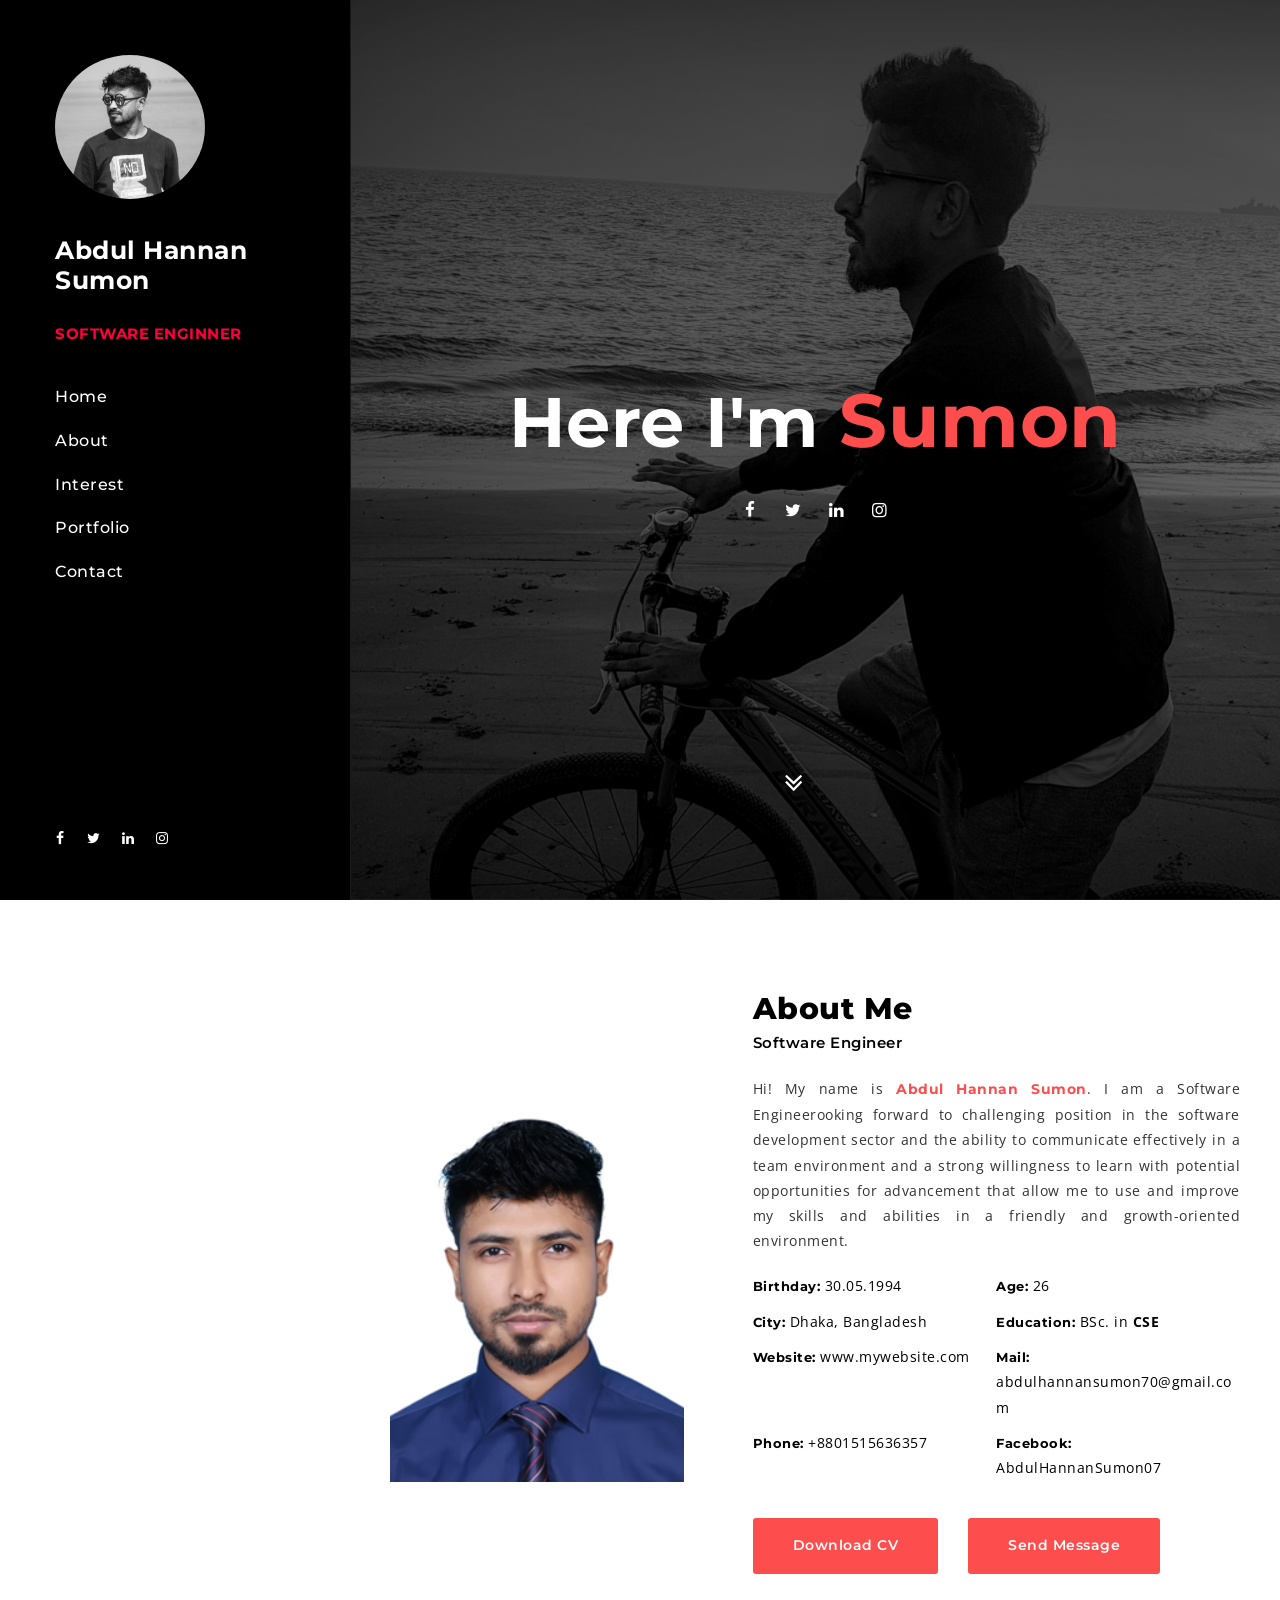
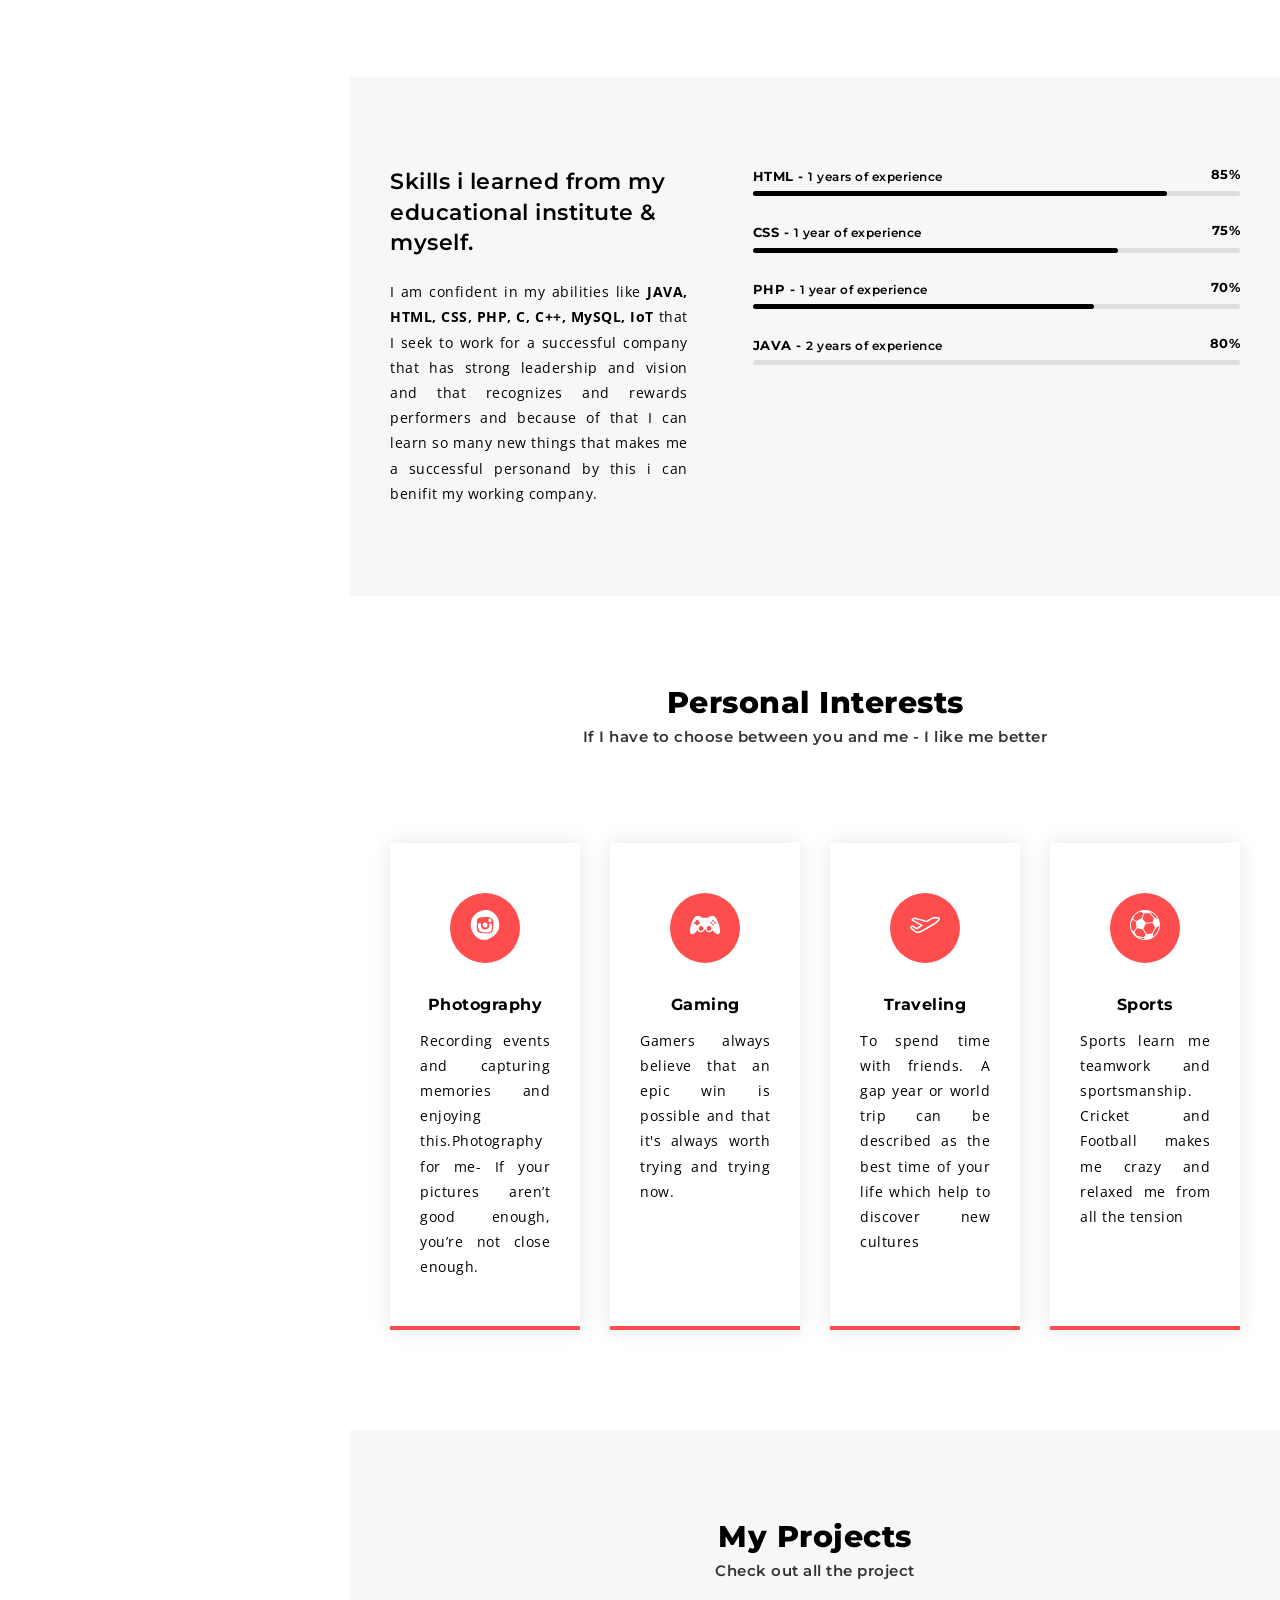
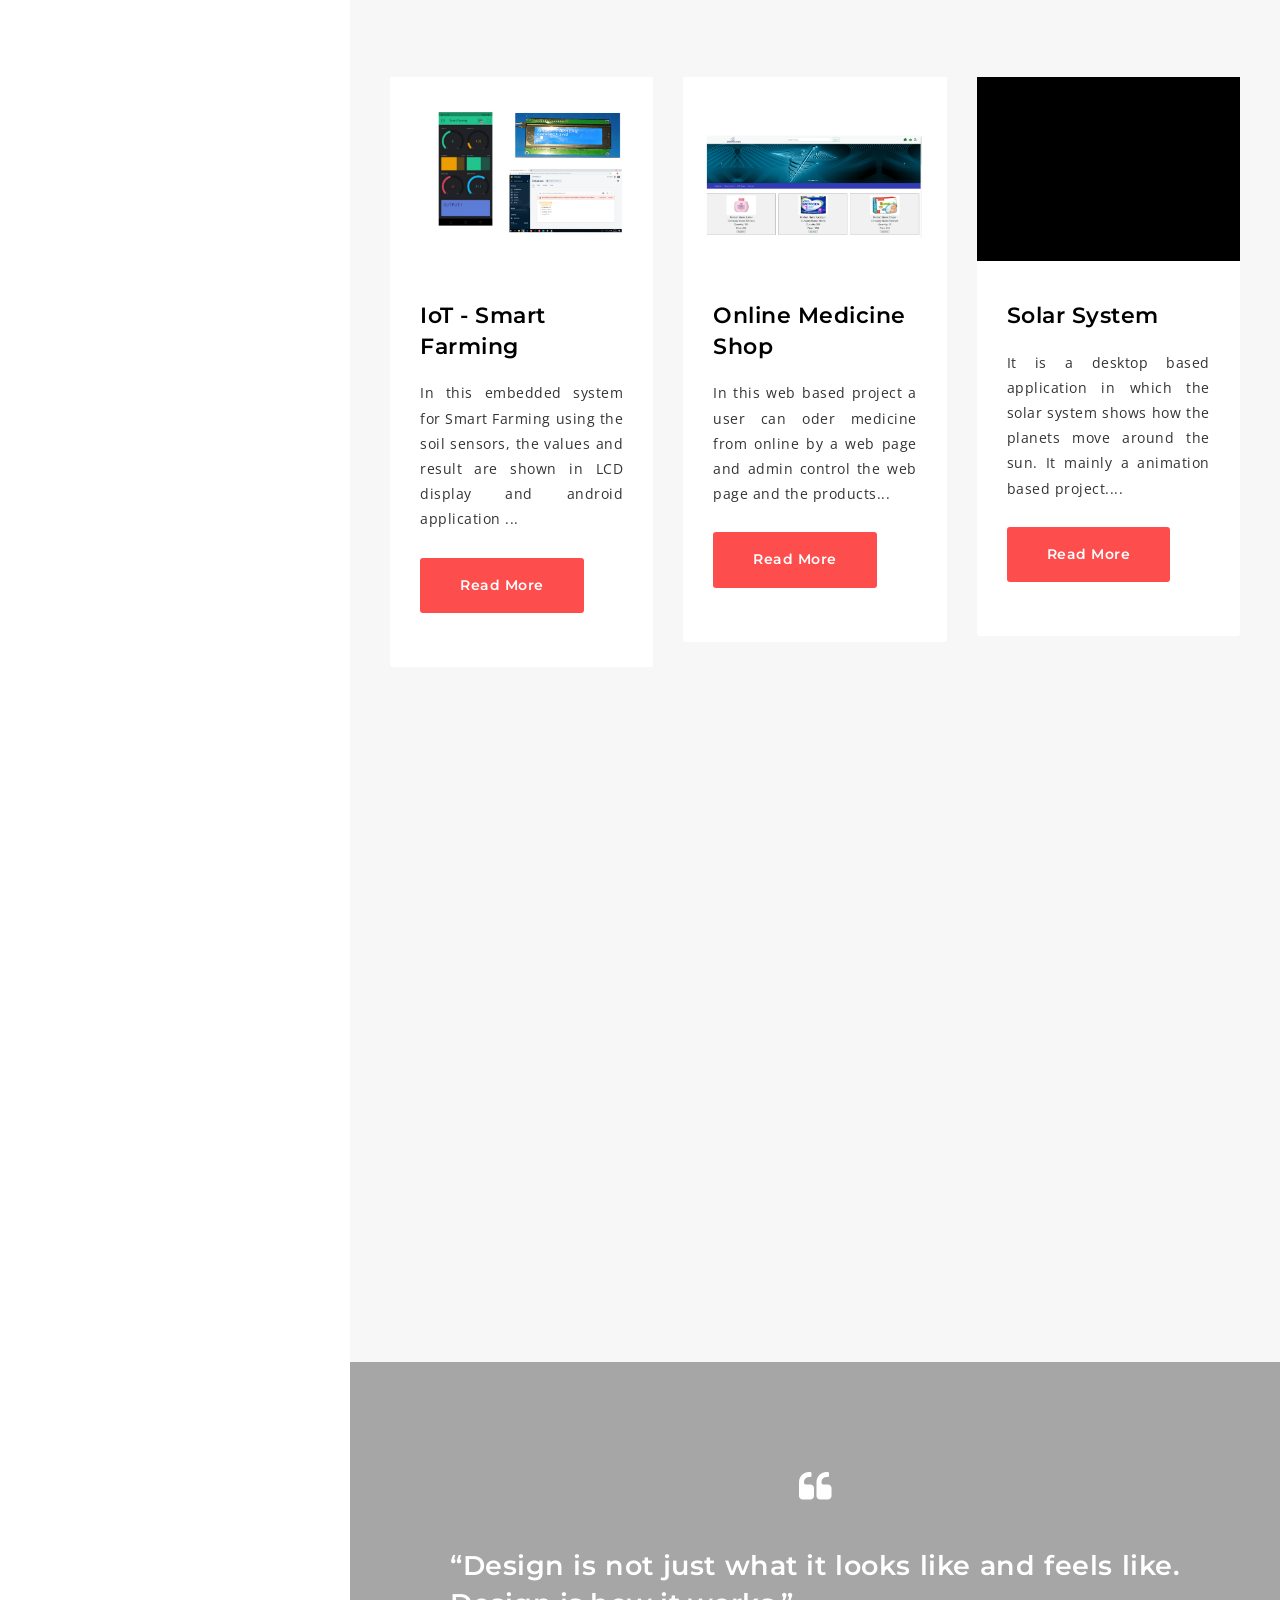
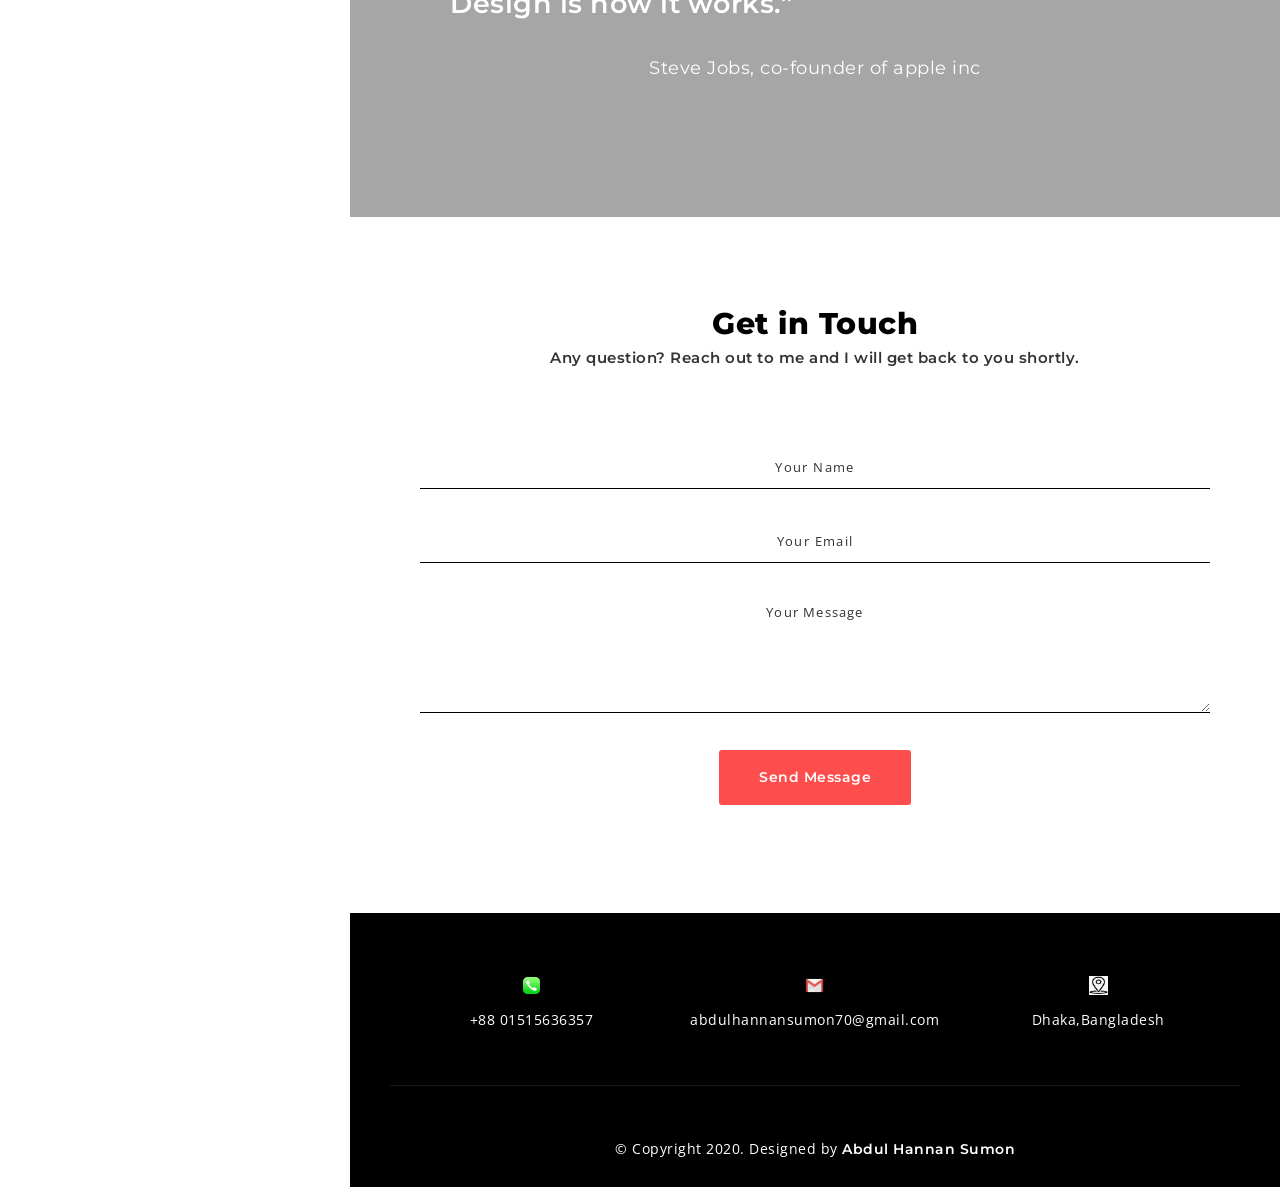
==== index.html @ 2ef938b0 "Rename Sumon.html to index.html" ====
<!DOCTYPE html>
<!--[if lt IE 7 ]><html class="ie ie6" lang="en"> <![endif]-->
<!--[if IE 7 ]><html class="ie ie7" lang="en"> <![endif]-->
<!--[if IE 8 ]><html class="ie ie8" lang="en"> <![endif]-->
<!--[if (gte IE 9)|!(IE)]><!--><html lang="en"> <!--<![endif]-->


<!-- Mirrored from frenify.com/envato/marketify/html/beny/1/index.html by HTTrack Website Copier/3.x [XR&CO'2014], Wed, 16 Oct 2019 17:23:58 GMT -->
<head>

<meta http-equiv="Content-Type" content="text/html; charset=utf-8" />

<meta name="description" content="Name of your web site">
<meta name="author" content="Marketify">

<meta name="viewport" content="width=device-width, initial-scale=1, maximum-scale=1">

<title>Abdul Hannan Sumon</title>
<link rel="shortcut icon" type="image/png" href="icon/icon.jpg"

<!-- STYLES -->


<link href="https://fonts.googleapis.com/css?family=Montserrat:400,400i,500,500i,600,600i,700,700i,800,800i,900,900i" rel="stylesheet">
<link href="https://fonts.googleapis.com/css?family=Open+Sans:400,400i,600,600i,700,700i,800,800i" rel="stylesheet">
<link rel="stylesheet" type="text/css" href="css/plugins.css" />
<link rel="stylesheet" type="text/css" href="css/style.css" />
<!--[if lt IE 9]> <script type="text/javascript" src="js/modernizr.custom.js"></script> <![endif]-->
<!-- /STYLES -->

</head>

<body>

<!-- WRAPPER ALL -->
<div class="beny_tm_wrapper_all">
	
	<!-- PRELOADER -->
	<div class="beny_tm_preloader">
		<div class="spinner_wrap">
			<div class="spinner"></div>
		</div>
	</div>
	<!-- /PRELOADER -->

	<div id="beny_tm_popup_blog">
		<div class="container">
			<div class="inner_popup scrollable"></div>
		</div>
		<span class="close"><a href="#"></a></span>
	</div>
	
    <!-- CONTENT -->
	<div class="beny_tm_content">
		<div class="beny_tm_leftpart_wrap">
			<div class="leftpart_inner">
				<div class="author_image_wrap">
					<img src="img/about/S1.jpg" alt="" />
				</div>
				<div class="author_name">
					<h3>Abdul Hannan Sumon</h3>
				</div>
				<div class="author_job">
					<h3>Software Enginner</h3>
				</div>
				<div class="menu_list_wrap">
					<ul class="anchor_nav">
						<li><a href="#home"> Home</a></li>
						<li><a href="#about"> About</a></li>
						<li><a href="#services">Interest</a></li>
						<li><a href="#portfolio"> Portfolio</a></li>
						
						<li><a href="#contact"> Contact</a></li>
					</ul>
				</div>
				<div class="leftpart_bottom">
					<div class="social_wrap">
						<ul>
							<li><a href="https://www.facebook.com/AbdulHannanSumon07" target="_blank"><i class="xcon-facebook"></i></a></li>
							<li><a href="https://twitter.com/ah_sumon70" target="_blank"><i class="xcon-twitter"></i></a></li>
							<li><a href="https://www.linkedin.com/in/abdul-hannan-sumon-80a46a152/" target="_blank"><i class="xcon-linkedin"></i></a></li>
							<li><a href="https://www.instagram.com/ahsumon07/" target="_blank"><i class="xcon-instagram"></i></a></li>
							
						</ul>
					</div>
				</div>
			</div>
		</div>
		
		<div class="beny_tm_rightpart">
			
			<!-- HERO -->
			<div class="beny_tm_section" id="home">
				<div class="beny_tm_hero_header">
					<div class="beny_tm_universal_box_wrap">
						<div class="bg_wrap">
							<div class="overlay_image hero jarallax" data-speed="0"></div>
							<div class="overlay_video"></div>
							<div class="overlay_color hero"></div>
						</div>
						<div class="content hero">
							<div class="container hero">
								<div class="beny_tm_hero_title">
								
									<div class="name">Here I'm <span>Sumon</span></div>
									<div class="beny_tm_hero_share">
										<ul>
											<li><a href="https://www.facebook.com/AbdulHannanSumon07" target="_blank"><i class="xcon-facebook"></i></a></li>
											<li><a href="https://twitter.com/ah_sumon70" target="_blank"><i class="xcon-twitter"></i></a></li>
											<li><a href="https://www.linkedin.com/in/abdul-hannan-sumon-80a46a152/" target="_blank"><i class="xcon-linkedin"></i></a></li>
											<li><a href="https://www.instagram.com/ahsumon07/" target="_blank"><i class="xcon-instagram"></i></a></li>
											
										</ul>
									</div>
								</div>
								<div class="beny_tm_arrow_wrap bounce anchor">
									<a href="#about"><i class="xcon-angle-double-down"></i></a>
								</div>
							</div>
						</div>
					</div>
				</div>
			</div>
			<!-- /HERO -->

			<!-- ABOUT -->
			<div class="beny_tm_section" id="about">
				<div class="container">
					<div class="beny_tm_about_wrap">
						<div class="author_wrap">
							<div class="leftbox">
								<div class="image_wrap">
									<img src="img/about/sam.PNG" alt="" />
								</div>
							</div>
							<div class="rightbox">
								<div class="beny_tm_main_title_holder about">
									<h3>About Me</h3>
								</div>
								<div class="subtitle"><p>Software Engineer </p></div>
								<div class="definition">
									<p>Hi! My name is <strong>Abdul Hannan Sumon</strong>. I am a Software Engineerooking forward to challenging position in the software development sector and the ability to communicate effectively in a team environment and a strong willingness to learn with potential opportunities for advancement that allow me to use and improve my skills and abilities in a friendly and growth-oriented environment.</p>
								</div>
								<div class="about_short_contact_wrap">
									<ul>
										<li>
											<span><label>Birthday:</label> 30.05.1994</span>
										</li>
										<li>
											<span><label>Age:</label> 26</span>
										</li>
										<li>
											<span><label>City:</label> Dhaka, Bangladesh</span>
										</li>
										<li>
											<span><label>Education:</label> BSc. in <b>CSE</b> </span>
										</li>
										<li>
											<span><label>Website:</label> www.mywebsite.com</span>
										</li>
										<li>
											<span><label>Mail:</label> abdulhannansumon70&#64;gmail.com</span>
										</li>
										<li>
											<span><label>Phone:</label> +8801515636357</span>
										</li>
										<li>
											<span><label>Facebook:</label> AbdulHannanSumon07</span>
										</li>
									</ul>
								</div>
								<div class="buttons_wrap">
									<ul>
										<li>
											<a class="download" href="https://drive.google.com/file/d/1spHZuIdvNxN41BbRnK-zuH6tIcWQ8u_D/view?usp=sharing" target= "_blank"><span>Download CV</span></a>
										</li>
										<li class="anchor">
											<a href="#contact"><span>Send Message</span></a>
										</li>
									</ul>
								</div>
							</div>
						</div>
					</div>
				</div>
			</div>
			<!-- /ABOUT -->

			<!-- SKILLS -->
			<div class="beny_tm_section">
				<div class="beny_tm_skills_wrap">
					<div class="container">
						<div class="inner_wrap">
							<div class="leftbox">
								<h3>Skills i learned from my educational institute & myself.</h3>
								
								<p>I am confident in my abilities like <b>JAVA,</b> <b> HTML,</b> <b> CSS,</b> <b> PHP,</b><b> C,</b> <b> C++,</b> <b> MySQL,</b><b> IoT</b>    that I seek to work for a successful company that has strong leadership and vision and that recognizes and rewards performers and because of that I can learn so many new things that makes me a successful personand by this i can benifit my working company.</p>
							</div>
							<div class="rightbox">
								<div class="progress_bar_wrap_total">
									<div class="beny_tm_progress_wrap" data-size="small" data-round="c" data-strip="off">
										<div class="beny_tm_progress" data-value="85" data-color="#000">
											<span><span class="label">HTML - <span class="experience">1 years of experience</span></span><span class="number">85%</span></span>
											<div class="beny_tm_bar_bg"><div class="beny_tm_bar_wrap"><div class="beny_tm_bar"></div></div></div>
										</div>
										<div class="beny_tm_progress" data-value="75" data-color="#000">
											<span><span class="label">CSS - <span class="experience">1 year of experience</span></span><span class="number">75%</span></span>
											<div class="beny_tm_bar_bg"><div class="beny_tm_bar_wrap"><div class="beny_tm_bar"></div></div></div>
										</div>
										<div class="beny_tm_progress" data-value="70" data-color="#000">
											<span><span class="label">PHP - <span class="experience">1 year of experience</span></span><span class="number">70%</span></span>
											<div class="beny_tm_bar_bg"><div class="beny_tm_bar_wrap"><div class="beny_tm_bar"></div></div></div>
										</div>
										<div class="beny_tm_progress" data-value="80" data-color="#000">
											<span><span class="label">JAVA - <span class="experience">2 years of experience</span></span><span class="number">80%</span></span>
											<div class="beny_tm_bar_bg"><div class="beny_tm_bar_wrap"><div class="beny_tm_bar"></div></div></div>
										</div>
									</div>
								</div>
							</div>
						</div>
					</div>
				</div>
			</div>
			<!-- /SKILLS -->

			<!-- SERVICES -->
			<div class="beny_tm_section" id="services">
				<div class="beny_tm_service_wrapper_all" data-bg="white" data-style="first" data-animation="bottom">
					<div class="beny_tm_first_style">
						<div class="beny_tm_main_title_holder">
							<h3>Personal Interests</h3>
							<span>If I have to choose between you and me - I like me better</span>
						</div>
						<div class="container">
							<div class="beny_tm_services_wrap">
								<ul class="beny_tm_miniboxes">
									<li class="wow fadeInUp beny_tm_minibox" data-wow-duration="1.2s" data-wow-delay="0.2s">
										<div class="inner">
											<div class="detail_wrap">
												<div class="image">
													<img class="svg" src="img/svg/photography.svg" alt="" >
												</div>
												<span>Photography</span>

                                                <p>Recording events and capturing memories and enjoying this.Photography for me- If your pictures aren’t good enough, you’re not close enough.</p>
											</div>
											<div class="overlay_color"></div>
										</div>
									</li>
									<li class="wow fadeInUp beny_tm_minibox" data-wow-duration="1.2s" data-wow-delay="0.4s">
										<div class="inner">
											<div class="detail_wrap">
												<div class="image">
													<img class="svg" src="img/svg/games.svg" alt="" >
												</div>
												<span>Gaming</span>
												<p>Gamers always believe that an epic win is possible and that it's always worth trying and trying now.</p>
											</div>
											<div class="overlay_color"></div>
										</div>
									</li>
									<li class="wow fadeInUp beny_tm_minibox" data-wow-duration="1.2s" data-wow-delay="0.6s">
										<div class="inner">
											<div class="detail_wrap">
												<div class="image">
													<img class="svg" src="img/svg/travel1.svg" alt="" >
												</div>
												<span>Traveling</span>
												<p>To spend time with friends. A gap year or world trip can be described as the best time of your life which help to discover new cultures</p>
											</div>
											<div class="overlay_color"></div>
										</div>
									</li>
									<li class="wow fadeInUp beny_tm_minibox" data-wow-duration="1.2s" data-wow-delay="0.8s">
										<div class="inner">
											<div class="detail_wrap">
												<div class="image">
													<img class="svg" src="img/svg/sports3.svg" alt="" >
												</div>
												<span>Sports</span>
												<p>Sports learn me  teamwork and sportsmanship.<br>
												Cricket and Football makes me crazy and relaxed me from all the tension<br>
												
												</p>
											</div>
											<div class="overlay_color"></div>
										</div>
									</li>
								</ul>
							</div>
							
						</div>
					</div>

					
				

				</div>
			</div>
			<!-- /SERVICES -->
			
			
			
			
		<!-- PORTFOLIO -->
		
			<div class="beny_tm_section" id="portfolio">
				<div class="beny_tm_news_wrap">
					<div class="container">
						<div class="beny_tm_main_title_holder news">
							<h3>My Projects</h3>
							<span>Check out all the project</span>
						</div>
						<div class="beny_tm_list_wrap blog_list" data-column="3" data-space="30">
							<ul class="total">
								<li class="wow fadeInUp" data-wow-duration="1.2s">
									<div class="inner_list">
										<div class="image_wrap">
											<img class="small" src="img/blog/500x350.jpg" alt="" />
											<img class="big" src="img/blog/1170x450.jpg" alt="" />
											<div class="news_image" data-url="img/blog/s3.jpg"></div>
											<a class="link_news" href="index.html"></a>
										</div>
										<div class="definitions_wrap">
											
											<div class="title_holder">
												<h3><a href="index.html">IoT - Smart Farming</a></h3>
											</div>
											
											
											<div class="definition">
												<p>In this embedded system for Smart Farming using the soil sensors, the values and result are shown in LCD display and  android application ...</p>
											</div>
											<div class="full_def">
												<p>In this project we use programming language <b>C++ , Aurdino </b><br>
												In this embedded system for automatic Smart Farming using the soil sensors. The concept of Smart Agriculture is becoming a reality as it evolves from conceptual models for the development of crop at different stages. Previously the agriculture is the cultivation of the plants which is used to sustain and enhance human life. Now a days the Smart Agriculture has come into the picture globally. Agriculture is the main occupation in Bangladesh and it plays a vital role in our country. Fertilizers are the most vital factors for the crop production. The measurement of soil nutrients is greatly required for better plant growth. Because using too much of fertilizers may lead to the inferior quality of the crop production. Determining the amount of nutrients in the soil is the key function. PH value is also one of the most important and informative soil parameter to detect the soil fertility and it is measured to identify the soil fertility. In the proposed system, it determines the crops which are suitable for the particular soil type. It will analyze moisture content, temperature and humidity in soil at real time and it will also suggest the crops based on determined PH of soil. This system is proposed to help the farmers to increase the production and the suggestions are shown in LCD display and in an android application..</p>
											</div>
											<div class="beny_tm_popup_share_wrap">
												<ul>
												    <li> <a href="https://github.com/ahsumon7" target="_blank">Github</a></li>
													<li><a href="">Project Link </a></li>
													<li><a href="https://drive.google.com/file/d/1Bg-BfHUOzrpE5D7ZJmcStPmgd_0RjhjV/view?usp=sharing" target="_blank">Project report </a></li>
													<li><a href="https://sites.google.com/view/iotsmartproject/home?fbclid=IwAR1Dq21QFZB29vZAniQ8Ho5iRs2MaXGqaXkn0uSt2peGmgxEEhqmHIHUzlw" target="_blank">Project Site </a></li>
													<li><a href="https://www.youtube.com/watch?v=4NyppbdKwcs&feature=youtu.be&fbclid=IwAR0ZgtOfKpU1VkijrzZBAOx6AADp7OEu9wvaqnUrRadIhFCajfmIk1dseBQ" target="_blank">Project demo video </a></li>
												</ul>
												
											</div>
											<div class="read_more">
												<a href="#"><span>Read More</span></a>
											</div>
										</div>
									</div>
								</li>
								<li class="wow fadeInUp" data-wow-duration="1.2s" data-wow-delay="0.2s">
									<div class="inner_list">
										<div class="image_wrap">
											<img class="small" src="img/blog/500x350.jpg" alt="" />
											<img class="big" src="img/blog/1170x450.jpg" alt="" />
											<div class="news_image" data-url="img/blog/m2.jpg"></div>
											<a class="link_news" href="index.html"></a>
										</div>
										<div class="definitions_wrap">
											
											<div class="title_holder">
												<h3><a href="index.html">Online Medicine Shop</a></h3>
											</div>
											<div class="definition">
												<p>In this web based project a user can oder medicine from online by a web page and admin control the web page and the products...</p> 
											</div>
											<div class="full_def">
												<p>An online pharmacy, internet pharmacy, or mail-order pharmacy is a pharmacy that operates over the internet and sends the orders to customers through mail or shipping companies. Online pharmacies might include: Pharmacy benefit manager – A large administrator of corporate prescription drug plans.<br>
												In this project we use  <b>HTML, CSS, MySQL,PHP,JavaScript, Bootstrap.</b><br>
												Here use only medical products.Such as baby products,medicines,beautyies products which user can get products by ordering.This is online medicine shop by which we can buy medicines.Here we use two user. One is admin and other is User.
												User only pick product which they need and ordered and they confirm order. He also can also send message in admin pannel.Here also admin registration panel.New admin user can registration by a admin
												
												The admin can add products what he need and also update product price and quantities.Admin also can delete product which he don't need.Admin recive product order and clearness for send.
												
												</p>
											</div>
											<div class="beny_tm_popup_share_wrap">
												<ul>
													<li> <a href="https://github.com/ahsumon7" target="_blank">Github</a></li>
													<li><a href="https://github.com/ahsumon7/Online-Medicine-Shop-" target="_blank">Project Link </a></li>
												
												</ul>
											</div>
											<div class="read_more">
												<a href="#"><span>Read More</span></a>
											</div>
										</div>
									</div>
								</li>
								
								
								
								
								<li class="wow fadeInUp" data-wow-duration="1.2s" data-wow-delay="0.2s">
									<div class="inner_list">
										<div class="image_wrap">
											<img class="small" src="img/blog/500x350.jpg" alt="" />
											<img class="big" src="img/blog/1170x450.jpg" alt="" />
											<div class="news_image" data-url="img/blog/solar1.png"></div>
											<a class="link_news" href="index.html"></a>
										</div>
										<div class="definitions_wrap">
											
											<div class="title_holder">
												<h3><a href="index.html">Solar System</a></h3>
											</div>
											<div class="definition">
												<p>It is a desktop based application in which the solar system shows how the planets move around the sun. It mainly a animation based project....</p>
											</div>
											<div class="full_def">
												<p>
												
												Skill Used:<b> C++ (OpenGL)</b> <br> <br>
												The Solar System is the gravitationally bound system of the Sun and the objects that orbit it, either directly or indirectly. Of the objects that orbit the Sun directly, the largest are the eight planets, with the remainder being smaller objects, the dwarf planets and small Solar System bodies.<br>
												It's a animation project where all planets are roatating along the sun with individual velosity.
												
												
												</p>
											</div>
											<div class="beny_tm_popup_share_wrap">
												<ul>
													<li><a href="https://github.com/ahsumon7" target="_blank">Github</a></li>
                                                    <li><a href="https://github.com/ahsumon7/Solar-System-" target="_blank">Project link </a></li>
													
											</div>
											<div class="read_more">
												<a href="#"><span>Read More</span></a>
											</div>
										</div>
									</div>
									
									
									
								</li>
								
                            </ul>
                        </div>
								
								
								
								<div class="beny_tm_list_wrap blog_list" data-column="3" data-space="30">
							<ul class="total">
								<li class="wow fadeInUp" data-wow-duration="1.2s" data-wow-delay="0.2s">
									<div class="inner_list">
										<div class="image_wrap">
											<img class="small" src="img/blog/500x350.jpg" alt="" />
											<img class="big" src="img/blog/1170x450.jpg" alt="" />
											<div class="news_image" data-url="img/blog/uno2.jpg"></div>
											<a class="link_news" href="index.html"></a>
										</div>
										<div class="definitions_wrap">
											
											<div class="title_holder">
												<h3><a href="index.html">IoT - Smoke Detector</a></h3>
											</div>
											<div class="definition">
												<p>IoT based Smoke Detector is a device which can detect smoke by sensors and giving the alarm for the fire in a real time ....</p>
											</div>
											<div class="full_def">
												<p>
												In this project we use programming language <b> C++ , Aurdino</b> <br>
												A smoke detector is a device that senses smoke, typically as an indicator of fire. Commercial security devices issue a signal to a fire alarm control panel as part of a fire alarm system, while household smoke detectors, also known as smoke alarms, generally issue a local audible or visual alarm from the detector itself or from a number of detectors if there are multiple smoke detectors interlinked.<br>
								
											
												 Smoke/gas detector contains many usefulness.It can help us in the above sectors. In today's world firing incident is a common phenomenon. Most of the time people are widely injured by these occurance. One of the most effective way to save ourselves is to have a smoke detector alarm in our houses as well as where we spend a lot of time during working hours. When we are asleep, busy or in a different part of the house, our work place or our school and university from where the fire is it can warn us of a fire through a buzzer tone. A smoke detector alarm provide life-saving warnings to allow all of us to get out of the incident before we are trapped by fire or smoke. So we can say that we all should have at least one smoke detector alarm in our important places to avoid an instances.

												
												</p>
											</div>
											<div class="beny_tm_popup_share_wrap">
												<ul>
													<li><a href="https://github.com/ahsumon7" target="_blank">Github</a></li>
                                                    <li><a href="https://github.com/ahsumon7/Smoke-Detector" target="_blank">Project Link </a></li>
													<li><a href="https://drive.google.com/file/d/1H-ybhUs8DQz7bShLKFTwuI7_7Jre2vej/view?usp=sharing" target="_blank">Project Report</a></li>
											</div>
											<div class="read_more">
												<a href="#"><span>Read More</span></a>
											</div>
										</div>
									</div>
								</li>
								
								<li class="wow fadeInUp" data-wow-duration="1.2s" data-wow-delay="0.2s">
									<div class="inner_list">
										<div class="image_wrap">
											<img class="small" src="img/blog/500x350.jpg" alt="" />
											<img class="big" src="img/blog/1170x450.jpg" alt="" />
											<div class="news_image" data-url="img/blog/w1.png"></div>
											<a class="link_news" href="index.html"></a>
										</div>
										<div class="definitions_wrap">
											
											<div class="title_holder">
												<h3><a href="index.html">My Personal Website </a></h3>
											</div>
											<div class="definition">
												<p>Spring cleaning is not just about washing windows and clearing away cobwebs. Your design career also needs a thorough ...</p>
											</div>
											<div class="full_def">
												<p>Whether you are a freelancer or an in-house designer, or at a studio or agency, you will probably have to rebrand at the and Whether you are a freelancer or an in-house designer, or at a studio or agency, you will probably have to rebrand at the and Whether yo are a freelancer or an in-house designer, or at a studio or agency, you'll probably have to rebrand at the andWhether you are a freelancer or an in-house designer, or at a studio or agency, you will probably have to rebrand at the andWhether yo are a freelancer or an in-house designer, or at a studio or agency, you will probably have to rebrand at the and.Whether you are a freelancer or an in-house designer, or at a studio or agency, you will probably have to rebrand at the and Whether you are a freelancer or an in-house designer, or at a studio or agency, you will probably have to rebrand at the andWhether youa are a freelancer or an in-house designer, or at a studio or agency.</p>
											</div>
											<div class="beny_tm_popup_share_wrap">
												<ul>
														<li><a href="https://github.com/ahsumon7" target="_blank">Github</a></li>
                                                    <li><a href="https://github.com/ahsumon7/Solar-System-" target="_blank">Project link </a></li>
												</ul>
											</div>
											<div class="read_more">
												<a href="#"><span>Read More</span></a>
											</div>
										</div>
									</div>
								</li>
								
								<li class="wow fadeInUp" data-wow-duration="1.2s" data-wow-delay="0.2s">
									<div class="inner_list">
										<div class="image_wrap">
											<img class="small" src="img/blog/500x350.jpg" alt="" />
											<img class="big" src="img/blog/1170x450.jpg" alt="" />
											<div class="news_image" data-url="img/blog/2.jpg"></div>
											<a class="link_news" href="index.html"></a>
										</div>
										<div class="definitions_wrap">
											
											<div class="title_holder">
												<h3><a href="index.html">Currency Coverter</a></h3>
											</div>
											<div class="definition">
												<p>Spring cleaning is not just about washing windows and clearing away cobwebs. Your design career also needs a thorough ...</p>
											</div>
											<div class="full_def">
												<p>Whether you are a freelancer or an in-house designer, or at a studio or agency, you will probably have to rebrand at the and Whether you are a freelancer or an in-house designer, or at a studio or agency, you will probably have to rebrand at the and Whether yo are a freelancer or an in-house designer, or at a studio or agency, you'll probably have to rebrand at the andWhether you are a freelancer or an in-house designer, or at a studio or agency, you will probably have to rebrand at the andWhether yo are a freelancer or an in-house designer, or at a studio or agency, you will probably have to rebrand at the and.Whether you are a freelancer or an in-house designer, or at a studio or agency, you will probably have to rebrand at the and Whether you are a freelancer or an in-house designer, or at a studio or agency, you will probably have to rebrand at the andWhether youa are a freelancer or an in-house designer, or at a studio or agency.</p>
											</div>
											<div class="beny_tm_popup_share_wrap">
												<ul>
													<li><a href="#">Facebook</a></li>
													<li><a href="#">Twitter</a></li>
													<li><a href="#">Linkedin</a></li>
													<li><a href="#">Behance</a></li>
												</ul>
											</div>
											<div class="read_more">
												<a href="#"><span>Read More</span></a>
											</div>
										</div>
									</div>
								</li>
								
								
							</ul>
						</div>
					</div>
                </div>
            </div>

			
			<!-- /PORTFOLIO -->

			<!-- TESTIMONIALS -->
			<div class="beny_tm_section" id="testimonials">
				<div class="beny_tm_testimonials_wrapper_all">
					<div class="beny_tm_universal_box_wrap">
						<div class="bg_wrap">
							<div class="overlay_image testimonial jarallax" data-speed="0"></div>
							<div class="overlay_color testimonial"></div>
						</div>
						<div class="content testimonial">
							<div class="beny_tm_testimonial_wrap">
								<div class="container">
									<div class="carousel_wrap">
										<ul class="owl-carousel">
											<li class="item">
												<div class="inner">
													<div class="quotebox_wrap">
														<i class="xcon-quote-left"></i>
													</div>
													<div class="definitions_wrap">
														<p>“Design is not just what it looks like and feels like. Design is how it works.”</p>
													</div>
													<div class="name_holder">
														<p> Steve Jobs, co-founder of apple inc</p>
													</div>
												</div>
											</li>
											<li class="item">
												<div class="inner">
													<div class="quotebox_wrap">
														<i class="xcon-quote-left"></i>
													</div>
													<div class="definitions_wrap">
														<p>“Technology is just a tool. In terms of getting the kids working together and motivating them, the teacher is the most important.”</p>
													</div>
													<div class="name_holder">
														<p>Bill Gates, co-founder of Microsoft Corporation</p>
													</div>
												</div>
											</li>
											<li class="item">
												<div class="inner">
													<div class="quotebox_wrap">
														<i class="xcon-quote-left"></i>
													</div>
													<div class="definitions_wrap">
														<p>“If you're changing the world, you're working on important things. You're excited to get up in the morning.”</p>
													</div>
													<div class="name_holder">
														<p>Larry Page, co-founder of google.</p>
													</div>
												</div>
											</li>
										</ul>
									</div>
								</div>
							</div>
						</div>
					</div>
				</div>
			</div>
			<!-- /TESTIMONIALS -->

			<!-- NEWS -->
			
			
			
			<!-- /NEWS -->

			<!-- CONTACT -->
			
			
		
			
			
			<div class="beny_tm_section" id="contact">
				<div class="beny_tm_contact_wrap_all">
					<div class="beny_tm_main_title_holder contact">
						<h3>Get in Touch</h3>
						<span>Any question? Reach out to me and I will get back to you shortly.</span>
					</div>
					<div class="beny_tm_contact_wrap">
						<div class="main_input_wrap">
							<form action="sam.php" method="post" class="contact_form" id="contact_form">
								<div class="returnmessage" data-success="Your message has been received, We will contact you soon."></div>
								<div class="empty_notice"><span>Please Fill Required Fields</span></div>
								<div class="wrap wow fadeIn" data-wow-duration="1.2s" data-wow-delay="0.2s">
									<input id="name" type="text" placeholder="Your Name">
								</div>
								<div class="wrap wow fadeIn" data-wow-duration="1.2s" data-wow-delay="0.4s">
									<input id="email" type="text" placeholder="Your Email">
								</div>
								<div class="wrap wow fadeIn" data-wow-duration="1.2s" data-wow-delay="0.6s">
									<textarea id="message" placeholder="Your Message"></textarea>
								</div>
								<div class="beny_tm_button wow fadeIn" data-wow-duration="1.2s" data-wow-delay="0.8s">
									<a id="send_message" href="#"><span>Send Message</span></a>
								</div>
							</form>
						</div>
					</div>
				</div>
			</div>
			<!-- /CONTACT -->

			<!-- FOOTER -->
			<div class="beny_tm_footer_total_wrap">
				<div class="beny_tm_address_holder_wrap">
					<div class="container">
						<div class="inner_wrap">
						
						
						
							<ul>
								<li class="wow fadeIn" data-wow-duration="1.2s" data-wow-delay="0.4s">
									
									
									<div class="image_holder">
										<img class="svg" src="img/fotter/phone1.png" alt="" />
									</div>
									<p>+88 01515636357</p>
								</li>
								<li class="wow fadeIn" data-wow-duration="1.2s" data-wow-delay="0.6s">
									<div class="image_holder">
										<img class="svg" src="img/fotter/gmail.png" alt="" />
									</div>
									<p><a href="#">abdulhannansumon70@gmail.com</a></p>
								</li>
								<li class="wow fadeIn" data-wow-duration="1.2s" data-wow-delay="0.8s">
									<div class="image_holder">
										<img class="svg" src="img/fotter/loc3.png" alt="" />
									</div>
									<p>Dhaka,Bangladesh</p>
								</li>
							</ul>
						</div>
					</div>
				</div>
				<div class="beny_tm_footer_wrap">
					<p class="wow fadeIn"  data-wow-duration="1.2s">&copy; Copyright 2020. Designed by <a href="https://themeforest.net/user/marketify">Abdul Hannan Sumon</a></p>
				</div>
			</div>
			<!-- /FOOTER -->
		</div>
	</div>
	<!-- /CONTENT -->
 	
 	 <a class="beny_tm_totop" href="#"><i class="xcon-angle-up"></i></a> 
 	 
</div>
<!-- / WRAPPER ALL -->
	
<!-- SCRIPTS -->
<script src="js/jquery.js"></script>
<!--[if lt IE 10]> <script type="text/javascript" src="js/ie8.js"></script> <![endif]-->	
<script src="js/plugins.js"></script>
<script src="js/init.js"></script>
<!-- /SCRIPTS -->

</body>

<!-- Mirrored from frenify.com/envato/marketify/html/beny/1/index.html by HTTrack Website Copier/3.x [XR&CO'2014], Wed, 16 Oct 2019 17:24:38 GMT -->
</html>
---- css/plugins.css ----
/*
This file is made by Marketify (2018)
This css file includes all base styles and template's main color (in this tempalte main color is pink(#f00a77)). 
Template's main color styles located at the bottom of this file.

01) BASE
02) FORM ELEMENTS
03) FONTELLO
04) SKELETON OR GRID
05) PERFECT SCROLLBAR
06) MAGNIFIC POPUP
07) NAV ANCHOR
08) ANIMATION
09) OWL CAROUSEL

*/

/*------------------------------------------------------------------*/ 
/*	01) BASE
/*------------------------------------------------------------------*/
html,body,div,span,applet,object,iframe,h1,h2,h3,h4,h5,h6,p,blockquote,pre,a,abbr,acronym,address,big,cite,code,del,dfn,em,font,ins,kbd,q,s,samp,small,strike,strong,sub,sup,tt,var,b,u,i,center,dl,dt,dd,ol,ul,li,fieldset,form,label,legend,table,caption,tbody,tfoot,thead,tr,th,td
	{
	background: transparent;
	border: 0;
	margin: 0;
	padding: 0;
	vertical-align: baseline;
	outline: none;
}

article, aside, details, figcaption, figure, footer, header, hgroup, nav, section {
    display: block;
}

blockquote {
	quotes: none;
}

blockquote:before,blockquote:after {
	content: '';
	content: none;
}
ul, ol{
	margin:0px;	
}
ul li, ol li{
	margin-bottom:0px;
}
img{
	vertical-align:middle;
	max-width:100%;
}
iframe{
	max-width:100%;
}
del {
	text-decoration: line-through;
}
a, i{
	border:none;
}
a:hover{text-decoration:none;}

h1, h2, h3, h4, h5, h6{
	font-weight:600;
	line-height: 1.2;
}
h1 { font-size: 45px; }
h2 { font-size: 36px; }
h3 { font-size: 30px; }
h4 { font-size: 24px; }
h5 { font-size: 20px; }
h6 { font-size: 16px; }

table{
	width:100%;
	max-width:100%;
	text-align:left;
	border-collapse: collapse;
	border-spacing: 0px;
	margin-bottom:15px;
	color:#999;
	border:1px solid #eee;
}
table tr{
	border:1px solid #eee;
}
table th{
	vertical-align:top;
	color:#333;
	background:none;
	font-size:16px;
	font-weight:normal;
	padding:15px 10px;
	border:1px solid #eee;
}
table td{
	vertical-align:top;
	padding:10px;
	border:1px solid #eee;
}

code, pre {
	padding: 10px;
	padding-bottom: 0;
	border-left: 3px solid #6FBF71;
	border-bottom: 1px solid transparent;
	background: #f7f7f7;
	overflow-x:scroll;
}

pre{
	display: block;	
	word-break: break-all;
	word-wrap: break-word;
}
pre code { white-space: pre-wrap; }

.space10{width:100%; float:left; clear:both; margin-bottom:10px;}
.space20{width:100%; float:left; clear:both; margin-bottom:20px;}
.space30{width:100%; float:left; clear:both; margin-bottom:30px;}
.space40{width:100%; float:left; clear:both; margin-bottom:40px;}
.space50{width:100%; float:left; clear:both; margin-bottom:50px;}
.space60{width:100%; float:left; clear:both; margin-bottom:60px;}
.space70{width:100%; float:left; clear:both; margin-bottom:70px;}
.space80{width:100%; float:left; clear:both; margin-bottom:80px;}
.space90{width:100%; float:left; clear:both; margin-bottom:90px;}
.space100{width:100%; float:left; clear:both; margin-bottom:100px;}
.space200{width:100%; float:left; clear:both; margin-bottom:200px;}
.space300{width:100%; float:left; clear:both; margin-bottom:300px;}
.space400{width:100%; float:left; clear:both; margin-bottom:400px;}
.space500{width:100%; float:left; clear:both; margin-bottom:500px;}
.space1000{width:100%; float:left; clear:both; margin-bottom:1000px;}

/*------------------------------------------------------------------*/ 
/*	02) FORM ELEMENTS
/*------------------------------------------------------------------*/

textarea{
	border-radius:0;
	font-size:13px;
	color:#333;
	resize:vertical;
	font-family:"Open Sans";
	letter-spacing: 1.2px !important;
	
	-webkit-box-sizing: border-box; /* Safari/Chrome, other WebKit */
	-moz-box-sizing: border-box;    /* Firefox, other Gecko */
	-ms-box-sizing: border-box;     /* IE 10 + */
	box-sizing: border-box;         /* Opera/IE 8+ */
	
	line-height:1.4;
	padding:10px!important;
	width:100%;
	border:1px solid #eee;
	
	-webkit-transition: all .3s ease;
	   -moz-transition: all .3s ease;
	    -ms-transition: all .3s ease;
	     -o-transition: all .3s ease;
	        transition: all .3s ease;
}
input[type="text"],
input[type="password"],
input[type="datetime"],
input[type="datetime-local"],
input[type="date"],
input[type="month"],
input[type="time"],
input[type="week"],
input[type="number"],
input[type="email"],
input[type="url"],
input[type="search"],
input[type="tel"],
input[type="color"],
.uneditable-input {
	border-radius:0;
	font-size:13px;
	min-width:auto;
	color:#333;
	letter-spacing:1.4px;
	
	-webkit-box-sizing: border-box; /* Safari/Chrome, other WebKit */
	-moz-box-sizing: border-box;    /* Firefox, other Gecko */
	-ms-box-sizing: border-box;     /* IE 10 + */
	box-sizing: border-box;         /* Opera/IE 8+ */
	
	font-family:"Open Sans";
	
	line-height:1.6;
	padding:10px!important;
	height:44px;
	vertical-align:middle;
	border:1px solid #eee;
	
	-webkit-transition: all .3s ease;
	   -moz-transition: all .3s ease;
	    -ms-transition: all .3s ease;
	     -o-transition: all .3s ease;
	        transition: all .3s ease;
}

textarea:focus,
input[type="text"]:focus,
input[type="password"]:focus,
input[type="datetime"]:focus,
input[type="datetime-local"]:focus,
input[type="date"]:focus,
input[type="month"]:focus,
input[type="time"]:focus,
input[type="week"]:focus,
input[type="number"]:focus,
input[type="email"]:focus,
input[type="url"]:focus,
input[type="search"]:focus,
input[type="tel"]:focus,
input[type="color"]:focus,
.uneditable-input:focus {
	border-color:#ccc;
	background:#eee;
}

input[type="submit"]{
	padding: 13px 15px;
	height: 40px;
	line-height: 1;
	text-transform: uppercase;
	font-size: 13px;
	font-weight: 600;
	text-decoration: none;
	letter-spacing: 0.5px;
	border:none;
	cursor:pointer;
	color: #FFF;
	background:#777;
	
	-webkit-transition: all .3s ease;
	   -moz-transition: all .3s ease;
	    -ms-transition: all .3s ease;
	     -o-transition: all .3s ease;
	        transition: all .3s ease;
}
input[type="submit"]:hover{
	background:#444;
}
select{
	padding:8px;
	border:2px solid #eee;
}
input[type="button"]{
	cursor:pointer;
	-webkit-transition: all .3s ease;
	   -moz-transition: all .3s ease;
	    -ms-transition: all .3s ease;
	     -o-transition: all .3s ease;
	        transition: all .3s ease;
}

/*------------------------------------------------------------------*/ 
/*	03) FONTELLO
/*------------------------------------------------------------------*/

@font-face {
  font-family: 'xcon';
  src: url('font/xcon8158.eot?4965248');
  src: url('font/xcon8158.eot?4965248#iefix') format('embedded-opentype'),
       url('font/xcon8158.woff2?4965248') format('woff2'),
       url('font/xcon8158.woff?4965248') format('woff'),
       url('font/xcon8158.ttf?4965248') format('truetype'),
       url('font/xcon8158.svg?4965248#xcon') format('svg');
  font-weight: normal;
  font-style: normal;
}
/* Chrome hack: SVG is rendered more smooth in Windozze. 100% magic, uncomment if you need it. */
/* Note, that will break hinting! In other OS-es font will be not as sharp as it could be */
/*
@media screen and (-webkit-min-device-pixel-ratio:0) {
  @font-face {
    font-family: 'xcon';
    src: url('../font/xcon.svg?4965248#xcon') format('svg');
  }
}
*/
 
 [class^="xcon-"]:before, [class*=" xcon-"]:before {
  font-family: "xcon";
  font-style: normal;
  font-weight: normal;
  speak: none;
 
  display: inline-block;
  text-decoration: inherit;
  width: 1em;
  margin-right: .2em;
  text-align: center;
  /* opacity: .8; */
 
  /* For safety - reset parent styles, that can break glyph codes*/
  font-variant: normal;
  text-transform: none;
 
  /* fix buttons height, for twitter bootstrap */
  line-height: 1em;
 
  /* Animation center compensation - margins should be symmetric */
  /* remove if not needed */
  margin-left: .2em;
 
  /* you can be more comfortable with increased icons size */
  /* font-size: 120%; */
 
  /* Font smoothing. That was taken from TWBS */
  -webkit-font-smoothing: antialiased;
  -moz-osx-font-smoothing: grayscale;
 
  /* Uncomment for 3D effect */
  /* text-shadow: 1px 1px 1px rgba(127, 127, 127, 0.3); */
}
 
.xcon-phone:before { content: '\e800'; } /* '' */
.xcon-mail:before { content: '\e801'; } /* '' */
.xcon-globe:before { content: '\e802'; } /* '' */
.xcon-glass:before { content: '\e803'; } /* '' */
.xcon-music:before { content: '\e804'; } /* '' */
.xcon-search:before { content: '\e805'; } /* '' */
.xcon-star:before { content: '\e806'; } /* '' */
.xcon-star-empty:before { content: '\e807'; } /* '' */
.xcon-heart:before { content: '\e808'; } /* '' */
.xcon-cancel-circled:before { content: '\e809'; } /* '' */
.xcon-ok:before { content: '\e80a'; } /* '' */
.xcon-bookmark:before { content: '\e80b'; } /* '' */
.xcon-thumbs-up:before { content: '\e80c'; } /* '' */
.xcon-thumbs-down:before { content: '\e80d'; } /* '' */
.xcon-download:before { content: '\e80e'; } /* '' */
.xcon-upload:before { content: '\e80f'; } /* '' */
.xcon-lock-open:before { content: '\e810'; } /* '' */
.xcon-lock:before { content: '\e811'; } /* '' */
.xcon-bell:before { content: '\e812'; } /* '' */
.xcon-location:before { content: '\e813'; } /* '' */
.xcon-attention:before { content: '\e814'; } /* '' */
.xcon-cog:before { content: '\e815'; } /* '' */
.xcon-resize-full:before { content: '\e816'; } /* '' */
.xcon-resize-small:before { content: '\e817'; } /* '' */
.xcon-resize-horizontal:before { content: '\e818'; } /* '' */
.xcon-resize-vertical:before { content: '\e819'; } /* '' */
.xcon-basket:before { content: '\e81a'; } /* '' */
.xcon-calendar:before { content: '\e81b'; } /* '' */
.xcon-wrench:before { content: '\e81c'; } /* '' */
.xcon-folder:before { content: '\e81d'; } /* '' */
.xcon-folder-open:before { content: '\e81e'; } /* '' */
.xcon-volume-off:before { content: '\e81f'; } /* '' */
.xcon-volume-up:before { content: '\e820'; } /* '' */
.xcon-volume-down:before { content: '\e821'; } /* '' */
.xcon-clock:before { content: '\e822'; } /* '' */
.xcon-zoom-out:before { content: '\e823'; } /* '' */
.xcon-zoom-in:before { content: '\e824'; } /* '' */
.xcon-down-dir:before { content: '\e825'; } /* '' */
.xcon-up-dir:before { content: '\e826'; } /* '' */
.xcon-left-dir:before { content: '\e827'; } /* '' */
.xcon-right-dir:before { content: '\e828'; } /* '' */
.xcon-down-open:before { content: '\e829'; } /* '' */
.xcon-left-open:before { content: '\e82a'; } /* '' */

.xcon-right-open:before { content: '\e82b'; } /* '' */
.xcon-up-open:before { content: '\e82c'; } /* '' */
.xcon-down-big:before { content: '\e82d'; } /* '' */
.xcon-left-big:before { content: '\e82e'; } /* '' */
.xcon-right-big:before { content: '\e82f'; } /* '' */
.xcon-up-big:before { content: '\e830'; } /* '' */
.xcon-play:before { content: '\e831'; } /* '' */
.xcon-spin3:before { content: '\e832'; } /* '' */
.xcon-play-circled2:before { content: '\e833'; } /* '' */
.xcon-pause:before { content: '\e834'; } /* '' */
.xcon-to-end:before { content: '\e835'; } /* '' */
.xcon-to-end-alt:before { content: '\e836'; } /* '' */
.xcon-to-start:before { content: '\e837'; } /* '' */
.xcon-flash:before { content: '\e838'; } /* '' */
.xcon-to-start-alt:before { content: '\e839'; } /* '' */
.xcon-fast-fw:before { content: '\e83a'; } /* '' */
.xcon-fast-bw:before { content: '\e83b'; } /* '' */
.xcon-off:before { content: '\e83c'; } /* '' */
.xcon-check:before { content: '\e83d'; } /* '' */
.xcon-comment:before { content: '\e83e'; } /* '' */
.xcon-chat:before { content: '\e83f'; } /* '' */
.xcon-forward:before { content: '\e840'; } /* '' */
.xcon-eye:before { content: '\e841'; } /* '' */
.xcon-eye-off:before { content: '\e842'; } /* '' */
.xcon-star-half:before { content: '\e843'; } /* '' */
.xcon-heart-empty:before { content: '\e844'; } /* '' */
.xcon-camera:before { content: '\e845'; } /* '' */
.xcon-videocam:before { content: '\e846'; } /* '' */
.xcon-picture:before { content: '\e847'; } /* '' */
.xcon-camera-alt:before { content: '\e848'; } /* '' */
.xcon-video:before { content: '\e849'; } /* '' */
.xcon-home:before { content: '\e84a'; } /* '' */
.xcon-pencil:before { content: '\e84b'; } /* '' */
.xcon-trash-empty:before { content: '\e84c'; } /* '' */
.xcon-camera-1:before { content: '\e84d'; } /* '' */
.xcon-move:before { content: '\f047'; } /* '' */
.xcon-bookmark-empty:before { content: '\f097'; } /* '' */
.xcon-twitter:before { content: '\f099'; } /* '' */
.xcon-facebook:before { content: '\f09a'; } /* '' */
.xcon-rss:before { content: '\f09e'; } /* '' */
.xcon-resize-full-alt:before { content: '\f0b2'; } /* '' */
.xcon-gplus:before { content: '\f0d5'; } /* '' */
.xcon-sort-down:before { content: '\f0dd'; } /* '' */
.xcon-sort-up:before { content: '\f0de'; } /* '' */
.xcon-mail-alt:before { content: '\f0e0'; } /* '' */
.xcon-linkedin:before { content: '\f0e1'; } /* '' */
.xcon-comment-empty:before { content: '\f0e5'; } /* '' */
.xcon-chat-empty:before { content: '\f0e6'; } /* '' */
.xcon-bell-alt:before { content: '\f0f3'; } /* '' */
.xcon-angle-double-left:before { content: '\f100'; } /* '' */
.xcon-angle-double-right:before { content: '\f101'; } /* '' */
.xcon-angle-double-up:before { content: '\f102'; } /* '' */
.xcon-angle-double-down:before { content: '\f103'; } /* '' */
.xcon-angle-left:before { content: '\f104'; } /* '' */
.xcon-angle-right:before { content: '\f105'; } /* '' */
.xcon-angle-up:before { content: '\f106'; } /* '' */
.xcon-angle-down:before { content: '\f107'; } /* '' */
.xcon-desktop:before { content: '\f108'; } /* '' */
.xcon-laptop:before { content: '\f109'; } /* '' */
.xcon-tablet:before { content: '\f10a'; } /* '' */
.xcon-mobile:before { content: '\f10b'; } /* '' */
.xcon-quote-left:before { content: '\f10d'; } /* '' */
.xcon-reply:before { content: '\f112'; } /* '' */
.xcon-folder-empty:before { content: '\f114'; } /* '' */
.xcon-folder-open-empty:before { content: '\f115'; } /* '' */
.xcon-reply-all:before { content: '\f122'; } /* '' */
.xcon-star-half-alt:before { content: '\f123'; } /* '' */
.xcon-direction:before { content: '\f124'; } /* '' */
.xcon-attention-alt:before { content: '\f12a'; } /* '' */
.xcon-mic:before { content: '\f130'; } /* '' */
.xcon-mute:before { content: '\f131'; } /* '' */
.xcon-play-circled:before { content: '\f144'; } /* '' */
.xcon-ok-squared:before { content: '\f14a'; } /* '' */
.xcon-euro:before { content: '\f153'; } /* '' */
.xcon-pound:before { content: '\f154'; } /* '' */
.xcon-dollar:before { content: '\f155'; } /* '' */
.xcon-thumbs-up-alt:before { content: '\f164'; } /* '' */
.xcon-thumbs-down-alt:before { content: '\f165'; } /* '' */
.xcon-youtube-play:before { content: '\f16a'; } /* '' */
.xcon-instagram:before { content: '\f16d'; } /* '' */
.xcon-tumblr:before { content: '\f173'; } /* '' */
.xcon-down:before { content: '\f175'; } /* '' */
.xcon-up:before { content: '\f176'; } /* '' */
.xcon-left:before { content: '\f177'; } /* '' */
.xcon-right:before { content: '\f178'; } /* '' */
.xcon-apple:before { content: '\f179'; } /* '' */
.xcon-dribbble:before { content: '\f17d'; } /* '' */
.xcon-vkontakte:before { content: '\f189'; } /* '' */
.xcon-mail-squared:before { content: '\f199'; } /* '' */
.xcon-google:before { content: '\f1a0'; } /* '' */
.xcon-github:before { content: '\f1b4'; } /* '' */
.xcon-paper-plane:before { content: '\f1d8'; } /* '' */
.xcon-paper-plane-empty:before { content: '\f1d9'; } /* '' */
.xcon-share:before { content: '\f1e0'; } /* '' */
.xcon-share-squared:before { content: '\f1e1'; } /* '' */
.xcon-cc-visa:before { content: '\f1f0'; } /* '' */
.xcon-cc-mastercard:before { content: '\f1f1'; } /* '' */
.xcon-cc-discover:before { content: '\f1f2'; } /* '' */
.xcon-cc-amex:before { content: '\f1f3'; } /* '' */
.xcon-cc-paypal:before { content: '\f1f4'; } /* '' */
.xcon-cc-stripe:before { content: '\f1f5'; } /* '' */
.xcon-bell-off:before { content: '\f1f6'; } /* '' */
.xcon-bell-off-empty:before { content: '\f1f7'; } /* '' */
.xcon-toggle-off:before { content: '\f204'; } /* '' */
.xcon-toggle-on:before { content: '\f205'; } /* '' */
.xcon-pinterest:before { content: '\f231'; } /* '' */
.xcon-hourglass-o:before { content: '\f250'; } /* '' */
.xcon-trademark:before { content: '\f25c'; } /* '' */
.xcon-registered:before { content: '\f25d'; } /* '' */
.xcon-odnoklassniki:before { content: '\f263'; } /* '' */
.xcon-safari:before { content: '\f267'; } /* '' */
.xcon-chrome:before { content: '\f268'; } /* '' */
.xcon-firefox:before { content: '\f269'; } /* '' */
.xcon-opera:before { content: '\f26a'; } /* '' */
.xcon-internet-explorer:before { content: '\f26b'; } /* '' */
.xcon-vimeo:before { content: '\f27d'; } /* '' */

/*
* 	Responsive grid pixel system - v1.1
* 	Copyright 2017, FriendsLaboratory
*   Author: FriendsLaboratory
* 	Created Date : 01-01-2017
*/
.clearfix{
  *zoom: 1;
  clear:both;
}
.clearfix:before,
.clearfix:after {
  display: table;
  line-height: 0;
  content: "";
}
.clearfix:after {
  clear: both;
}

/*------------------------------------------------------------------*/ 
/*	04) SKELETON OR GRID
/*------------------------------------------------------------------*/

.container {
	max-width: 1250px;
	width:100%;
	margin-left: auto;
	margin-right: auto;
	height:auto;
	padding:0px 40px;
	position:relative;
	clear:both;
	
	-webkit-box-sizing: border-box; /* Safari/Chrome, other WebKit */
	-moz-box-sizing: border-box;    /* Firefox, other Gecko */
	box-sizing: border-box;         /* Opera/IE 8+ */
}
.container.full{
	max-width:100%;
}
.row {
	height:auto;
} 
[class*="fl-col"], .fl-sidebar{
	float: left;
	margin-right: 4%;
}
[class*="fl-col"].float-right{
	float:right;
}
[class*="fl-col"].last, .fl-sidebar.last, [class*="fl-col"].no-space, .fl-col-12{
	margin-right:0px;
}
  
.fl-col-12 {  width: 100%;      }
.fl-col-9  {  width: 74%;       }
.fl-col-8  {  width: 65.3333%;  }
.fl-col-6  {  width: 48%;       }
.fl-col-4  {  width: 30.6666%;  }
.fl-col-3  {  width: 22%;       }
.fl-sidebar  {  width: 30.6666%;     }

.fl-col-9.no-space  {  width: 78%;  }
.fl-col-8.no-space  {  width: 69.3333%;  }
.fl-col-6.no-space  {  width: 52%;  }
.fl-col-4.no-space  {  width: 34.6666%;  }
.fl-col-3.no-space  {  width: 26%;  }

@media (max-width: 1040px) {
.fl-sidebar  {  width: 100%; clear:both; margin-right:0px; padding:50px 0px;  }
.fl-col-8.fix { width:100%; }
.container{padding:0px 20px;}
}

@media (max-width: 768px) {
.fl-col-12 {  width: 100%;  }
.fl-col-9  {  width: 100%;  }
.fl-col-8  {  width: 100%;  }
.fl-col-6  {  width: 100%;  }
.fl-col-4  {  width: 100%;  }
.fl-col-3  {  width: 100%;  }
}

@media (max-width: 480px) {
.container{padding:0px 10px;}
}

/*------------------------------------------------------------------*/ 
/*	05) PERFECT SCROLLBAR
/*------------------------------------------------------------------*/

.mCustomScrollbar{-ms-touch-action:pinch-zoom;touch-action:pinch-zoom}.mCustomScrollbar.mCS_no_scrollbar,.mCustomScrollbar.mCS_touch_action{-ms-touch-action:auto;touch-action:auto}.mCustomScrollBox{position:relative;overflow:hidden;height:100%;max-width:100%;outline:0;direction:ltr}.mCSB_container{overflow:hidden;width:auto;height:auto}.mCSB_inside>.mCSB_container{margin-right:30px}.mCSB_container.mCS_no_scrollbar_y.mCS_y_hidden{margin-right:0}.mCS-dir-rtl>.mCSB_inside>.mCSB_container{margin-right:0;margin-left:30px}.mCS-dir-rtl>.mCSB_inside>.mCSB_container.mCS_no_scrollbar_y.mCS_y_hidden{margin-left:0}.mCSB_scrollTools{position:absolute;width:16px;height:auto;left:auto;top:0;right:0;bottom:0;opacity:.75;filter:"alpha(opacity=75)";-ms-filter:"alpha(opacity=75)"}.mCSB_outside+.mCSB_scrollTools{right:-26px}.mCS-dir-rtl>.mCSB_inside>.mCSB_scrollTools,.mCS-dir-rtl>.mCSB_outside+.mCSB_scrollTools{right:auto;left:0}.mCS-dir-rtl>.mCSB_outside+.mCSB_scrollTools{left:-26px}.mCSB_scrollTools .mCSB_draggerContainer{position:absolute;top:0;left:0;bottom:0;right:0;height:auto}.mCSB_scrollTools a+.mCSB_draggerContainer{margin:20px 0}.mCSB_scrollTools .mCSB_draggerRail{width:2px;height:100%;margin:0 auto;-webkit-border-radius:16px;-moz-border-radius:16px;border-radius:16px}.mCSB_scrollTools .mCSB_dragger{cursor:pointer;width:100%;height:30px;z-index:1}.mCSB_scrollTools .mCSB_dragger .mCSB_dragger_bar{position:relative;width:4px;height:100%;margin:0 auto;-webkit-border-radius:16px;-moz-border-radius:16px;border-radius:16px;text-align:center}.mCSB_scrollTools_vertical.mCSB_scrollTools_onDrag_expand .mCSB_dragger.mCSB_dragger_onDrag_expanded .mCSB_dragger_bar,.mCSB_scrollTools_vertical.mCSB_scrollTools_onDrag_expand .mCSB_draggerContainer:hover .mCSB_dragger .mCSB_dragger_bar{width:12px}.mCSB_scrollTools_vertical.mCSB_scrollTools_onDrag_expand .mCSB_dragger.mCSB_dragger_onDrag_expanded+.mCSB_draggerRail,.mCSB_scrollTools_vertical.mCSB_scrollTools_onDrag_expand .mCSB_draggerContainer:hover .mCSB_draggerRail{width:8px}.mCSB_scrollTools .mCSB_buttonDown,.mCSB_scrollTools .mCSB_buttonUp{display:block;position:absolute;height:20px;width:100%;overflow:hidden;margin:0 auto;cursor:pointer}.mCSB_scrollTools .mCSB_buttonDown{bottom:0}.mCSB_horizontal.mCSB_inside>.mCSB_container{margin-right:0;margin-bottom:30px}.mCSB_horizontal.mCSB_outside>.mCSB_container{min-height:100%}.mCSB_horizontal>.mCSB_container.mCS_no_scrollbar_x.mCS_x_hidden{margin-bottom:0}.mCSB_scrollTools.mCSB_scrollTools_horizontal{width:auto;height:16px;top:auto;right:0;bottom:0;left:0}.mCustomScrollBox+.mCSB_scrollTools+.mCSB_scrollTools.mCSB_scrollTools_horizontal,.mCustomScrollBox+.mCSB_scrollTools.mCSB_scrollTools_horizontal{bottom:-26px}.mCSB_scrollTools.mCSB_scrollTools_horizontal a+.mCSB_draggerContainer{margin:0 20px}.mCSB_scrollTools.mCSB_scrollTools_horizontal .mCSB_draggerRail{width:100%;height:2px;margin:7px 0}.mCSB_scrollTools.mCSB_scrollTools_horizontal .mCSB_dragger{width:30px;height:100%;left:0}.mCSB_scrollTools.mCSB_scrollTools_horizontal .mCSB_dragger .mCSB_dragger_bar{width:100%;height:4px;margin:6px auto}.mCSB_scrollTools_horizontal.mCSB_scrollTools_onDrag_expand .mCSB_dragger.mCSB_dragger_onDrag_expanded .mCSB_dragger_bar,.mCSB_scrollTools_horizontal.mCSB_scrollTools_onDrag_expand .mCSB_draggerContainer:hover .mCSB_dragger .mCSB_dragger_bar{height:12px;margin:2px auto}.mCSB_scrollTools_horizontal.mCSB_scrollTools_onDrag_expand .mCSB_dragger.mCSB_dragger_onDrag_expanded+.mCSB_draggerRail,.mCSB_scrollTools_horizontal.mCSB_scrollTools_onDrag_expand .mCSB_draggerContainer:hover .mCSB_draggerRail{height:8px;margin:4px 0}.mCSB_scrollTools.mCSB_scrollTools_horizontal .mCSB_buttonLeft,.mCSB_scrollTools.mCSB_scrollTools_horizontal .mCSB_buttonRight{display:block;position:absolute;width:20px;height:100%;overflow:hidden;margin:0 auto;cursor:pointer}.mCSB_scrollTools.mCSB_scrollTools_horizontal .mCSB_buttonLeft{left:0}.mCSB_scrollTools.mCSB_scrollTools_horizontal .mCSB_buttonRight{right:0}.mCSB_container_wrapper{position:absolute;height:auto;width:auto;overflow:hidden;top:0;left:0;right:0;bottom:0;margin-right:30px;margin-bottom:30px}.mCSB_container_wrapper>.mCSB_container{padding-right:30px;padding-bottom:30px;-webkit-box-sizing:border-box;-moz-box-sizing:border-box;box-sizing:border-box}.mCSB_vertical_horizontal>.mCSB_scrollTools.mCSB_scrollTools_vertical{bottom:20px}.mCSB_vertical_horizontal>.mCSB_scrollTools.mCSB_scrollTools_horizontal{right:20px}.mCSB_container_wrapper.mCS_no_scrollbar_x.mCS_x_hidden+.mCSB_scrollTools.mCSB_scrollTools_vertical{bottom:0}.mCS-dir-rtl>.mCustomScrollBox.mCSB_vertical_horizontal.mCSB_inside>.mCSB_scrollTools.mCSB_scrollTools_horizontal,.mCSB_container_wrapper.mCS_no_scrollbar_y.mCS_y_hidden+.mCSB_scrollTools~.mCSB_scrollTools.mCSB_scrollTools_horizontal{right:0}.mCS-dir-rtl>.mCustomScrollBox.mCSB_vertical_horizontal.mCSB_inside>.mCSB_scrollTools.mCSB_scrollTools_horizontal{left:20px}.mCS-dir-rtl>.mCustomScrollBox.mCSB_vertical_horizontal.mCSB_inside>.mCSB_container_wrapper.mCS_no_scrollbar_y.mCS_y_hidden+.mCSB_scrollTools~.mCSB_scrollTools.mCSB_scrollTools_horizontal{left:0}.mCS-dir-rtl>.mCSB_inside>.mCSB_container_wrapper{margin-right:0;margin-left:30px}.mCSB_container_wrapper.mCS_no_scrollbar_y.mCS_y_hidden>.mCSB_container{padding-right:0}.mCSB_container_wrapper.mCS_no_scrollbar_x.mCS_x_hidden>.mCSB_container{padding-bottom:0}.mCustomScrollBox.mCSB_vertical_horizontal.mCSB_inside>.mCSB_container_wrapper.mCS_no_scrollbar_y.mCS_y_hidden{margin-right:0;margin-left:0}.mCustomScrollBox.mCSB_vertical_horizontal.mCSB_inside>.mCSB_container_wrapper.mCS_no_scrollbar_x.mCS_x_hidden{margin-bottom:0}.mCSB_scrollTools,.mCSB_scrollTools .mCSB_buttonDown,.mCSB_scrollTools .mCSB_buttonLeft,.mCSB_scrollTools .mCSB_buttonRight,.mCSB_scrollTools .mCSB_buttonUp,.mCSB_scrollTools .mCSB_dragger .mCSB_dragger_bar{-webkit-transition:opacity .2s ease-in-out,background-color .2s ease-in-out;-moz-transition:opacity .2s ease-in-out,background-color .2s ease-in-out;-o-transition:opacity .2s ease-in-out,background-color .2s ease-in-out;transition:opacity .2s ease-in-out,background-color .2s ease-in-out}.mCSB_scrollTools_horizontal.mCSB_scrollTools_onDrag_expand .mCSB_draggerRail,.mCSB_scrollTools_horizontal.mCSB_scrollTools_onDrag_expand .mCSB_dragger_bar,.mCSB_scrollTools_vertical.mCSB_scrollTools_onDrag_expand .mCSB_draggerRail,.mCSB_scrollTools_vertical.mCSB_scrollTools_onDrag_expand .mCSB_dragger_bar{-webkit-transition:width .2s ease-out .2s,height .2s ease-out .2s,margin-left .2s ease-out .2s,margin-right .2s ease-out .2s,margin-top .2s ease-out .2s,margin-bottom .2s ease-out .2s,opacity .2s ease-in-out,background-color .2s ease-in-out;-moz-transition:width .2s ease-out .2s,height .2s ease-out .2s,margin-left .2s ease-out .2s,margin-right .2s ease-out .2s,margin-top .2s ease-out .2s,margin-bottom .2s ease-out .2s,opacity .2s ease-in-out,background-color .2s ease-in-out;-o-transition:width .2s ease-out .2s,height .2s ease-out .2s,margin-left .2s ease-out .2s,margin-right .2s ease-out .2s,margin-top .2s ease-out .2s,margin-bottom .2s ease-out .2s,opacity .2s ease-in-out,background-color .2s ease-in-out;transition:width .2s ease-out .2s,height .2s ease-out .2s,margin-left .2s ease-out .2s,margin-right .2s ease-out .2s,margin-top .2s ease-out .2s,margin-bottom .2s ease-out .2s,opacity .2s ease-in-out,background-color .2s ease-in-out}.mCS-autoHide>.mCustomScrollBox>.mCSB_scrollTools,.mCS-autoHide>.mCustomScrollBox~.mCSB_scrollTools{opacity:0;filter:"alpha(opacity=0)";-ms-filter:"alpha(opacity=0)"}.mCS-autoHide:hover>.mCustomScrollBox>.mCSB_scrollTools,.mCS-autoHide:hover>.mCustomScrollBox~.mCSB_scrollTools,.mCustomScrollBox:hover>.mCSB_scrollTools,.mCustomScrollBox:hover~.mCSB_scrollTools,.mCustomScrollbar>.mCustomScrollBox>.mCSB_scrollTools.mCSB_scrollTools_onDrag,.mCustomScrollbar>.mCustomScrollBox~.mCSB_scrollTools.mCSB_scrollTools_onDrag{opacity:1;filter:"alpha(opacity=100)";-ms-filter:"alpha(opacity=100)"}.mCSB_scrollTools .mCSB_draggerRail{background-color:#000;background-color:rgba(0,0,0,.4);filter:"alpha(opacity=40)";-ms-filter:"alpha(opacity=40)"}.mCSB_scrollTools .mCSB_dragger .mCSB_dragger_bar{background-color:#fff;background-color:rgba(255,255,255,.75);filter:"alpha(opacity=75)";-ms-filter:"alpha(opacity=75)"}.mCSB_scrollTools .mCSB_dragger:hover .mCSB_dragger_bar{background-color:#fff;background-color:rgba(255,255,255,.85);filter:"alpha(opacity=85)";-ms-filter:"alpha(opacity=85)"}.mCSB_scrollTools .mCSB_dragger.mCSB_dragger_onDrag .mCSB_dragger_bar,.mCSB_scrollTools .mCSB_dragger:active .mCSB_dragger_bar{background-color:#fff;background-color:rgba(255,255,255,.9);filter:"alpha(opacity=90)";-ms-filter:"alpha(opacity=90)"}.mCSB_scrollTools .mCSB_buttonDown,.mCSB_scrollTools .mCSB_buttonLeft,.mCSB_scrollTools .mCSB_buttonRight,.mCSB_scrollTools .mCSB_buttonUp{background-image:url(mCSB_buttons.html);background-repeat:no-repeat;opacity:.4;filter:"alpha(opacity=40)";-ms-filter:"alpha(opacity=40)"}.mCSB_scrollTools .mCSB_buttonUp{background-position:0 0}.mCSB_scrollTools .mCSB_buttonDown{background-position:0 -20px}.mCSB_scrollTools .mCSB_buttonLeft{background-position:0 -40px}.mCSB_scrollTools .mCSB_buttonRight{background-position:0 -56px}.mCSB_scrollTools .mCSB_buttonDown:hover,.mCSB_scrollTools .mCSB_buttonLeft:hover,.mCSB_scrollTools .mCSB_buttonRight:hover,.mCSB_scrollTools .mCSB_buttonUp:hover{opacity:.75;filter:"alpha(opacity=75)";-ms-filter:"alpha(opacity=75)"}.mCSB_scrollTools .mCSB_buttonDown:active,.mCSB_scrollTools .mCSB_buttonLeft:active,.mCSB_scrollTools .mCSB_buttonRight:active,.mCSB_scrollTools .mCSB_buttonUp:active{opacity:.9;filter:"alpha(opacity=90)";-ms-filter:"alpha(opacity=90)"}.mCS-dark.mCSB_scrollTools .mCSB_draggerRail{background-color:#000;background-color:rgba(0,0,0,.15)}.mCS-dark.mCSB_scrollTools .mCSB_dragger .mCSB_dragger_bar{background-color:#000;background-color:rgba(0,0,0,.75)}.mCS-dark.mCSB_scrollTools .mCSB_dragger:hover .mCSB_dragger_bar{background-color:rgba(0,0,0,.85)}.mCS-dark.mCSB_scrollTools .mCSB_dragger.mCSB_dragger_onDrag .mCSB_dragger_bar,.mCS-dark.mCSB_scrollTools .mCSB_dragger:active .mCSB_dragger_bar{background-color:rgba(0,0,0,.9)}.mCS-dark.mCSB_scrollTools .mCSB_buttonUp{background-position:-80px 0}.mCS-dark.mCSB_scrollTools .mCSB_buttonDown{background-position:-80px -20px}.mCS-dark.mCSB_scrollTools .mCSB_buttonLeft{background-position:-80px -40px}.mCS-dark.mCSB_scrollTools .mCSB_buttonRight{background-position:-80px -56px}.mCS-dark-2.mCSB_scrollTools .mCSB_draggerRail,.mCS-light-2.mCSB_scrollTools .mCSB_draggerRail{width:4px;background-color:#fff;background-color:rgba(255,255,255,.1);-webkit-border-radius:1px;-moz-border-radius:1px;border-radius:1px}.mCS-dark-2.mCSB_scrollTools .mCSB_dragger .mCSB_dragger_bar,.mCS-light-2.mCSB_scrollTools .mCSB_dragger .mCSB_dragger_bar{width:4px;background-color:#fff;background-color:rgba(255,255,255,.75);-webkit-border-radius:1px;-moz-border-radius:1px;border-radius:1px}.mCS-dark-2.mCSB_scrollTools_horizontal .mCSB_dragger .mCSB_dragger_bar,.mCS-dark-2.mCSB_scrollTools_horizontal .mCSB_draggerRail,.mCS-light-2.mCSB_scrollTools_horizontal .mCSB_dragger .mCSB_dragger_bar,.mCS-light-2.mCSB_scrollTools_horizontal .mCSB_draggerRail{width:100%;height:4px;margin:6px auto}.mCS-light-2.mCSB_scrollTools .mCSB_dragger:hover .mCSB_dragger_bar{background-color:#fff;background-color:rgba(255,255,255,.85)}.mCS-light-2.mCSB_scrollTools .mCSB_dragger.mCSB_dragger_onDrag .mCSB_dragger_bar,.mCS-light-2.mCSB_scrollTools .mCSB_dragger:active .mCSB_dragger_bar{background-color:#fff;background-color:rgba(255,255,255,.9)}.mCS-light-2.mCSB_scrollTools .mCSB_buttonUp{background-position:-32px 0}.mCS-light-2.mCSB_scrollTools .mCSB_buttonDown{background-position:-32px -20px}.mCS-light-2.mCSB_scrollTools .mCSB_buttonLeft{background-position:-40px -40px}.mCS-light-2.mCSB_scrollTools .mCSB_buttonRight{background-position:-40px -56px}.mCS-dark-2.mCSB_scrollTools .mCSB_draggerRail{background-color:#000;background-color:rgba(0,0,0,.1);-webkit-border-radius:1px;-moz-border-radius:1px;border-radius:1px}.mCS-dark-2.mCSB_scrollTools .mCSB_dragger .mCSB_dragger_bar{background-color:#000;background-color:rgba(0,0,0,.75);-webkit-border-radius:1px;-moz-border-radius:1px;border-radius:1px}.mCS-dark-2.mCSB_scrollTools .mCSB_dragger:hover .mCSB_dragger_bar{background-color:#000;background-color:rgba(0,0,0,.85)}.mCS-dark-2.mCSB_scrollTools .mCSB_dragger.mCSB_dragger_onDrag .mCSB_dragger_bar,.mCS-dark-2.mCSB_scrollTools .mCSB_dragger:active .mCSB_dragger_bar{background-color:#000;background-color:rgba(0,0,0,.9)}.mCS-dark-2.mCSB_scrollTools .mCSB_buttonUp{background-position:-112px 0}.mCS-dark-2.mCSB_scrollTools .mCSB_buttonDown{background-position:-112px -20px}.mCS-dark-2.mCSB_scrollTools .mCSB_buttonLeft{background-position:-120px -40px}.mCS-dark-2.mCSB_scrollTools .mCSB_buttonRight{background-position:-120px -56px}.mCS-dark-thick.mCSB_scrollTools .mCSB_draggerRail,.mCS-light-thick.mCSB_scrollTools .mCSB_draggerRail{width:4px;background-color:#fff;background-color:rgba(255,255,255,.1);-webkit-border-radius:2px;-moz-border-radius:2px;border-radius:2px}.mCS-dark-thick.mCSB_scrollTools .mCSB_dragger .mCSB_dragger_bar,.mCS-light-thick.mCSB_scrollTools .mCSB_dragger .mCSB_dragger_bar{width:6px;background-color:#fff;background-color:rgba(255,255,255,.75);-webkit-border-radius:2px;-moz-border-radius:2px;border-radius:2px}.mCS-dark-thick.mCSB_scrollTools_horizontal .mCSB_draggerRail,.mCS-light-thick.mCSB_scrollTools_horizontal .mCSB_draggerRail{width:100%;height:4px;margin:6px 0}.mCS-dark-thick.mCSB_scrollTools_horizontal .mCSB_dragger .mCSB_dragger_bar,.mCS-light-thick.mCSB_scrollTools_horizontal .mCSB_dragger .mCSB_dragger_bar{width:100%;height:6px;margin:5px auto}.mCS-light-thick.mCSB_scrollTools .mCSB_dragger:hover .mCSB_dragger_bar{background-color:#fff;background-color:rgba(255,255,255,.85)}.mCS-light-thick.mCSB_scrollTools .mCSB_dragger.mCSB_dragger_onDrag .mCSB_dragger_bar,.mCS-light-thick.mCSB_scrollTools .mCSB_dragger:active .mCSB_dragger_bar{background-color:#fff;background-color:rgba(255,255,255,.9)}.mCS-light-thick.mCSB_scrollTools .mCSB_buttonUp{background-position:-16px 0}.mCS-light-thick.mCSB_scrollTools .mCSB_buttonDown{background-position:-16px -20px}.mCS-light-thick.mCSB_scrollTools .mCSB_buttonLeft{background-position:-20px -40px}.mCS-light-thick.mCSB_scrollTools .mCSB_buttonRight{background-position:-20px -56px}.mCS-dark-thick.mCSB_scrollTools .mCSB_draggerRail{background-color:#000;background-color:rgba(0,0,0,.1);-webkit-border-radius:2px;-moz-border-radius:2px;border-radius:2px}.mCS-dark-thick.mCSB_scrollTools .mCSB_dragger .mCSB_dragger_bar{background-color:#000;background-color:rgba(0,0,0,.75);-webkit-border-radius:2px;-moz-border-radius:2px;border-radius:2px}.mCS-dark-thick.mCSB_scrollTools .mCSB_dragger:hover .mCSB_dragger_bar{background-color:#000;background-color:rgba(0,0,0,.85)}.mCS-dark-thick.mCSB_scrollTools .mCSB_dragger.mCSB_dragger_onDrag .mCSB_dragger_bar,.mCS-dark-thick.mCSB_scrollTools .mCSB_dragger:active .mCSB_dragger_bar{background-color:#000;background-color:rgba(0,0,0,.9)}.mCS-dark-thick.mCSB_scrollTools .mCSB_buttonUp{background-position:-96px 0}.mCS-dark-thick.mCSB_scrollTools .mCSB_buttonDown{background-position:-96px -20px}.mCS-dark-thick.mCSB_scrollTools .mCSB_buttonLeft{background-position:-100px -40px}.mCS-dark-thick.mCSB_scrollTools .mCSB_buttonRight{background-position:-100px -56px}.mCS-light-thin.mCSB_scrollTools .mCSB_draggerRail{background-color:#fff;background-color:rgba(255,255,255,.1)}.mCS-dark-thin.mCSB_scrollTools .mCSB_dragger .mCSB_dragger_bar,.mCS-light-thin.mCSB_scrollTools .mCSB_dragger .mCSB_dragger_bar{width:2px}.mCS-dark-thin.mCSB_scrollTools_horizontal .mCSB_draggerRail,.mCS-light-thin.mCSB_scrollTools_horizontal .mCSB_draggerRail{width:100%}.mCS-dark-thin.mCSB_scrollTools_horizontal .mCSB_dragger .mCSB_dragger_bar,.mCS-light-thin.mCSB_scrollTools_horizontal .mCSB_dragger .mCSB_dragger_bar{width:100%;height:2px;margin:7px auto}.mCS-dark-thin.mCSB_scrollTools .mCSB_draggerRail{background-color:#000;background-color:rgba(0,0,0,.15)}.mCS-dark-thin.mCSB_scrollTools .mCSB_dragger .mCSB_dragger_bar{background-color:#000;background-color:rgba(0,0,0,.75)}.mCS-dark-thin.mCSB_scrollTools .mCSB_dragger:hover .mCSB_dragger_bar{background-color:#000;background-color:rgba(0,0,0,.85)}.mCS-dark-thin.mCSB_scrollTools .mCSB_dragger.mCSB_dragger_onDrag .mCSB_dragger_bar,.mCS-dark-thin.mCSB_scrollTools .mCSB_dragger:active .mCSB_dragger_bar{background-color:#000;background-color:rgba(0,0,0,.9)}.mCS-dark-thin.mCSB_scrollTools .mCSB_buttonUp{background-position:-80px 0}.mCS-dark-thin.mCSB_scrollTools .mCSB_buttonDown{background-position:-80px -20px}.mCS-dark-thin.mCSB_scrollTools .mCSB_buttonLeft{background-position:-80px -40px}.mCS-dark-thin.mCSB_scrollTools .mCSB_buttonRight{background-position:-80px -56px}.mCS-rounded.mCSB_scrollTools .mCSB_draggerRail{background-color:#fff;background-color:rgba(255,255,255,.15)}.mCS-rounded-dark.mCSB_scrollTools .mCSB_dragger,.mCS-rounded-dots-dark.mCSB_scrollTools .mCSB_dragger,.mCS-rounded-dots.mCSB_scrollTools .mCSB_dragger,.mCS-rounded.mCSB_scrollTools .mCSB_dragger{height:14px}.mCS-rounded-dark.mCSB_scrollTools .mCSB_dragger .mCSB_dragger_bar,.mCS-rounded-dots-dark.mCSB_scrollTools .mCSB_dragger .mCSB_dragger_bar,.mCS-rounded-dots.mCSB_scrollTools .mCSB_dragger .mCSB_dragger_bar,.mCS-rounded.mCSB_scrollTools .mCSB_dragger .mCSB_dragger_bar{width:14px;margin:0 1px}.mCS-rounded-dark.mCSB_scrollTools_horizontal .mCSB_dragger,.mCS-rounded-dots-dark.mCSB_scrollTools_horizontal .mCSB_dragger,.mCS-rounded-dots.mCSB_scrollTools_horizontal .mCSB_dragger,.mCS-rounded.mCSB_scrollTools_horizontal .mCSB_dragger{width:14px}.mCS-rounded-dark.mCSB_scrollTools_horizontal .mCSB_dragger .mCSB_dragger_bar,.mCS-rounded-dots-dark.mCSB_scrollTools_horizontal .mCSB_dragger .mCSB_dragger_bar,.mCS-rounded-dots.mCSB_scrollTools_horizontal .mCSB_dragger .mCSB_dragger_bar,.mCS-rounded.mCSB_scrollTools_horizontal .mCSB_dragger .mCSB_dragger_bar{height:14px;margin:1px 0}.mCS-rounded-dark.mCSB_scrollTools_vertical.mCSB_scrollTools_onDrag_expand .mCSB_dragger.mCSB_dragger_onDrag_expanded .mCSB_dragger_bar,.mCS-rounded-dark.mCSB_scrollTools_vertical.mCSB_scrollTools_onDrag_expand .mCSB_draggerContainer:hover .mCSB_dragger .mCSB_dragger_bar,.mCS-rounded.mCSB_scrollTools_vertical.mCSB_scrollTools_onDrag_expand .mCSB_dragger.mCSB_dragger_onDrag_expanded .mCSB_dragger_bar,.mCS-rounded.mCSB_scrollTools_vertical.mCSB_scrollTools_onDrag_expand .mCSB_draggerContainer:hover .mCSB_dragger .mCSB_dragger_bar{width:16px;height:16px;margin:-1px 0}.mCS-rounded-dark.mCSB_scrollTools_vertical.mCSB_scrollTools_onDrag_expand .mCSB_dragger.mCSB_dragger_onDrag_expanded+.mCSB_draggerRail,.mCS-rounded-dark.mCSB_scrollTools_vertical.mCSB_scrollTools_onDrag_expand .mCSB_draggerContainer:hover .mCSB_draggerRail,.mCS-rounded.mCSB_scrollTools_vertical.mCSB_scrollTools_onDrag_expand .mCSB_dragger.mCSB_dragger_onDrag_expanded+.mCSB_draggerRail,.mCS-rounded.mCSB_scrollTools_vertical.mCSB_scrollTools_onDrag_expand .mCSB_draggerContainer:hover .mCSB_draggerRail{width:4px}.mCS-rounded-dark.mCSB_scrollTools_horizontal.mCSB_scrollTools_onDrag_expand .mCSB_dragger.mCSB_dragger_onDrag_expanded .mCSB_dragger_bar,.mCS-rounded-dark.mCSB_scrollTools_horizontal.mCSB_scrollTools_onDrag_expand .mCSB_draggerContainer:hover .mCSB_dragger .mCSB_dragger_bar,.mCS-rounded.mCSB_scrollTools_horizontal.mCSB_scrollTools_onDrag_expand .mCSB_dragger.mCSB_dragger_onDrag_expanded .mCSB_dragger_bar,.mCS-rounded.mCSB_scrollTools_horizontal.mCSB_scrollTools_onDrag_expand .mCSB_draggerContainer:hover .mCSB_dragger .mCSB_dragger_bar{height:16px;width:16px;margin:0 -1px}.mCS-rounded-dark.mCSB_scrollTools_horizontal.mCSB_scrollTools_onDrag_expand .mCSB_dragger.mCSB_dragger_onDrag_expanded+.mCSB_draggerRail,.mCS-rounded-dark.mCSB_scrollTools_horizontal.mCSB_scrollTools_onDrag_expand .mCSB_draggerContainer:hover .mCSB_draggerRail,.mCS-rounded.mCSB_scrollTools_horizontal.mCSB_scrollTools_onDrag_expand .mCSB_dragger.mCSB_dragger_onDrag_expanded+.mCSB_draggerRail,.mCS-rounded.mCSB_scrollTools_horizontal.mCSB_scrollTools_onDrag_expand .mCSB_draggerContainer:hover .mCSB_draggerRail{height:4px;margin:6px 0}.mCS-rounded.mCSB_scrollTools .mCSB_buttonUp{background-position:0 -72px}.mCS-rounded.mCSB_scrollTools .mCSB_buttonDown{background-position:0 -92px}.mCS-rounded.mCSB_scrollTools .mCSB_buttonLeft{background-position:0 -112px}.mCS-rounded.mCSB_scrollTools .mCSB_buttonRight{background-position:0 -128px}.mCS-rounded-dark.mCSB_scrollTools .mCSB_dragger .mCSB_dragger_bar,.mCS-rounded-dots-dark.mCSB_scrollTools .mCSB_dragger .mCSB_dragger_bar{background-color:#000;background-color:rgba(0,0,0,.75)}.mCS-rounded-dark.mCSB_scrollTools .mCSB_draggerRail{background-color:#000;background-color:rgba(0,0,0,.15)}.mCS-rounded-dark.mCSB_scrollTools .mCSB_dragger:hover .mCSB_dragger_bar,.mCS-rounded-dots-dark.mCSB_scrollTools .mCSB_dragger:hover .mCSB_dragger_bar{background-color:#000;background-color:rgba(0,0,0,.85)}.mCS-rounded-dark.mCSB_scrollTools .mCSB_dragger.mCSB_dragger_onDrag .mCSB_dragger_bar,.mCS-rounded-dark.mCSB_scrollTools .mCSB_dragger:active .mCSB_dragger_bar,.mCS-rounded-dots-dark.mCSB_scrollTools .mCSB_dragger.mCSB_dragger_onDrag .mCSB_dragger_bar,.mCS-rounded-dots-dark.mCSB_scrollTools .mCSB_dragger:active .mCSB_dragger_bar{background-color:#000;background-color:rgba(0,0,0,.9)}.mCS-rounded-dark.mCSB_scrollTools .mCSB_buttonUp{background-position:-80px -72px}.mCS-rounded-dark.mCSB_scrollTools .mCSB_buttonDown{background-position:-80px -92px}.mCS-rounded-dark.mCSB_scrollTools .mCSB_buttonLeft{background-position:-80px -112px}.mCS-rounded-dark.mCSB_scrollTools .mCSB_buttonRight{background-position:-80px -128px}.mCS-rounded-dots-dark.mCSB_scrollTools_vertical .mCSB_draggerRail,.mCS-rounded-dots.mCSB_scrollTools_vertical .mCSB_draggerRail{width:4px}.mCS-rounded-dots-dark.mCSB_scrollTools .mCSB_draggerRail,.mCS-rounded-dots-dark.mCSB_scrollTools_horizontal .mCSB_draggerRail,.mCS-rounded-dots.mCSB_scrollTools .mCSB_draggerRail,.mCS-rounded-dots.mCSB_scrollTools_horizontal .mCSB_draggerRail{background-color:transparent;background-position:center}.mCS-rounded-dots-dark.mCSB_scrollTools .mCSB_draggerRail,.mCS-rounded-dots.mCSB_scrollTools .mCSB_draggerRail{background-image:url([data-uri]);background-repeat:repeat-y;opacity:.3;filter:"alpha(opacity=30)";-ms-filter:"alpha(opacity=30)"}.mCS-rounded-dots-dark.mCSB_scrollTools_horizontal .mCSB_draggerRail,.mCS-rounded-dots.mCSB_scrollTools_horizontal .mCSB_draggerRail{height:4px;margin:6px 0;background-repeat:repeat-x}.mCS-rounded-dots.mCSB_scrollTools .mCSB_buttonUp{background-position:-16px -72px}.mCS-rounded-dots.mCSB_scrollTools .mCSB_buttonDown{background-position:-16px -92px}.mCS-rounded-dots.mCSB_scrollTools .mCSB_buttonLeft{background-position:-20px -112px}.mCS-rounded-dots.mCSB_scrollTools .mCSB_buttonRight{background-position:-20px -128px}.mCS-rounded-dots-dark.mCSB_scrollTools .mCSB_draggerRail{background-image:url([data-uri])}.mCS-rounded-dots-dark.mCSB_scrollTools .mCSB_buttonUp{background-position:-96px -72px}.mCS-rounded-dots-dark.mCSB_scrollTools .mCSB_buttonDown{background-position:-96px -92px}.mCS-rounded-dots-dark.mCSB_scrollTools .mCSB_buttonLeft{background-position:-100px -112px}.mCS-rounded-dots-dark.mCSB_scrollTools .mCSB_buttonRight{background-position:-100px -128px}.mCS-3d-dark.mCSB_scrollTools .mCSB_dragger .mCSB_dragger_bar,.mCS-3d-thick-dark.mCSB_scrollTools .mCSB_dragger .mCSB_dragger_bar,.mCS-3d-thick.mCSB_scrollTools .mCSB_dragger .mCSB_dragger_bar,.mCS-3d.mCSB_scrollTools .mCSB_dragger .mCSB_dragger_bar{background-repeat:repeat-y;background-image:-moz-linear-gradient(left,rgba(255,255,255,.5) 0,rgba(255,255,255,0) 100%);background-image:-webkit-gradient(linear,left top,right top,color-stop(0,rgba(255,255,255,.5)),color-stop(100%,rgba(255,255,255,0)));background-image:-webkit-linear-gradient(left,rgba(255,255,255,.5) 0,rgba(255,255,255,0) 100%);background-image:-o-linear-gradient(left,rgba(255,255,255,.5) 0,rgba(255,255,255,0) 100%);background-image:-ms-linear-gradient(left,rgba(255,255,255,.5) 0,rgba(255,255,255,0) 100%);background-image:linear-gradient(to right,rgba(255,255,255,.5) 0,rgba(255,255,255,0) 100%)}.mCS-3d-dark.mCSB_scrollTools_horizontal .mCSB_dragger .mCSB_dragger_bar,.mCS-3d-thick-dark.mCSB_scrollTools_horizontal .mCSB_dragger .mCSB_dragger_bar,.mCS-3d-thick.mCSB_scrollTools_horizontal .mCSB_dragger .mCSB_dragger_bar,.mCS-3d.mCSB_scrollTools_horizontal .mCSB_dragger .mCSB_dragger_bar{background-repeat:repeat-x;background-image:-moz-linear-gradient(top,rgba(255,255,255,.5) 0,rgba(255,255,255,0) 100%);background-image:-webkit-gradient(linear,left top,left bottom,color-stop(0,rgba(255,255,255,.5)),color-stop(100%,rgba(255,255,255,0)));background-image:-webkit-linear-gradient(top,rgba(255,255,255,.5) 0,rgba(255,255,255,0) 100%);background-image:-o-linear-gradient(top,rgba(255,255,255,.5) 0,rgba(255,255,255,0) 100%);background-image:-ms-linear-gradient(top,rgba(255,255,255,.5) 0,rgba(255,255,255,0) 100%);background-image:linear-gradient(to bottom,rgba(255,255,255,.5) 0,rgba(255,255,255,0) 100%)}.mCS-3d-dark.mCSB_scrollTools_vertical .mCSB_dragger,.mCS-3d.mCSB_scrollTools_vertical .mCSB_dragger{height:70px}.mCS-3d-dark.mCSB_scrollTools_horizontal .mCSB_dragger,.mCS-3d.mCSB_scrollTools_horizontal .mCSB_dragger{width:70px}.mCS-3d-dark.mCSB_scrollTools,.mCS-3d.mCSB_scrollTools{opacity:1;filter:"alpha(opacity=30)";-ms-filter:"alpha(opacity=30)"}.mCS-3d-dark.mCSB_scrollTools .mCSB_dragger .mCSB_dragger_bar,.mCS-3d-dark.mCSB_scrollTools .mCSB_draggerRail,.mCS-3d.mCSB_scrollTools .mCSB_dragger .mCSB_dragger_bar,.mCS-3d.mCSB_scrollTools .mCSB_draggerRail{-webkit-border-radius:16px;-moz-border-radius:16px;border-radius:16px}.mCS-3d-dark.mCSB_scrollTools .mCSB_draggerRail,.mCS-3d.mCSB_scrollTools .mCSB_draggerRail{width:8px;background-color:#000;background-color:rgba(0,0,0,.2);box-shadow:inset 1px 0 1px rgba(0,0,0,.5),inset -1px 0 1px rgba(255,255,255,.2)}.mCS-3d-dark.mCSB_scrollTools .mCSB_dragger .mCSB_dragger_bar,.mCS-3d-dark.mCSB_scrollTools .mCSB_dragger.mCSB_dragger_onDrag .mCSB_dragger_bar,.mCS-3d-dark.mCSB_scrollTools .mCSB_dragger:active .mCSB_dragger_bar,.mCS-3d-dark.mCSB_scrollTools .mCSB_dragger:hover .mCSB_dragger_bar,.mCS-3d.mCSB_scrollTools .mCSB_dragger .mCSB_dragger_bar,.mCS-3d.mCSB_scrollTools .mCSB_dragger.mCSB_dragger_onDrag .mCSB_dragger_bar,.mCS-3d.mCSB_scrollTools .mCSB_dragger:active .mCSB_dragger_bar,.mCS-3d.mCSB_scrollTools .mCSB_dragger:hover .mCSB_dragger_bar{background-color:#555}.mCS-3d-dark.mCSB_scrollTools .mCSB_dragger .mCSB_dragger_bar,.mCS-3d.mCSB_scrollTools .mCSB_dragger .mCSB_dragger_bar{width:8px}.mCS-3d-dark.mCSB_scrollTools_horizontal .mCSB_draggerRail,.mCS-3d.mCSB_scrollTools_horizontal .mCSB_draggerRail{width:100%;height:8px;margin:4px 0;box-shadow:inset 0 1px 1px rgba(0,0,0,.5),inset 0 -1px 1px rgba(255,255,255,.2)}.mCS-3d-dark.mCSB_scrollTools_horizontal .mCSB_dragger .mCSB_dragger_bar,.mCS-3d.mCSB_scrollTools_horizontal .mCSB_dragger .mCSB_dragger_bar{width:100%;height:8px;margin:4px auto}.mCS-3d.mCSB_scrollTools .mCSB_buttonUp{background-position:-32px -72px}.mCS-3d.mCSB_scrollTools .mCSB_buttonDown{background-position:-32px -92px}.mCS-3d.mCSB_scrollTools .mCSB_buttonLeft{background-position:-40px -112px}.mCS-3d.mCSB_scrollTools .mCSB_buttonRight{background-position:-40px -128px}.mCS-3d-dark.mCSB_scrollTools .mCSB_draggerRail{background-color:#000;background-color:rgba(0,0,0,.1);box-shadow:inset 1px 0 1px rgba(0,0,0,.1)}.mCS-3d-dark.mCSB_scrollTools_horizontal .mCSB_draggerRail{box-shadow:inset 0 1px 1px rgba(0,0,0,.1)}.mCS-3d-dark.mCSB_scrollTools .mCSB_buttonUp{background-position:-112px -72px}.mCS-3d-dark.mCSB_scrollTools .mCSB_buttonDown{background-position:-112px -92px}.mCS-3d-dark.mCSB_scrollTools .mCSB_buttonLeft{background-position:-120px -112px}.mCS-3d-dark.mCSB_scrollTools .mCSB_buttonRight{background-position:-120px -128px}.mCS-3d-thick-dark.mCSB_scrollTools,.mCS-3d-thick.mCSB_scrollTools{opacity:1;filter:"alpha(opacity=30)";-ms-filter:"alpha(opacity=30)"}.mCS-3d-thick-dark.mCSB_scrollTools,.mCS-3d-thick-dark.mCSB_scrollTools .mCSB_draggerContainer,.mCS-3d-thick.mCSB_scrollTools,.mCS-3d-thick.mCSB_scrollTools .mCSB_draggerContainer{-webkit-border-radius:7px;-moz-border-radius:7px;border-radius:7px}.mCSB_inside+.mCS-3d-thick-dark.mCSB_scrollTools_vertical,.mCSB_inside+.mCS-3d-thick.mCSB_scrollTools_vertical{right:1px}.mCS-3d-thick-dark.mCSB_scrollTools_vertical,.mCS-3d-thick.mCSB_scrollTools_vertical{box-shadow:inset 1px 0 1px rgba(0,0,0,.1),inset 0 0 14px rgba(0,0,0,.5)}.mCS-3d-thick-dark.mCSB_scrollTools_horizontal,.mCS-3d-thick.mCSB_scrollTools_horizontal{bottom:1px;box-shadow:inset 0 1px 1px rgba(0,0,0,.1),inset 0 0 14px rgba(0,0,0,.5)}.mCS-3d-thick-dark.mCSB_scrollTools .mCSB_dragger .mCSB_dragger_bar,.mCS-3d-thick.mCSB_scrollTools .mCSB_dragger .mCSB_dragger_bar{-webkit-border-radius:5px;-moz-border-radius:5px;border-radius:5px;box-shadow:inset 1px 0 0 rgba(255,255,255,.4);width:12px;margin:2px;position:absolute;height:auto;top:0;bottom:0;left:0;right:0}.mCS-3d-thick-dark.mCSB_scrollTools_horizontal .mCSB_dragger .mCSB_dragger_bar,.mCS-3d-thick.mCSB_scrollTools_horizontal .mCSB_dragger .mCSB_dragger_bar{box-shadow:inset 0 1px 0 rgba(255,255,255,.4);height:12px;width:auto}.mCS-3d-thick.mCSB_scrollTools .mCSB_dragger .mCSB_dragger_bar,.mCS-3d-thick.mCSB_scrollTools .mCSB_dragger.mCSB_dragger_onDrag .mCSB_dragger_bar,.mCS-3d-thick.mCSB_scrollTools .mCSB_dragger:active .mCSB_dragger_bar,.mCS-3d-thick.mCSB_scrollTools .mCSB_dragger:hover .mCSB_dragger_bar{background-color:#555}.mCS-3d-thick.mCSB_scrollTools .mCSB_draggerContainer{background-color:#000;background-color:rgba(0,0,0,.05);box-shadow:inset 1px 1px 16px rgba(0,0,0,.1)}.mCS-3d-thick.mCSB_scrollTools .mCSB_draggerRail{background-color:transparent}.mCS-3d-thick.mCSB_scrollTools .mCSB_buttonUp{background-position:-32px -72px}.mCS-3d-thick.mCSB_scrollTools .mCSB_buttonDown{background-position:-32px -92px}.mCS-3d-thick.mCSB_scrollTools .mCSB_buttonLeft{background-position:-40px -112px}.mCS-3d-thick.mCSB_scrollTools .mCSB_buttonRight{background-position:-40px -128px}.mCS-3d-thick-dark.mCSB_scrollTools{box-shadow:inset 0 0 14px rgba(0,0,0,.2)}.mCS-3d-thick-dark.mCSB_scrollTools_horizontal{box-shadow:inset 0 1px 1px rgba(0,0,0,.1),inset 0 0 14px rgba(0,0,0,.2)}.mCS-3d-thick-dark.mCSB_scrollTools .mCSB_dragger .mCSB_dragger_bar{box-shadow:inset 1px 0 0 rgba(255,255,255,.4),inset -1px 0 0 rgba(0,0,0,.2)}.mCS-3d-thick-dark.mCSB_scrollTools_horizontal .mCSB_dragger .mCSB_dragger_bar{box-shadow:inset 0 1px 0 rgba(255,255,255,.4),inset 0 -1px 0 rgba(0,0,0,.2)}.mCS-3d-thick-dark.mCSB_scrollTools .mCSB_dragger .mCSB_dragger_bar,.mCS-3d-thick-dark.mCSB_scrollTools .mCSB_dragger.mCSB_dragger_onDrag .mCSB_dragger_bar,.mCS-3d-thick-dark.mCSB_scrollTools .mCSB_dragger:active .mCSB_dragger_bar,.mCS-3d-thick-dark.mCSB_scrollTools .mCSB_dragger:hover .mCSB_dragger_bar{background-color:#777}.mCS-3d-thick-dark.mCSB_scrollTools .mCSB_draggerContainer{background-color:#fff;background-color:rgba(0,0,0,.05);box-shadow:inset 1px 1px 16px rgba(0,0,0,.1)}.mCS-3d-thick-dark.mCSB_scrollTools .mCSB_draggerRail,.mCS-minimal-dark.mCSB_scrollTools .mCSB_draggerRail,.mCS-minimal.mCSB_scrollTools .mCSB_draggerRail{background-color:transparent}.mCS-3d-thick-dark.mCSB_scrollTools .mCSB_buttonUp{background-position:-112px -72px}.mCS-3d-thick-dark.mCSB_scrollTools .mCSB_buttonDown{background-position:-112px -92px}.mCS-3d-thick-dark.mCSB_scrollTools .mCSB_buttonLeft{background-position:-120px -112px}.mCS-3d-thick-dark.mCSB_scrollTools .mCSB_buttonRight{background-position:-120px -128px}.mCSB_outside+.mCS-minimal-dark.mCSB_scrollTools_vertical,.mCSB_outside+.mCS-minimal.mCSB_scrollTools_vertical{right:0;margin:12px 0}.mCustomScrollBox.mCS-minimal+.mCSB_scrollTools+.mCSB_scrollTools.mCSB_scrollTools_horizontal,.mCustomScrollBox.mCS-minimal+.mCSB_scrollTools.mCSB_scrollTools_horizontal,.mCustomScrollBox.mCS-minimal-dark+.mCSB_scrollTools+.mCSB_scrollTools.mCSB_scrollTools_horizontal,.mCustomScrollBox.mCS-minimal-dark+.mCSB_scrollTools.mCSB_scrollTools_horizontal{bottom:0;margin:0 12px}.mCS-dir-rtl>.mCSB_outside+.mCS-minimal-dark.mCSB_scrollTools_vertical,.mCS-dir-rtl>.mCSB_outside+.mCS-minimal.mCSB_scrollTools_vertical{left:0;right:auto}.mCS-minimal-dark.mCSB_scrollTools_vertical .mCSB_dragger,.mCS-minimal.mCSB_scrollTools_vertical .mCSB_dragger{height:50px}.mCS-minimal-dark.mCSB_scrollTools_horizontal .mCSB_dragger,.mCS-minimal.mCSB_scrollTools_horizontal .mCSB_dragger{width:50px}.mCS-minimal.mCSB_scrollTools .mCSB_dragger .mCSB_dragger_bar{background-color:#fff;background-color:rgba(255,255,255,.2);filter:"alpha(opacity=20)";-ms-filter:"alpha(opacity=20)"}.mCS-minimal.mCSB_scrollTools .mCSB_dragger.mCSB_dragger_onDrag .mCSB_dragger_bar,.mCS-minimal.mCSB_scrollTools .mCSB_dragger:active .mCSB_dragger_bar{background-color:#fff;background-color:rgba(255,255,255,.5);filter:"alpha(opacity=50)";-ms-filter:"alpha(opacity=50)"}.mCS-minimal-dark.mCSB_scrollTools .mCSB_dragger .mCSB_dragger_bar{background-color:#000;background-color:rgba(0,0,0,.2);filter:"alpha(opacity=20)";-ms-filter:"alpha(opacity=20)"}.mCS-minimal-dark.mCSB_scrollTools .mCSB_dragger.mCSB_dragger_onDrag .mCSB_dragger_bar,.mCS-minimal-dark.mCSB_scrollTools .mCSB_dragger:active .mCSB_dragger_bar{background-color:#000;background-color:rgba(0,0,0,.5);filter:"alpha(opacity=50)";-ms-filter:"alpha(opacity=50)"}.mCS-dark-3.mCSB_scrollTools .mCSB_draggerRail,.mCS-light-3.mCSB_scrollTools .mCSB_draggerRail{width:6px;background-color:#000;background-color:rgba(0,0,0,.2)}.mCS-dark-3.mCSB_scrollTools .mCSB_dragger .mCSB_dragger_bar,.mCS-light-3.mCSB_scrollTools .mCSB_dragger .mCSB_dragger_bar{width:6px}.mCS-dark-3.mCSB_scrollTools_horizontal .mCSB_dragger .mCSB_dragger_bar,.mCS-dark-3.mCSB_scrollTools_horizontal .mCSB_draggerRail,.mCS-light-3.mCSB_scrollTools_horizontal .mCSB_dragger .mCSB_dragger_bar,.mCS-light-3.mCSB_scrollTools_horizontal .mCSB_draggerRail{width:100%;height:6px;margin:5px 0}.mCS-dark-3.mCSB_scrollTools_vertical.mCSB_scrollTools_onDrag_expand .mCSB_dragger.mCSB_dragger_onDrag_expanded+.mCSB_draggerRail,.mCS-dark-3.mCSB_scrollTools_vertical.mCSB_scrollTools_onDrag_expand .mCSB_draggerContainer:hover .mCSB_draggerRail,.mCS-light-3.mCSB_scrollTools_vertical.mCSB_scrollTools_onDrag_expand .mCSB_dragger.mCSB_dragger_onDrag_expanded+.mCSB_draggerRail,.mCS-light-3.mCSB_scrollTools_vertical.mCSB_scrollTools_onDrag_expand .mCSB_draggerContainer:hover .mCSB_draggerRail{width:12px}.mCS-dark-3.mCSB_scrollTools_horizontal.mCSB_scrollTools_onDrag_expand .mCSB_dragger.mCSB_dragger_onDrag_expanded+.mCSB_draggerRail,.mCS-dark-3.mCSB_scrollTools_horizontal.mCSB_scrollTools_onDrag_expand .mCSB_draggerContainer:hover .mCSB_draggerRail,.mCS-light-3.mCSB_scrollTools_horizontal.mCSB_scrollTools_onDrag_expand .mCSB_dragger.mCSB_dragger_onDrag_expanded+.mCSB_draggerRail,.mCS-light-3.mCSB_scrollTools_horizontal.mCSB_scrollTools_onDrag_expand .mCSB_draggerContainer:hover .mCSB_draggerRail{height:12px;margin:2px 0}.mCS-light-3.mCSB_scrollTools .mCSB_buttonUp{background-position:-32px -72px}.mCS-light-3.mCSB_scrollTools .mCSB_buttonDown{background-position:-32px -92px}.mCS-light-3.mCSB_scrollTools .mCSB_buttonLeft{background-position:-40px -112px}.mCS-light-3.mCSB_scrollTools .mCSB_buttonRight{background-position:-40px -128px}.mCS-dark-3.mCSB_scrollTools .mCSB_dragger .mCSB_dragger_bar{background-color:#000;background-color:rgba(0,0,0,.75)}.mCS-dark-3.mCSB_scrollTools .mCSB_dragger:hover .mCSB_dragger_bar{background-color:#000;background-color:rgba(0,0,0,.85)}.mCS-dark-3.mCSB_scrollTools .mCSB_dragger.mCSB_dragger_onDrag .mCSB_dragger_bar,.mCS-dark-3.mCSB_scrollTools .mCSB_dragger:active .mCSB_dragger_bar{background-color:#000;background-color:rgba(0,0,0,.9)}.mCS-dark-3.mCSB_scrollTools .mCSB_draggerRail{background-color:#000;background-color:rgba(0,0,0,.1)}.mCS-dark-3.mCSB_scrollTools .mCSB_buttonUp{background-position:-112px -72px}.mCS-dark-3.mCSB_scrollTools .mCSB_buttonDown{background-position:-112px -92px}.mCS-dark-3.mCSB_scrollTools .mCSB_buttonLeft{background-position:-120px -112px}.mCS-dark-3.mCSB_scrollTools .mCSB_buttonRight{background-position:-120px -128px}.mCS-inset-2-dark.mCSB_scrollTools .mCSB_draggerRail,.mCS-inset-2.mCSB_scrollTools .mCSB_draggerRail,.mCS-inset-3-dark.mCSB_scrollTools .mCSB_draggerRail,.mCS-inset-3.mCSB_scrollTools .mCSB_draggerRail,.mCS-inset-dark.mCSB_scrollTools .mCSB_draggerRail,.mCS-inset.mCSB_scrollTools .mCSB_draggerRail{width:12px;background-color:#000;background-color:rgba(0,0,0,.2)}.mCS-inset-2-dark.mCSB_scrollTools .mCSB_dragger .mCSB_dragger_bar,.mCS-inset-2.mCSB_scrollTools .mCSB_dragger .mCSB_dragger_bar,.mCS-inset-3-dark.mCSB_scrollTools .mCSB_dragger .mCSB_dragger_bar,.mCS-inset-3.mCSB_scrollTools .mCSB_dragger .mCSB_dragger_bar,.mCS-inset-dark.mCSB_scrollTools .mCSB_dragger .mCSB_dragger_bar,.mCS-inset.mCSB_scrollTools .mCSB_dragger .mCSB_dragger_bar{width:6px;margin:3px 5px;position:absolute;height:auto;top:0;bottom:0;left:0;right:0}.mCS-inset-2-dark.mCSB_scrollTools_horizontal .mCSB_dragger .mCSB_dragger_bar,.mCS-inset-2.mCSB_scrollTools_horizontal .mCSB_dragger .mCSB_dragger_bar,.mCS-inset-3-dark.mCSB_scrollTools_horizontal .mCSB_dragger .mCSB_dragger_bar,.mCS-inset-3.mCSB_scrollTools_horizontal .mCSB_dragger .mCSB_dragger_bar,.mCS-inset-dark.mCSB_scrollTools_horizontal .mCSB_dragger .mCSB_dragger_bar,.mCS-inset.mCSB_scrollTools_horizontal .mCSB_dragger .mCSB_dragger_bar{height:6px;margin:5px 3px;position:absolute;width:auto;top:0;bottom:0;left:0;right:0}.mCS-inset-2-dark.mCSB_scrollTools_horizontal .mCSB_draggerRail,.mCS-inset-2.mCSB_scrollTools_horizontal .mCSB_draggerRail,.mCS-inset-3-dark.mCSB_scrollTools_horizontal .mCSB_draggerRail,.mCS-inset-3.mCSB_scrollTools_horizontal .mCSB_draggerRail,.mCS-inset-dark.mCSB_scrollTools_horizontal .mCSB_draggerRail,.mCS-inset.mCSB_scrollTools_horizontal .mCSB_draggerRail{width:100%;height:12px;margin:2px 0}.mCS-inset-2.mCSB_scrollTools .mCSB_buttonUp,.mCS-inset-3.mCSB_scrollTools .mCSB_buttonUp,.mCS-inset.mCSB_scrollTools .mCSB_buttonUp{background-position:-32px -72px}.mCS-inset-2.mCSB_scrollTools .mCSB_buttonDown,.mCS-inset-3.mCSB_scrollTools .mCSB_buttonDown,.mCS-inset.mCSB_scrollTools .mCSB_buttonDown{background-position:-32px -92px}.mCS-inset-2.mCSB_scrollTools .mCSB_buttonLeft,.mCS-inset-3.mCSB_scrollTools .mCSB_buttonLeft,.mCS-inset.mCSB_scrollTools .mCSB_buttonLeft{background-position:-40px -112px}.mCS-inset-2.mCSB_scrollTools .mCSB_buttonRight,.mCS-inset-3.mCSB_scrollTools .mCSB_buttonRight,.mCS-inset.mCSB_scrollTools .mCSB_buttonRight{background-position:-40px -128px}.mCS-inset-2-dark.mCSB_scrollTools .mCSB_dragger .mCSB_dragger_bar,.mCS-inset-3-dark.mCSB_scrollTools .mCSB_dragger .mCSB_dragger_bar,.mCS-inset-dark.mCSB_scrollTools .mCSB_dragger .mCSB_dragger_bar{background-color:#000;background-color:rgba(0,0,0,.75)}.mCS-inset-2-dark.mCSB_scrollTools .mCSB_dragger:hover .mCSB_dragger_bar,.mCS-inset-3-dark.mCSB_scrollTools .mCSB_dragger:hover .mCSB_dragger_bar,.mCS-inset-dark.mCSB_scrollTools .mCSB_dragger:hover .mCSB_dragger_bar{background-color:#000;background-color:rgba(0,0,0,.85)}.mCS-inset-2-dark.mCSB_scrollTools .mCSB_dragger.mCSB_dragger_onDrag .mCSB_dragger_bar,.mCS-inset-2-dark.mCSB_scrollTools .mCSB_dragger:active .mCSB_dragger_bar,.mCS-inset-3-dark.mCSB_scrollTools .mCSB_dragger.mCSB_dragger_onDrag .mCSB_dragger_bar,.mCS-inset-3-dark.mCSB_scrollTools .mCSB_dragger:active .mCSB_dragger_bar,.mCS-inset-dark.mCSB_scrollTools .mCSB_dragger.mCSB_dragger_onDrag .mCSB_dragger_bar,.mCS-inset-dark.mCSB_scrollTools .mCSB_dragger:active .mCSB_dragger_bar{background-color:#000;background-color:rgba(0,0,0,.9)}.mCS-inset-2-dark.mCSB_scrollTools .mCSB_draggerRail,.mCS-inset-3-dark.mCSB_scrollTools .mCSB_draggerRail,.mCS-inset-dark.mCSB_scrollTools .mCSB_draggerRail{background-color:#000;background-color:rgba(0,0,0,.1)}.mCS-inset-2-dark.mCSB_scrollTools .mCSB_buttonUp,.mCS-inset-3-dark.mCSB_scrollTools .mCSB_buttonUp,.mCS-inset-dark.mCSB_scrollTools .mCSB_buttonUp{background-position:-112px -72px}.mCS-inset-2-dark.mCSB_scrollTools .mCSB_buttonDown,.mCS-inset-3-dark.mCSB_scrollTools .mCSB_buttonDown,.mCS-inset-dark.mCSB_scrollTools .mCSB_buttonDown{background-position:-112px -92px}.mCS-inset-2-dark.mCSB_scrollTools .mCSB_buttonLeft,.mCS-inset-3-dark.mCSB_scrollTools .mCSB_buttonLeft,.mCS-inset-dark.mCSB_scrollTools .mCSB_buttonLeft{background-position:-120px -112px}.mCS-inset-2-dark.mCSB_scrollTools .mCSB_buttonRight,.mCS-inset-3-dark.mCSB_scrollTools .mCSB_buttonRight,.mCS-inset-dark.mCSB_scrollTools .mCSB_buttonRight{background-position:-120px -128px}.mCS-inset-2-dark.mCSB_scrollTools .mCSB_draggerRail,.mCS-inset-2.mCSB_scrollTools .mCSB_draggerRail{background-color:transparent;border-width:1px;border-style:solid;border-color:#fff;border-color:rgba(255,255,255,.2);-webkit-box-sizing:border-box;-moz-box-sizing:border-box;box-sizing:border-box}.mCS-inset-2-dark.mCSB_scrollTools .mCSB_draggerRail{border-color:#000;border-color:rgba(0,0,0,.2)}.mCS-inset-3.mCSB_scrollTools .mCSB_draggerRail{background-color:#fff;background-color:rgba(255,255,255,.6)}.mCS-inset-3-dark.mCSB_scrollTools .mCSB_draggerRail{background-color:#000;background-color:rgba(0,0,0,.6)}.mCS-inset-3.mCSB_scrollTools .mCSB_dragger .mCSB_dragger_bar{background-color:#000;background-color:rgba(0,0,0,.75)}.mCS-inset-3.mCSB_scrollTools .mCSB_dragger:hover .mCSB_dragger_bar{background-color:#000;background-color:rgba(0,0,0,.85)}.mCS-inset-3.mCSB_scrollTools .mCSB_dragger.mCSB_dragger_onDrag .mCSB_dragger_bar,.mCS-inset-3.mCSB_scrollTools .mCSB_dragger:active .mCSB_dragger_bar{background-color:#000;background-color:rgba(0,0,0,.9)}.mCS-inset-3-dark.mCSB_scrollTools .mCSB_dragger .mCSB_dragger_bar{background-color:#fff;background-color:rgba(255,255,255,.75)}.mCS-inset-3-dark.mCSB_scrollTools .mCSB_dragger:hover .mCSB_dragger_bar{background-color:#fff;background-color:rgba(255,255,255,.85)}.mCS-inset-3-dark.mCSB_scrollTools .mCSB_dragger.mCSB_dragger_onDrag .mCSB_dragger_bar,.mCS-inset-3-dark.mCSB_scrollTools .mCSB_dragger:active .mCSB_dragger_bar{background-color:#fff;background-color:rgba(255,255,255,.9)}

/*------------------------------------------------------------------*/ 
/*	06) MAGNIFIC POPUP
/*------------------------------------------------------------------*/

.mfp-bg,.mfp-wrap{position:fixed;left:0;top:0}.mfp-bg,.mfp-container,.mfp-wrap{height:100%;width:100%}.mfp-arrow:after,.mfp-arrow:before,.mfp-container:before,.mfp-figure:after{content:''}.mfp-bg{z-index:1042;overflow:hidden;background:#0b0b0b;opacity:.8}.mfp-wrap{z-index:1043;outline:0!important;-webkit-backface-visibility:hidden}.mfp-container{text-align:center;position:absolute;left:0;top:0;padding:0 8px;box-sizing:border-box}.mfp-container:before{display:inline-block;height:100%;vertical-align:middle}.mfp-align-top .mfp-container:before{display:none}.mfp-content{position:relative;display:inline-block;vertical-align:middle;margin:0 auto;text-align:left;z-index:1045}.mfp-ajax-holder .mfp-content,.mfp-inline-holder .mfp-content{width:100%;cursor:auto}.mfp-ajax-cur{cursor:progress}.mfp-zoom-out-cur,.mfp-zoom-out-cur .mfp-image-holder .mfp-close{cursor:-moz-zoom-out;cursor:-webkit-zoom-out;cursor:zoom-out}.mfp-zoom{cursor:pointer;cursor:-webkit-zoom-in;cursor:-moz-zoom-in;cursor:zoom-in}.mfp-auto-cursor .mfp-content{cursor:auto}.mfp-arrow,.mfp-close,.mfp-counter,.mfp-preloader{-webkit-user-select:none;-moz-user-select:none;user-select:none}.mfp-loading.mfp-figure{display:none}.mfp-hide{display:none!important}.mfp-preloader{color:#CCC;position:absolute;top:50%;width:auto;text-align:center;margin-top:-.8em;left:8px;right:8px;z-index:1044}.mfp-preloader a{color:#CCC}.mfp-close,.mfp-preloader a:hover{color:#FFF}.mfp-s-error .mfp-content,.mfp-s-ready .mfp-preloader{display:none}button.mfp-arrow,button.mfp-close{overflow:visible;cursor:pointer;background:0 0;border:0;-webkit-appearance:none;display:block;outline:0;padding:0;z-index:1046;box-shadow:none;touch-action:manipulation}.mfp-figure:after,.mfp-iframe-scaler iframe{box-shadow:0 0 8px rgba(0,0,0,.6);position:absolute;left:0}button::-moz-focus-inner{padding:0;border:0}.mfp-close{width:44px;height:44px;line-height:44px;position:absolute;right:0;top:0;text-decoration:none;text-align:center;opacity:.65;padding:0 0 18px 10px;font-style:normal;font-size:28px;font-family:Arial,Baskerville,monospace}.mfp-close:focus,.mfp-close:hover{opacity:1}.mfp-close:active{top:1px}.mfp-close-btn-in .mfp-close{color:#333}.mfp-iframe-holder .mfp-close,.mfp-image-holder .mfp-close{color:#FFF;right:-6px;text-align:right;padding-right:6px;width:100%}.mfp-counter{position:absolute;top:0;right:0;color:#CCC;font-size:12px;line-height:18px;white-space:nowrap}.mfp-figure,img.mfp-img{line-height:0}.mfp-arrow{position:absolute;opacity:.65;margin:-55px 0 0;top:50%;padding:0;width:90px;height:110px;-webkit-tap-highlight-color:transparent}.mfp-arrow:active{margin-top:-54px}.mfp-arrow:focus,.mfp-arrow:hover{opacity:1}.mfp-arrow:after,.mfp-arrow:before{display:block;width:0;height:0;position:absolute;left:0;top:0;margin-top:35px;margin-left:35px;border:inset transparent}.mfp-arrow:after{border-top-width:13px;border-bottom-width:13px;top:8px}.mfp-arrow:before{border-top-width:21px;border-bottom-width:21px;opacity:.7}.mfp-arrow-left{left:0}.mfp-arrow-left:after{border-right:17px solid #FFF;margin-left:31px}.mfp-arrow-left:before{margin-left:25px;border-right:27px solid #3F3F3F}.mfp-arrow-right{right:0}.mfp-arrow-right:after{border-left:17px solid #FFF;margin-left:39px}.mfp-arrow-right:before{border-left:27px solid #3F3F3F}.mfp-iframe-holder{padding-top:40px;padding-bottom:40px}.mfp-iframe-holder .mfp-content{line-height:0;width:100%;max-width:900px}.mfp-image-holder .mfp-content,img.mfp-img{max-width:100%}.mfp-iframe-holder .mfp-close{top:-40px}.mfp-iframe-scaler{width:100%;height:0;overflow:hidden;padding-top:56.25%}.mfp-iframe-scaler iframe{display:block;top:0;width:100%;height:100%;background:#000}.mfp-figure:after,img.mfp-img{width:auto;height:auto;display:block}img.mfp-img{box-sizing:border-box;padding:40px 0;margin:0 auto}.mfp-figure:after{top:40px;bottom:40px;right:0;z-index:-1;background:#444}.mfp-figure small{color:#BDBDBD;display:block;font-size:12px;line-height:14px}.mfp-figure figure{margin:0}.mfp-bottom-bar{margin-top:-36px;position:absolute;top:100%;left:0;width:100%;cursor:auto}.mfp-title{text-align:left;line-height:18px;color:#F3F3F3;word-wrap:break-word;padding-right:36px}.mfp-gallery .mfp-image-holder .mfp-figure{cursor:pointer}@media screen and (max-width:800px) and (orientation:landscape),screen and (max-height:300px){.mfp-img-mobile .mfp-image-holder{padding-left:0;padding-right:0}.mfp-img-mobile img.mfp-img{padding:0}.mfp-img-mobile .mfp-figure:after{top:0;bottom:0}.mfp-img-mobile .mfp-figure small{display:inline;margin-left:5px}.mfp-img-mobile .mfp-bottom-bar{background:rgba(0,0,0,.6);bottom:0;margin:0;top:auto;padding:3px 5px;position:fixed;box-sizing:border-box}.mfp-img-mobile .mfp-bottom-bar:empty{padding:0}.mfp-img-mobile .mfp-counter{right:5px;top:3px}.mfp-img-mobile .mfp-close{top:0;right:0;width:35px;height:35px;line-height:35px;background:rgba(0,0,0,.6);position:fixed;text-align:center;padding:0}}@media all and (max-width:900px){.mfp-arrow{-webkit-transform:scale(.75);transform:scale(.75)}.mfp-arrow-left{-webkit-transform-origin:0;transform-origin:0}.mfp-arrow-right{-webkit-transform-origin:100%;transform-origin:100%}.mfp-container{padding-left:6px;padding-right:6px}}


/*------------------------------------------------------------------*/ 
/*	07) NAV ANCHOR 
/*------------------------------------------------------------------*/

.anchor_nav .current a {
	transition: all .3s ease;
}

/*------------------------------------------------------------------*/ 
/*	08) ANIMATION
/*------------------------------------------------------------------*/

/*!
 * animate.css -http://daneden.me/animate
 * Version - 3.5.2
 * Licensed under the MIT license - http://opensource.org/licenses/MIT
 *
 * Copyright (c) 2017 Daniel Eden
 */

.animated {
  animation-duration: 1s;
  animation-fill-mode: both;
}

.animated.infinite {
  animation-iteration-count: infinite;
}

.animated.hinge {
  animation-duration: 2s;
}

.animated.flipOutX,
.animated.flipOutY,
.animated.bounceIn,
.animated.bounceOut {
  animation-duration: .75s;
}

@keyframes bounce {
  from, 20%, 53%, 80%, to {
    animation-timing-function: cubic-bezier(0.215, 0.610, 0.355, 1.000);
    transform: translate3d(0,0,0);
  }

  40%, 43% {
    animation-timing-function: cubic-bezier(0.755, 0.050, 0.855, 0.060);
    transform: translate3d(0, -30px, 0);
  }

  70% {
    animation-timing-function: cubic-bezier(0.755, 0.050, 0.855, 0.060);
    transform: translate3d(0, -15px, 0);
  }

  90% {
    transform: translate3d(0,-4px,0);
  }
}

.bounce {
  animation-name: bounce;
  transform-origin: center bottom;
}

@keyframes flash {
  from, 50%, to {
    opacity: 1;
  }

  25%, 75% {
    opacity: 0;
  }
}

.flash {
  animation-name: flash;
}

/* originally authored by Nick Pettit - https://github.com/nickpettit/glide */

@keyframes pulse {
  from {
    transform: scale3d(1, 1, 1);
  }

  50% {
    transform: scale3d(1.05, 1.05, 1.05);
  }

  to {
    transform: scale3d(1, 1, 1);
  }
}

.pulse {
  animation-name: pulse;
}

@keyframes rubberBand {
  from {
    transform: scale3d(1, 1, 1);
  }

  30% {
    transform: scale3d(1.25, 0.75, 1);
  }

  40% {
    transform: scale3d(0.75, 1.25, 1);
  }

  50% {
    transform: scale3d(1.15, 0.85, 1);
  }

  65% {
    transform: scale3d(.95, 1.05, 1);
  }

  75% {
    transform: scale3d(1.05, .95, 1);
  }

  to {
    transform: scale3d(1, 1, 1);
  }
}

.rubberBand {
  animation-name: rubberBand;
}

@keyframes shake {
  from, to {
    transform: translate3d(0, 0, 0);
  }

  10%, 30%, 50%, 70%, 90% {
    transform: translate3d(-10px, 0, 0);
  }

  20%, 40%, 60%, 80% {
    transform: translate3d(10px, 0, 0);
  }
}

.shake {
  animation-name: shake;
}

@keyframes headShake {
  0% {
    transform: translateX(0);
  }

  6.5% {
    transform: translateX(-6px) rotateY(-9deg);
  }

  18.5% {
    transform: translateX(5px) rotateY(7deg);
  }

  31.5% {
    transform: translateX(-3px) rotateY(-5deg);
  }

  43.5% {
    transform: translateX(2px) rotateY(3deg);
  }

  50% {
    transform: translateX(0);
  }
}

.headShake {
  animation-timing-function: ease-in-out;
  animation-name: headShake;
}

@keyframes swing {
  20% {
    transform: rotate3d(0, 0, 1, 15deg);
  }

  40% {
    transform: rotate3d(0, 0, 1, -10deg);
  }

  60% {
    transform: rotate3d(0, 0, 1, 5deg);
  }

  80% {
    transform: rotate3d(0, 0, 1, -5deg);
  }

  to {
    transform: rotate3d(0, 0, 1, 0deg);
  }
}

.swing {
  transform-origin: top center;
  animation-name: swing;
}

@keyframes tada {
  from {
    transform: scale3d(1, 1, 1);
  }

  10%, 20% {
    transform: scale3d(.9, .9, .9) rotate3d(0, 0, 1, -3deg);
  }

  30%, 50%, 70%, 90% {
    transform: scale3d(1.1, 1.1, 1.1) rotate3d(0, 0, 1, 3deg);
  }

  40%, 60%, 80% {
    transform: scale3d(1.1, 1.1, 1.1) rotate3d(0, 0, 1, -3deg);
  }

  to {
    transform: scale3d(1, 1, 1);
  }
}

.tada {
  animation-name: tada;
}

/* originally authored by Nick Pettit - https://github.com/nickpettit/glide */

@keyframes wobble {
  from {
    transform: none;
  }

  15% {
    transform: translate3d(-25%, 0, 0) rotate3d(0, 0, 1, -5deg);
  }

  30% {
    transform: translate3d(20%, 0, 0) rotate3d(0, 0, 1, 3deg);
  }

  45% {
    transform: translate3d(-15%, 0, 0) rotate3d(0, 0, 1, -3deg);
  }

  60% {
    transform: translate3d(10%, 0, 0) rotate3d(0, 0, 1, 2deg);
  }

  75% {
    transform: translate3d(-5%, 0, 0) rotate3d(0, 0, 1, -1deg);
  }

  to {

    transform: none;
  }
}

.wobble {
  animation-name: wobble;
}

@keyframes jello {
  from, 11.1%, to {
    transform: none;
  }

  22.2% {
    transform: skewX(-12.5deg) skewY(-12.5deg);
  }

  33.3% {
    transform: skewX(6.25deg) skewY(6.25deg);
  }

  44.4% {
    transform: skewX(-3.125deg) skewY(-3.125deg);
  }

  55.5% {
    transform: skewX(1.5625deg) skewY(1.5625deg);
  }

  66.6% {
    transform: skewX(-0.78125deg) skewY(-0.78125deg);
  }

  77.7% {
    transform: skewX(0.390625deg) skewY(0.390625deg);
  }

  88.8% {
    transform: skewX(-0.1953125deg) skewY(-0.1953125deg);
  }
}

.jello {
  animation-name: jello;
  transform-origin: center;
}

@keyframes bounceIn {
  from, 20%, 40%, 60%, 80%, to {
    animation-timing-function: cubic-bezier(0.215, 0.610, 0.355, 1.000);
  }

  0% {
    opacity: 0;
    transform: scale3d(.3, .3, .3);
  }

  20% {
    transform: scale3d(1.1, 1.1, 1.1);
  }

  40% {
    transform: scale3d(.9, .9, .9);
  }

  60% {
    opacity: 1;
    transform: scale3d(1.03, 1.03, 1.03);
  }

  80% {
    transform: scale3d(.97, .97, .97);
  }

  to {
    opacity: 1;
    transform: scale3d(1, 1, 1);
  }
}

.bounceIn {
  animation-name: bounceIn;
}

@keyframes bounceInDown {
  from, 60%, 75%, 90%, to {
    animation-timing-function: cubic-bezier(0.215, 0.610, 0.355, 1.000);
  }

  0% {
    opacity: 0;
    transform: translate3d(0, -3000px, 0);
  }

  60% {
    opacity: 1;
    transform: translate3d(0, 25px, 0);
  }

  75% {
    transform: translate3d(0, -10px, 0);
  }

  90% {
    transform: translate3d(0, 5px, 0);
  }

  to {
    transform: none;
  }
}

.bounceInDown {
  animation-name: bounceInDown;
}

@keyframes bounceInLeft {
  from, 60%, 75%, 90%, to {
    animation-timing-function: cubic-bezier(0.215, 0.610, 0.355, 1.000);
  }

  0% {
    opacity: 0;
    transform: translate3d(-3000px, 0, 0);
  }

  60% {
    opacity: 1;
    transform: translate3d(25px, 0, 0);
  }

  75% {
    transform: translate3d(-10px, 0, 0);
  }

  90% {
    transform: translate3d(5px, 0, 0);
  }

  to {
    transform: none;
  }
}

.bounceInLeft {
  animation-name: bounceInLeft;
}

@keyframes bounceInRight {
  from, 60%, 75%, 90%, to {
    animation-timing-function: cubic-bezier(0.215, 0.610, 0.355, 1.000);
  }

  from {
    opacity: 0;
    transform: translate3d(3000px, 0, 0);
  }

  60% {
    opacity: 1;
    transform: translate3d(-25px, 0, 0);
  }

  75% {
    transform: translate3d(10px, 0, 0);
  }

  90% {
    transform: translate3d(-5px, 0, 0);
  }

  to {
    transform: none;
  }
}

.bounceInRight {
  animation-name: bounceInRight;
}

@keyframes bounceInUp {
  from, 60%, 75%, 90%, to {
    animation-timing-function: cubic-bezier(0.215, 0.610, 0.355, 1.000);
  }

  from {
    opacity: 0;
    transform: translate3d(0, 3000px, 0);
  }

  60% {
    opacity: 1;
    transform: translate3d(0, -20px, 0);
  }

  75% {
    transform: translate3d(0, 10px, 0);
  }

  90% {
    transform: translate3d(0, -5px, 0);
  }

  to {
    transform: translate3d(0, 0, 0);
  }
}

.bounceInUp {
  animation-name: bounceInUp;
}

@keyframes bounceOut {
  20% {
    transform: scale3d(.9, .9, .9);
  }

  50%, 55% {
    opacity: 1;
    transform: scale3d(1.1, 1.1, 1.1);
  }

  to {
    opacity: 0;
    transform: scale3d(.3, .3, .3);
  }
}

.bounceOut {
  animation-name: bounceOut;
}

@keyframes bounceOutDown {
  20% {
    transform: translate3d(0, 10px, 0);
  }

  40%, 45% {
    opacity: 1;
    transform: translate3d(0, -20px, 0);
  }

  to {
    opacity: 0;
    transform: translate3d(0, 2000px, 0);
  }
}

.bounceOutDown {
  animation-name: bounceOutDown;
}

@keyframes bounceOutLeft {
  20% {
    opacity: 1;
    transform: translate3d(20px, 0, 0);
  }

  to {
    opacity: 0;
    transform: translate3d(-2000px, 0, 0);
  }
}

.bounceOutLeft {
  animation-name: bounceOutLeft;
}

@keyframes bounceOutRight {
  20% {
    opacity: 1;
    transform: translate3d(-20px, 0, 0);
  }

  to {
    opacity: 0;
    transform: translate3d(2000px, 0, 0);
  }
}

.bounceOutRight {
  animation-name: bounceOutRight;
}

@keyframes bounceOutUp {
  20% {
    transform: translate3d(0, -10px, 0);
  }

  40%, 45% {
    opacity: 1;
    transform: translate3d(0, 20px, 0);
  }

  to {
    opacity: 0;
    transform: translate3d(0, -2000px, 0);
  }
}

.bounceOutUp {
  animation-name: bounceOutUp;
}

@keyframes fadeIn {
  from {
    opacity: 0;
  }

  to {
    opacity: 1;
  }
}

.fadeIn {
  animation-name: fadeIn;
}

@keyframes fadeInDown {
  from {
    opacity: 0;
    transform: translate3d(0, -100%, 0);
  }

  to {
    opacity: 1;
    transform: none;
  }
}

.fadeInDown {
  animation-name: fadeInDown;
}

@keyframes fadeInDownBig {
  from {
    opacity: 0;
    transform: translate3d(0, -2000px, 0);
  }

  to {
    opacity: 1;
    transform: none;
  }
}

.fadeInDownBig {
  animation-name: fadeInDownBig;
}

@keyframes fadeInLeft {
  from {
    opacity: 0;
    transform: translate3d(-100%, 0, 0);
  }

  to {
    opacity: 1;
    transform: none;
  }
}

.fadeInLeft {
  animation-name: fadeInLeft;
}

@keyframes fadeInLeftBig {
  from {
    opacity: 0;
    transform: translate3d(-2000px, 0, 0);
  }

  to {
    opacity: 1;
    transform: none;
  }
}

.fadeInLeftBig {
  animation-name: fadeInLeftBig;
}

@keyframes fadeInRight {
  from {
    opacity: 0;
    transform: translate3d(100%, 0, 0);
  }

  to {
    opacity: 1;
    transform: none;
  }
}

.fadeInRight {
  animation-name: fadeInRight;
}

@keyframes fadeInRightBig {
  from {
    opacity: 0;
    transform: translate3d(2000px, 0, 0);
  }

  to {
    opacity: 1;
    transform: none;
  }
}

.fadeInRightBig {
  animation-name: fadeInRightBig;
}

@keyframes fadeInUp {
  from {
    opacity: 0;
    transform: translate3d(0, 100%, 0);
  }

  to {
    opacity: 1;
    transform: none;
  }
}

.fadeInUp {
  animation-name: fadeInUp;
}

@keyframes fadeInUpBig {
  from {
    opacity: 0;
    transform: translate3d(0, 2000px, 0);
  }

  to {
    opacity: 1;
    transform: none;
  }
}

.fadeInUpBig {
  animation-name: fadeInUpBig;
}

@keyframes fadeOut {
  from {
    opacity: 1;
  }

  to {
    opacity: 0;
  }
}

.fadeOut {
  animation-name: fadeOut;
}

@keyframes fadeOutDown {
  from {
    opacity: 1;
  }

  to {
    opacity: 0;
    transform: translate3d(0, 100%, 0);
  }
}

.fadeOutDown {
  animation-name: fadeOutDown;
}

@keyframes fadeOutDownBig {
  from {
    opacity: 1;
  }

  to {
    opacity: 0;
    transform: translate3d(0, 2000px, 0);
  }
}

.fadeOutDownBig {
  animation-name: fadeOutDownBig;
}

@keyframes fadeOutLeft {
  from {
    opacity: 1;
  }

  to {
    opacity: 0;
    transform: translate3d(-100%, 0, 0);
  }
}

.fadeOutLeft {
  animation-name: fadeOutLeft;
}

@keyframes fadeOutLeftBig {
  from {
    opacity: 1;
  }

  to {
    opacity: 0;
    transform: translate3d(-2000px, 0, 0);
  }
}

.fadeOutLeftBig {
  animation-name: fadeOutLeftBig;
}

@keyframes fadeOutRight {
  from {
    opacity: 1;
  }

  to {
    opacity: 0;
    transform: translate3d(100%, 0, 0);
  }
}

.fadeOutRight {
  animation-name: fadeOutRight;
}

@keyframes fadeOutRightBig {
  from {
    opacity: 1;
  }

  to {
    opacity: 0;
    transform: translate3d(2000px, 0, 0);
  }
}

.fadeOutRightBig {
  animation-name: fadeOutRightBig;
}

@keyframes fadeOutUp {
  from {
    opacity: 1;
  }

  to {
    opacity: 0;
    transform: translate3d(0, -100%, 0);
  }
}

.fadeOutUp {
  animation-name: fadeOutUp;
}

@keyframes fadeOutUpBig {
  from {
    opacity: 1;
  }

  to {
    opacity: 0;
    transform: translate3d(0, -2000px, 0);
  }
}

.fadeOutUpBig {
  animation-name: fadeOutUpBig;
}

@keyframes flip {
  from {
    transform: perspective(400px) rotate3d(0, 1, 0, -360deg);
    animation-timing-function: ease-out;
  }

  40% {
    transform: perspective(400px) translate3d(0, 0, 150px) rotate3d(0, 1, 0, -190deg);
    animation-timing-function: ease-out;
  }

  50% {
    transform: perspective(400px) translate3d(0, 0, 150px) rotate3d(0, 1, 0, -170deg);
    animation-timing-function: ease-in;
  }

  80% {
    transform: perspective(400px) scale3d(.95, .95, .95);
    animation-timing-function: ease-in;
  }

  to {
    transform: perspective(400px);
    animation-timing-function: ease-in;
  }
}

.animated.flip {
  -webkit-backface-visibility: visible;
  backface-visibility: visible;
  animation-name: flip;
}

@keyframes flipInX {
  from {
    transform: perspective(400px) rotate3d(1, 0, 0, 90deg);
    animation-timing-function: ease-in;
    opacity: 0;
  }

  40% {
    transform: perspective(400px) rotate3d(1, 0, 0, -20deg);
    animation-timing-function: ease-in;
  }

  60% {
    transform: perspective(400px) rotate3d(1, 0, 0, 10deg);
    opacity: 1;
  }

  80% {
    transform: perspective(400px) rotate3d(1, 0, 0, -5deg);
  }

  to {
    transform: perspective(400px);
  }
}

.flipInX {
  -webkit-backface-visibility: visible !important;
  backface-visibility: visible !important;
  animation-name: flipInX;
}

@keyframes flipInY {
  from {
    transform: perspective(400px) rotate3d(0, 1, 0, 90deg);
    animation-timing-function: ease-in;
    opacity: 0;
  }

  40% {
    transform: perspective(400px) rotate3d(0, 1, 0, -20deg);
    animation-timing-function: ease-in;
  }

  60% {
    transform: perspective(400px) rotate3d(0, 1, 0, 10deg);
    opacity: 1;
  }

  80% {
    transform: perspective(400px) rotate3d(0, 1, 0, -5deg);
  }

  to {
    transform: perspective(400px);
  }
}

.flipInY {
  -webkit-backface-visibility: visible !important;
  backface-visibility: visible !important;
  animation-name: flipInY;
}

@keyframes flipOutX {
  from {
    transform: perspective(400px);
  }

  30% {
    transform: perspective(400px) rotate3d(1, 0, 0, -20deg);
    opacity: 1;
  }

  to {
    transform: perspective(400px) rotate3d(1, 0, 0, 90deg);
    opacity: 0;
  }
}

.flipOutX {
  animation-name: flipOutX;
  -webkit-backface-visibility: visible !important;
  backface-visibility: visible !important;
}

@keyframes flipOutY {
  from {
    transform: perspective(400px);
  }

  30% {
    transform: perspective(400px) rotate3d(0, 1, 0, -15deg);
    opacity: 1;
  }

  to {
    transform: perspective(400px) rotate3d(0, 1, 0, 90deg);
    opacity: 0;
  }
}

.flipOutY {
  -webkit-backface-visibility: visible !important;
  backface-visibility: visible !important;
  animation-name: flipOutY;
}

@keyframes lightSpeedIn {
  from {
    transform: translate3d(100%, 0, 0) skewX(-30deg);
    opacity: 0;
  }

  60% {
    transform: skewX(20deg);
    opacity: 1;
  }

  80% {
    transform: skewX(-5deg);
    opacity: 1;
  }

  to {
    transform: none;
    opacity: 1;
  }
}

.lightSpeedIn {
  animation-name: lightSpeedIn;
  animation-timing-function: ease-out;
}

@keyframes lightSpeedOut {
  from {
    opacity: 1;
  }

  to {
    transform: translate3d(100%, 0, 0) skewX(30deg);
    opacity: 0;
  }
}

.lightSpeedOut {
  animation-name: lightSpeedOut;
  animation-timing-function: ease-in;
}

@keyframes rotateIn {
  from {
    transform-origin: center;
    transform: rotate3d(0, 0, 1, -200deg);
    opacity: 0;
  }

  to {
    transform-origin: center;
    transform: none;
    opacity: 1;
  }
}

.rotateIn {
  animation-name: rotateIn;
}

@keyframes rotateInDownLeft {
  from {
    transform-origin: left bottom;
    transform: rotate3d(0, 0, 1, -45deg);
    opacity: 0;
  }

  to {
    transform-origin: left bottom;
    transform: none;
    opacity: 1;
  }
}

.rotateInDownLeft {
  animation-name: rotateInDownLeft;
}

@keyframes rotateInDownRight {
  from {
    transform-origin: right bottom;
    transform: rotate3d(0, 0, 1, 45deg);
    opacity: 0;
  }

  to {
    transform-origin: right bottom;
    transform: none;
    opacity: 1;
  }
}

.rotateInDownRight {
  animation-name: rotateInDownRight;
}

@keyframes rotateInUpLeft {
  from {
    transform-origin: left bottom;
    transform: rotate3d(0, 0, 1, 45deg);
    opacity: 0;
  }

  to {
    transform-origin: left bottom;
    transform: none;
    opacity: 1;
  }
}

.rotateInUpLeft {
  animation-name: rotateInUpLeft;
}

@keyframes rotateInUpRight {
  from {
    transform-origin: right bottom;
    transform: rotate3d(0, 0, 1, -90deg);
    opacity: 0;
  }

  to {
    transform-origin: right bottom;
    transform: none;
    opacity: 1;
  }
}

.rotateInUpRight {
  animation-name: rotateInUpRight;
}

@keyframes rotateOut {
  from {
    transform-origin: center;
    opacity: 1;
  }

  to {
    transform-origin: center;
    transform: rotate3d(0, 0, 1, 200deg);
    opacity: 0;
  }
}

.rotateOut {
  animation-name: rotateOut;
}

@keyframes rotateOutDownLeft {
  from {
    transform-origin: left bottom;
    opacity: 1;
  }

  to {
    transform-origin: left bottom;
    transform: rotate3d(0, 0, 1, 45deg);
    opacity: 0;
  }
}

.rotateOutDownLeft {
  animation-name: rotateOutDownLeft;
}

@keyframes rotateOutDownRight {
  from {
    transform-origin: right bottom;
    opacity: 1;
  }

  to {
    transform-origin: right bottom;
    transform: rotate3d(0, 0, 1, -45deg);
    opacity: 0;
  }
}

.rotateOutDownRight {
  animation-name: rotateOutDownRight;
}

@keyframes rotateOutUpLeft {
  from {
    transform-origin: left bottom;
    opacity: 1;
  }

  to {
    transform-origin: left bottom;
    transform: rotate3d(0, 0, 1, -45deg);
    opacity: 0;
  }
}

.rotateOutUpLeft {
  animation-name: rotateOutUpLeft;
}

@keyframes rotateOutUpRight {
  from {
    transform-origin: right bottom;
    opacity: 1;
  }

  to {
    transform-origin: right bottom;
    transform: rotate3d(0, 0, 1, 90deg);
    opacity: 0;
  }
}

.rotateOutUpRight {
  animation-name: rotateOutUpRight;
}

@keyframes hinge {
  0% {
    transform-origin: top left;
    animation-timing-function: ease-in-out;
  }

  20%, 60% {
    transform: rotate3d(0, 0, 1, 80deg);
    transform-origin: top left;
    animation-timing-function: ease-in-out;
  }

  40%, 80% {
    transform: rotate3d(0, 0, 1, 60deg);
    transform-origin: top left;
    animation-timing-function: ease-in-out;
    opacity: 1;
  }

  to {
    transform: translate3d(0, 700px, 0);
    opacity: 0;
  }
}

.hinge {
  animation-name: hinge;
}

@keyframes jackInTheBox {
  from {
    opacity: 0;
    transform: scale(0.1) rotate(30deg);
    transform-origin: center bottom;
  }

  50% {
    transform: rotate(-10deg);
  }

  70% {
    transform: rotate(3deg);
  }

  to {
    opacity: 1;
    transform: scale(1);
  }
}

.jackInTheBox {
  animation-name: jackInTheBox;
}

/* originally authored by Nick Pettit - https://github.com/nickpettit/glide */

@keyframes rollIn {
  from {
    opacity: 0;
    transform: translate3d(-100%, 0, 0) rotate3d(0, 0, 1, -120deg);
  }

  to {
    opacity: 1;
    transform: none;
  }
}

.rollIn {
  animation-name: rollIn;
}

/* originally authored by Nick Pettit - https://github.com/nickpettit/glide */

@keyframes rollOut {
  from {
    opacity: 1;
  }

  to {
    opacity: 0;
    transform: translate3d(100%, 0, 0) rotate3d(0, 0, 1, 120deg);
  }
}

.rollOut {
  animation-name: rollOut;
}

@keyframes zoomIn {
  from {
    opacity: 0;
    transform: scale3d(.3, .3, .3);
  }

  50% {
    opacity: 1;
  }
}

.zoomIn {
  animation-name: zoomIn;
}

@keyframes zoomInDown {
  from {
    opacity: 0;
    transform: scale3d(.1, .1, .1) translate3d(0, -1000px, 0);
    animation-timing-function: cubic-bezier(0.550, 0.055, 0.675, 0.190);
  }

  60% {
    opacity: 1;

    transform: scale3d(.475, .475, .475) translate3d(0, 60px, 0);
    animation-timing-function: cubic-bezier(0.175, 0.885, 0.320, 1);
  }
}

.zoomInDown {
  animation-name: zoomInDown;
}

@keyframes zoomInLeft {
  from {
    opacity: 0;
    transform: scale3d(.1, .1, .1) translate3d(-1000px, 0, 0);
    animation-timing-function: cubic-bezier(0.550, 0.055, 0.675, 0.190);
  }

  60% {
    opacity: 1;
    transform: scale3d(.475, .475, .475) translate3d(10px, 0, 0);
    animation-timing-function: cubic-bezier(0.175, 0.885, 0.320, 1);
  }
}

.zoomInLeft {
  animation-name: zoomInLeft;
}

@keyframes zoomInRight {
  from {
    opacity: 0;
    transform: scale3d(.1, .1, .1) translate3d(1000px, 0, 0);
    animation-timing-function: cubic-bezier(0.550, 0.055, 0.675, 0.190);
  }

  60% {
    opacity: 1;
    transform: scale3d(.475, .475, .475) translate3d(-10px, 0, 0);
    animation-timing-function: cubic-bezier(0.175, 0.885, 0.320, 1);
  }
}

.zoomInRight {
  animation-name: zoomInRight;
}

@keyframes zoomInUp {
  from {
    opacity: 0;
    transform: scale3d(.1, .1, .1) translate3d(0, 1000px, 0);
    animation-timing-function: cubic-bezier(0.550, 0.055, 0.675, 0.190);
  }

  60% {
    opacity: 1;
    transform: scale3d(.475, .475, .475) translate3d(0, -60px, 0);
    animation-timing-function: cubic-bezier(0.175, 0.885, 0.320, 1);
  }
}

.zoomInUp {
  animation-name: zoomInUp;
}

@keyframes zoomOut {
  from {
    opacity: 1;
  }

  50% {
    opacity: 0;
    transform: scale3d(.3, .3, .3);
  }

  to {
    opacity: 0;
  }
}

.zoomOut {
  animation-name: zoomOut;
}

@keyframes zoomOutDown {
  40% {
    opacity: 1;
    transform: scale3d(.475, .475, .475) translate3d(0, -60px, 0);
    animation-timing-function: cubic-bezier(0.550, 0.055, 0.675, 0.190);
  }

  to {
    opacity: 0;
    transform: scale3d(.1, .1, .1) translate3d(0, 2000px, 0);
    transform-origin: center bottom;
    animation-timing-function: cubic-bezier(0.175, 0.885, 0.320, 1);
  }
}

.zoomOutDown {
  animation-name: zoomOutDown;
}

@keyframes zoomOutLeft {
  40% {
    opacity: 1;
    transform: scale3d(.475, .475, .475) translate3d(42px, 0, 0);
  }

  to {
    opacity: 0;
    transform: scale(.1) translate3d(-2000px, 0, 0);
    transform-origin: left center;
  }
}

.zoomOutLeft {
  animation-name: zoomOutLeft;
}

@keyframes zoomOutRight {
  40% {
    opacity: 1;
    transform: scale3d(.475, .475, .475) translate3d(-42px, 0, 0);
  }

  to {
    opacity: 0;
    transform: scale(.1) translate3d(2000px, 0, 0);
    transform-origin: right center;
  }
}

.zoomOutRight {
  animation-name: zoomOutRight;
}

@keyframes zoomOutUp {
  40% {
    opacity: 1;
    transform: scale3d(.475, .475, .475) translate3d(0, 60px, 0);
    animation-timing-function: cubic-bezier(0.550, 0.055, 0.675, 0.190);
  }

  to {
    opacity: 0;
    transform: scale3d(.1, .1, .1) translate3d(0, -2000px, 0);
    transform-origin: center bottom;
    animation-timing-function: cubic-bezier(0.175, 0.885, 0.320, 1);
  }
}

.zoomOutUp {
  animation-name: zoomOutUp;
}

@keyframes slideInDown {
  from {
    transform: translate3d(0, -100%, 0);
    visibility: visible;
  }

  to {
    transform: translate3d(0, 0, 0);
  }
}

.slideInDown {
  animation-name: slideInDown;
}

@keyframes slideInLeft {
  from {
    transform: translate3d(-100%, 0, 0);
    visibility: visible;
  }

  to {
    transform: translate3d(0, 0, 0);
  }
}

.slideInLeft {
  animation-name: slideInLeft;
}

@keyframes slideInRight {
  from {
    transform: translate3d(100%, 0, 0);
    visibility: visible;
  }

  to {
    transform: translate3d(0, 0, 0);
  }
}

.slideInRight {
  animation-name: slideInRight;
}

@keyframes slideInUp {
  from {
    transform: translate3d(0, 100%, 0);
    visibility: visible;
  }

  to {
    transform: translate3d(0, 0, 0);
  }
}

.slideInUp {
  animation-name: slideInUp;
}

@keyframes slideOutDown {
  from {
    transform: translate3d(0, 0, 0);
  }

  to {
    visibility: hidden;
    transform: translate3d(0, 100%, 0);
  }
}

.slideOutDown {
  animation-name: slideOutDown;
}

@keyframes slideOutLeft {
  from {
    transform: translate3d(0, 0, 0);
  }

  to {
    visibility: hidden;
    transform: translate3d(-100%, 0, 0);
  }
}

.slideOutLeft {
  animation-name: slideOutLeft;
}

@keyframes slideOutRight {
  from {
    transform: translate3d(0, 0, 0);
  }

  to {
    visibility: hidden;
    transform: translate3d(100%, 0, 0);
  }
}

.slideOutRight {
  animation-name: slideOutRight;
}

@keyframes slideOutUp {
  from {
    transform: translate3d(0, 0, 0);
  }

  to {
    visibility: hidden;
    transform: translate3d(0, -100%, 0);
  }
}

.slideOutUp {
  animation-name: slideOutUp;
}

/*------------------------------------------------------------------*/ 
/*	09) OWL CAROUSEL
/*------------------------------------------------------------------*/
.owl-carousel,.owl-carousel .owl-item{-webkit-tap-highlight-color:transparent;position:relative}.owl-carousel{display:none;width:100%;z-index:1}.owl-carousel .owl-stage{position:relative;-ms-touch-action:pan-Y;-moz-backface-visibility:hidden}.owl-carousel .owl-stage:after{content:".";display:block;clear:both;visibility:hidden;line-height:0;height:0}.owl-carousel .owl-stage-outer{position:relative;overflow:hidden;-webkit-transform:translate3d(0,0,0)}.owl-carousel .owl-item,.owl-carousel .owl-wrapper{-webkit-backface-visibility:hidden;-moz-backface-visibility:hidden;-ms-backface-visibility:hidden;-webkit-transform:translate3d(0,0,0);-moz-transform:translate3d(0,0,0);-ms-transform:translate3d(0,0,0)}.owl-carousel .owl-item{min-height:1px;float:left;-webkit-backface-visibility:hidden;-webkit-touch-callout:none}.owl-carousel .owl-item img{width:auto}.owl-carousel .owl-dots.disabled,.owl-carousel .owl-nav.disabled{display:none}.no-js .owl-carousel,.owl-carousel.owl-loaded{display:block}.owl-carousel .owl-dot,.owl-carousel .owl-nav .owl-next,.owl-carousel .owl-nav .owl-prev{cursor:pointer;cursor:hand;-webkit-user-select:none;-khtml-user-select:none;-moz-user-select:none;-ms-user-select:none;user-select:none}.owl-carousel.owl-loading{opacity:0;display:block}.owl-carousel.owl-hidden{opacity:0}.owl-carousel.owl-refresh .owl-item{visibility:hidden}.owl-carousel.owl-drag .owl-item{-webkit-user-select:none;-moz-user-select:none;-ms-user-select:none;user-select:none}.owl-carousel.owl-grab{cursor:move;cursor:grab}.owl-carousel.owl-rtl{direction:rtl}.owl-carousel.owl-rtl .owl-item{float:right}.owl-carousel .animated{animation-duration:1s;animation-fill-mode:both}.owl-carousel .owl-animated-in{z-index:0}.owl-carousel .owl-animated-out{z-index:1}.owl-carousel .fadeOut{animation-name:fadeOut}@keyframes fadeOut{0%{opacity:1}100%{opacity:0}}.owl-height{transition:height .5s ease-in-out}.owl-carousel .owl-item .owl-lazy{opacity:0;transition:opacity .4s ease}.owl-carousel .owl-item img.owl-lazy{transform-style:preserve-3d}.owl-carousel .owl-video-wrapper{position:relative;height:100%;background:#000}.owl-carousel .owl-video-play-icon{position:absolute;height:80px;width:80px;left:50%;top:50%;margin-left:-40px;margin-top:-40px;background:url(owl.video.play.html) no-repeat;cursor:pointer;z-index:1;-webkit-backface-visibility:hidden;transition:transform .1s ease}.owl-carousel .owl-video-play-icon:hover{-ms-transform:scale(1.3,1.3);transform:scale(1.3,1.3)}.owl-carousel .owl-video-playing .owl-video-play-icon,.owl-carousel .owl-video-playing .owl-video-tn{display:none}.owl-carousel .owl-video-tn{opacity:0;height:100%;background-position:center center;background-repeat:no-repeat;background-size:contain;transition:opacity .4s ease}.owl-carousel .owl-video-frame{position:relative;z-index:1;height:100%;width:100%}


.spinner {
  width: 70px;
  height: 70px;
  background-color: #fff;

  border-radius: 100%;  
  -webkit-animation: sk-scaleout 1.0s infinite ease-in-out;
  animation: sk-scaleout 1.0s infinite ease-in-out;
}

@-webkit-keyframes sk-scaleout {
  0% { -webkit-transform: scale(0) }
  100% {
    -webkit-transform: scale(1.0);
    opacity: 0;
  }
}

@keyframes sk-scaleout {
  0% { 
    -webkit-transform: scale(0);
    transform: scale(0);
  } 100% {
    -webkit-transform: scale(1.0);
    transform: scale(1.0);
    opacity: 0;
  }
}
---- css/style.css ----
@charset "utf-8";
/*
/*	Copyright (c) 2018 Marketify
/*	Author: Marketify
/*	This file is made for CURRENT TEMPLATE


	01) BENY BASE
	02) BENY HEADER
	03) BENY MOBILE MENU
	04) BENY HAMBURGER
	05) BENY CONTENT
	06) BENY ABOUT
	07) BENY SERVICES
	08) BENY COUNTER
	09) BENY PORTFOLIO
	10) BENY TESTIMONIALS
	11) BENY NEWS
	12) BENY CONTACT
	13) BENY FOOTER
	14) BENY TO TOP
	15) BENY MEDIA QUERIES (FOR SMALL DEVIVES)
	

/*---------------------------------------------------*/
/*	01) BENY BASE
/*---------------------------------------------------*/

html {
	overflow-x: hidden;
	padding: 0px;
	margin: 0px
}
body{
	font-family: "Open Sans";
	font-size: 14px;
	line-height: 1.8;
	letter-spacing: 0.5px;
	word-wrap: break-word;
	font-weight: 400;
}
svg{
	fill: currentcolor;
	width: 15px;
	height: 15px;
}
img.svg{
	width: 15px;
	height: 15px;
}
p{
  text-align: justify;
  text-justify: inter-word;
}



.beny_tm_wrapper_all,
.beny_tm_section,
.beny_tm_content{
	width: 100%;
	height: auto;
	clear: both;
	float: left;
	
	-webkit-box-sizing: border-box; /* Safari/Chrome, other WebKit */
	   -moz-box-sizing: border-box; /* Firefox, other Gecko */
			box-sizing: border-box; /* Opera/IE 8+ */ 
}
.beny_tm_content{
	position: relative;
	z-index: 1;
}

::-webkit-input-placeholder { /* WebKit, Blink, Edge */
    color: #333;
}
:-moz-placeholder { /* Mozilla Firefox 4 to 18 */
   color: #333;
   opacity:  1;
}
::-moz-placeholder { /* Mozilla Firefox 19+ */
   color: #333;
   opacity:  1;
}
:-ms-input-placeholder { /* Internet Explorer 10-11 */
   color: #333;
}
::-ms-input-placeholder { /* Microsoft Edge */
   color: #333;
}

::placeholder { /* Most modern browsers support this now. */
   color: #333;
}

.beny_tm_preloader{
  position: fixed;
  background-color: #fff;
  z-index: 9999999;
  height: 100%;
  width: 100%;	
	
  -webkit-transition: .2s all ease;
  -o-transition: .2s all ease;
  transition: .2s all ease;
  -webkit-transition-delay: .5s;
  -o-transition-delay: .5s;
  transition-delay: .5s; }  
.beny_tm_preloader .spinner_wrap{
	position: absolute;
	top: 50%;
	left: 50%;
	transform: translate(-50%,-50%);
	z-index: 33333;
}
.beny_tm_preloader.loaded {
    opacity: 0;
    visibility: hidden;
}
.beny_tm_preloader:before,
.beny_tm_preloader:after{
    content: "";
    position: absolute;
    height: 50%;
    width: 100%;
    background-color: #000;
	
    -webkit-transition: .7s all ease;
    -o-transition: .7s all ease;
    transition: .7s all ease;
}
.beny_tm_preloader:before{
    top: 0;
    left: 0; 
}
.beny_tm_preloader:after{
    bottom: 0;
	left: 0; 
}
.beny_tm_preloader.loaded:before, .beny_tm_preloader.loaded:after{height: 0%;}

/*---------------------------------------------------*/
/*	02) BENY HEADER
/*---------------------------------------------------*/

.beny_tm_header{
	width: 100%;
	height: auto;
	clear: both;
	float: left;
	position: fixed;
	top: 0px;
	z-index: 55;
	
	-webkit-transition: all .2s ease;
	   -moz-transition: all .2s ease;
	    -ms-transition: all .2s ease;
	     -o-transition: all .2s ease;
	        transition: all .2s ease;
	
	-webkit-box-sizing: border-box; /* Safari/Chrome, other WebKit */
	   -moz-box-sizing: border-box; /* Firefox, other Gecko */
			box-sizing: border-box; /* Opera/IE 8+ */
}
.beny_tm_header.scroll{
	background-color: #fff;	
	box-shadow: 0 1px 3px rgba(0,0,0,.1);
}
.beny_tm_header.scroll .beny_tm_navigation_wrap .menu > ul > li a{
	color: #000;
	position: relative;
	
	-webkit-transition: all .3s ease;
	   -moz-transition: all .3s ease;
	    -ms-transition: all .3s ease;
	     -o-transition: all .3s ease;
	        transition: all .3s ease;
}
.beny_tm_header.scroll .beny_tm_navigation_wrap .menu > ul > li:hover a{color: #fd4d4d;}
.beny_tm_navigation_wrap,
.beny_tm_navigation_wrap .navigation_inner{
	width: 100%;
	height: auto;
	clear: both;
	float: left;
	
	-webkit-box-sizing: border-box; /* Safari/Chrome, other WebKit */
	   -moz-box-sizing: border-box; /* Firefox, other Gecko */
			box-sizing: border-box; /* Opera/IE 8+ */
}
.beny_tm_navigation_wrap{
	min-height: 38px;	
	line-height: 38px;
	padding: 35px 0px;
	
	-webkit-transition: all .5s ease;
	   -moz-transition: all .5s ease;
	    -ms-transition: all .5s ease;
	     -o-transition: all .5s ease;
	        transition: all .5s ease;
}
.beny_tm_header.scroll .beny_tm_navigation_wrap{padding: 24px 0px;}
.beny_tm_navigation_wrap .navigation_inner{position: relative;}
.beny_tm_navigation_wrap .logo{
	position: absolute;
	left: 0px;
	top: -3px;
	z-index: 1;
}
.beny_tm_navigation_wrap .nav_list_wrap{
	width: 100%;
	height: auto;
	clear: both;
	float: left;
	position: relative;
	text-align: right;
	
	-webkit-box-sizing: border-box; /* Safari/Chrome, other WebKit */
	   -moz-box-sizing: border-box; /* Firefox, other Gecko */
			box-sizing: border-box; /* Opera/IE 8+ */
}
.beny_tm_navigation_wrap .menu > ul{
	margin: 0px;
	list-style-type: none;
}
.beny_tm_navigation_wrap .menu > ul > li{
	margin: 0px 30px 0px 0px;
	display:inline-block; 
}
.beny_tm_navigation_wrap .menu > ul > li:last-child{margin-right: 0px;}
.beny_tm_navigation_wrap .menu > ul > li a{
	text-decoration: none;
	color: #fff;
	font-family: "Montserrat";
	font-size: 16px;
	font-weight: 600;
	display: block;
	position: relative;
	
	-webkit-transition: all .3s ease;
	   -moz-transition: all .3s ease;
	    -ms-transition: all .3s ease;
	     -o-transition: all .3s ease;
	        transition: all .3s ease;
}
.beny_tm_navigation_wrap .menu > ul > li:hover a{color: #fd4d4d;}
.beny_tm_navigation_wrap .social_icons_wrap{
	position: absolute;
	right: 0px;
	top: 0px;
}
.beny_tm_navigation_wrap .social_icons_wrap > ul{
	margin: 0px;
	list-style-type: none;
}
.beny_tm_navigation_wrap .social_icons_wrap > ul > li{
	margin: 0px 10px 0px 0px;
	display: inline-block;
}
.beny_tm_navigation_wrap .social_icons_wrap > ul > li:last-child{margin-right: 0px;}
.beny_tm_navigation_wrap .social_icons_wrap > ul > li a{
	text-decoration: none;
	color: #fff;
	font-size: 16px;
	display: inline-block;
	
	-webkit-transition: all .3s ease;
	   -moz-transition: all .3s ease;
	    -ms-transition: all .3s ease;
	     -o-transition: all .3s ease;
	        transition: all .3s ease;
}
.beny_tm_navigation_wrap .social_icons_wrap > ul > li a:hover{color: #ed2629;}

/*---------------------------------------------------*/
/*	03) BENY MOBILE MENU
/*---------------------------------------------------*/

.beny_tm_mobile_menu_wrap{
	width: 100%;
	height: auto;
	clear: both;
	float: left;
	background-color: rgba(255,255,255,.97);
	padding: 50px 20px;
	display: none;
	border-bottom: 1px solid rgba(255,255,255,.09);
	border-top: 1px solid rgba(255,255,255,.09);
	
	-webkit-box-sizing: border-box; /* Safari/Chrome, other WebKit */
	   -moz-box-sizing: border-box; /* Firefox, other Gecko */
			box-sizing: border-box; /* Opera/IE 8+ */	
}
.beny_tm_mobile_menu_wrap .mob_menu{
	width: 100%;
	height: auto;
	clear: both;
	float: left;
	
	-webkit-box-sizing: border-box; /* Safari/Chrome, other WebKit */
	   -moz-box-sizing: border-box; /* Firefox, other Gecko */
			box-sizing: border-box; /* Opera/IE 8+ */
}
.beny_tm_mobile_menu_wrap .mob_menu > ul{
	margin: 0px;
	list-style-type: none;
}
.beny_tm_mobile_menu_wrap .mob_menu > ul > li{margin: 0px 0px 5px 0px;}
.beny_tm_mobile_menu_wrap .mob_menu > ul > li:last-child{margin-bottom: 0px;}
.beny_tm_mobile_menu_wrap .mob_menu > ul > li a{
	text-decoration: none;
	color: #000;
	font-family: "Montserrat";
	font-weight: 600;
	font-size: 19px;
}

/*---------------------------------------------------*/
/*	04) BENY HAMBURGER
/*---------------------------------------------------*/

.beny_tm_trigger{
	position: absolute;
	right: 0px;
	top: 11px;
	display: none;
}
.beny_tm_trigger .hamburger{
    padding: 15px 15px;
    display: inline-block;
    cursor: pointer;
    transition-property: opacity, filter;
    transition-duration: 0.15s;
    transition-timing-function: linear;
    font: inherit;
    color: inherit;
    text-transform: none;
    background-color: transparent;
    border: 0;
    margin: 0;
    overflow: visible;
}
.beny_tm_trigger .hamburger-box{
    width: 30px;
    height: 18px;
    display: inline-block;
    position: relative;
}
.beny_tm_trigger .hamburger-inner{
    display: block;
    top: 50%;
    margin-top: -2px;
}
.beny_tm_trigger .hamburger-inner, .hamburger-inner::before, .hamburger-inner::after{
    width: 30px;
    height: 2px;
    background-color: #333333;
    position: absolute;
    transition-property: transform;
    transition-duration: 0.15s;
    transition-timing-function: ease;
	
	-webkit-border-radius: 4px;
	   -moz-border-radius: 4px;
	        border-radius: 4px;
}
.beny_tm_trigger .hamburger-inner::before,
.beny_tm_trigger .hamburger-inner::after{
    content: "";
    display: block;
}
.beny_tm_trigger .hamburger-inner::before{top: -8px;}
.beny_tm_trigger .hamburger-inner::after{ bottom: -10px;}
.beny_tm_trigger .hamburger--collapse-r .hamburger-inner{
    top: auto;
    bottom: 0;
    transition-duration: 0.13s;
    transition-delay: 0.13s;
    transition-timing-function: cubic-bezier(0.55, 0.055, 0.675, 0.19);
}
.beny_tm_trigger .hamburger--collapse-r .hamburger-inner::after{
    top: -16px;
    transition: top 0.2s 0.2s cubic-bezier(0.33333, 0.66667, 0.66667, 1), opacity 0.1s linear;
}
.beny_tm_trigger .hamburger--collapse-r .hamburger-inner::before{
    transition: top 0.12s 0.2s cubic-bezier(0.33333, 0.66667, 0.66667, 1), transform 0.13s cubic-bezier(0.55, 0.055, 0.675, 0.19);
}
.beny_tm_trigger .hamburger--collapse-r.is-active .hamburger-inner{
    transform: translate3d(0, -10px, 0) rotate(45deg);
    transition-delay: 0.22s;
    transition-timing-function: cubic-bezier(0.215, 0.61, 0.355, 1);
}
.beny_tm_trigger .hamburger--collapse-r.is-active .hamburger-inner::after{
    top: 0;
    opacity: 0;
    transition: top 0.2s cubic-bezier(0.33333, 0, 0.66667, 0.33333), opacity 0.1s 0.22s linear;
}
.beny_tm_trigger .hamburger--collapse-r.is-active .hamburger-inner::before{
    top: 0;
    transform: rotate(90deg);
    transition: top 0.1s 0.16s cubic-bezier(0.33333, 0, 0.66667, 0.33333), transform 0.13s 0.25s cubic-bezier(0.215, 0.61, 0.355, 1);
}
.beny_tm_trigger .hamburger{
	padding: 0px;
	height: 100%;
	display: table-cell;
	vertical-align: middle;
}
.beny_tm_trigger .hamburger-box{display: block;}
.beny_tm_trigger .hamburger .hamburger-inner::before,
.beny_tm_trigger .hamburger .hamburger-inner::after,
.beny_tm_trigger .hamburger .hamburger-inner{
	background-color: #000;
	width: 30px;
	
	-webkit-transition: all .3s ease;
	   -moz-transition: all .3s ease;
	    -ms-transition: all .3s ease;
	     -o-transition: all .3s ease;
	        transition: all .3s ease;
}

/*---------------------------------------------------*/
/*	05) BENY CONTENT
/*---------------------------------------------------*/

.beny_tm_hero_header{
	width: 100%;
	height: auto;
	clear: both;
	float: left;
	
	-webkit-box-sizing: border-box; /* Safari/Chrome, other WebKit */
	   -moz-box-sizing: border-box; /* Firefox, other Gecko */
			box-sizing: border-box; /* Opera/IE 8+ */
}
.beny_tm_universal_box_wrap{
	width: 100%;
	height: auto;
	clear: both;
	float: left;
	position: relative;
	
	-webkit-box-sizing: border-box; /* Safari/Chrome, other WebKit */
	   -moz-box-sizing: border-box; /* Firefox, other Gecko */
			box-sizing: border-box; /* Opera/IE 8+ */
}
.beny_tm_universal_box_wrap .bg_wrap{
	position: absolute;
	top: 0px;
	bottom: 0px;
	left: 0px;
	right: 0px;
	z-index: 10;
}
.beny_tm_universal_box_wrap .overlay_image{
	position: absolute;
	top: 0px;
	bottom: 0px;
	left: 0px;
	right: 0px;
	z-index: 15;
	background-repeat: no-repeat;
	background-size: cover;
	background-position: center;
}
.beny_tm_universal_box_wrap .overlay_video{
	position: absolute;
	top: 0px;
	bottom: 0px;
	left: 0px;
	right: 0px;
	z-index: 15;
	overflow: hidden;
}
.beny_tm_universal_box_wrap .overlay_video video{
	width: 100%;
	height: 100%;
	background-repeat: no-repeat;
	background-position: center;
	background-size: cover;
	object-fit: cover;
}
.beny_tm_universal_box_wrap .overlay_color{
	position: absolute;
	top: 0px;
	bottom: 0px;
	left: 0px;
	right: 0px;
	z-index: 20;
}
.beny_tm_universal_box_wrap .overlay_image.hero{background-image: url(../img/hero/sam.jpg);}
.beny_tm_universal_box_wrap .overlay_color.hero{background-color: rgba(0,0,0,.6);}
.beny_tm_universal_box_wrap .content{
	width: 100%;
	height: auto;
	clear: both;
	float: left;
	position: relative;
	z-index: 25;
	
	-webkit-box-sizing: border-box; /* Safari/Chrome, other WebKit */
	   -moz-box-sizing: border-box; /* Firefox, other Gecko */
			box-sizing: border-box; /* Opera/IE 8+ */
}
.beny_tm_universal_box_wrap .content.hero{
	height: 100vh;
	overflow: hidden;
}
.beny_tm_universal_box_wrap .container.hero{position: static;}
.beny_tm_hero_title{
	position: absolute;
	width: 100%;
	top: 50%;
	left: 50%;
	transform: translate(-50%,-50%);
	text-align: center;
}
.beny_tm_hero_title h5{
	color: #fff;
	font-weight: 500;
	font-size: 24px;
	font-family: "Montserrat";
	line-height: 1.5;
	margin-bottom: 25px;
}
.beny_tm_hero_title .name{
	color: #fff;
	font-weight: 700;
	font-size: 80px;
	font-family: "Montserrat";
	line-height: 1.2;
	margin-bottom: 30px;
}
.beny_tm_hero_title .name span{
	color: #fd4d4d;
	font-size: 75px;
}
.beny_tm_hero_share{
	width: 100%;
	height: auto;
	clear: both;
	float: left;
	text-align: center;
	
	box-sizing: border-box;
}
.beny_tm_hero_share ul{
	margin: 0px;
	list-style-type: none;
}
.beny_tm_hero_share ul li{
	margin: 0px 15px 0px 0px;
	display: inline-block;
}
.beny_tm_hero_share ul li:last-child{margin-right: 0px;}
.beny_tm_hero_share ul li a{
	text-decoration: none;
	color: #fff;
	
	transition: all .3s ease;
}
.beny_tm_hero_share ul li a:hover{color: #fd4d4d;	}
.beny_tm_hero_share ul li a i{
	font-size: 17px;
}
.beny_tm_arrow_wrap{
	position: absolute;
	left: 50%;
	bottom: 10%;
	transform: translateX(-50%);
	margin-left: -21px;
	z-index: 11;
}
.beny_tm_arrow_wrap.bounce {
  -webkit-animation: bounce 2s infinite;
  animation: bounce 2s infinite; }

@-webkit-keyframes bounce {
  0%, 20%, 50%, 80%, 100% {
    -webkit-transform: translateY(0);
    transform: translateY(0); }
  40% {
    -webkit-transform: translateY(-30px);
    transform: translateY(-30px); }
  60% {
    -webkit-transform: translateY(-15px);
    transform: translateY(-15px); } }

@keyframes bounce {
  0%, 20%, 50%, 80%, 100% {
    -webkit-transform: translateY(0);
    transform: translateY(0); }
  40% {
    -webkit-transform: translateY(-30px);
    transform: translateY(-30px); }
  60% {
    -webkit-transform: translateY(-15px);
    transform: translateY(-15px); } }
.beny_tm_arrow_wrap a{
	text-decoration: none;
	color: #fff;
	font-size: 30px;
}
.beny_tm_button{
	width: 100%;
	height: auto;
	clear: both;
	float: left;
	
	-webkit-box-sizing: border-box; /* Safari/Chrome, other WebKit */
	   -moz-box-sizing: border-box; /* Firefox, other Gecko */
			box-sizing: border-box; /* Opera/IE 8+ */ 
}
.beny_tm_button a{
	text-decoration: none;
	color: #fff;
	background-color: #fd4d4d;
	font-weight: 600;
	font-family: "Montserrat";
	padding: 15px 40px;
	border-radius: 3px;
	display: inline-block;
	position: relative;
	overflow: hidden;
}
.beny_tm_button a span{
	position: relative;
	z-index: 2;
}
.beny_tm_button a:before{
	position: absolute;
	content: "";
	top: 0px;
	height: 100%;
	left: -25%;
	width: 0%;
	background-color: #000;
	transform: skew(50deg);
	transition-duration: .6s;
	z-index: 1;
 
}
.beny_tm_button a:hover:before{width: 170%;}

/*---------------------------------------------------*/
/*	06) BENY ABOUT
/*---------------------------------------------------*/

.beny_tm_main_title_holder{
	width: 100%;
	height: auto;
	clear: both;
	float: left;
	text-align: center;
	margin-bottom: 100px;
	padding: 0px 10px;
	
	-webkit-box-sizing: border-box; /* Safari/Chrome, other WebKit */
	   -moz-box-sizing: border-box; /* Firefox, other Gecko */
			box-sizing: border-box; /* Opera/IE 8+ */
}
.beny_tm_main_title_holder.services{margin-bottom: 95px;}
.beny_tm_main_title_holder.portfolio{margin-bottom: 78px;}
.beny_tm_main_title_holder.testimonial{margin-bottom: 92px;}
.beny_tm_main_title_holder.news{margin-bottom: 93px;}
.beny_tm_main_title_holder.contact{margin-bottom: 67px;}
.beny_tm_main_title_holder.about{
	text-align: left;
	margin-bottom: 0px;
	padding: 0px;
}
.beny_tm_main_title_holder h3{
	font-weight: 800;
	font-family: "Montserrat";
	color: #00000;
	font-size: 30px;
	line-height: 1;
	margin-bottom: 5px;
}
.beny_tm_main_title_holder span{
    font-family: "Montserrat";
    color: #333;
    font-size: 15px;
    font-weight: 600;
}
.beny_tm_about_wrap{
	width: 100%;
	height: auto;
	clear: both;
	float: left;
	padding: 100px 0px 76px 0px;
	position: relative;
	margin-top: -6px;
	
	-webkit-box-sizing: border-box; /* Safari/Chrome, other WebKit */
	   -moz-box-sizing: border-box; /* Firefox, other Gecko */
			box-sizing: border-box; /* Opera/IE 8+ */ 
}
.beny_tm_about_wrap .author_wrap{
	width: 100%;
	height: auto;
	clear: both;
	float: left;
	position: relative;
	display: flex;
	align-items: center;
	
	-webkit-box-sizing: border-box; /* Safari/Chrome, other WebKit */
	   -moz-box-sizing: border-box; /* Firefox, other Gecko */
			box-sizing: border-box; /* Opera/IE 8+ */ 
}
.beny_tm_about_wrap .leftbox{
	width: 35%;
	float: left;
	height: auto;
}
.beny_tm_about_wrap .leftbox .image_wrap{position: relative;}
.beny_tm_about_wrap .leftbox .image_wrap:before{
	position: absolute;
	content: "";
	width: 40%;
	bottom: 0px;
	top: 15%;
	border: 10px solid #fd4d4d;
	z-index: -2;
}
.beny_tm_about_wrap .rightbox{
	width: 65%;
	float: right;
	padding: 0px 0px 0px 65px;
	
	-webkit-box-sizing: border-box; /* Safari/Chrome, other WebKit */
	   -moz-box-sizing: border-box; /* Firefox, other Gecko */
			box-sizing: border-box; /* Opera/IE 8+ */ 
}
.beny_tm_about_wrap .subtitle{
	width: 100%;
	float: left;
	margin-bottom: 20px;
}
.beny_tm_about_wrap .subtitle p{
	font-family: "Montserrat";
	color: #000;
	font-size: 15px;
	font-weight: 600;
}
.beny_tm_about_wrap .definition{margin-bottom: 20px;}
.beny_tm_about_wrap .definition p{
	color: #333;
	margin-bottom: 11px;
}
.beny_tm_about_wrap .definition p:last-child{margin-bottom: 0px;}
.beny_tm_about_wrap .definition strong{
	color: #fd4d4d;
	font-family: "Montserrat";
}
.beny_tm_skills_wrap,
.beny_tm_skills_wrap .inner_wrap{
	width: 100%;
	height: auto;
	clear: both;
	float: left;
	
	box-sizing: border-box;
}
.beny_tm_skills_wrap{
	background-color: #f7f7f7;
	padding: 90px 0px;
}
.beny_tm_skills_wrap .inner_wrap{
	display: flex;
}
.beny_tm_skills_wrap .leftbox{
	width: 35%;
	height: auto;
	clear: both;
	float: left;
	
	box-sizing: border-box;
}
.beny_tm_skills_wrap .rightbox{
	width: 65%;
	height: auto;
	clear: both;
	float: right;
	padding-left: 65px;
	
	box-sizing: border-box;
}
.beny_tm_skills_wrap .leftbox h3{
	font-size: 22px;
	font-family: "Montserrat";
	font-weight: 600;
	margin-bottom: 20px;
	line-height: 1.4;
}
.progress_bar_wrap_total{
	width: 100%;
	height: auto;
	clear: both;
	float: left;
	margin-bottom: 10px;
	position: relative;
	margin-top: -4px;
	
	-webkit-box-sizing: border-box; /* Safari/Chrome, other WebKit */
	   -moz-box-sizing: border-box; /* Firefox, other Gecko */
			box-sizing: border-box; /* Opera/IE 8+ */
}
.beny_tm_progress_wrap[data-size="big"] .beny_tm_progress .beny_tm_bar_bg{height:40px;}
.beny_tm_progress_wrap[data-size="small"] .beny_tm_progress .beny_tm_bar_bg{height:5px;}

.beny_tm_progress_wrap[data-round="a"] .beny_tm_progress .beny_tm_bar_bg,
.beny_tm_progress_wrap[data-round="a"] .beny_tm_progress .beny_tm_bar{
	-webkit-border-radius:2px;
	-moz-border-radius:2px;
	border-radius:2px;
}
.beny_tm_progress_wrap[data-round="b"] .beny_tm_progress .beny_tm_bar_bg,
.beny_tm_progress_wrap[data-round="b"] .beny_tm_progress .beny_tm_bar{
	-webkit-border-radius:5px;
	-moz-border-radius:5px;
	border-radius:5px;
}
.beny_tm_progress_wrap[data-round="c"] .beny_tm_progress .beny_tm_bar_bg,
.beny_tm_progress_wrap[data-round="c"] .beny_tm_progress .beny_tm_bar{
	-webkit-border-radius:50px;
	-moz-border-radius:50px;
	border-radius:50px;
}
.beny_tm_progress{
	width:100%;
	margin-bottom:23px;
}
.beny_tm_progress:last-child{margin-bottom: 0px;}
.beny_tm_progress > span{
	margin:0px 0px 3px 0px;
	width:100%;
	display:block;
	text-align:left;
}
.beny_tm_progress span.label{
	font-size:13px;
	font-weight:700;
	color:#000;
	font-family: "Montserrat";
}
.beny_tm_progress span.label .experience{font-size: 12px;font-weight: 600;}
.beny_tm_progress span.number{
	float:right;
	font-size:13px;
	color:#000;
	font-weight: 700;
	font-family: "Montserrat";
}
.beny_tm_progress .beny_tm_bar_bg{
	background:rgba(0,0,0,.1);
	width:100%;
	min-width:100%;
	position:relative;
	height:20px;
}
.beny_tm_progress .beny_tm_bar_bg .beny_tm_bar_wrap{
	width:0px;
	height:100%;
}
.beny_tm_progress .beny_tm_bar_bg .beny_tm_bar_wrap.open{
	-webkit-animation: beny_tm_expand 3s cubic-bezier(0.165, 0.840, 0.440, 1.000);  /* Safari 4+ */
	-moz-animation:    beny_tm_expand 3s cubic-bezier(0.165, 0.840, 0.440, 1.000);  /* Fx 5+ */
	animation:         beny_tm_expand 3s cubic-bezier(0.165, 0.840, 0.440, 1.000);  /* IE 10+ */
	width:100%;	
}
.beny_tm_progress .beny_tm_bar_bg .beny_tm_bar{
	height:100%;
	background:#333;
	width:0px;
	overflow:hidden;
}
.beny_tm_progress_wrap[data-strip="on"] .beny_tm_progress .beny_tm_bar{
	background-image: linear-gradient(-45deg, rgba(255, 255, 255, 1) 25%, transparent 25%, transparent 50%, rgba(255, 255, 255, 1) 50%, rgba(255, 255, 255, 1) 75%, transparent 75%, transparent);
	
	-webkit-animation: beny_tm_bar_move 4s linear infinite;
	-moz-animation: beny_tm_bar_move 4s linear infinite;
	animation: beny_tm_bar_move 4s linear infinite;
	background-size: 50px 50px;
}
@-webkit-keyframes beny_tm_bar_move {0%{background-position: 0 0;} 100% {background-position: 50px 50px;}}
@-moz-keyframes beny_tm_bar_move {0%{background-position: 0 0;} 100% {background-position: 50px 50px;}}
@keyframes beny_tm_bar_move {0%{background-position: 0 0;} 100% {background-position: 50px 50px;}}

/*expand width animation*/
@-webkit-keyframes beny_tm_expand {0%{ width:0%; } 100%{ width:100%; }}
@-moz-keyframes beny_tm_expand {0%{ width:0%; } 100%{ width:100%; }}
@keyframes beny_tm_expand {0%{ width:0%; } 100%{ width:100%; }}

.beny_tm_about_wrap .about_short_contact_wrap{
	width: 100%;
	height: auto;
	clear: both;
	float: left;
	margin-bottom: 28px;
	
	-webkit-box-sizing: border-box; /* Safari/Chrome, other WebKit */
	   -moz-box-sizing: border-box; /* Firefox, other Gecko */
			box-sizing: border-box; /* Opera/IE 8+ */
}
.beny_tm_about_wrap .about_short_contact_wrap ul{
	margin: 0px;
	list-style-type: none;
}
.beny_tm_about_wrap .about_short_contact_wrap ul li{
	margin: 0px 0px 10px 0px;
	float: left;
	box-sizing: border-box;
	width: 50%;
}
.beny_tm_about_wrap .about_short_contact_wrap ul li:last-child{margin-right: 0px;}
.about_short_contact_wrap ul li label{
	font-family: "Montserrat";
	font-weight: 700;
	font-size: 13px;
	color: #000;
}
.beny_tm_about_wrap .about_short_contact_wrap ul li a{
	text-decoration: none;
	color: #000;
    position: relative;
	
    -webkit-transition: all .3s ease;
    -moz-transition: all .3s ease;
    -ms-transition: all .3s ease;
    -o-transition: all .3s ease;
    transition: all .3s ease;
}
.beny_tm_about_wrap .about_short_contact_wrap ul li a:hover{color: #fd4d4d;}
.beny_tm_about_wrap .buttons_wrap{
	width: 100%;
	height: auto;
	clear: both;
	float: left;
	
	-webkit-box-sizing: border-box; /* Safari/Chrome, other WebKit */
	   -moz-box-sizing: border-box; /* Firefox, other Gecko */
			box-sizing: border-box; /* Opera/IE 8+ */
}
.beny_tm_about_wrap .buttons_wrap ul{
	margin: 0px;
	list-style-type: none;
}
.beny_tm_about_wrap .buttons_wrap ul li{
	margin: 0px 30px 0px 0px;
	float: left;
}
.beny_tm_about_wrap .buttons_wrap ul li:last-child{margin-right: 0px;}
.beny_tm_about_wrap .buttons_wrap ul li a{
	text-decoration: none;
	color: #fff;
	background-color: #fd4d4d;
	font-weight: 600;
	font-family: "Montserrat";
	padding: 15px 40px;
	border-radius: 3px;
	display: inline-block;
	position: relative;
	overflow: hidden;
}
.beny_tm_about_wrap .buttons_wrap ul li a.download{
	color: #fff;
	margin-bottom: 20px;
	
	-webkit-transition: all .3s ease;
	   -moz-transition: all .3s ease;
	    -ms-transition: all .3s ease;
	     -o-transition: all .3s ease;
	        transition: all .3s ease;
}
.beny_tm_about_wrap .buttons_wrap ul li a span{
	position: relative;
	z-index: 2;
}
.beny_tm_about_wrap .buttons_wrap ul li a.download:hover{
	background-color: #fd4d4d;
	color: #fff;
}
.beny_tm_about_wrap .buttons_wrap ul li a:before{
	position: absolute;
	content: "";
	top: 0px;
	height: 100%;
	left: -25%;
	width: 0%;
	background-color: #000;
	transform: skew(50deg);
	transition-duration: .6s;
	z-index: 1;
 
}
.beny_tm_about_wrap .buttons_wrap ul li a:hover:before{width: 170%;}

/*---------------------------------------------------*/
/*	07)	BENY SERVICES
/*---------------------------------------------------*/

.beny_tm_list_wrap{
	width: 100%;
	height: auto;
	clear: both;
	float: left;
	
	-webkit-box-sizing: border-box; /* Safari/Chrome, other WebKit */
	   -moz-box-sizing: border-box; /* Firefox, other Gecko */
			box-sizing: border-box; /* Opera/IE 8+ */
}
.beny_tm_list_wrap > ul.total{
	margin: 0px;
	list-style-type: none;
}
.beny_tm_list_wrap > ul.total > li{
	margin: 0px;
	float: left;
	
	-webkit-box-sizing: border-box; /* Safari/Chrome, other WebKit */
	   -moz-box-sizing: border-box; /* Firefox, other Gecko */
			box-sizing: border-box; /* Opera/IE 8+ */
}
.beny_tm_list_wrap > ul.total > li .inner_list{
	width: 100%;
	height: auto;
	clear: both;
	float: left;
	position: relative;
	
	-webkit-box-sizing: border-box; /* Safari/Chrome, other WebKit */
	   -moz-box-sizing: border-box; /* Firefox, other Gecko */
			box-sizing: border-box; /* Opera/IE 8+ */
}

.beny_tm_list_wrap[data-column="1"] ul.total > li{width: 100%;}
.beny_tm_list_wrap[data-column="2"] ul.total > li{width: 50%;}
.beny_tm_list_wrap[data-column="3"] ul.total > li{width: 33.3333%;}
.beny_tm_list_wrap[data-column="4"] ul.total > li{width: 25%;}
.beny_tm_list_wrap[data-column="5"] ul.total > li{width: 20%;}
.beny_tm_list_wrap[data-space="0"] ul.total{margin-left: 0px;}
.beny_tm_list_wrap[data-space="1"] ul.total{margin-left: 1px;}
.beny_tm_list_wrap[data-space="2"] ul.total{margin-left: 2px;}
.beny_tm_list_wrap[data-space="3"] ul.total{margin-left: 3px;}
.beny_tm_list_wrap[data-space="4"] ul.total{margin-left: 4px;}
.beny_tm_list_wrap[data-space="5"] ul.total{margin-left: 5px;}
.beny_tm_list_wrap[data-space="10"] ul.total{margin-left: -10px;}
.beny_tm_list_wrap[data-space="20"] ul.total{margin-left: -20px;}
.beny_tm_list_wrap[data-space="30"] ul.total{margin-left: -30px;}
.beny_tm_list_wrap[data-space="40"] ul.total{margin-left: -40px;}
.beny_tm_list_wrap[data-space="50"] ul.total{margin-left: -50px;}
.beny_tm_list_wrap[data-space="60"] ul.total{margin-left: -60px;}
.beny_tm_list_wrap[data-space="70"] ul.total{margin-left: -70px;}
.beny_tm_list_wrap[data-space="80"] ul.total{margin-left: -80px;}
.beny_tm_list_wrap[data-space="0"] ul.total > li{padding: 0px;}
.beny_tm_list_wrap[data-space="1"] ul.total > li{padding-left: 1px; margin-bottom: 1px;}
.beny_tm_list_wrap[data-space="2"] ul.total > li{padding-left: 2px; margin-bottom: 2px;}
.beny_tm_list_wrap[data-space="3"] ul.total > li{padding-left: 3px; margin-bottom: 3px;}
.beny_tm_list_wrap[data-space="4"] ul.total > li{padding-left: 4px; margin-bottom: 4px;}
.beny_tm_list_wrap[data-space="5"] ul.total > li{padding-left: 5px; margin-bottom: 5px;}
.beny_tm_list_wrap[data-space="10"] ul.total > li{padding-left: 10px; margin-bottom: 10px;}
.beny_tm_list_wrap[data-space="20"] ul.total > li{padding-left: 20px; margin-bottom: 20px;}
.beny_tm_list_wrap[data-space="30"] ul.total > li{padding-left: 30px; margin-bottom: 30px;}
.beny_tm_list_wrap[data-space="40"] ul.total > li{padding-left: 40px; margin-bottom: 40px;}
.beny_tm_list_wrap[data-space="50"] ul.total > li{padding-left: 50px; margin-bottom: 50px;}
.beny_tm_list_wrap[data-space="60"] ul.total > li{padding-left: 60px; margin-bottom: 60px;}
.beny_tm_list_wrap[data-space="70"] ul.total > li{padding-left: 70px; margin-bottom: 70px;}
.beny_tm_list_wrap[data-space="80"] ul.total > li{padding-left: 80px; margin-bottom: 80px;}

.beny_tm_service_wrapper_all{
	width: 100%;
	height: auto;
	clear: both;
	float: left;
	padding: 92px 0px 70px 0px;
	
	-webkit-box-sizing: border-box; /* Safari/Chrome, other WebKit */
	   -moz-box-sizing: border-box; /* Firefox, other Gecko */
			box-sizing: border-box; /* Opera/IE 8+ */ 
}
.beny_tm_services_wrap{
	width: 100%;
	height: auto;
	clear: both;
	float: left;
	position: relative;
	margin-top: -7px;
	
	-webkit-box-sizing: border-box; /* Safari/Chrome, other WebKit */
	   -moz-box-sizing: border-box; /* Firefox, other Gecko */
			box-sizing: border-box; /* Opera/IE 8+ */ 
}
.beny_tm_services_wrap ul{
	margin: 0px 0px 0px -30px;
	list-style-type: none;
}
.beny_tm_services_wrap ul li{
	margin: 0px 0px 30px 0px;
	width: 25%;
	float: left;
	padding-left: 30px;
	
	-webkit-box-sizing: border-box; /* Safari/Chrome, other WebKit */
	   -moz-box-sizing: border-box; /* Firefox, other Gecko */
			box-sizing: border-box; /* Opera/IE 8+ */ 
}
.beny_tm_services_wrap ul li .inner{
	width: 100%;
	height: 100%;
	clear: both;
	float: left;
	position: relative;
	text-align: center;
	background-color: #fff;
	padding: 50px 30px;
	box-shadow: 0 0 20px rgba(0,0,0,.1);
	
	-webkit-box-sizing: border-box; /* Safari/Chrome, other WebKit */
	   -moz-box-sizing: border-box; /* Firefox, other Gecko */
			box-sizing: border-box; /* Opera/IE 8+ */ 
}
.beny_tm_services_wrap ul li .inner .detail_wrap{
	position: relative;
	z-index: 3;
}
.beny_tm_services_wrap ul li .inner .image{
	width: 100%;
	max-width: 70px;
	height: 70px;
	line-height: 70px;
	margin: 0px auto;
	border-radius: 100%;
	background-color: #fd4d4d;
	margin-bottom: 28px;
}
.beny_tm_services_wrap ul li .inner .image .svg{
	width: 30px;
	height: 30px;
	color: #fff;
	position: relative;
	top: 7px;
}
.beny_tm_services_wrap ul li .inner span{
	margin-bottom: 8px;
	font-family: "Montserrat";
	font-size: 16px;
	font-weight: 700;
	display: inline-block;
}
.beny_tm_services_wrap .inner .overlay_color{
	position: absolute;
	bottom: 0px;
	left: 0px;
	right: 0px;
	height: 4px;
	width: 100%;
	background-color: #fd4d4d;
	z-index: 1;
	
	-webkit-transition: all .4s ease;
	   -moz-transition: all .4s ease;
	    -ms-transition: all .4s ease;
	     -o-transition: all .4s ease;
	        transition: all .4s ease;
}
.beny_tm_services_wrap ul li .inner:hover .overlay_color{
	height: 100%;
	background-color: #000;
}
.beny_tm_services_wrap ul li .inner:hover .image{background-color: #fff;}
.beny_tm_services_wrap ul li .inner:hover .image .svg{color: #fd4d4d;}
.beny_tm_services_wrap ul li .inner:hover span{color: #fff;}
.beny_tm_services_wrap ul li .inner:hover p{color: #eee;}


/********* SERVICE 2 **********/

.beny_tm_services_wrap_second{
	width: 100%;
	height: auto;
	clear: both;
	float: left;
	text-align: center;
	
	-webkit-box-sizing: border-box; /* Safari/Chrome, other WebKit */
	   -moz-box-sizing: border-box; /* Firefox, other Gecko */
			box-sizing: border-box; /* Opera/IE 8+ */ 
}
.beny_tm_services_wrap_second .beny_tm_list_wrap{
	width: 100%;
	height: auto;
	clear: both;
	float: left;
	
	-webkit-box-sizing: border-box; /* Safari/Chrome, other WebKit */
	   -moz-box-sizing: border-box; /* Firefox, other Gecko */
			box-sizing: border-box; /* Opera/IE 8+ */
}
.beny_tm_services_wrap_second .beny_tm_list_wrap > ul.total{
	margin: 0px;
	list-style-type: none;
}
.beny_tm_services_wrap_second .beny_tm_list_wrap > ul.total > li{
	margin: 0px;
	float: left;
	
	-webkit-box-sizing: border-box; /* Safari/Chrome, other WebKit */
	   -moz-box-sizing: border-box; /* Firefox, other Gecko */
			box-sizing: border-box; /* Opera/IE 8+ */
}
.beny_tm_services_wrap_second .beny_tm_list_wrap > ul.total > li .inner_list{
	width: 100%;
	height: auto;
	clear: both;
	float: left;
	position: relative;
	
	-webkit-box-sizing: border-box; /* Safari/Chrome, other WebKit */
	   -moz-box-sizing: border-box; /* Firefox, other Gecko */
			box-sizing: border-box; /* Opera/IE 8+ */
}

.beny_tm_services_wrap_second .beny_tm_list_wrap[data-column="1"] ul.total > li{width: 100%;}
.beny_tm_services_wrap_second .beny_tm_list_wrap[data-column="2"] ul.total > li{width: 50%;}
.beny_tm_services_wrap_second .beny_tm_list_wrap[data-column="3"] ul.total > li{width: 33.3333%;}
.beny_tm_services_wrap_second .beny_tm_list_wrap[data-column="4"] ul.total > li{width: 25%;}
.beny_tm_services_wrap_second .beny_tm_list_wrap[data-column="5"] ul.total > li{width: 20%;}
.beny_tm_services_wrap_second .beny_tm_list_wrap[data-space="0"] ul.total{margin-left: 0px;}
.beny_tm_services_wrap_second .beny_tm_list_wrap[data-space="1"] ul.total{margin-left: 1px;}
.beny_tm_services_wrap_second .beny_tm_list_wrap[data-space="2"] ul.total{margin-left: 2px;}
.beny_tm_services_wrap_second .beny_tm_list_wrap[data-space="3"] ul.total{margin-left: 3px;}
.beny_tm_services_wrap_second .beny_tm_list_wrap[data-space="4"] ul.total{margin-left: 4px;}
.beny_tm_services_wrap_second .beny_tm_list_wrap[data-space="5"] ul.total{margin-left: 5px;}
.beny_tm_services_wrap_second .beny_tm_list_wrap[data-space="10"] ul.total{margin-left: -10px;}
.beny_tm_services_wrap_second .beny_tm_list_wrap[data-space="20"] ul.total{margin-left: -20px;}
.beny_tm_services_wrap_second .beny_tm_list_wrap[data-space="30"] ul.total{margin-left: -30px;}
.beny_tm_services_wrap_second .beny_tm_list_wrap[data-space="40"] ul.total{margin-left: -40px;}
.beny_tm_services_wrap_second .beny_tm_list_wrap[data-space="50"] ul.total{margin-left: -50px;}
.beny_tm_services_wrap_second .beny_tm_list_wrap[data-space="60"] ul.total{margin-left: -60px;}
.beny_tm_services_wrap_second .beny_tm_list_wrap[data-space="70"] ul.total{margin-left: -70px;}
.beny_tm_services_wrap_second .beny_tm_list_wrap[data-space="80"] ul.total{margin-left: -80px;}
.beny_tm_services_wrap_second .beny_tm_list_wrap[data-space="0"] ul.total > li{padding: 0px;}
.beny_tm_services_wrap_second .beny_tm_list_wrap[data-space="1"] ul.total > li{padding-left: 1px; margin-bottom: 1px;}
.beny_tm_services_wrap_second .beny_tm_list_wrap[data-space="2"] ul.total > li{padding-left: 2px; margin-bottom: 2px;}
.beny_tm_services_wrap_second .beny_tm_list_wrap[data-space="3"] ul.total > li{padding-left: 3px; margin-bottom: 3px;}
.beny_tm_services_wrap_second .beny_tm_list_wrap[data-space="4"] ul.total > li{padding-left: 4px; margin-bottom: 4px;}
.beny_tm_services_wrap_second .beny_tm_list_wrap[data-space="5"] ul.total > li{padding-left: 5px; margin-bottom: 5px;}
.beny_tm_services_wrap_second .beny_tm_list_wrap[data-space="10"] ul.total > li{padding-left: 10px; margin-bottom: 10px;}
.beny_tm_services_wrap_second .beny_tm_list_wrap[data-space="20"] ul.total > li{padding-left: 20px; margin-bottom: 20px;}
.beny_tm_services_wrap_second .beny_tm_list_wrap[data-space="30"] ul.total > li{padding-left: 30px; margin-bottom: 30px;}
.beny_tm_services_wrap_second .beny_tm_list_wrap[data-space="40"] ul.total > li{padding-left: 40px; margin-bottom: 40px;}
.beny_tm_services_wrap_second .beny_tm_list_wrap[data-space="50"] ul.total > li{padding-left: 50px; margin-bottom: 50px;}
.beny_tm_services_wrap_second .beny_tm_list_wrap[data-space="60"] ul.total > li{padding-left: 60px; margin-bottom: 60px;}
.beny_tm_services_wrap_second .beny_tm_list_wrap[data-space="70"] ul.total > li{padding-left: 70px; margin-bottom: 70px;}
.beny_tm_services_wrap_second .beny_tm_list_wrap[data-space="80"] ul.total > li{padding-left: 80px; margin-bottom: 80px;}

.beny_tm_services_wrap_second .service_icon{
	margin-bottom: 22px;
	display: inline-block;
}
.beny_tm_services_wrap_second .service_icon .svg{
	width: 40px;
	height: 40px;
	color: #000;
}
.beny_tm_services_wrap_second ul.total .inner_list span{position: absolute;}
.beny_tm_services_wrap_second ul.total .inner_list .first{
	top: 0px;
	left: 0px;
}
.beny_tm_services_wrap_second ul.total .inner_list .first:before{
	position: absolute;
	content: "";
	width: 0px;
	height: 2px;
	background-color: #000;
	
	-webkit-transition: all .5s ease;
	   -moz-transition: all .5s ease;
	    -ms-transition: all .5s ease;
	     -o-transition: all .5s ease;
	        transition: all .5s ease;
}
.beny_tm_services_wrap_second ul.total .inner_list .first:after{
	position: absolute;
	content: "";
	width: 2px;
	height: 0px;
	background-color: #000;
	
	-webkit-transition: all .5s ease;
	   -moz-transition: all .5s ease;
	    -ms-transition: all .5s ease;
	     -o-transition: all .5s ease;
	        transition: all .5s ease;
}
.beny_tm_services_wrap_second ul.total .inner_list .second{
	bottom: -40px;
	right: 0px;
	transform: rotate(180deg);
}
.beny_tm_services_wrap_second ul.total .inner_list .second:before{
	position: absolute;
	content: "";
	width: 0px;
	height: 2px;
	background-color: #000;
	
	-webkit-transition: all .5s ease;
	   -moz-transition: all .5s ease;
	    -ms-transition: all .5s ease;
	     -o-transition: all .5s ease;
	        transition: all .5s ease;
}
.beny_tm_services_wrap_second ul.total .inner_list .second:after{
	position: absolute;
	content: "";
	width: 2px;
	height: 0px;
	background-color: #000;
	
	-webkit-transition: all .5s ease;
	   -moz-transition: all .5s ease;
	    -ms-transition: all .5s ease;
	     -o-transition: all .5s ease;
	        transition: all .5s ease;
}
.beny_tm_services_wrap_second ul.total li:hover .inner_list .first:after{height: 20px;}
.beny_tm_services_wrap_second ul.total li:hover .inner_list .first:before{width: 20px;}
.beny_tm_services_wrap_second ul.total li:hover .inner_list .second:after{height: 20px;}
.beny_tm_services_wrap_second ul.total li:hover .inner_list .second:before{width: 20px;}
.beny_tm_services_wrap_second .service_title{margin-bottom: 20px;}
.beny_tm_services_wrap_second .service_title h3{
	font-size: 19px;
	color: #000;
	font-family: "Montserrat";
	font-weight: 700;
}
.beny_tm_services_wrap_second .service_definition p{color: #333;}

/*---------------------------------------------------*/
/*	08) BENY COUNTER
/*---------------------------------------------------*/

.beny_tm_counter_wrap_all{
	width: 100%;
	height: auto;
	clear: both;
	float: left;
	
	-webkit-box-sizing: border-box; /* Safari/Chrome, other WebKit */
	   -moz-box-sizing: border-box; /* Firefox, other Gecko */
			box-sizing: border-box; /* Opera/IE 8+ */ 
}
.beny_tm_universal_box_wrap .overlay_image.counter{background-image: url(../img/hero/1.jpg);}
.beny_tm_universal_box_wrap .overlay_color.counter{background-color: rgba(0,0,0,.85);}
.beny_tm_counter_wrap{
	width: 100%;
	height: auto;
	clear: both;
	float: left;
	
	-webkit-box-sizing: border-box; /* Safari/Chrome, other WebKit */
	   -moz-box-sizing: border-box; /* Firefox, other Gecko */
			box-sizing: border-box; /* Opera/IE 8+ */
}
.beny_tm_counter_wrap{overflow: hidden;}
.beny_tm_counter_list{
	list-style-type:none;
	width:100%;
	margin: 0px;
	
	-webkit-perspective: 500px;
	-moz-perspective: 500px;
	perspective: 500px;
}
.beny_tm_counter_list li{
	width:25%;
	float:left;
	text-align:center;
	margin: 0px;
	
	-webkit-box-sizing: border-box; /* Safari/Chrome, other WebKit */
	   -moz-box-sizing: border-box; /* Firefox, other Gecko */
			box-sizing: border-box; /* Opera/IE 8+ */
}
.beny_tm_counter_list li .inner{
	width: 100%;
	height: auto;
	clear: both;
	float: left;
	position: relative;
	padding: 98px 15px 98px 15px;
	text-align: center;
	
	-webkit-box-sizing: border-box; /* Safari/Chrome, other WebKit */
	   -moz-box-sizing: border-box; /* Firefox, other Gecko */
			box-sizing: border-box; /* Opera/IE 8+ */
}
.beny_tm_counter_list li .inner .svg{
	width: 25px;
	height: 25px;
	color: #fff;
	position: relative;
	margin-bottom: 17px;
}
.beny_tm_counter_list li h3{
	font-family: "Montserrat";
	color: #fff;
	margin-bottom: 15px;
}
.beny_tm_counter_list li h3 > span{
	font-size: 30px;
	font-weight: 700;
}
.beny_tm_counter_list li .inner > span{
	color:#fff;
	font-family: "Montserrat";
	font-size: 14px;
	display: block;
	font-weight: 700;
}
/*---------------------------------------------------*/
/*	09) BENY PORTFOLIO
/*---------------------------------------------------*/

.beny_tm_portfolio_wrapper_all{
	width: 100%;
	height: auto;
	clear: both;
	float: left;
	margin-bottom: 100px;
	padding-top: 93px;
	
	-webkit-box-sizing: border-box; /* Safari/Chrome, other WebKit */
	   -moz-box-sizing: border-box; /* Firefox, other Gecko */
			box-sizing: border-box; /* Opera/IE 8+ */ 
}
.beny_tm_portfolio_wrapper_all .beny_tm_button{text-align: center;}
.beny_tm_portfolio_home_wrap{
	width: 100%;
	max-width: 1280px;
	height: auto;
	clear: both;
	margin: 0px auto 30px auto;
	padding: 0px 40px;
	
	-webkit-box-sizing: border-box; /* Safari/Chrome, other WebKit */
	   -moz-box-sizing: border-box; /* Firefox, other Gecko */
			box-sizing: border-box; /* Opera/IE 8+ */
}
.beny_tm_portfolio_home_wrap .item{
	float: left;
	overflow: hidden;
	
	-webkit-box-sizing: border-box; /* Safari/Chrome, other WebKit */
	   -moz-box-sizing: border-box; /* Firefox, other Gecko */
			box-sizing: border-box; /* Opera/IE 8+ */
}
.beny_tm_portfolio_home_wrap .item .inner{
	width: 100%;
	height: 100%;
	overflow: hidden;
}
.beny_tm_portfolio_home_wrap .image{
	position: absolute;
	top: 0px;
	bottom: 0px;
	left: 0px;
	right: 0px;
	z-index: 1;
	background-repeat: no-repeat;
	background-size: cover;
	background-position: center;
	
	-webkit-transition: all .3s ease;
	   -moz-transition: all .3s ease;
	    -ms-transition: all .3s ease;
	     -o-transition: all .3s ease;
	        transition: all .3s ease;
}
.beny_tm_portfolio_home_wrap .item:nth-child(1) .image{background-image: url(../img/portfolio/1.jpg);}
.beny_tm_portfolio_home_wrap .item:nth-child(2) .image{background-image: url(../img/portfolio/2.jpg);}
.beny_tm_portfolio_home_wrap .item:nth-child(3) .image{background-image: url(../img/portfolio/3.jpg);}
.beny_tm_portfolio_home_wrap .item:nth-child(4) .image{background-image: url(../img/portfolio/4.jpg);}
.beny_tm_portfolio_home_wrap .item:nth-child(5) .image{background-image: url(../img/portfolio/5.jpg);}
.beny_tm_portfolio_home_wrap .item:nth-child(6) .image{background-image: url(../img/portfolio/6.jpg);}
.beny_tm_portfolio_home_wrap .item:nth-child(7) .image{background-image: url(../img/portfolio/7.jpg);}
.beny_tm_portfolio_home_wrap .image_overlay{
	position: absolute;
	top: 0px;
	bottom: 0px;
	left: 0px;
	right: 0px;
	background-color: rgba(0,0,0,.85);
	z-index: 2;
	
	-webkit-transition: all .2s ease;
	   -moz-transition: all .2s ease;
	    -ms-transition: all .2s ease;
	     -o-transition: all .2s ease;
	        transition: all .2s ease;
	
	opacity: 0;
	visibility: hidden;
}
.beny_tm_portfolio_home_wrap .image_definition{
	position: absolute;
	width: 100%;
	text-align: center;
	top: 50%;
	transform: translateY(-50%);
	z-index: 3;
	
	opacity: 0;
	visibility: hidden;
}
.beny_tm_portfolio_home_wrap .image_definition .title a{
	text-decoration: none;
	color: #fff;
	font-weight: 600;
	display: inline-block;
	font-family: "Montserrat";
	font-size: 16px;
}
.beny_tm_portfolio_home_wrap .link{
	position: absolute;
	top: 0px;
	bottom: 0px;
	left: 0px;
	right: 0px;
	z-index: 10;
}
.beny_tm_portfolio_home_wrap .link a{
	position: absolute;
	top: 0px;
	bottom: 0px;
	left: 0px;
	right: 0px;
	font-family: "Montserrat";
}
.beny_tm_portfolio_home_wrap .item:hover .image{transform: scale(1.1,1.1) translateZ(0);} 
.beny_tm_portfolio_home_wrap .item:hover .image_overlay{
	opacity: 1;
	visibility: visible;
}
.beny_tm_portfolio_home_wrap .item:hover .image_definition{
	opacity: 1;
	visibility: visible;
}

/******** PORTFOLIO FILTER *********/

.beny_tm_portfolio_wrap{
	width: 100%;
	height: auto;
	clear: both;
	float: left;
	
	-webkit-box-sizing: border-box; /* Safari/Chrome, other WebKit */
	   -moz-box-sizing: border-box; /* Firefox, other Gecko */
			box-sizing: border-box; /* Opera/IE 8+ */ 
}
.beny_tm_portfolio_filter{
	width:100%;
	height: auto;
	text-align:center;
	list-style-type:none;
	margin: 0px 0px 18px 0px;
	
	-webkit-box-sizing: border-box; /* Safari/Chrome, other WebKit */
	   -moz-box-sizing: border-box; /* Firefox, other Gecko */
			box-sizing: border-box; /* Opera/IE 8+ */
}
.beny_tm_portfolio_filter li{
	display:inline-block;
	margin:0px 40px 0px 0px;
}
.beny_tm_portfolio_filter li:last-child{margin-right: 0px;}
.beny_tm_portfolio_filter li a{
	text-decoration:none;
	font-size:14px;
	font-weight:700;
	color:#000;
	display: inline-block;
	margin-bottom: 10px;
	position: relative;
	
	-webkit-transition: all .1s ease;
	   -moz-transition: all .1s ease;
	    -ms-transition: all .1s ease;
	     -o-transition: all .1s ease;
	        transition: all .1s ease;
}
.beny_tm_portfolio_filter li a.current{color: #fd4d4d;}

/* PORTFOLIO LIST */

.beny_tm_portfolio_list{
	list-style-type:none;
	margin: 0px 0px 0px -30px;
	
	-webkit-box-sizing: border-box; /* Safari/Chrome, other WebKit */
	   -moz-box-sizing: border-box; /* Firefox, other Gecko */
			box-sizing: border-box; /* Opera/IE 8+ */
}
.beny_tm_portfolio_list > li{
	width:33.3333%;
	float:left;
	position:relative;
	margin: 0px 0px 30px 0px;
	padding-left: 30px;
	
	-webkit-box-sizing: border-box; /* Safari/Chrome, other WebKit */
	   -moz-box-sizing: border-box; /* Firefox, other Gecko */
			box-sizing: border-box; /* Opera/IE 8+ */
}
.beny_tm_portfolio_list li img{min-width: 100%;}
.beny_tm_portfolio_titles {
  white-space: nowrap;
  background: #ffffff;
  font-size: 20px;
  font-weight: 700;
  padding: 5px 15px;
  color: #000000;
  position: fixed;
  z-index: 1000;
  opacity: 0;
  visibility: hidden;
}
.beny_tm_portfolio_titles.visible {
  opacity: 1;
  visibility: visible;
}
.beny_tm_portfolio_titles .work__cat {
  position: absolute;
  background: #ffffff;
  top: 100%;
  left: 0;
  margin-top: -5px;
  font-family: "Montserrat";
  font-size: 12px;
  font-weight: 400;
  padding: 5px 15px;
}
.entry{position: relative;}
.beny_tm_portfolio_image_main{
	position: absolute;
	top: 0px;
	bottom: 0px;
	left: 0px;
	right: 0px;
	background-repeat: no-repeat;
	background-size: cover;
	background-position: center;
}
.beny_tm_portfolio_list li:nth-child(1) .beny_tm_portfolio_image_main{background-image: url(../img/portfolio/1.jpg);}
.beny_tm_portfolio_list li:nth-child(2) .beny_tm_portfolio_image_main{background-image: url(../img/portfolio/2.jpg);}
.beny_tm_portfolio_list li:nth-child(3) .beny_tm_portfolio_image_main{background-image: url(../img/portfolio/3.jpg);}
.beny_tm_portfolio_list li:nth-child(4) .beny_tm_portfolio_image_main{background-image: url(../img/portfolio/4.jpg);}
.beny_tm_portfolio_list li:nth-child(5) .beny_tm_portfolio_image_main{background-image: url(../img/portfolio/5.jpg);}
.beny_tm_portfolio_list li:nth-child(6) .beny_tm_portfolio_image_main{background-image: url(../img/portfolio/6.jpg);}
.beny_tm_portfolio_wrapper_all[data-portfolio-style="default"] .beny_tm_second_portfolio{display: none;}
.beny_tm_portfolio_wrapper_all[data-portfolio-style="filterable"] .beny_tm_first_portfolio{display: none;}
.beny_tm_portfolio_wrapper_all[data-portfolio-style="filterable"] .beny_tm_second_portfolio{display: block;}

/*---------------------------------------------------*/
/*	10) BENY TESTIMONIALS
/*---------------------------------------------------*/

.beny_tm_testimonials_wrapper_all{
	width: 100%;
	height: auto;
	clear: both;
	float: left;
	
	-webkit-box-sizing: border-box; /* Safari/Chrome, other WebKit */
	   -moz-box-sizing: border-box; /* Firefox, other Gecko */
			box-sizing: border-box; /* Opera/IE 8+ */ 
}
.beny_tm_universal_box_wrap .overlay_image.testimonial{background-image: url(../img/hero/a4.jpg);}
.beny_tm_universal_box_wrap .overlay_color.testimonial{background-color: rgba(0,0,0,.35);}
.beny_tm_universal_box_wrap .content.testimonial{padding: 92px 0px 95px 0px;}
.beny_tm_testimonial_wrap{
	width: 100%;
	height: auto;
	clear: both;
	float: left;
	
	-webkit-box-sizing: border-box; /* Safari/Chrome, other WebKit */
	   -moz-box-sizing: border-box; /* Firefox, other Gecko */
			box-sizing: border-box; /* Opera/IE 8+ */ 
}
.beny_tm_testimonial_wrap .carousel_wrap{
	width: 100%;
	max-width: 730px;
	margin: 0px auto;
	height: auto;
	clear: both;
	text-align: center;
	cursor: e-resize;
	
	-webkit-box-sizing: border-box; /* Safari/Chrome, other WebKit */
	   -moz-box-sizing: border-box; /* Firefox, other Gecko */
			box-sizing: border-box; /* Opera/IE 8+ */ 
}
.beny_tm_testimonial_wrap .carousel_wrap ul{
	margin: 0px;
	list-style-type: none;
}
.beny_tm_testimonial_wrap .carousel_wrap ul li{margin: 0px;}
.beny_tm_testimonial_wrap .carousel_wrap ul li .inner{
	width: 100%;
	height: auto;
	clear: both;
	float: left;
	position: relative;
	
	-webkit-box-sizing: border-box; /* Safari/Chrome, other WebKit */
	   -moz-box-sizing: border-box; /* Firefox, other Gecko */
			box-sizing: border-box; /* Opera/IE 8+ */ 
}
.beny_tm_testimonial_wrap .quotebox_wrap{
	clear: both;
	margin-bottom: 30px;
}
.beny_tm_testimonial_wrap .quotebox_wrap i{
	color: #fff;
	font-size: 35px;
}
.beny_tm_testimonial_wrap .definitions_wrap{
	clear: both;
	margin-bottom: 29px;
}
.beny_tm_testimonial_wrap .definitions_wrap p{
	color: #fff;
	font-size: 27px;
	font-family: "Montserrat";
	font-weight: 600;
	line-height: 1.4;
}
.beny_tm_testimonial_wrap .name_holder p{
	color: #fff;
	font-size: 18px;
	font-family: "Montserrat";
    text-align: center;
    text-justify: none;
}

/*---------------------------------------------------*/
/*	11) BENY NEWS
/*---------------------------------------------------*/

.beny_tm_news_wrap{
	width: 100%;
	height: auto;
	clear: both;
	float: left;
	padding-top: 92px;
	padding-bottom: 70px;
	background-color: #f7f7f7;
	
	-webkit-box-sizing: border-box; /* Safari/Chrome, other WebKit */
	   -moz-box-sizing: border-box; /* Firefox, other Gecko */
			box-sizing: border-box; /* Opera/IE 8+ */ 
}
.beny_tm_news_wrap .link_news{
	position: absolute;
	top: 0px;
	bottom: 0px;
	left: 0px;
	right: 0px;
	z-index: 22;
}
.beny_tm_news_wrap .beny_tm_list_wrap .inner_list{
	background-color: #fff;
	border-radius: 3px;
}
.beny_tm_news_wrap .definitions_wrap{padding: 40px 30px 47px 30px;}
.beny_tm_news_wrap .image_wrap{position: relative;}
.beny_tm_news_wrap .image_wrap .big{display: none;}
.beny_tm_news_wrap .image_wrap .small{display: block;}
.beny_tm_news_wrap .news_image{
	position: absolute;
	top: 0px;
	bottom: 0px;
	left: 0px;
	right: 0px;
	background-size: cover;
	background-position: center;
	background-repeat: no-repeat;
}
.beny_tm_news_wrap .date_wrap{margin-bottom: 16px;}
.beny_tm_news_wrap .date_wrap p{
	color: #333;
	font-family: "Montserrat";
	font-weight: 600;
}
.beny_tm_news_wrap .full_def{display: none;}
.beny_tm_news_wrap .date_wrap p a{
	color: #000;
	text-decoration: none;
	text-transform: uppercase;
	position: relative;
	margin-left: 23px;
	
    -webkit-transition: all .3s ease;
    -moz-transition: all .3s ease;
    -ms-transition: all .3s ease;
    -o-transition: all .3s ease;
    transition: all .3s ease;
}
.beny_tm_news_wrap .date_wrap p a:after{
	position: absolute;
	content: "";
	width: 10px;
	height: 1px;
	background-color: #333;
	top: 50%;
	right: 100%;
	margin-right: 8px;
}
.beny_tm_news_wrap .date_wrap p a:hover{color: #fd4d4d;}
.beny_tm_news_wrap .title_holder{margin-bottom: 18px;}
.beny_tm_news_wrap .title_holder h3{
	color: #fff;
	line-height: 1.4;
	font-weight: 600;
	font-family: "Montserrat";
}
.beny_tm_news_wrap .title_holder h3 a{
	text-decoration: none;
	color: #000;
	font-size: 22px;
	display: block;
	
	-webkit-transition: all .3s ease;
	   -moz-transition: all .3s ease;
	    -ms-transition: all .3s ease;
	     -o-transition: all .3s ease;
	        transition: all .3s ease;
}
.beny_tm_news_wrap .title_holder h3 a:hover{color: #fd4d4d;}
.beny_tm_news_wrap .definition{margin-bottom: 26px;}
.beny_tm_news_wrap .definition p{color: #333;}
.beny_tm_news_wrap .read_more a{
	text-decoration: none;
	color: #fff;
	background-color: #fd4d4d;
	font-weight: 600;
	font-family: "Montserrat";
	padding: 15px 40px;
	border-radius: 3px;
	display: inline-block;
	position: relative;
	overflow: hidden;
}
.beny_tm_news_wrap .read_more a span{
	position: relative;
	z-index: 2;
}
.beny_tm_news_wrap .read_more a:before{
	position: absolute;
	content: "";
	top: 0px;
	height: 100%;
	left: -25%;
	width: 0%;
	background-color: #000;
	transform: skew(50deg);
	transition-duration: .6s;
	z-index: 1;
 
}
.beny_tm_news_wrap .read_more a:hover:before{width: 170%;}
.beny_tm_popup_share_wrap{display: none;}
#beny_tm_popup_blog{
	opacity: 0;
	visibility: hidden;
	
	width: 100%;
	height: 100vh;
	position: fixed;
	background-color: rgba(255,255,255,1);
	padding: 50px 0px;	
	z-index: 99999999;
	
	-webkit-box-sizing: border-box; /* Safari/Chrome, other WebKit */
	   -moz-box-sizing: border-box; /* Firefox, other Gecko */
			box-sizing: border-box; /* Opera/IE 8+ */
	
	-webkit-transition: all .2s ease;
	   -moz-transition: all .2s ease;
	    -ms-transition: all .2s ease;
	     -o-transition: all .2s ease;
	        transition: all .2s ease;
}
#beny_tm_popup_blog.opened{
	opacity: 1;
	visibility: visible;
}
#beny_tm_popup_blog .definitions_wrap{
	width: 100%;
	float: left;
}
#beny_tm_popup_blog .full_def{
	display: block;
	margin-bottom: 20px;
	width: 100%;
	float: left;
}
#beny_tm_popup_blog .full_def p{display: inline-block;}
#beny_tm_popup_blog .definition{display: none;}
#beny_tm_popup_blog .inner_popup{
	width: 100%;
	float: left;
	clear: both;
	position: relative;
}
#beny_tm_popup_blog .date_wrap p{
	color: #333;
    font-family: "Montserrat";
    font-weight: 600;
}
#beny_tm_popup_blog .date_wrap p a{
	color: #333;
    text-decoration: none;
    text-transform: uppercase;
    position: relative;
    margin-left: 23px;
}
#beny_tm_popup_blog .image_wrap{
	margin-bottom: 45px;
	position: relative;
	width: 100%;
	float: left;
}
#beny_tm_popup_blog .image_wrap .big{
	display: block;
	min-height: 250px;
}
#beny_tm_popup_blog .image_wrap .small{display: none;}
#beny_tm_popup_blog .image_wrap .news_image{
	position: absolute;
	top: 0px;
	bottom: 0px;
	left: 0px;
	right: 0px;
	background-repeat: no-repeat;
	background-position: center;
	background-size: cover;
}
#beny_tm_popup_blog .date_wrap{
	margin-bottom: 16px;
	width: 100%;
	float: left;
}
#beny_tm_popup_blog .date_wrap p a:before{
	position: absolute;
    content: "";
    width: 10px;
    height: 1px;
    background-color: #333;
    top: 50%;
    right: 100%;
    margin-right: 8px;
}
#beny_tm_popup_blog .title_holder{
	margin-bottom: 18px;
	width: 100%;
	float: left;
}
#beny_tm_popup_blog .title_holder h3{
    line-height: 1.4;
    font-weight: 600;
    font-family: "Montserrat";
}
#beny_tm_popup_blog .title_holder h3 a{
    text-decoration: none;
    color: #000;
    font-size: 22px;
    display: block;
}
#beny_tm_popup_blog .definition p{color: #333;}
#beny_tm_popup_blog .read_more{display: none;}
#beny_tm_popup_blog .beny_tm_popup_share_wrap{
	display: block;
	width: 100%;
	height: auto;
	clear: both;
	float: left;
	padding-bottom: 5px;
	
	-webkit-box-sizing: border-box; /* Safari/Chrome, other WebKit */
	   -moz-box-sizing: border-box; /* Firefox, other Gecko */
			box-sizing: border-box; /* Opera/IE 8+ */
}
#beny_tm_popup_blog .beny_tm_popup_share_wrap ul{
	margin: 0px;
	list-style-type: none;
}
#beny_tm_popup_blog .beny_tm_popup_share_wrap ul li{
	display: inline-block;
	margin: 0px 15px 0px 0px;
}
#beny_tm_popup_blog .beny_tm_popup_share_wrap ul li a{
	text-decoration: none;
    color: #008CBA;
    font-size: 15px;
    position: relative;
    font-family: "Montserrat";
    font-weight: 600;
	
    -webkit-transition: all .3s ease;
    -moz-transition: all .3s ease;
    -ms-transition: all .3s ease;
    -o-transition: all .3s ease;
    transition: all .3s ease;
}
#beny_tm_popup_blog .beny_tm_popup_share_wrap ul li a:hover{color: #fd4d4d;}
#beny_tm_popup_blog .close{
	position: absolute;
	top: 30px;
	right: 40px;
	width: 50px;
	height: 50px;
	cursor: pointer;
	display: block;
	z-index: 111111111;
}
#beny_tm_popup_blog .close a{
	position: relative;
	display: block;
	height: 30px;
	margin-right: 10px;
	margin-top: 12px;
}
#beny_tm_popup_blog .close a:before{
	position: absolute;
	content: "";
	width: 2px;
	height: 20px;
	background-color: rgba(0,0,0,1.00);
	top: 5px;
	right: 13px;
	transform: rotate(45deg);
}
#beny_tm_popup_blog .close a:after{
	position: absolute;
	content: "";
	width: 2px;
	height: 20px;
	background-color: rgba(0,0,0,1.00);
	top: 5px;
	right: 13px;
	transform: rotate(135deg);
}

/*---------------------------------------------------*/
/*	12) BENY CONTACT
/*---------------------------------------------------*/

.beny_tm_contact_wrap_all{
	width: 100%;
	height: auto;
	clear: both;
	float: left;
	padding-top: 92px;
	
	-webkit-box-sizing: border-box; /* Safari/Chrome, other WebKit */
	   -moz-box-sizing: border-box; /* Firefox, other Gecko */
			box-sizing: border-box; /* Opera/IE 8+ */
}
.beny_tm_contact_wrap{
	max-width: 830px;
	height: auto;
	margin: 0px auto;
	
	-webkit-box-sizing: border-box; /* Safari/Chrome, other WebKit */
	   -moz-box-sizing: border-box; /* Firefox, other Gecko */
			box-sizing: border-box; /* Opera/IE 8+ */
}
.beny_tm_contact_wrap .subtitle{
	text-align: center;
	margin-bottom: 69px;
}
.beny_tm_contact_wrap .subtitle p{color: #333;}
.beny_tm_contact_wrap .main_input_wrap{margin-bottom: 100px;}
.beny_tm_contact_wrap .main_input_wrap,
.beny_tm_contact_wrap .main_input_wrap .wrap{
	width: 100%;
	height: auto;
	clear: both;
	float: left;
	padding: 0px 10px;
	
	-webkit-box-sizing: border-box; /* Safari/Chrome, other WebKit */
	   -moz-box-sizing: border-box; /* Firefox, other Gecko */
			box-sizing: border-box; /* Opera/IE 8+ */
}
.beny_tm_contact_wrap .main_input_wrap .wrap{margin-bottom: 30px;}
.beny_tm_contact_wrap .main_input_wrap .wrap input{
	width: 100%;
	text-align: center;
	background-color: transparent;
	border: none;
	border-bottom: 1px solid #000;
	color: #333;
}
.beny_tm_contact_wrap .main_input_wrap .wrap input:focus{
	outline: none;
	border-bottom-color: #fd4d4d;
}
.beny_tm_contact_wrap .main_input_wrap .wrap textarea{
	width: 100%;
	height: 120px;
	text-align: center;
	background-color: transparent;
	border: none;
	border-bottom: 1px solid #000;
	color: #333;
}
.beny_tm_contact_wrap .main_input_wrap .wrap textarea:focus{
	outline: none;
	border-bottom-color: #fd4d4d;
}
.beny_tm_contact_wrap .beny_tm_button{text-align: center;}
.beny_tm_contact_wrap .beny_tm_button a{
	text-decoration: none;
    color: #fff;
    background-color: #fd4d4d;
    font-weight: 600;
    font-family: "Montserrat";
    padding: 15px 40px;
    border-radius: 3px;
    display: inline-block;
}
.beny_tm_contact_wrap .empty_notice{
	color: #FF0004;
	margin-bottom: 7px;
	display: none;
	text-align: center;
}
.beny_tm_contact_wrap .contact_error{
	color: rgba(255,0,4,1.00);
	text-align: center;
}
.beny_tm_contact_wrap .returnmessage{
	color:#0064FF;
	margin-bottom: 7px;
	text-align: center;
}

/*---------------------------------------------------*/
/*	13) BENY FOOTER
/*---------------------------------------------------*/
.beny_tm_address_holder_wrap,
.beny_tm_address_holder_wrap .inner_wrap{
	width: 100%;
	height: auto;
	clear: both;
	float: left;
	
	-webkit-box-sizing: border-box; /* Safari/Chrome, other WebKit */
	   -moz-box-sizing: border-box; /* Firefox, other Gecko */
			box-sizing: border-box; /* Opera/IE 8+ */ 
}
.beny_tm_address_holder_wrap{
	background-color: #000;
}
.beny_tm_address_holder_wrap .inner_wrap{
	text-align: center;
	border-bottom: 1px solid rgba(255,255,255,.1);
	padding: 59px 0px 53px 0px;
}
.beny_tm_address_holder_wrap .inner_wrap ul{
	margin: 0px;
	list-style-type: none;
}
.beny_tm_address_holder_wrap .inner_wrap ul li{
	margin: 0px;
	float: left;
	width: 33.3333%;
	
	-webkit-box-sizing: border-box; /* Safari/Chrome, other WebKit */
	   -moz-box-sizing: border-box; /* Firefox, other Gecko */
			box-sizing: border-box; /* Opera/IE 8+ */ 
}
.beny_tm_address_holder_wrap .inner_wrap .image_holder{
    
    margin-bottom: 10px;}
.beny_tm_address_holder_wrap .inner_wrap .image_holder.logo img{
	position: relative;
	top: -4px;
}
.beny_tm_address_holder_wrap .inner_wrap ul li .svg{
	width: 19px;
	height: 19px;
	color: #fd4d4d;
}
.beny_tm_address_holder_wrap .inner_wrap ul li p{
     text-align: center;
  text-justify: none;
    color: #fff;}
.beny_tm_address_holder_wrap .inner_wrap ul li p a{
    
    text-align: center;
	color: #fff;
	text-decoration: none;
	
	-webkit-transition: all .3s ease;
	   -moz-transition: all .3s ease;
	    -ms-transition: all .3s ease;
	     -o-transition: all .3s ease;
	        transition: all .3s ease;
}
.beny_tm_address_holder_wrap .inner_wrap ul li p a:hover{
    
    color: #fd4d4d;}
.beny_tm_footer_wrap{
	width: 100%;
	height: auto;
	clear: both;
	float: left;
	text-align: center;
	background-color: #000;
	padding: 50px;
	
	-webkit-box-sizing: border-box; /* Safari/Chrome, other WebKit */
	   -moz-box-sizing: border-box; /* Firefox, other Gecko */
			box-sizing: border-box; /* Opera/IE 8+ */ 
}
.beny_tm_footer_wrap p{
    text-align:center;
  text-justify:none;
    color: #fff;}
.beny_tm_footer_wrap p a{
	text-decoration: none;
	color: #fff;
	font-family: "Montserrat";
	font-weight: 600;
    position: relative;
	
    -webkit-transition: all .3s ease;
    -moz-transition: all .3s ease;
    -ms-transition: all .3s ease;
    -o-transition: all .3s ease;
    transition: all .3s ease;
}
.beny_tm_footer_wrap p a:hover{color: #fd4d4d;}

/*---------------------------------------------------*/
/*	14) BENY TO TOP
/*---------------------------------------------------*/

.beny_tm_totop{
	position: fixed;
	bottom: 40px;
	right: 55px;
	width: 38px;
	height: 38px;
	line-height: 38px;
	z-index: 100;
	overflow: hidden;
	background: #fd4d4d;
	opacity: 0;
	visibility: hidden;
	text-align: center;
	border-radius: 3px;
	
	-webkit-transition: all .5s ease;
	   -moz-transition: all .5s ease;
	    -ms-transition: all .5s ease;
	     -o-transition: all .5s ease;
	        transition: all .5s ease;
}
.beny_tm_totop.opened{
	opacity: 1;
	visibility: visible;
	bottom: 55px;
}
.beny_tm_totop i{
	color: #fff;
	position: relative;
	top: -1px;
}
/*---------------------------------------------------*/
/*	15) HOMEPAGE 2
/*---------------------------------------------------*/

.beny_tm_universal_box_wrap .overlay_color.video{background-color: rgba(0,0,0,.85);}

/*---------------------------------------------------*/
/*	16) HOMEPAGE 3
/*---------------------------------------------------*/

#particles-js {
	width: 100%;
	height: 100%;
  	position: relative;
  	z-index: 2;
}
.beny_tm_hero_header_particle{
	width: 100%;
	height: 100vh;
	background-repeat: no-repeat;
	background-size: cover;
	background-position: center;
	background-image: url(../img/hero/2.jpg);
	position: relative;
}
.beny_tm_hero_header_particle .overlay{
	position: absolute;
	top: 0px;
	bottom: 0px;
	left: 0px;
	right: 0px;
	background-color: rgba(0,0,0,.85);
	z-index: 1;
}
.beny_tm_hero_header_particle .container{position: static;}
.beny_tm_hero_header_particle .beny_tm_hero_title{
	z-index: 11;
}
/*---------------------------------------------------*/
/*	15) HOMEPAGE 4
/*---------------------------------------------------*/
.beny_tm_hero_header_particle .svg.shape{
	position: absolute;
    bottom: -10px;
    left: 0;
    width: 100%;
    z-index: 2;
}
.beny_tm_hero_header_particle .svg.shape svg{
	width: 100%;
	height: 100%;
	color: #fff;
}
/*---------------------------------------------------*/
/*	15) HOMEPAGE 5
/*---------------------------------------------------*/

.beny_tm_hero_header_particle .bottom.shape{
	position: absolute;
    bottom: -40px;
    left: 0;
    width: 100%;
    z-index: 2;
}
/*---------------------------------------------------*/
/*	16) HOMEPAGE 6
/*---------------------------------------------------*/

.beny_tm_hero_title_second{
	position: absolute;
	width: 100%;
	text-align: center;
	padding: 0px 20px;
	top: 50%;
	transform: translateY(-50%);
	box-sizing: border-box;
}
.container.qqq{padding: 0px;}
.beny_tm_hero_title_second h5{
    color: #fff;
    font-weight: 600;
    font-size: 24px;
    font-family: "Montserrat";
    line-height: 1.5;
    margin-bottom: 28px;
}
.beny_tm_hero_title_second .name{
    color: #fff;
    font-weight: 700;
    font-size: 70px;
    font-family: "Montserrat";
    line-height: 1.2;
    margin-bottom: 10px;
}
.beny_tm_hero_title_second .name span{color: #fd4d4d;}
.beny_tm_hero_title_second .subtitle{
	color: #fff;
    font-size: 24px;
    font-weight: 500;
    line-height: 1.5;
    margin-bottom: 48px;
}
.beny_tm_hero_button{
	width: 100%;
	height: auto;
	clear: both;
	float: left;
	
	box-sizing: border-box;
}
.beny_tm_hero_button a{
	text-decoration: none;
    color: #fff;
    background-color: #fd4d4d;
    font-weight: 600;
    font-family: "Montserrat";
    padding: 15px 40px;
    border-radius: 3px;
    display: inline-block;
    position: relative;
    overflow: hidden;
}
.beny_tm_hero_button a span{
	position: relative;
	z-index: 2;
}
.beny_tm_hero_button a:before{
	position: absolute;
    content: "";
    top: 0px;
    height: 100%;
    left: -25%;
    width: 0%;
    background-color: #fff;
    transform: skew(50deg);
    transition-duration: .6s;
    z-index: 1;
}
.beny_tm_hero_button a:hover:before{width: 170%;}
.beny_tm_hero_button a:hover{color: #000;}
.progress_bar_wrap_total[data-space="small"] .beny_tm_progress{margin-bottom: 15px;}
.progress_bar_wrap_total[data-space="big"] .beny_tm_progress{margin-bottom: 25px;}
.beny_tm_service_wrapper_all[data-bg="any_color"] {background-color: #f7f7f7;}
.beny_tm_service_wrapper_all[data-animation="top"] .beny_tm_services_wrap .inner .overlay_color{
	top: 0px;
	bottom: auto !important;
}
.beny_tm_service_wrapper_all[data-animation="left"] .beny_tm_services_wrap .inner .overlay_color{
	height: 100%;
	width: 2px;
	left: 0px;
	right: auto;
}
.beny_tm_service_wrapper_all[data-animation="left"] .beny_tm_services_wrap ul li .inner:hover .overlay_color{
	width: 100%;
}
.beny_tm_service_wrapper_all[data-animation="right"] .beny_tm_services_wrap .inner .overlay_color{
	height: 100%;
	width: 2px;
	left: auto;
	right: 0px;
}
.beny_tm_service_wrapper_all[data-animation="right"] .beny_tm_services_wrap ul li .inner:hover .overlay_color{
	width: 100%;
}
.beny_tm_service_wrapper_all[data-style="first"] .beny_tm_first_style{display: block;}
.beny_tm_service_wrapper_all[data-style="first"] .beny_tm_services_wrap_second{display: none;}
.beny_tm_service_wrapper_all[data-style="second"] .beny_tm_first_style{display: none;}
.beny_tm_service_wrapper_all[data-style="second"] .beny_tm_services_wrap_second{display: block;}
.beny_tm_services_wrap_second .beny_tm_main_title_holder{margin-bottom: 90px;}
.beny_tm_service_wrapper_all[data-style="second"]{padding-bottom: 22px;}
.beny_tm_services_wrap_second .service_icon .svg{color: #fd4d4d;}

/*---------------------------------------------------*/
/*	17) HOMEPAGE 7
/*---------------------------------------------------*/

.beny_tm_animation_text_word{
	font-size: 50px;
	font-weight: 600;
	font-family: "Montserrat";
	letter-spacing: -1px;
	color: #fff;
}
.beny_tm_hero_title .animate{
	font-size: 45px;
	font-weight: 400;
	font-family: "Montserrat";
	letter-spacing: -1px;
	color: #fff;
	line-height: 1;
	margin-bottom: 40px;
	padding-top: 20px;
}


.beny_tm_leftpart_wrap{
	width: 350px;
	position: fixed;
	top: 0px;
	bottom: 0px;
	left: 0px;
	background-color: #000;
	z-index: 100;
	border-right: 1px solid rgba(255,255,255,.1);
	
	-webkit-transition: all .3s ease;
	   -moz-transition: all .3s ease;
	    -ms-transition: all .3s ease;
	     -o-transition: all .3s ease;
	        transition: all .3s ease;
	
}
.beny_tm_leftpart_wrap .leftpart_inner{
	width: 100%;
	height: auto;
	clear: both;
	float: left;
	box-sizing: border-box;
	padding: 55px;
}
.beny_tm_leftpart_wrap .author_image_wrap{
    
	width: 150px;
	height: 150px;
	margin-bottom: 30px;
}
.beny_tm_leftpart_wrap .author_image_wrap img{border-radius: 100%;}
.beny_tm_leftpart_wrap .author_name h3{
	color: #fff;
	font-weight: 700;
	font-family: "Montserrat";
	font-size: 25px;
	margin-bottom: 13px;
}
.beny_tm_leftpart_wrap .author_job h3{
	font-family: "Montserrat";
    
	color: #FF003D;
	font-size: 15px;
	font-weight: 700;
	text-transform: uppercase;
   
    margin-top: 30px;
}



















.beny_tm_leftpart_wrap .menu_list_wrap{
	width: 100%;
	height: auto;
	clear: both;
	float: left;
	text-align: left;
	padding-top: 40px;
	
	-webkit-box-sizing: border-box; /* Safari/Chrome, other WebKit */
	   -moz-box-sizing: border-box; /* Firefox, other Gecko */
			box-sizing: border-box; /* Opera/IE 8+ */
}
.beny_tm_leftpart_wrap .menu_list_wrap ul{
	margin: 0px;
	list-style-type: none;
}
.beny_tm_leftpart_wrap .menu_list_wrap ul li{margin:0px;}
.beny_tm_leftpart_wrap .menu_list_wrap ul li:last-child{margin-bottom: 0px;}
.beny_tm_leftpart_wrap .menu_list_wrap ul li a{
	text-decoration: none;
	color: #fff;
	font-family: "Montserrat";
	font-size: 16px;
	font-weight: 500;
	text-transform: capitalize;
	position: relative;
	display: inline-block;
	padding-bottom: 15px;
	
	-webkit-transition: all .3s ease;
	   -moz-transition: all .3s ease;
	    -ms-transition: all .3s ease;
	     -o-transition: all .3s ease;
	        transition: all .3s ease;
}
.beny_tm_leftpart_wrap .menu_list_wrap ul li a:hover{color: #fd4d4d;}
.beny_tm_leftpart_wrap .leftpart_bottom{
	position: absolute;
	width: 100%;
	text-align: left;
	bottom: 40px;
}
.beny_tm_leftpart_wrap .leftpart_bottom .social_wrap{
	width: 100%;
	height: auto;
	float: left;
	position: relative;
	left: -5px;
	margin-bottom: 10px;
	
	-webkit-box-sizing: border-box; /* Safari/Chrome, other WebKit */
	   -moz-box-sizing: border-box; /* Firefox, other Gecko */
			box-sizing: border-box; /* Opera/IE 8+ */
}
.beny_tm_leftpart_wrap .leftpart_bottom .social_wrap ul{
	margin: 0px;
	list-style-type: none;
}
.beny_tm_leftpart_wrap .leftpart_bottom .social_wrap ul li{
	margin: 0px 10px 0px 0px;
	display: inline-block;
}
.beny_tm_leftpart_wrap .leftpart_bottom .social_wrap ul li:last-child{margin-right: 0px;}
.beny_tm_leftpart_wrap .leftpart_bottom .social_wrap ul li a{
	text-decoration: none;
	color: #fff;
	
	-webkit-transition: all .3s ease;
	   -moz-transition: all .3s ease;
	    -ms-transition: all .3s ease;
	     -o-transition: all .3s ease;
	        transition: all .3s ease;
}
.beny_tm_leftpart_wrap .leftpart_bottom .social_wrap ul li a:hover{color: #fd4d4d;}
.beny_tm_leftpart_wrap .arlo_tm_resize{
	position: absolute;
	right: 0px;
	bottom: 20%;
	width: 30px;
	height: 30px;
	text-align: center;
	line-height: 30px;
	background-color: #E3872D;
	display: inline-block;
	text-decoration: none;
	z-index: 200;
	
	-webkit-transition: all .3s ease;
	   -moz-transition: all .3s ease;
	    -ms-transition: all .3s ease;
	     -o-transition: all .3s ease;
	        transition: all .3s ease;
}
.beny_tm_leftpart_wrap .arlo_tm_resize.opened{right: -30px;}
.beny_tm_leftpart_wrap .arlo_tm_resize i{
	color: #fff;
	transform: rotate(0deg);
	position: absolute;
	left: 6px;
	
	-webkit-transition: all .3s ease;
	   -moz-transition: all .3s ease;
	    -ms-transition: all .3s ease;
	     -o-transition: all .3s ease;
	        transition: all .3s ease;
}
.beny_tm_leftpart_wrap .arlo_tm_resize i.opened{transform: rotate(-180deg);}
.beny_tm_rightpart{
	width: 100%;
	height: auto;
	clear: both;
	float: left;
	padding-left: 350px;
	box-sizing: border-box;
}

/*---------------------------------------------------*/
/*	14) INTRO_PAGE
/*---------------------------------------------------*/

.beny_tm_intro_universal_bg_wrap{
	width: 100%;
	height: auto;
	clear: both;
	float: left;
	position: relative;
	
	-webkit-box-sizing: border-box; /* Safari/Chrome, other WebKit */
	   -moz-box-sizing: border-box; /* Firefox, other Gecko */
			box-sizing: border-box; /* Opera/IE 8+ */
}
.beny_tm_intro_universal_bg_wrap .bg_wrap{
	position: absolute;
	top: 0px;
	bottom: 0px;
	left: 0px;
	right: 0px;
	z-index: 10;
}
.beny_tm_intro_universal_bg_wrap .bg_wrap .overlay_image{
	position: absolute;
	top: 0px;
	bottom: 0px;
	left: 0px;
	right: 0px;
	z-index: 15;
	background-size: cover;
	background-repeat: no-repeat;
	background-position: center;
}
.beny_tm_intro_universal_bg_wrap .bg_wrap .overlay_color{
	position: absolute;
	top: 0px;
	bottom: 0px;
	left: 0px;
	right: 0px;
	z-index: 20;
}
.beny_tm_intro_universal_bg_wrap .content{
	width: 100%;
	height: auto;
	clear: both;
	float: left;
	position: relative;
	z-index: 30;
	
	-webkit-box-sizing: border-box; /* Safari/Chrome, other WebKit */
	   -moz-box-sizing: border-box; /* Firefox, other Gecko */
			box-sizing: border-box; /* Opera/IE 8+ */
}
.beny_tm_intro_universal_bg_wrap .bg_wrap .overlay_image.top{background-image: url(../img/hero/2.jpg);}
.beny_tm_intro_universal_bg_wrap .bg_wrap .overlay_color.top{background-color: rgba(0,0,0,.85);}
.beny_tm_intro_universal_bg_wrap .content.top{height: 75vh;}
.beny_tm_intro_universal_bg_wrap .content.top .main_titles_wrap{
	position: absolute;
	top: 50%;
	left: 50%;
	transform: translate(-50%,-50%);
	text-align: center;
	width: 100%;
	padding: 0px 20px;
	
	-webkit-box-sizing: border-box; /* Safari/Chrome, other WebKit */
	   -moz-box-sizing: border-box; /* Firefox, other Gecko */
			box-sizing: border-box; /* Opera/IE 8+ */
}
.beny_tm_intro_universal_bg_wrap .logo_holder{margin-bottom: 25px;}
.beny_tm_intro_universal_bg_wrap .logo_holder span{
	display: block;
	color: #fff;
	font-size: 36px;
	text-transform: uppercase;
	font-weight: 600;
	padding-top: 10px;
}
.beny_tm_intro_universal_bg_wrap .intro_definition{margin-bottom: 26px;}
.beny_tm_intro_universal_bg_wrap .intro_definition p{
	color: #FFFFFF;
	font-size: 25px;
	font-weight: 500;
	font-family: "Montserrat";
}
.beny_tm_intro_universal_bg_wrap .purchase_button a span{
	position: relative;
	z-index: 2;
}
.beny_tm_intro_universal_bg_wrap .purchase_button a{
	text-decoration: none;
    color: #fff;
    background-color: #fd4d4d;
    font-weight: 600;
    font-family: "Montserrat";
    padding: 12px 40px;
    border-radius: 3px;
    display: inline-block;
    position: relative;
    overflow: hidden;
}
.beny_tm_intro_universal_bg_wrap .purchase_button a:before{
	position: absolute;
    content: "";
    top: 0px;
    height: 100%;
    left: -25%;
    width: 0%;
    background-color: #fff;
    transform: skew(50deg);
    transition-duration: .6s;
    z-index: 1;
}
.beny_tm_intro_universal_bg_wrap .purchase_button a:hover:before{width: 160%;}
.beny_tm_intro_universal_bg_wrap .purchase_button a:hover{color: #000;}
.beny_tm_intro_universal_bg_wrap .purchase_button a i{margin-right: 10px;}
.beny_tm_main_demos_wrap,
.beny_tm_main_demos_title,
.beny_tm_main_demos_list_wrap,
.beny_tm_main_demos_list_wrap ul li .inner{
	width: 100%;
	height: auto;
	clear: both;
	float: left;
	
	-webkit-box-sizing: border-box; /* Safari/Chrome, other WebKit */
	   -moz-box-sizing: border-box; /* Firefox, other Gecko */
			box-sizing: border-box; /* Opera/IE 8+ */
}
.beny_tm_main_demos_wrap{padding-bottom: 60px;}
.beny_tm_main_demos_title{text-align: center;}
.beny_tm_main_demos_title span{
	display: inline-block;
	text-align: center;
	color: #000;
	font-size: 25px;
	font-weight: 600;
	padding: 80px 0px;
	text-transform: uppercase;
	font-family: "Montserrat";
}
.beny_tm_main_demos_title.another span{padding-top: 20px !important;}
.beny_tm_main_demos_list_wrap ul{
	margin: 0px 0px 0px -40px;
	list-style-type: none;
}
.beny_tm_main_demos_list_wrap ul li{
	margin: 0px 0px 40px 0px;
	float: left;
	width: 33.3333%;
	padding-left: 40px;
	position: relative;
	top: 0px;
	
	-webkit-box-sizing: border-box; /* Safari/Chrome, other WebKit */
	   -moz-box-sizing: border-box; /* Firefox, other Gecko */
			box-sizing: border-box; /* Opera/IE 8+ */
	
	-webkit-transition: all .3s ease;
	   -moz-transition: all .3s ease;
	    -ms-transition: all .3s ease;
	     -o-transition: all .3s ease;
	        transition: all .3s ease;
	
}
.beny_tm_main_demos_list_wrap ul li:hover{top: -5px;left: 0px;}
.beny_tm_main_demos_list_wrap ul li .inner{
	position: relative;
	overflow: hidden;
	box-shadow: 0px 5px 40px -8px rgba(0,0,0,.1);
	padding-bottom: 20px;
}
.beny_tm_main_demos_list_wrap ul li .inner .image_holder{margin-bottom: 15px;}
.beny_tm_main_demos_list_wrap ul li .inner .image_holder img{min-width: 100%;}
.beny_tm_main_demos_list_wrap ul li .inner .name{
	width: 100%;
	float: left;
	text-align: center;
}
.beny_tm_main_demos_list_wrap ul li .inner .name span{
	color: #FFFFFF;
	font-size: 18px;
	font-weight: 500;
	display: inline-block;
	text-transform: uppercase;
}
.beny_tm_main_demos_list_wrap ul li .inner .name span a{
	text-decoration: none;
	color: #000;
	font-family: "Montserrat";
	
	-webkit-transition: all .3s ease;
	   -moz-transition: all .3s ease;
	    -ms-transition: all .3s ease;
	     -o-transition: all .3s ease;
	        transition: all .3s ease;
}
.beny_tm_main_demos_list_wrap ul li .inner .name span a:hover{color: #BC0127;}
.beny_tm_main_demos_list_wrap ul li .inner .new{
	position: absolute;
	top: 15px;
	left:-33px;
	transform: rotate(-45deg);
}
.beny_tm_main_demos_list_wrap ul li .inner .new span{
	display: inline-block;
	color: #FFFFFF;
	background-color: #BC0127;
	text-transform: uppercase;
	font-weight: 600;
	font-size: 16px;
	padding: 5px 45px;
}


/*---------------------------------------------------*/
/*	15) BENY MEDIA QUERIES (FOR SMALL DEVIVES)
/*---------------------------------------------------*/

@media (max-width: 1620px) {
	.beny_tm_hero_title h5{margin-bottom: 20px;}
	.beny_tm_hero_title .name{font-size: 70px;}
}
@media (max-width: 1200px) {
	.beny_tm_list_wrap[data-column="5"] ul.total > li{width: 25%;}
	.beny_tm_services_wrap_second .beny_tm_list_wrap[data-column="5"] ul.total > li{width: 25%;}
	#beny_tm_popup_blog .close{right: 0px;}
	.beny_tm_hero_header_particle .bottom.shape{bottom: -20px;}
	.beny_tm_leftpart_wrap{display: none;}
	.beny_tm_rightpart{padding-left: 0px;}
}
@media (max-width: 1040px) {
	.beny_tm_trigger{display: block;}
	.beny_tm_navigation_wrap .nav_list_wrap{display: none;}
	.beny_tm_navigation_wrap .logo{position: relative;top:-1px;display: inline-block;}
	.beny_tm_navigation_wrap{padding: 30px 0px;background-color: #fff;border-bottom: 1px solid rgba(0,0,0,.1);}
	.beny_tm_list_wrap[data-column="4"] ul.total > li{width: 33.3333%;}
	.beny_tm_list_wrap[data-column="5"] ul.total > li{width: 33.3333%;}
	.beny_tm_services_wrap_second .beny_tm_list_wrap[data-column="4"] ul.total > li{width: 33.3333%;}
	.beny_tm_services_wrap_second .beny_tm_list_wrap[data-column="5"] ul.total > li{width: 33.3333%;}
	.beny_tm_services_wrap ul li{width: 50%;}
	.beny_tm_main_title_holder.about{text-align: center;}
	.beny_tm_about_wrap .subtitle{text-align: center;}
	.beny_tm_about_wrap .leftbox{display: none;}
	.beny_tm_about_wrap .rightbox{width: 100%;padding: 0px;}
	.beny_tm_skills_wrap .inner_wrap{flex-direction: column;}
	.beny_tm_skills_wrap .rightbox{padding: 0px;width: 100%;}
	.beny_tm_skills_wrap .leftbox{width: 100%;margin: 0px auto;margin-bottom: 40px;}
	.beny_tm_counter_list li{width: 50%;}
	.beny_tm_counter_list li .inner{padding: 60px 15px 63px 15px;}
	.beny_tm_portfolio_home_wrap{padding:0px;}
	.beny_tm_main_demos_list_wrap ul li{width: 50%;}
}
@media (max-width: 768px) {
	.beny_tm_navigation_wrap{padding: 25px 0px;}
	.beny_tm_hero_title .first .another{font-size: 40px;}
	.beny_tm_hero_title h5{font-size: 22px;}
	.beny_tm_hero_title .experience{font-size: 22px;}
	.beny_tm_hero_title .name{font-size: 48px;}
	.beny_tm_hero_title .name span{font-size: 43px;}
	.beny_tm_hero_title_second h5{font-size: 22px;margin-bottom: 26px;}
	.beny_tm_hero_title_second .name{font-size: 60px;}
	.beny_tm_hero_title_second .subtitle{font-size: 21px;margin-bottom: 38px;}
	.beny_tm_hero_title .animate{font-size: 37px;}
	.beny_tm_animation_text_word{font-size: 42px;}
	.beny_tm_list_wrap[data-column="3"] ul.total > li{width: 50%;}
	.beny_tm_list_wrap[data-column="4"] ul.total > li{width: 50%;}
	.beny_tm_list_wrap[data-column="5"] ul.total > li{width: 50%;}
	.beny_tm_services_wrap_second .beny_tm_list_wrap[data-column="3"] ul.total > li{width: 50%;}
	.beny_tm_services_wrap_second .beny_tm_list_wrap[data-column="4"] ul.total > li{width: 50%;}
	.beny_tm_services_wrap_second .beny_tm_list_wrap[data-column="5"] ul.total > li{width: 50%;}
	.beny_tm_counter_list li .inner{padding: 45px 15px 48px 15px;}
	.beny_tm_portfolio_list > li{width: 50%;}
	.beny_tm_testimonial_wrap .definitions_wrap p{font-size: 25px;}
	.beny_tm_address_holder_wrap .inner_wrap ul li{width: 50%;margin-bottom: 30px;}
	.beny_tm_address_holder_wrap .inner_wrap{padding-bottom: 23px;}
	.beny_tm_hero_header_particle .bottom.shape{bottom: -5px;}
	.beny_tm_main_demos_list_wrap ul{margin: 0px;}
	.beny_tm_main_demos_list_wrap ul li{width: 100%;padding: 0px;}
	.beny_tm_about_wrap .about_short_contact_wrap ul li{width: 100%;}
}
@media (max-width: 480px) {
	.beny_tm_navigation_wrap{padding: 20px 0px;}
	.beny_tm_hero_title h5{font-size: 18px;}
	.beny_tm_hero_title .experience{font-size: 18px;}
	.beny_tm_hero_title .name{font-size: 35px;}
	.beny_tm_hero_title .name span{font-size: 40px;}
	.beny_tm_hero_title_second h5{font-size: 22px;}
	.beny_tm_hero_title_second .name{font-size: 50px;}
	.beny_tm_hero_title_second .subtitle{font-size: 17px;}
	.beny_tm_hero_title .animate{font-size: 30px;padding-top: 10px;margin-bottom: 30px;}
	.beny_tm_animation_text_word{font-size: 35px;}
	.beny_tm_list_wrap[data-column="2"] ul.total > li{width: 100%;}
	.beny_tm_list_wrap[data-column="3"] ul.total > li{width: 100%;}
	.beny_tm_list_wrap[data-column="4"] ul.total > li{width: 100%;}
	.beny_tm_list_wrap[data-column="5"] ul.total > li{width: 100%;}
	.beny_tm_services_wrap_second .beny_tm_list_wrap[data-column="2"] ul.total > li{width: 100%;}
	.beny_tm_services_wrap_second .beny_tm_list_wrap[data-column="3"] ul.total > li{width: 100%;}
	.beny_tm_services_wrap_second .beny_tm_list_wrap[data-column="4"] ul.total > li{width: 100%;}
	.beny_tm_services_wrap_second .beny_tm_list_wrap[data-column="5"] ul.total > li{width: 100%;}
	.beny_tm_services_wrap ul{padding: 0px;}
	.beny_tm_services_wrap ul li{width: 100%;}
	.beny_tm_portfolio_list{margin: 0px;}
	.beny_tm_portfolio_list > li{width: 100%;padding: 0px;}
	.beny_tm_portfolio_filter li{margin-right: 20px;}
	.beny_tm_counter_list li{width: 100%;}
	.beny_tm_counter_list li .inner{padding: 0px 0px 40px 0px;}
	.beny_tm_universal_box_wrap .content.counter{padding: 90px 0px 45px 0px;}
	.beny_tm_testimonial_wrap .definitions_wrap p{font-size: 20px;}
	.beny_tm_address_holder_wrap .inner_wrap ul li{width: 100%;}
	.beny_tm_totop{bottom: 20px;right: 30px;}
	.beny_tm_totop.opened{bottom: 30px;}
}
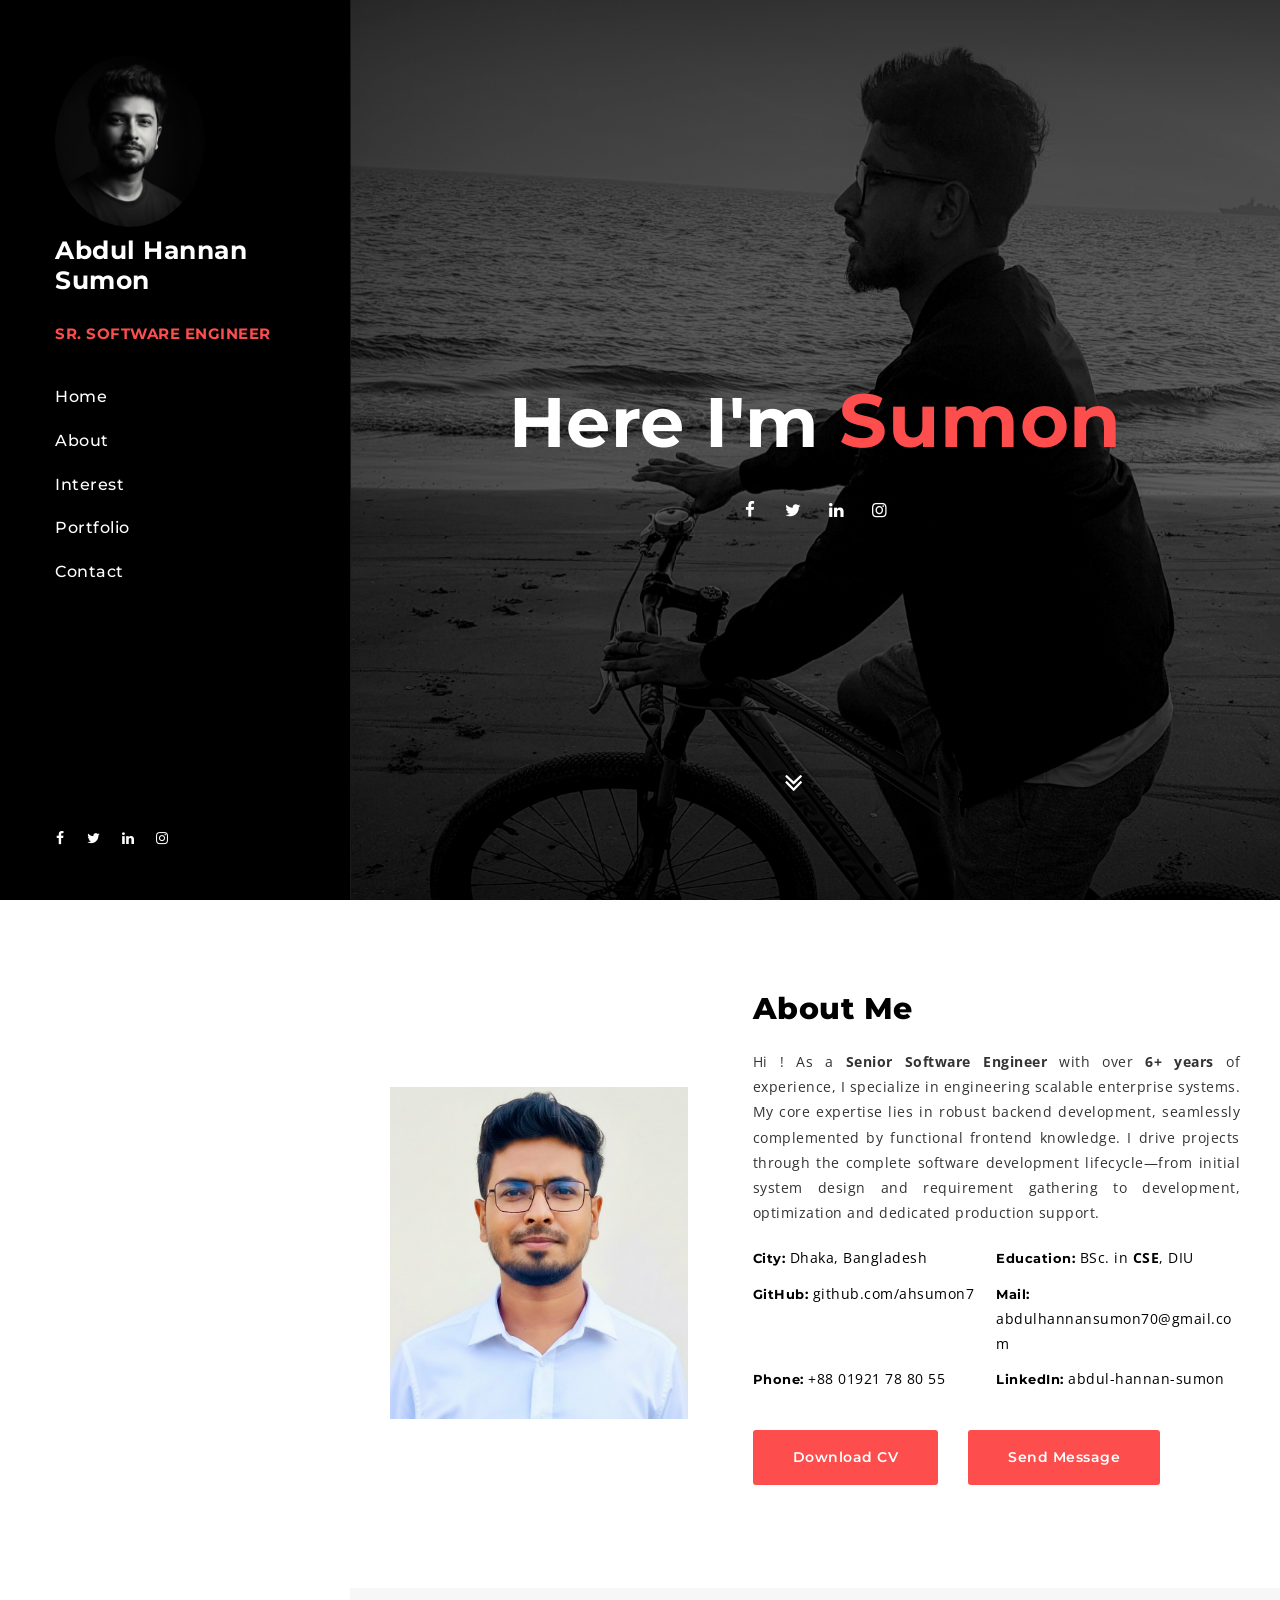
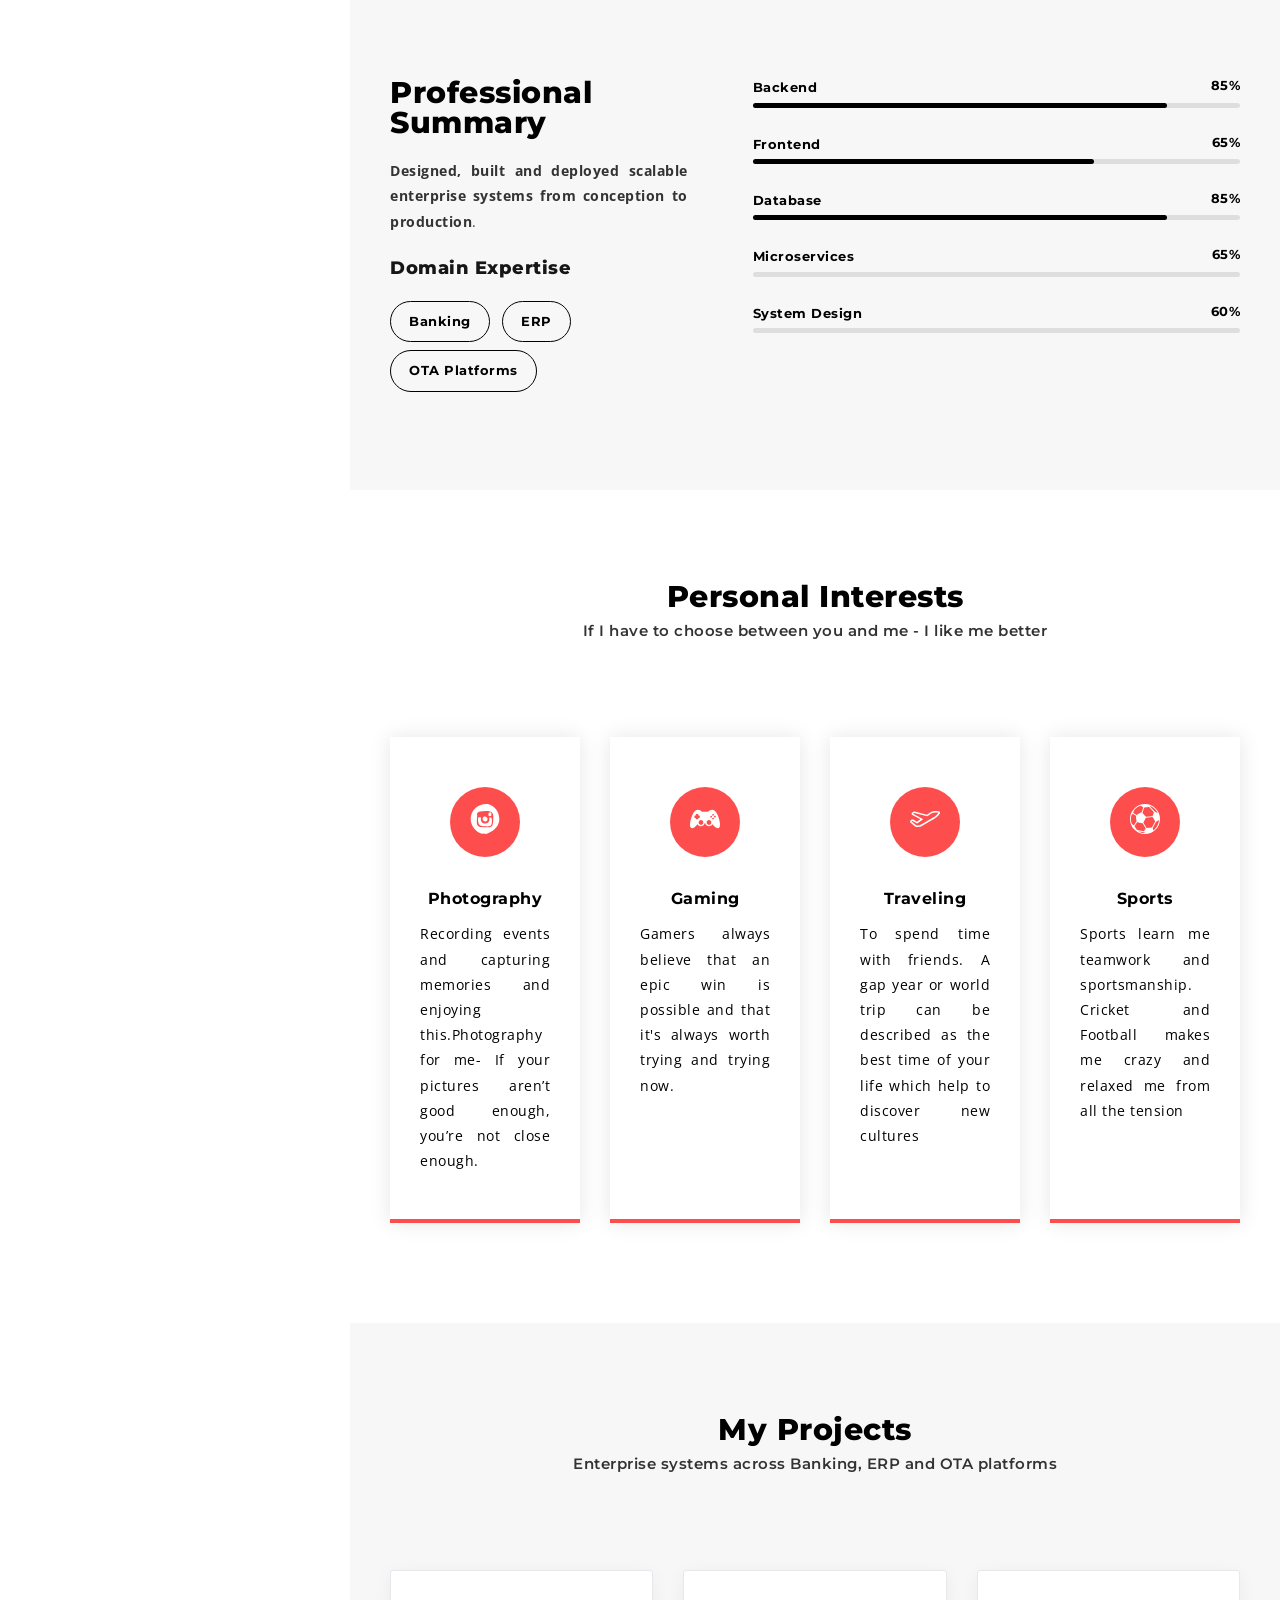
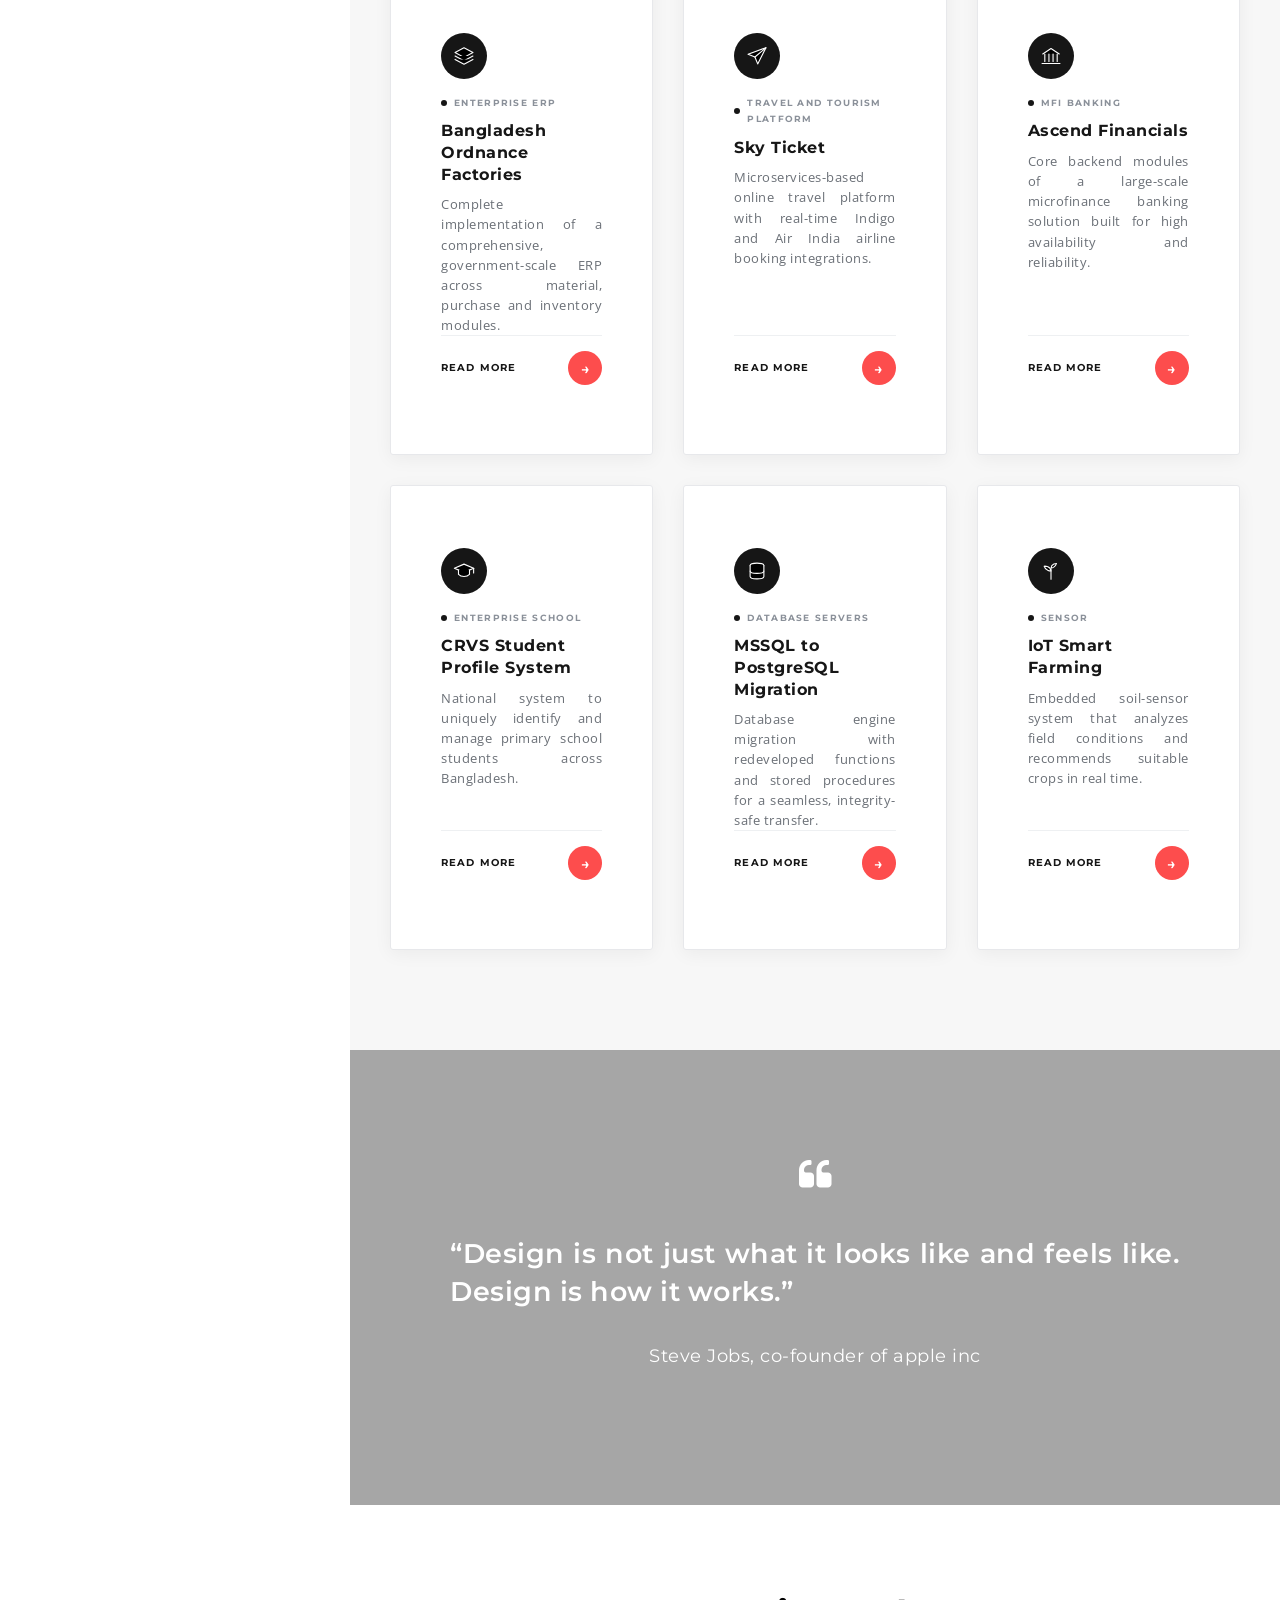
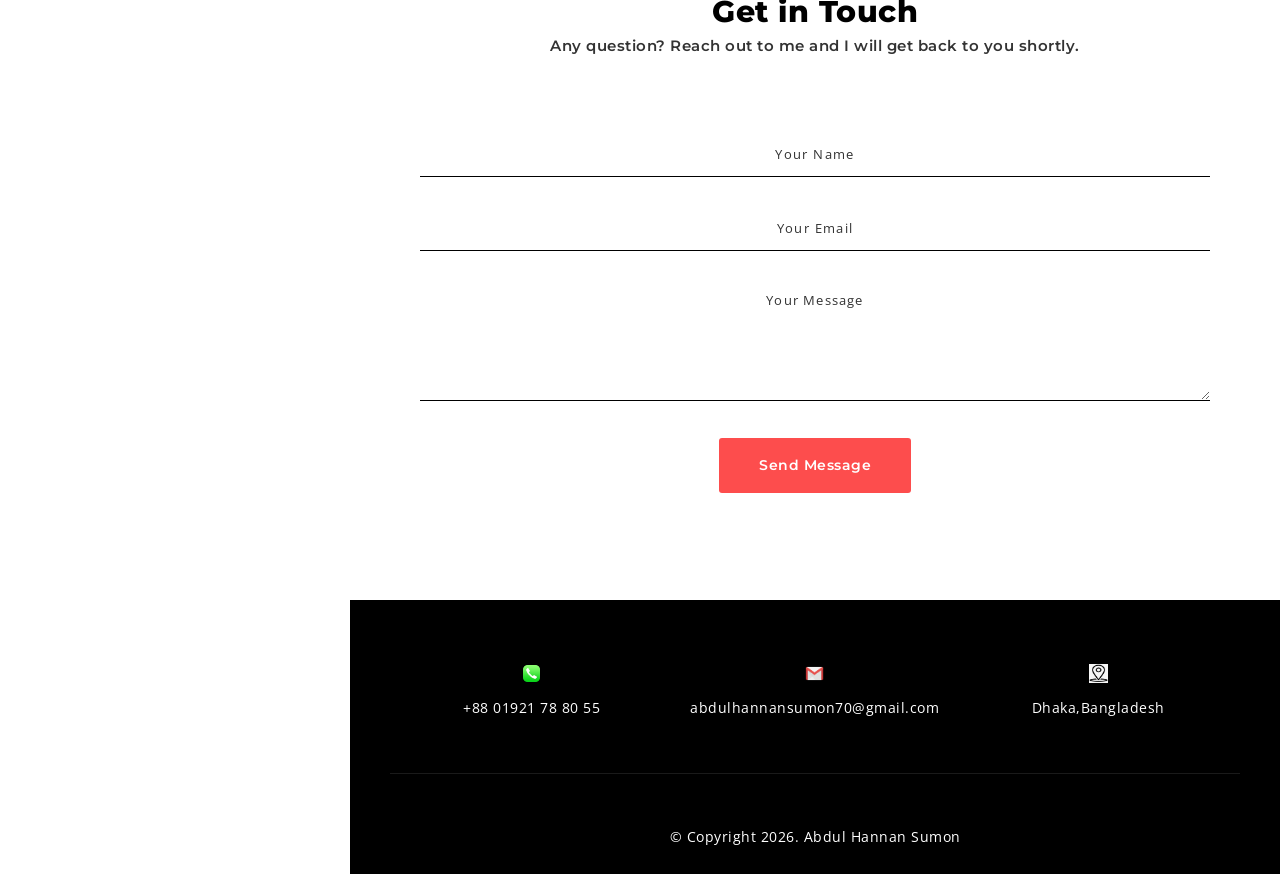
==== commit 57d4a37a: "clean and update website as CV" ====
--- a/index.html
+++ b/index.html
@@ -2,723 +2,875 @@
 <!--[if lt IE 7 ]><html class="ie ie6" lang="en"> <![endif]-->
 <!--[if IE 7 ]><html class="ie ie7" lang="en"> <![endif]-->
 <!--[if IE 8 ]><html class="ie ie8" lang="en"> <![endif]-->
-<!--[if (gte IE 9)|!(IE)]><!--><html lang="en"> <!--<![endif]-->
+<!--[if (gte IE 9)|!(IE)]><!-->
+<html lang="en"> <!--<![endif]-->
 
 
 <!-- Mirrored from frenify.com/envato/marketify/html/beny/1/index.html by HTTrack Website Copier/3.x [XR&CO'2014], Wed, 16 Oct 2019 17:23:58 GMT -->
+
 <head>
 
-<meta http-equiv="Content-Type" content="text/html; charset=utf-8" />
-
-<meta name="description" content="Name of your web site">
-<meta name="author" content="Marketify">
-
-<meta name="viewport" content="width=device-width, initial-scale=1, maximum-scale=1">
-
-<title>Abdul Hannan Sumon</title>
-<link rel="shortcut icon" type="image/png" href="icon/icon.jpg"
-
-<!-- STYLES -->
-
-
-<link href="https://fonts.googleapis.com/css?family=Montserrat:400,400i,500,500i,600,600i,700,700i,800,800i,900,900i" rel="stylesheet">
-<link href="https://fonts.googleapis.com/css?family=Open+Sans:400,400i,600,600i,700,700i,800,800i" rel="stylesheet">
-<link rel="stylesheet" type="text/css" href="css/plugins.css" />
-<link rel="stylesheet" type="text/css" href="css/style.css" />
-<!--[if lt IE 9]> <script type="text/javascript" src="js/modernizr.custom.js"></script> <![endif]-->
-<!-- /STYLES -->
+	<meta http-equiv="Content-Type" content="text/html; charset=utf-8" />
+
+	<meta name="description"
+		content="Abdul Hannan Sumon - Software Engineer specializing in Java, Spring Boot and Microservices for Banking (MFI), ERP and OTA platforms.">
+	<meta name="author" content="Abdul Hannan Sumon">
+
+	<meta name="viewport" content="width=device-width, initial-scale=1, maximum-scale=1">
+
+	<title>Abdul Hannan Sumon</title>
+	<link rel="shortcut icon" type="image/png" href="icon/icon.jpg" <!-- STYLES -->
+
+
+	<link rel="preconnect" href="https://fonts.googleapis.com">
+	<link rel="preconnect" href="https://fonts.gstatic.com" crossorigin>
+	<link
+		href="https://fonts.googleapis.com/css?family=Montserrat:400,600,700,800&family=Open+Sans:400,600,700&display=swap"
+		rel="stylesheet">
+	<link rel="stylesheet" type="text/css" href="css/plugins.css" />
+	<link rel="stylesheet" type="text/css" href="css/style.css" />
+	<!--[if lt IE 9]> <script type="text/javascript" src="js/modernizr.custom.js"></script> <![endif]-->
+	<!-- /STYLES -->
 
 </head>
 
 <body>
 
-<!-- WRAPPER ALL -->
-<div class="beny_tm_wrapper_all">
-	
-	<!-- PRELOADER -->
-	<div class="beny_tm_preloader">
-		<div class="spinner_wrap">
-			<div class="spinner"></div>
+	<!-- WRAPPER ALL -->
+	<div class="beny_tm_wrapper_all">
+
+		<!-- PRELOADER -->
+		<div class="beny_tm_preloader">
+			<div class="spinner_wrap">
+				<div class="spinner"></div>
+			</div>
 		</div>
-	</div>
-	<!-- /PRELOADER -->
-
-	<div id="beny_tm_popup_blog">
-		<div class="container">
-			<div class="inner_popup scrollable"></div>
+		<!-- /PRELOADER -->
+
+		<div id="beny_tm_popup_blog">
+			<div class="container">
+				<div class="inner_popup scrollable"></div>
+			</div>
+			<span class="close"><a href="#"></a></span>
 		</div>
-		<span class="close"><a href="#"></a></span>
-	</div>
-	
-    <!-- CONTENT -->
-	<div class="beny_tm_content">
-		<div class="beny_tm_leftpart_wrap">
-			<div class="leftpart_inner">
-				<div class="author_image_wrap">
-					<img src="img/about/S1.jpg" alt="" />
-				</div>
-				<div class="author_name">
-					<h3>Abdul Hannan Sumon</h3>
-				</div>
-				<div class="author_job">
-					<h3>Software Enginner</h3>
-				</div>
-				<div class="menu_list_wrap">
-					<ul class="anchor_nav">
-						<li><a href="#home"> Home</a></li>
-						<li><a href="#about"> About</a></li>
-						<li><a href="#services">Interest</a></li>
-						<li><a href="#portfolio"> Portfolio</a></li>
-						
-						<li><a href="#contact"> Contact</a></li>
-					</ul>
-				</div>
-				<div class="leftpart_bottom">
-					<div class="social_wrap">
-						<ul>
-							<li><a href="https://www.facebook.com/AbdulHannanSumon07" target="_blank"><i class="xcon-facebook"></i></a></li>
-							<li><a href="https://twitter.com/ah_sumon70" target="_blank"><i class="xcon-twitter"></i></a></li>
-							<li><a href="https://www.linkedin.com/in/abdul-hannan-sumon-80a46a152/" target="_blank"><i class="xcon-linkedin"></i></a></li>
-							<li><a href="https://www.instagram.com/ahsumon07/" target="_blank"><i class="xcon-instagram"></i></a></li>
-							
+
+		<!-- CONTENT -->
+		<div class="beny_tm_content">
+			<div class="beny_tm_leftpart_wrap">
+				<div class="leftpart_inner">
+					<div class="author_image_wrap">
+						<img src="img/about/S1.jpg" alt="" />
+					</div>
+					<div class="author_name">
+						<h3>Abdul Hannan Sumon</h3>
+					</div>
+					<div class="author_job">
+						<h3>Sr. Software Engineer</h3>
+					</div>
+					<div class="menu_list_wrap">
+						<ul class="anchor_nav">
+							<li><a href="#home"> Home</a></li>
+							<li><a href="#about"> About</a></li>
+							<li><a href="#services">Interest</a></li>
+							<li><a href="#portfolio"> Portfolio</a></li>
+
+							<li><a href="#contact"> Contact</a></li>
 						</ul>
+					</div>
+					<div class="leftpart_bottom">
+						<div class="social_wrap">
+							<ul>
+								<li><a href="https://www.facebook.com/AbdulHannanSumon07" target="_blank"><i
+											class="xcon-facebook"></i></a></li>
+								<li><a href="https://twitter.com/ah_sumon70" target="_blank"><i
+											class="xcon-twitter"></i></a></li>
+								<li><a href="https://www.linkedin.com/in/abdul-hannan-sumon-80a46a152/"
+										target="_blank"><i class="xcon-linkedin"></i></a></li>
+								<li><a href="https://www.instagram.com/ahsumon07/" target="_blank"><i
+											class="xcon-instagram"></i></a></li>
+
+							</ul>
+						</div>
 					</div>
 				</div>
 			</div>
-		</div>
-		
-		<div class="beny_tm_rightpart">
-			
-			<!-- HERO -->
-			<div class="beny_tm_section" id="home">
-				<div class="beny_tm_hero_header">
-					<div class="beny_tm_universal_box_wrap">
-						<div class="bg_wrap">
-							<div class="overlay_image hero jarallax" data-speed="0"></div>
-							<div class="overlay_video"></div>
-							<div class="overlay_color hero"></div>
-						</div>
-						<div class="content hero">
-							<div class="container hero">
-								<div class="beny_tm_hero_title">
-								
-									<div class="name">Here I'm <span>Sumon</span></div>
-									<div class="beny_tm_hero_share">
+
+			<div class="beny_tm_rightpart">
+
+				<!-- HERO -->
+				<div class="beny_tm_section" id="home">
+					<div class="beny_tm_hero_header">
+						<div class="beny_tm_universal_box_wrap">
+							<div class="bg_wrap">
+								<div class="overlay_image hero jarallax" data-speed="0"></div>
+								<div class="overlay_video"></div>
+								<div class="overlay_color hero"></div>
+							</div>
+							<div class="content hero">
+								<div class="container hero">
+									<div class="beny_tm_hero_title">
+
+										<div class="name">Here I'm <span>Sumon</span></div>
+										<div class="beny_tm_hero_share">
+											<ul>
+												<li><a href="https://www.facebook.com/AbdulHannanSumon07"
+														target="_blank"><i class="xcon-facebook"></i></a></li>
+												<li><a href="https://twitter.com/ah_sumon70" target="_blank"><i
+															class="xcon-twitter"></i></a></li>
+												<li><a href="https://www.linkedin.com/in/abdul-hannan-sumon-80a46a152/"
+														target="_blank"><i class="xcon-linkedin"></i></a></li>
+												<li><a href="https://www.instagram.com/ahsumon07/" target="_blank"><i
+															class="xcon-instagram"></i></a></li>
+
+											</ul>
+										</div>
+									</div>
+									<div class="beny_tm_arrow_wrap bounce anchor">
+										<a href="#about"><i class="xcon-angle-double-down"></i></a>
+									</div>
+								</div>
+							</div>
+						</div>
+					</div>
+				</div>
+				<!-- /HERO -->
+
+				<!-- ABOUT -->
+				<div class="beny_tm_section" id="about">
+					<div class="container">
+						<div class="beny_tm_about_wrap">
+							<div class="author_wrap">
+								<div class="leftbox">
+									<div class="image_wrap">
+										<img src="img/about/sam.PNG" alt="" />
+									</div>
+								</div>
+								<div class="rightbox">
+									<div class="beny_tm_main_title_holder about">
+										<h3>About Me</h3>
+									</div>
+									<div class="subtitle">
+										<!-- <p>Sr. Software Engineer </p> -->
+									</div>
+									<div class="definition">
+										<p>Hi ! As a <b>Senior Software Engineer</b>
+											with over <b>6+ years</b> of experience, I specialize in engineering
+											scalable
+											enterprise systems. My core expertise lies in robust backend development,
+											seamlessly complemented by functional frontend knowledge. I drive projects
+											through the complete software development lifecycle—from initial system
+											design and requirement gathering to development, optimization and dedicated
+											production support.</p>
+									</div>
+									<div class="about_short_contact_wrap">
 										<ul>
-											<li><a href="https://www.facebook.com/AbdulHannanSumon07" target="_blank"><i class="xcon-facebook"></i></a></li>
-											<li><a href="https://twitter.com/ah_sumon70" target="_blank"><i class="xcon-twitter"></i></a></li>
-											<li><a href="https://www.linkedin.com/in/abdul-hannan-sumon-80a46a152/" target="_blank"><i class="xcon-linkedin"></i></a></li>
-											<li><a href="https://www.instagram.com/ahsumon07/" target="_blank"><i class="xcon-instagram"></i></a></li>
-											
+											<li>
+												<span><label>City:</label> Dhaka, Bangladesh</span>
+											</li>
+											<li>
+												<span><label>Education:</label> BSc. in <b>CSE</b>, DIU</span>
+											</li>
+											<li>
+												<span><label>GitHub:</label> github.com/ahsumon7</span>
+											</li>
+											<li>
+												<span><label>Mail:</label> abdulhannansumon70&#64;gmail.com</span>
+											</li>
+											<li>
+												<span><label>Phone:</label> +88 01921 78 80 55</span>
+											</li>
+											<li>
+												<span><label>LinkedIn:</label> abdul-hannan-sumon</span>
+											</li>
 										</ul>
 									</div>
+									<div class="buttons_wrap">
+										<ul>
+											<li>
+												<a class="download"
+													href="https://drive.google.com/file/d/1spHZuIdvNxN41BbRnK-zuH6tIcWQ8u_D/view?usp=sharing"
+													target="_blank"><span>Download CV</span></a>
+											</li>
+											<li class="anchor">
+												<a href="#contact"><span>Send Message</span></a>
+											</li>
+										</ul>
+									</div>
 								</div>
-								<div class="beny_tm_arrow_wrap bounce anchor">
-									<a href="#about"><i class="xcon-angle-double-down"></i></a>
+							</div>
+						</div>
+					</div>
+				</div>
+				<!-- /ABOUT -->
+
+				<!-- SKILLS -->
+				<div class="beny_tm_section">
+					<div class="beny_tm_skills_wrap">
+						<div class="container">
+							<div class="inner_wrap">
+								<div class="leftbox">
+									<h3>Professional Summary</h3>
+
+									<p><b>Designed, built and deployed scalable enterprise systems
+											from conception to production</b>.</p>
+									<div class="domain_expertise">
+										<span class="domain_label">Domain Expertise</span>
+										<ul class="domain_tags">
+											<li>Banking</li>
+											<li>ERP</li>
+											<li>OTA Platforms</li>
+
+										</ul>
+									</div>
 								</div>
+								<div class="rightbox">
+									<div class="progress_bar_wrap_total">
+										<div class="beny_tm_progress_wrap" data-size="small" data-round="c"
+											data-strip="off">
+											<div class="beny_tm_progress" data-value="85" data-color="#000">
+												<span><span class="label">Backend</span><span
+														class="number">85%</span></span>
+												<div class="beny_tm_bar_bg">
+													<div class="beny_tm_bar_wrap">
+														<div class="beny_tm_bar"></div>
+													</div>
+												</div>
+											</div>
+											<div class="beny_tm_progress" data-value="70" data-color="#000">
+												<span><span class="label">Frontend</span><span
+														class="number">65%</span></span>
+												<div class="beny_tm_bar_bg">
+													<div class="beny_tm_bar_wrap">
+														<div class="beny_tm_bar"></div>
+													</div>
+												</div>
+											</div>
+											<div class="beny_tm_progress" data-value="85" data-color="#000">
+												<span><span class="label">Database</span><span
+														class="number">85%</span></span>
+												<div class="beny_tm_bar_bg">
+													<div class="beny_tm_bar_wrap">
+														<div class="beny_tm_bar"></div>
+													</div>
+												</div>
+											</div>
+											<div class="beny_tm_progress" data-value="65" data-color="#000">
+												<span><span class="label">Microservices</span><span
+														class="number">65%</span></span>
+												<div class="beny_tm_bar_bg">
+													<div class="beny_tm_bar_wrap">
+														<div class="beny_tm_bar"></div>
+													</div>
+												</div>
+											</div>
+											<div class="beny_tm_progress" data-value="60" data-color="#000">
+												<span><span class="label">System Design</span><span
+														class="number">60%</span></span>
+												<div class="beny_tm_bar_bg">
+													<div class="beny_tm_bar_wrap">
+														<div class="beny_tm_bar"></div>
+													</div>
+												</div>
+											</div>
+										</div>
+									</div>
+								</div>
 							</div>
 						</div>
 					</div>
 				</div>
-			</div>
-			<!-- /HERO -->
-
-			<!-- ABOUT -->
-			<div class="beny_tm_section" id="about">
-				<div class="container">
-					<div class="beny_tm_about_wrap">
-						<div class="author_wrap">
-							<div class="leftbox">
-								<div class="image_wrap">
-									<img src="img/about/sam.PNG" alt="" />
-								</div>
-							</div>
-							<div class="rightbox">
-								<div class="beny_tm_main_title_holder about">
-									<h3>About Me</h3>
-								</div>
-								<div class="subtitle"><p>Software Engineer </p></div>
-								<div class="definition">
-									<p>Hi! My name is <strong>Abdul Hannan Sumon</strong>. I am a Software Engineerooking forward to challenging position in the software development sector and the ability to communicate effectively in a team environment and a strong willingness to learn with potential opportunities for advancement that allow me to use and improve my skills and abilities in a friendly and growth-oriented environment.</p>
-								</div>
-								<div class="about_short_contact_wrap">
-									<ul>
-										<li>
-											<span><label>Birthday:</label> 30.05.1994</span>
+				<!-- /SKILLS -->
+
+				<!-- SERVICES -->
+				<div class="beny_tm_section" id="services">
+					<div class="beny_tm_service_wrapper_all" data-bg="white" data-style="first" data-animation="bottom">
+						<div class="beny_tm_first_style">
+							<div class="beny_tm_main_title_holder">
+								<h3>Personal Interests</h3>
+								<span>If I have to choose between you and me - I like me better</span>
+							</div>
+							<div class="container">
+								<div class="beny_tm_services_wrap">
+									<ul class="beny_tm_miniboxes">
+										<li class="wow fadeInUp beny_tm_minibox" data-wow-duration="1.2s"
+											data-wow-delay="0.2s">
+											<div class="inner">
+												<div class="detail_wrap">
+													<div class="image">
+														<img class="svg" src="img/svg/photography.svg" alt="">
+													</div>
+													<span>Photography</span>
+
+													<p>Recording events and capturing memories and enjoying
+														this.Photography for me- If your pictures aren’t good enough,
+														you’re not close enough.</p>
+												</div>
+												<div class="overlay_color"></div>
+											</div>
 										</li>
-										<li>
-											<span><label>Age:</label> 26</span>
+										<li class="wow fadeInUp beny_tm_minibox" data-wow-duration="1.2s"
+											data-wow-delay="0.4s">
+											<div class="inner">
+												<div class="detail_wrap">
+													<div class="image">
+														<img class="svg" src="img/svg/games.svg" alt="">
+													</div>
+													<span>Gaming</span>
+													<p>Gamers always believe that an epic win is possible and that it's
+														always worth trying and trying now.</p>
+												</div>
+												<div class="overlay_color"></div>
+											</div>
 										</li>
-										<li>
-											<span><label>City:</label> Dhaka, Bangladesh</span>
+										<li class="wow fadeInUp beny_tm_minibox" data-wow-duration="1.2s"
+											data-wow-delay="0.6s">
+											<div class="inner">
+												<div class="detail_wrap">
+													<div class="image">
+														<img class="svg" src="img/svg/travel1.svg" alt="">
+													</div>
+													<span>Traveling</span>
+													<p>To spend time with friends. A gap year or world trip can be
+														described as the best time of your life which help to discover
+														new cultures</p>
+												</div>
+												<div class="overlay_color"></div>
+											</div>
 										</li>
-										<li>
-											<span><label>Education:</label> BSc. in <b>CSE</b> </span>
-										</li>
-										<li>
-											<span><label>Website:</label> www.mywebsite.com</span>
-										</li>
-										<li>
-											<span><label>Mail:</label> abdulhannansumon70&#64;gmail.com</span>
-										</li>
-										<li>
-											<span><label>Phone:</label> +8801515636357</span>
-										</li>
-										<li>
-											<span><label>Facebook:</label> AbdulHannanSumon07</span>
+										<li class="wow fadeInUp beny_tm_minibox" data-wow-duration="1.2s"
+											data-wow-delay="0.8s">
+											<div class="inner">
+												<div class="detail_wrap">
+													<div class="image">
+														<img class="svg" src="img/svg/sports3.svg" alt="">
+													</div>
+													<span>Sports</span>
+													<p>Sports learn me teamwork and sportsmanship.<br>
+														Cricket and Football makes me crazy and relaxed me from all the
+														tension<br>
+
+													</p>
+												</div>
+												<div class="overlay_color"></div>
+											</div>
 										</li>
 									</ul>
 								</div>
-								<div class="buttons_wrap">
-									<ul>
-										<li>
-											<a class="download" href="https://drive.google.com/file/d/1spHZuIdvNxN41BbRnK-zuH6tIcWQ8u_D/view?usp=sharing" target= "_blank"><span>Download CV</span></a>
-										</li>
-										<li class="anchor">
-											<a href="#contact"><span>Send Message</span></a>
-										</li>
-									</ul>
-								</div>
-							</div>
-						</div>
+
+							</div>
+						</div>
+
+
+
+
 					</div>
 				</div>
-			</div>
-			<!-- /ABOUT -->
-
-			<!-- SKILLS -->
-			<div class="beny_tm_section">
-				<div class="beny_tm_skills_wrap">
-					<div class="container">
-						<div class="inner_wrap">
-							<div class="leftbox">
-								<h3>Skills i learned from my educational institute & myself.</h3>
-								
-								<p>I am confident in my abilities like <b>JAVA,</b> <b> HTML,</b> <b> CSS,</b> <b> PHP,</b><b> C,</b> <b> C++,</b> <b> MySQL,</b><b> IoT</b>    that I seek to work for a successful company that has strong leadership and vision and that recognizes and rewards performers and because of that I can learn so many new things that makes me a successful personand by this i can benifit my working company.</p>
-							</div>
-							<div class="rightbox">
-								<div class="progress_bar_wrap_total">
-									<div class="beny_tm_progress_wrap" data-size="small" data-round="c" data-strip="off">
-										<div class="beny_tm_progress" data-value="85" data-color="#000">
-											<span><span class="label">HTML - <span class="experience">1 years of experience</span></span><span class="number">85%</span></span>
-											<div class="beny_tm_bar_bg"><div class="beny_tm_bar_wrap"><div class="beny_tm_bar"></div></div></div>
-										</div>
-										<div class="beny_tm_progress" data-value="75" data-color="#000">
-											<span><span class="label">CSS - <span class="experience">1 year of experience</span></span><span class="number">75%</span></span>
-											<div class="beny_tm_bar_bg"><div class="beny_tm_bar_wrap"><div class="beny_tm_bar"></div></div></div>
-										</div>
-										<div class="beny_tm_progress" data-value="70" data-color="#000">
-											<span><span class="label">PHP - <span class="experience">1 year of experience</span></span><span class="number">70%</span></span>
-											<div class="beny_tm_bar_bg"><div class="beny_tm_bar_wrap"><div class="beny_tm_bar"></div></div></div>
-										</div>
-										<div class="beny_tm_progress" data-value="80" data-color="#000">
-											<span><span class="label">JAVA - <span class="experience">2 years of experience</span></span><span class="number">80%</span></span>
-											<div class="beny_tm_bar_bg"><div class="beny_tm_bar_wrap"><div class="beny_tm_bar"></div></div></div>
-										</div>
-									</div>
-								</div>
-							</div>
-						</div>
-					</div>
-				</div>
-			</div>
-			<!-- /SKILLS -->
-
-			<!-- SERVICES -->
-			<div class="beny_tm_section" id="services">
-				<div class="beny_tm_service_wrapper_all" data-bg="white" data-style="first" data-animation="bottom">
-					<div class="beny_tm_first_style">
-						<div class="beny_tm_main_title_holder">
-							<h3>Personal Interests</h3>
-							<span>If I have to choose between you and me - I like me better</span>
-						</div>
+				<!-- /SERVICES -->
+
+
+
+
+				<!-- PORTFOLIO -->
+
+				<div class="beny_tm_section" id="portfolio">
+					<div class="beny_tm_news_wrap">
 						<div class="container">
-							<div class="beny_tm_services_wrap">
-								<ul class="beny_tm_miniboxes">
-									<li class="wow fadeInUp beny_tm_minibox" data-wow-duration="1.2s" data-wow-delay="0.2s">
-										<div class="inner">
-											<div class="detail_wrap">
-												<div class="image">
-													<img class="svg" src="img/svg/photography.svg" alt="" >
-												</div>
-												<span>Photography</span>
-
-                                                <p>Recording events and capturing memories and enjoying this.Photography for me- If your pictures aren’t good enough, you’re not close enough.</p>
-											</div>
-											<div class="overlay_color"></div>
+							<div class="beny_tm_main_title_holder news">
+								<h3>My Projects</h3>
+								<span>Enterprise systems across Banking, ERP and OTA platforms</span>
+							</div>
+							<div class="beny_tm_list_wrap blog_list" data-column="3" data-space="30">
+								<ul class="total">
+									<li class="wow fadeInUp" data-wow-duration="1.2s">
+										<div class="inner_list">
+											<div class="definitions_wrap">
+												<div class="proj_icon">
+													<svg width="34" height="34" viewBox="0 0 32 32" fill="none"
+														stroke="#161616" stroke-width="1.6" stroke-linecap="round"
+														stroke-linejoin="round">
+														<path d="M16 4 L29 11 L16 18 L3 11 Z" />
+														<path d="M3 16 L16 23 L29 16" />
+														<path d="M3 21 L16 28 L29 21" />
+													</svg>
+												</div>
+												<span class="proj_badge">Enterprise ERP</span>
+												<div class="title_holder">
+													<h3><a href="#">Bangladesh Ordnance Factories</a></h3>
+												</div>
+												<div class="definition">
+													<p>Complete implementation of a comprehensive, government-scale ERP
+														across material, purchase and inventory modules.</p>
+												</div>
+												<div class="full_def">
+													<ul class="proj_meta">
+														<li><span>Role</span><b>Analyst Programmer</b></li>
+														<li><span>Company</span><b>IBCS-PRIMAX Software (BD) Ltd.</b>
+														</li>
+														<li><span>Period</span><b>Nov 2025 – Present</b></li>
+														<li><span>Location</span><b>Dhaka, Bangladesh</b></li>
+													</ul>
+													<p>Tech: <b>Java 17, Spring Boot, Angular, PostgreSQL, Docker,
+															JasperReports, Swagger, GitLab</b><br><br>
+														Customized ERP solution for Bangladesh Ordnance Factories (BOF)
+														at IBCS-PRIMAX. Designed, developed and debugged enterprise ERP
+														modules following modern software architecture principles, with
+														dynamic JasperReports for operational and management reporting.
+														Delivered the Phase-4 implementation and production rollout
+														supporting large-scale government operations, and currently
+														leading Phase-5 enhancements and module integrations. Work
+														included optimized database schemas, indexing strategies, stored
+														procedures and complex queries for high-performance data
+														operations.</p>
+												</div>
+												<div class="beny_tm_popup_share_wrap">
+													<ul>
+														<li><a href="https://github.com/ahsumon7"
+																target="_blank">Github</a></li>
+													</ul>
+												</div>
+												<div class="read_more">
+													<span class="label">Read More</span>
+													<a href="#">&rarr;</a>
+												</div>
+											</div>
 										</div>
 									</li>
-									<li class="wow fadeInUp beny_tm_minibox" data-wow-duration="1.2s" data-wow-delay="0.4s">
-										<div class="inner">
-											<div class="detail_wrap">
-												<div class="image">
-													<img class="svg" src="img/svg/games.svg" alt="" >
-												</div>
-												<span>Gaming</span>
-												<p>Gamers always believe that an epic win is possible and that it's always worth trying and trying now.</p>
-											</div>
-											<div class="overlay_color"></div>
+									<li class="wow fadeInUp" data-wow-duration="1.2s" data-wow-delay="0.2s">
+										<div class="inner_list">
+											<div class="definitions_wrap">
+												<div class="proj_icon">
+													<svg width="34" height="34" viewBox="0 0 32 32" fill="none"
+														stroke="#161616" stroke-width="1.6" stroke-linecap="round"
+														stroke-linejoin="round">
+														<path d="M29 4 L3 13.5 L13 17.5 L17 27.5 L29 4 Z" />
+														<path d="M29 4 L13 17.5" />
+													</svg>
+												</div>
+												<span class="proj_badge">Travel and Tourism Platform</span>
+												<div class="title_holder">
+													<h3><a href="#">Sky Ticket </a></h3>
+												</div>
+												<div class="definition">
+													<p>Microservices-based online travel platform with real-time Indigo
+														and Air India airline booking integrations.</p>
+												</div>
+												<div class="full_def">
+													<ul class="proj_meta">
+														<li><span>Role</span><b>Software Engineer</b></li>
+														<li><span>Company</span><b>Adventure Dhaka Ltd</b></li>
+														<li><span>Period</span><b>May 2025 – Oct 2025</b></li>
+														<li><span>Location</span><b>Dhaka, Bangladesh</b></li>
+													</ul>
+													<p>Tech: <b>Java 21, Spring Boot, Microservices, JUnit, Mockito,
+															Swagger, PostgreSQL, Elasticsearch</b><br><br>
+														OTA platform built at Adventure Dhaka Ltd (subsidiary of
+														Adventure Inc., Japan). Designed and developed microservices and
+														integrated third-party real-time airline booking systems. Built
+														a dedicated microservice for the <b>Indigo Airlines API</b>
+														enabling real-time booking and seamless data exchange, and a
+														microservice for the <b>Air India Airlines API</b> improving
+														booking reliability and interoperability. Followed TDD practices
+														with comprehensive unit tests and ensured high availability for
+														booking and payment workflows.</p>
+												</div>
+												<div class="beny_tm_popup_share_wrap">
+													<ul>
+														<li><a href="https://github.com/ahsumon7"
+																target="_blank">Github</a></li>
+													</ul>
+												</div>
+												<div class="read_more">
+													<span class="label">Read More</span>
+													<a href="#">&rarr;</a>
+												</div>
+											</div>
 										</div>
 									</li>
-									<li class="wow fadeInUp beny_tm_minibox" data-wow-duration="1.2s" data-wow-delay="0.6s">
-										<div class="inner">
-											<div class="detail_wrap">
-												<div class="image">
-													<img class="svg" src="img/svg/travel1.svg" alt="" >
-												</div>
-												<span>Traveling</span>
-												<p>To spend time with friends. A gap year or world trip can be described as the best time of your life which help to discover new cultures</p>
-											</div>
-											<div class="overlay_color"></div>
-										</div>
-									</li>
-									<li class="wow fadeInUp beny_tm_minibox" data-wow-duration="1.2s" data-wow-delay="0.8s">
-										<div class="inner">
-											<div class="detail_wrap">
-												<div class="image">
-													<img class="svg" src="img/svg/sports3.svg" alt="" >
-												</div>
-												<span>Sports</span>
-												<p>Sports learn me  teamwork and sportsmanship.<br>
-												Cricket and Football makes me crazy and relaxed me from all the tension<br>
-												
-												</p>
-											</div>
-											<div class="overlay_color"></div>
+									<li class="wow fadeInUp" data-wow-duration="1.2s" data-wow-delay="0.4s">
+										<div class="inner_list">
+											<div class="definitions_wrap">
+												<div class="proj_icon">
+													<svg width="34" height="34" viewBox="0 0 32 32" fill="none"
+														stroke="#161616" stroke-width="1.6" stroke-linecap="round"
+														stroke-linejoin="round">
+														<path d="M4 13 L16 5 L28 13" />
+														<path d="M3 27 L29 27" />
+														<line x1="7" y1="13" x2="7" y2="24" />
+														<line x1="13" y1="13" x2="13" y2="24" />
+														<line x1="19" y1="13" x2="19" y2="24" />
+														<line x1="25" y1="13" x2="25" y2="24" />
+													</svg>
+												</div>
+												<span class="proj_badge">MFI Banking</span>
+												<div class="title_holder">
+													<h3><a href="#">Ascend Financials</a></h3>
+												</div>
+												<div class="definition">
+													<p>Core backend modules of a large-scale microfinance banking
+														solution built for high availability and reliability.</p>
+												</div>
+												<div class="full_def">
+													<ul class="proj_meta">
+														<li><span>Role</span><b>Analyst Programmer</b></li>
+														<li><span>Company</span><b>Southtech Limited</b></li>
+														<li><span>Period</span><b>Mar 2020 – Feb 2025</b></li>
+														<li><span>Location</span><b>Dhaka, Bangladesh</b></li>
+													</ul>
+													<p>Tech: <b>Java 11, Spring MVC, MSSQL, JasperReports, VB.NET,
+															Git</b><br><br>
+														MFI banking solution maintained at Southtech Limited. Developed
+														and maintained core backend modules ensuring high availability,
+														reliability and scalability. Enhanced client onboarding by
+														designing and automating policy configuration and data
+														validation, ensuring faster and accurate data migration.
+														Designed, optimized and refactored complex stored procedures and
+														database functions for large-scale data corrections, migrations
+														and financial transactions, and provided production support for
+														critical live issues.</p>
+												</div>
+												<div class="beny_tm_popup_share_wrap">
+													<ul>
+														<li><a href="https://github.com/ahsumon7"
+																target="_blank">Github</a></li>
+													</ul>
+												</div>
+												<div class="read_more">
+													<span class="label">Read More</span>
+													<a href="#">&rarr;</a>
+												</div>
+											</div>
 										</div>
 									</li>
 								</ul>
 							</div>
-							
-						</div>
-					</div>
-
-					
-				
-
+							<div class="beny_tm_list_wrap blog_list" data-column="3" data-space="30">
+								<ul class="total">
+									<li class="wow fadeInUp" data-wow-duration="1.2s">
+										<div class="inner_list">
+											<div class="definitions_wrap">
+												<div class="proj_icon">
+													<svg width="34" height="34" viewBox="0 0 32 32" fill="none"
+														stroke="#161616" stroke-width="1.6" stroke-linecap="round"
+														stroke-linejoin="round">
+														<path d="M16 6 L30 12 L16 18 L2 12 Z" />
+														<path
+															d="M8 14.5 L8 21 C8 21 11 24 16 24 C21 24 24 21 24 21 L24 14.5" />
+														<line x1="30" y1="12" x2="30" y2="19" />
+													</svg>
+												</div>
+												<span class="proj_badge">Enterprise School</span>
+												<div class="title_holder">
+													<h3><a href="#">CRVS Student Profile System</a>
+													</h3>
+												</div>
+												<div class="definition">
+													<p>National system to uniquely identify and manage primary school
+														students across Bangladesh.</p>
+												</div>
+												<div class="full_def">
+													<ul class="proj_meta">
+														<li><span>Role</span><b>Analyst Programmer</b></li>
+														<li><span>Company</span><b>Southtech Limited</b></li>
+														<li><span>Period</span><b>Mar 2020 – Feb 2025</b></li>
+														<li><span>Location</span><b>Dhaka, Bangladesh</b></li>
+													</ul>
+													<p>Tech: <b>Java 11, Spring Boot, Docker, PostgreSQL,
+															Git</b><br><br>
+														Developed at Southtech Limited to uniquely identify and manage
+														primary school students across Bangladesh, including attendance,
+														results and salaries. Focused on reliable data management and
+														scalable backend services.</p>
+												</div>
+												<div class="beny_tm_popup_share_wrap">
+													<ul>
+														<li><a href="https://github.com/ahsumon7"
+																target="_blank">Github</a></li>
+													</ul>
+												</div>
+												<div class="read_more">
+													<span class="label">Read More</span>
+													<a href="#">&rarr;</a>
+												</div>
+											</div>
+										</div>
+									</li>
+									<li class="wow fadeInUp" data-wow-duration="1.2s" data-wow-delay="0.2s">
+										<div class="inner_list">
+											<div class="definitions_wrap">
+												<div class="proj_icon">
+													<svg width="34" height="34" viewBox="0 0 32 32" fill="none"
+														stroke="#161616" stroke-width="1.6" stroke-linecap="round"
+														stroke-linejoin="round">
+														<ellipse cx="16" cy="8" rx="10" ry="3.5" />
+														<path
+															d="M6 8 L6 24 C6 25.9 10.5 27.5 16 27.5 C21.5 27.5 26 25.9 26 24 L26 8" />
+														<path
+															d="M6 16 C6 17.9 10.5 19.5 16 19.5 C21.5 19.5 26 17.9 26 16" />
+													</svg>
+												</div>
+												<span class="proj_badge">Database Servers</span>
+												<div class="title_holder">
+													<h3><a href="#">MSSQL to PostgreSQL Migration</a>
+													</h3>
+												</div>
+												<div class="definition">
+													<p>Database engine migration with redeveloped functions and stored
+														procedures for a seamless, integrity-safe transfer.</p>
+												</div>
+												<div class="full_def">
+													<ul class="proj_meta">
+														<li><span>Role</span><b>Analyst Programmer</b></li>
+														<li><span>Company</span><b>Southtech Limited</b></li>
+														<li><span>Period</span><b>Mar 2020 – Feb 2025</b></li>
+														<li><span>Location</span><b>Dhaka, Bangladesh</b></li>
+													</ul>
+													<p>Tech: <b>MSSQL Server, PostgreSQL, SQL</b><br><br>
+														Migration effort at Southtech Limited moving a large-scale
+														banking database from Microsoft SQL Server to PostgreSQL.
+														Redeveloped and optimized functions and stored procedures to
+														ensure seamless migration while preserving data integrity and
+														query performance.</p>
+												</div>
+												<div class="beny_tm_popup_share_wrap">
+													<ul>
+														<li><a href="https://github.com/ahsumon7"
+																target="_blank">Github</a></li>
+													</ul>
+												</div>
+												<div class="read_more">
+													<span class="label">Read More</span>
+													<a href="#">&rarr;</a>
+												</div>
+											</div>
+										</div>
+									</li>
+									<li class="wow fadeInUp" data-wow-duration="1.2s" data-wow-delay="0.4s">
+										<div class="inner_list">
+											<div class="definitions_wrap">
+												<div class="proj_icon">
+													<svg width="34" height="34" viewBox="0 0 32 32" fill="none"
+														stroke="#161616" stroke-width="1.6" stroke-linecap="round"
+														stroke-linejoin="round">
+														<path d="M16 28 L16 13" />
+														<path d="M16 16 C16 16 8 16.5 6 9 C6 9 15 8 16 16 Z" />
+														<path d="M16 12 C16 12 22 11 24 5 C24 5 16.5 5 16 12 Z" />
+													</svg>
+												</div>
+												<span class="proj_badge">Sensor</span>
+												<div class="title_holder">
+													<h3><a href="#">IoT Smart Farming</a></h3>
+												</div>
+												<div class="definition">
+													<p>Embedded soil-sensor system that analyzes field conditions
+														and recommends suitable crops in real time.</p>
+												</div>
+												<div class="full_def">
+													<ul class="proj_meta">
+														<li><span>Role</span><b>Final-Year Project</b></li>
+														<li><span>Company</span><b>Daffodil International University
+																(DIU)</b></li>
+														<li><span>Period</span><b>2019 – 2020</b></li>
+														<li><span>Location</span><b>Dhaka, Bangladesh</b></li>
+													</ul>
+													<p>Tech: <b>C++, Arduino</b><br><br>
+														University project (DIU) for automatic Smart Farming using soil
+														sensors. Analyzes moisture, temperature, humidity and soil pH in
+														real time and suggests suitable crops, with results shown on an
+														LCD display and an Android application.</p>
+												</div>
+												<div class="beny_tm_popup_share_wrap">
+													<ul>
+														<li><a href="https://github.com/ahsumon7"
+																target="_blank">Github</a></li>
+														<li><a href="https://sites.google.com/view/iotsmartproject/home"
+																target="_blank">Project Site</a></li>
+														<li><a href="https://www.youtube.com/watch?v=4NyppbdKwcs"
+																target="_blank">Demo Video</a></li>
+													</ul>
+												</div>
+												<div class="read_more">
+													<span class="label">Read More</span>
+													<a href="#">&rarr;</a>
+												</div>
+											</div>
+										</div>
+									</li>
+								</ul>
+							</div>
+						</div>
+					</div>
 				</div>
+
+
+				<!-- /PORTFOLIO -->
+
+				<!-- TESTIMONIALS -->
+				<div class="beny_tm_section" id="testimonials">
+					<div class="beny_tm_testimonials_wrapper_all">
+						<div class="beny_tm_universal_box_wrap">
+							<div class="bg_wrap">
+								<div class="overlay_image testimonial jarallax" data-speed="0"></div>
+								<div class="overlay_color testimonial"></div>
+							</div>
+							<div class="content testimonial">
+								<div class="beny_tm_testimonial_wrap">
+									<div class="container">
+										<div class="carousel_wrap">
+											<ul class="owl-carousel">
+												<li class="item">
+													<div class="inner">
+														<div class="quotebox_wrap">
+															<i class="xcon-quote-left"></i>
+														</div>
+														<div class="definitions_wrap">
+															<p>“Design is not just what it looks like and feels like.
+																Design is how it works.”</p>
+														</div>
+														<div class="name_holder">
+															<p> Steve Jobs, co-founder of apple inc</p>
+														</div>
+													</div>
+												</li>
+												<li class="item">
+													<div class="inner">
+														<div class="quotebox_wrap">
+															<i class="xcon-quote-left"></i>
+														</div>
+														<div class="definitions_wrap">
+															<p>“Technology is just a tool. In terms of getting the kids
+																working together and motivating them, the teacher is the
+																most important.”</p>
+														</div>
+														<div class="name_holder">
+															<p>Bill Gates, co-founder of Microsoft Corporation</p>
+														</div>
+													</div>
+												</li>
+												<li class="item">
+													<div class="inner">
+														<div class="quotebox_wrap">
+															<i class="xcon-quote-left"></i>
+														</div>
+														<div class="definitions_wrap">
+															<p>“If you're changing the world, you're working on
+																important things. You're excited to get up in the
+																morning.”</p>
+														</div>
+														<div class="name_holder">
+															<p>Larry Page, co-founder of google.</p>
+														</div>
+													</div>
+												</li>
+											</ul>
+										</div>
+									</div>
+								</div>
+							</div>
+						</div>
+					</div>
+				</div>
+				<!-- /TESTIMONIALS -->
+
+				<!-- NEWS -->
+
+
+
+				<!-- /NEWS -->
+
+				<!-- CONTACT -->
+
+
+
+
+
+				<div class="beny_tm_section" id="contact">
+					<div class="beny_tm_contact_wrap_all">
+						<div class="beny_tm_main_title_holder contact">
+							<h3>Get in Touch</h3>
+							<span>Any question? Reach out to me and I will get back to you shortly.</span>
+						</div>
+						<div class="beny_tm_contact_wrap">
+							<div class="main_input_wrap">
+								<form action="sam.php" method="post" class="contact_form" id="contact_form">
+									<div class="returnmessage"
+										data-success="Your message has been received, We will contact you soon."></div>
+									<div class="empty_notice"><span>Please Fill Required Fields</span></div>
+									<div class="wrap wow fadeIn" data-wow-duration="1.2s" data-wow-delay="0.2s">
+										<input id="name" type="text" placeholder="Your Name">
+									</div>
+									<div class="wrap wow fadeIn" data-wow-duration="1.2s" data-wow-delay="0.4s">
+										<input id="email" type="text" placeholder="Your Email">
+									</div>
+									<div class="wrap wow fadeIn" data-wow-duration="1.2s" data-wow-delay="0.6s">
+										<textarea id="message" placeholder="Your Message"></textarea>
+									</div>
+									<div class="beny_tm_button wow fadeIn" data-wow-duration="1.2s"
+										data-wow-delay="0.8s">
+										<a id="send_message" href="#"><span>Send Message</span></a>
+									</div>
+								</form>
+							</div>
+						</div>
+					</div>
+				</div>
+				<!-- /CONTACT -->
+
+				<!-- FOOTER -->
+				<div class="beny_tm_footer_total_wrap">
+					<div class="beny_tm_address_holder_wrap">
+						<div class="container">
+							<div class="inner_wrap">
+
+
+
+								<ul>
+									<li class="wow fadeIn" data-wow-duration="1.2s" data-wow-delay="0.4s">
+
+
+										<div class="image_holder">
+											<img class="svg" src="img/fotter/phone1.png" alt="" />
+										</div>
+										<p>+88 01921 78 80 55</p>
+									</li>
+									<li class="wow fadeIn" data-wow-duration="1.2s" data-wow-delay="0.6s">
+										<div class="image_holder">
+											<img class="svg" src="img/fotter/gmail.png" alt="" />
+										</div>
+										<p><a href="#">abdulhannansumon70@gmail.com</a></p>
+									</li>
+									<li class="wow fadeIn" data-wow-duration="1.2s" data-wow-delay="0.8s">
+										<div class="image_holder">
+											<img class="svg" src="img/fotter/loc3.png" alt="" />
+										</div>
+										<p>Dhaka,Bangladesh</p>
+									</li>
+								</ul>
+							</div>
+						</div>
+					</div>
+					<div class="beny_tm_footer_wrap">
+						<p class="wow fadeIn" data-wow-duration="1.2s">&copy; Copyright 2026. Abdul Hannan Sumon</p>
+					</div>
+				</div>
+				<!-- /FOOTER -->
 			</div>
-			<!-- /SERVICES -->
-			
-			
-			
-			
-		<!-- PORTFOLIO -->
-		
-			<div class="beny_tm_section" id="portfolio">
-				<div class="beny_tm_news_wrap">
-					<div class="container">
-						<div class="beny_tm_main_title_holder news">
-							<h3>My Projects</h3>
-							<span>Check out all the project</span>
-						</div>
-						<div class="beny_tm_list_wrap blog_list" data-column="3" data-space="30">
-							<ul class="total">
-								<li class="wow fadeInUp" data-wow-duration="1.2s">
-									<div class="inner_list">
-										<div class="image_wrap">
-											<img class="small" src="img/blog/500x350.jpg" alt="" />
-											<img class="big" src="img/blog/1170x450.jpg" alt="" />
-											<div class="news_image" data-url="img/blog/s3.jpg"></div>
-											<a class="link_news" href="index.html"></a>
-										</div>
-										<div class="definitions_wrap">
-											
-											<div class="title_holder">
-												<h3><a href="index.html">IoT - Smart Farming</a></h3>
-											</div>
-											
-											
-											<div class="definition">
-												<p>In this embedded system for Smart Farming using the soil sensors, the values and result are shown in LCD display and  android application ...</p>
-											</div>
-											<div class="full_def">
-												<p>In this project we use programming language <b>C++ , Aurdino </b><br>
-												In this embedded system for automatic Smart Farming using the soil sensors. The concept of Smart Agriculture is becoming a reality as it evolves from conceptual models for the development of crop at different stages. Previously the agriculture is the cultivation of the plants which is used to sustain and enhance human life. Now a days the Smart Agriculture has come into the picture globally. Agriculture is the main occupation in Bangladesh and it plays a vital role in our country. Fertilizers are the most vital factors for the crop production. The measurement of soil nutrients is greatly required for better plant growth. Because using too much of fertilizers may lead to the inferior quality of the crop production. Determining the amount of nutrients in the soil is the key function. PH value is also one of the most important and informative soil parameter to detect the soil fertility and it is measured to identify the soil fertility. In the proposed system, it determines the crops which are suitable for the particular soil type. It will analyze moisture content, temperature and humidity in soil at real time and it will also suggest the crops based on determined PH of soil. This system is proposed to help the farmers to increase the production and the suggestions are shown in LCD display and in an android application..</p>
-											</div>
-											<div class="beny_tm_popup_share_wrap">
-												<ul>
-												    <li> <a href="https://github.com/ahsumon7" target="_blank">Github</a></li>
-													<li><a href="">Project Link </a></li>
-													<li><a href="https://drive.google.com/file/d/1Bg-BfHUOzrpE5D7ZJmcStPmgd_0RjhjV/view?usp=sharing" target="_blank">Project report </a></li>
-													<li><a href="https://sites.google.com/view/iotsmartproject/home?fbclid=IwAR1Dq21QFZB29vZAniQ8Ho5iRs2MaXGqaXkn0uSt2peGmgxEEhqmHIHUzlw" target="_blank">Project Site </a></li>
-													<li><a href="https://www.youtube.com/watch?v=4NyppbdKwcs&feature=youtu.be&fbclid=IwAR0ZgtOfKpU1VkijrzZBAOx6AADp7OEu9wvaqnUrRadIhFCajfmIk1dseBQ" target="_blank">Project demo video </a></li>
-												</ul>
-												
-											</div>
-											<div class="read_more">
-												<a href="#"><span>Read More</span></a>
-											</div>
-										</div>
-									</div>
-								</li>
-								<li class="wow fadeInUp" data-wow-duration="1.2s" data-wow-delay="0.2s">
-									<div class="inner_list">
-										<div class="image_wrap">
-											<img class="small" src="img/blog/500x350.jpg" alt="" />
-											<img class="big" src="img/blog/1170x450.jpg" alt="" />
-											<div class="news_image" data-url="img/blog/m2.jpg"></div>
-											<a class="link_news" href="index.html"></a>
-										</div>
-										<div class="definitions_wrap">
-											
-											<div class="title_holder">
-												<h3><a href="index.html">Online Medicine Shop</a></h3>
-											</div>
-											<div class="definition">
-												<p>In this web based project a user can oder medicine from online by a web page and admin control the web page and the products...</p> 
-											</div>
-											<div class="full_def">
-												<p>An online pharmacy, internet pharmacy, or mail-order pharmacy is a pharmacy that operates over the internet and sends the orders to customers through mail or shipping companies. Online pharmacies might include: Pharmacy benefit manager – A large administrator of corporate prescription drug plans.<br>
-												In this project we use  <b>HTML, CSS, MySQL,PHP,JavaScript, Bootstrap.</b><br>
-												Here use only medical products.Such as baby products,medicines,beautyies products which user can get products by ordering.This is online medicine shop by which we can buy medicines.Here we use two user. One is admin and other is User.
-												User only pick product which they need and ordered and they confirm order. He also can also send message in admin pannel.Here also admin registration panel.New admin user can registration by a admin
-												
-												The admin can add products what he need and also update product price and quantities.Admin also can delete product which he don't need.Admin recive product order and clearness for send.
-												
-												</p>
-											</div>
-											<div class="beny_tm_popup_share_wrap">
-												<ul>
-													<li> <a href="https://github.com/ahsumon7" target="_blank">Github</a></li>
-													<li><a href="https://github.com/ahsumon7/Online-Medicine-Shop-" target="_blank">Project Link </a></li>
-												
-												</ul>
-											</div>
-											<div class="read_more">
-												<a href="#"><span>Read More</span></a>
-											</div>
-										</div>
-									</div>
-								</li>
-								
-								
-								
-								
-								<li class="wow fadeInUp" data-wow-duration="1.2s" data-wow-delay="0.2s">
-									<div class="inner_list">
-										<div class="image_wrap">
-											<img class="small" src="img/blog/500x350.jpg" alt="" />
-											<img class="big" src="img/blog/1170x450.jpg" alt="" />
-											<div class="news_image" data-url="img/blog/solar1.png"></div>
-											<a class="link_news" href="index.html"></a>
-										</div>
-										<div class="definitions_wrap">
-											
-											<div class="title_holder">
-												<h3><a href="index.html">Solar System</a></h3>
-											</div>
-											<div class="definition">
-												<p>It is a desktop based application in which the solar system shows how the planets move around the sun. It mainly a animation based project....</p>
-											</div>
-											<div class="full_def">
-												<p>
-												
-												Skill Used:<b> C++ (OpenGL)</b> <br> <br>
-												The Solar System is the gravitationally bound system of the Sun and the objects that orbit it, either directly or indirectly. Of the objects that orbit the Sun directly, the largest are the eight planets, with the remainder being smaller objects, the dwarf planets and small Solar System bodies.<br>
-												It's a animation project where all planets are roatating along the sun with individual velosity.
-												
-												
-												</p>
-											</div>
-											<div class="beny_tm_popup_share_wrap">
-												<ul>
-													<li><a href="https://github.com/ahsumon7" target="_blank">Github</a></li>
-                                                    <li><a href="https://github.com/ahsumon7/Solar-System-" target="_blank">Project link </a></li>
-													
-											</div>
-											<div class="read_more">
-												<a href="#"><span>Read More</span></a>
-											</div>
-										</div>
-									</div>
-									
-									
-									
-								</li>
-								
-                            </ul>
-                        </div>
-								
-								
-								
-								<div class="beny_tm_list_wrap blog_list" data-column="3" data-space="30">
-							<ul class="total">
-								<li class="wow fadeInUp" data-wow-duration="1.2s" data-wow-delay="0.2s">
-									<div class="inner_list">
-										<div class="image_wrap">
-											<img class="small" src="img/blog/500x350.jpg" alt="" />
-											<img class="big" src="img/blog/1170x450.jpg" alt="" />
-											<div class="news_image" data-url="img/blog/uno2.jpg"></div>
-											<a class="link_news" href="index.html"></a>
-										</div>
-										<div class="definitions_wrap">
-											
-											<div class="title_holder">
-												<h3><a href="index.html">IoT - Smoke Detector</a></h3>
-											</div>
-											<div class="definition">
-												<p>IoT based Smoke Detector is a device which can detect smoke by sensors and giving the alarm for the fire in a real time ....</p>
-											</div>
-											<div class="full_def">
-												<p>
-												In this project we use programming language <b> C++ , Aurdino</b> <br>
-												A smoke detector is a device that senses smoke, typically as an indicator of fire. Commercial security devices issue a signal to a fire alarm control panel as part of a fire alarm system, while household smoke detectors, also known as smoke alarms, generally issue a local audible or visual alarm from the detector itself or from a number of detectors if there are multiple smoke detectors interlinked.<br>
-								
-											
-												 Smoke/gas detector contains many usefulness.It can help us in the above sectors. In today's world firing incident is a common phenomenon. Most of the time people are widely injured by these occurance. One of the most effective way to save ourselves is to have a smoke detector alarm in our houses as well as where we spend a lot of time during working hours. When we are asleep, busy or in a different part of the house, our work place or our school and university from where the fire is it can warn us of a fire through a buzzer tone. A smoke detector alarm provide life-saving warnings to allow all of us to get out of the incident before we are trapped by fire or smoke. So we can say that we all should have at least one smoke detector alarm in our important places to avoid an instances.
-
-												
-												</p>
-											</div>
-											<div class="beny_tm_popup_share_wrap">
-												<ul>
-													<li><a href="https://github.com/ahsumon7" target="_blank">Github</a></li>
-                                                    <li><a href="https://github.com/ahsumon7/Smoke-Detector" target="_blank">Project Link </a></li>
-													<li><a href="https://drive.google.com/file/d/1H-ybhUs8DQz7bShLKFTwuI7_7Jre2vej/view?usp=sharing" target="_blank">Project Report</a></li>
-											</div>
-											<div class="read_more">
-												<a href="#"><span>Read More</span></a>
-											</div>
-										</div>
-									</div>
-								</li>
-								
-								<li class="wow fadeInUp" data-wow-duration="1.2s" data-wow-delay="0.2s">
-									<div class="inner_list">
-										<div class="image_wrap">
-											<img class="small" src="img/blog/500x350.jpg" alt="" />
-											<img class="big" src="img/blog/1170x450.jpg" alt="" />
-											<div class="news_image" data-url="img/blog/w1.png"></div>
-											<a class="link_news" href="index.html"></a>
-										</div>
-										<div class="definitions_wrap">
-											
-											<div class="title_holder">
-												<h3><a href="index.html">My Personal Website </a></h3>
-											</div>
-											<div class="definition">
-												<p>Spring cleaning is not just about washing windows and clearing away cobwebs. Your design career also needs a thorough ...</p>
-											</div>
-											<div class="full_def">
-												<p>Whether you are a freelancer or an in-house designer, or at a studio or agency, you will probably have to rebrand at the and Whether you are a freelancer or an in-house designer, or at a studio or agency, you will probably have to rebrand at the and Whether yo are a freelancer or an in-house designer, or at a studio or agency, you'll probably have to rebrand at the andWhether you are a freelancer or an in-house designer, or at a studio or agency, you will probably have to rebrand at the andWhether yo are a freelancer or an in-house designer, or at a studio or agency, you will probably have to rebrand at the and.Whether you are a freelancer or an in-house designer, or at a studio or agency, you will probably have to rebrand at the and Whether you are a freelancer or an in-house designer, or at a studio or agency, you will probably have to rebrand at the andWhether youa are a freelancer or an in-house designer, or at a studio or agency.</p>
-											</div>
-											<div class="beny_tm_popup_share_wrap">
-												<ul>
-														<li><a href="https://github.com/ahsumon7" target="_blank">Github</a></li>
-                                                    <li><a href="https://github.com/ahsumon7/Solar-System-" target="_blank">Project link </a></li>
-												</ul>
-											</div>
-											<div class="read_more">
-												<a href="#"><span>Read More</span></a>
-											</div>
-										</div>
-									</div>
-								</li>
-								
-								<li class="wow fadeInUp" data-wow-duration="1.2s" data-wow-delay="0.2s">
-									<div class="inner_list">
-										<div class="image_wrap">
-											<img class="small" src="img/blog/500x350.jpg" alt="" />
-											<img class="big" src="img/blog/1170x450.jpg" alt="" />
-											<div class="news_image" data-url="img/blog/2.jpg"></div>
-											<a class="link_news" href="index.html"></a>
-										</div>
-										<div class="definitions_wrap">
-											
-											<div class="title_holder">
-												<h3><a href="index.html">Currency Coverter</a></h3>
-											</div>
-											<div class="definition">
-												<p>Spring cleaning is not just about washing windows and clearing away cobwebs. Your design career also needs a thorough ...</p>
-											</div>
-											<div class="full_def">
-												<p>Whether you are a freelancer or an in-house designer, or at a studio or agency, you will probably have to rebrand at the and Whether you are a freelancer or an in-house designer, or at a studio or agency, you will probably have to rebrand at the and Whether yo are a freelancer or an in-house designer, or at a studio or agency, you'll probably have to rebrand at the andWhether you are a freelancer or an in-house designer, or at a studio or agency, you will probably have to rebrand at the andWhether yo are a freelancer or an in-house designer, or at a studio or agency, you will probably have to rebrand at the and.Whether you are a freelancer or an in-house designer, or at a studio or agency, you will probably have to rebrand at the and Whether you are a freelancer or an in-house designer, or at a studio or agency, you will probably have to rebrand at the andWhether youa are a freelancer or an in-house designer, or at a studio or agency.</p>
-											</div>
-											<div class="beny_tm_popup_share_wrap">
-												<ul>
-													<li><a href="#">Facebook</a></li>
-													<li><a href="#">Twitter</a></li>
-													<li><a href="#">Linkedin</a></li>
-													<li><a href="#">Behance</a></li>
-												</ul>
-											</div>
-											<div class="read_more">
-												<a href="#"><span>Read More</span></a>
-											</div>
-										</div>
-									</div>
-								</li>
-								
-								
-							</ul>
-						</div>
-					</div>
-                </div>
-            </div>
-
-			
-			<!-- /PORTFOLIO -->
-
-			<!-- TESTIMONIALS -->
-			<div class="beny_tm_section" id="testimonials">
-				<div class="beny_tm_testimonials_wrapper_all">
-					<div class="beny_tm_universal_box_wrap">
-						<div class="bg_wrap">
-							<div class="overlay_image testimonial jarallax" data-speed="0"></div>
-							<div class="overlay_color testimonial"></div>
-						</div>
-						<div class="content testimonial">
-							<div class="beny_tm_testimonial_wrap">
-								<div class="container">
-									<div class="carousel_wrap">
-										<ul class="owl-carousel">
-											<li class="item">
-												<div class="inner">
-													<div class="quotebox_wrap">
-														<i class="xcon-quote-left"></i>
-													</div>
-													<div class="definitions_wrap">
-														<p>“Design is not just what it looks like and feels like. Design is how it works.”</p>
-													</div>
-													<div class="name_holder">
-														<p> Steve Jobs, co-founder of apple inc</p>
-													</div>
-												</div>
-											</li>
-											<li class="item">
-												<div class="inner">
-													<div class="quotebox_wrap">
-														<i class="xcon-quote-left"></i>
-													</div>
-													<div class="definitions_wrap">
-														<p>“Technology is just a tool. In terms of getting the kids working together and motivating them, the teacher is the most important.”</p>
-													</div>
-													<div class="name_holder">
-														<p>Bill Gates, co-founder of Microsoft Corporation</p>
-													</div>
-												</div>
-											</li>
-											<li class="item">
-												<div class="inner">
-													<div class="quotebox_wrap">
-														<i class="xcon-quote-left"></i>
-													</div>
-													<div class="definitions_wrap">
-														<p>“If you're changing the world, you're working on important things. You're excited to get up in the morning.”</p>
-													</div>
-													<div class="name_holder">
-														<p>Larry Page, co-founder of google.</p>
-													</div>
-												</div>
-											</li>
-										</ul>
-									</div>
-								</div>
-							</div>
-						</div>
-					</div>
-				</div>
-			</div>
-			<!-- /TESTIMONIALS -->
-
-			<!-- NEWS -->
-			
-			
-			
-			<!-- /NEWS -->
-
-			<!-- CONTACT -->
-			
-			
-		
-			
-			
-			<div class="beny_tm_section" id="contact">
-				<div class="beny_tm_contact_wrap_all">
-					<div class="beny_tm_main_title_holder contact">
-						<h3>Get in Touch</h3>
-						<span>Any question? Reach out to me and I will get back to you shortly.</span>
-					</div>
-					<div class="beny_tm_contact_wrap">
-						<div class="main_input_wrap">
-							<form action="sam.php" method="post" class="contact_form" id="contact_form">
-								<div class="returnmessage" data-success="Your message has been received, We will contact you soon."></div>
-								<div class="empty_notice"><span>Please Fill Required Fields</span></div>
-								<div class="wrap wow fadeIn" data-wow-duration="1.2s" data-wow-delay="0.2s">
-									<input id="name" type="text" placeholder="Your Name">
-								</div>
-								<div class="wrap wow fadeIn" data-wow-duration="1.2s" data-wow-delay="0.4s">
-									<input id="email" type="text" placeholder="Your Email">
-								</div>
-								<div class="wrap wow fadeIn" data-wow-duration="1.2s" data-wow-delay="0.6s">
-									<textarea id="message" placeholder="Your Message"></textarea>
-								</div>
-								<div class="beny_tm_button wow fadeIn" data-wow-duration="1.2s" data-wow-delay="0.8s">
-									<a id="send_message" href="#"><span>Send Message</span></a>
-								</div>
-							</form>
-						</div>
-					</div>
-				</div>
-			</div>
-			<!-- /CONTACT -->
-
-			<!-- FOOTER -->
-			<div class="beny_tm_footer_total_wrap">
-				<div class="beny_tm_address_holder_wrap">
-					<div class="container">
-						<div class="inner_wrap">
-						
-						
-						
-							<ul>
-								<li class="wow fadeIn" data-wow-duration="1.2s" data-wow-delay="0.4s">
-									
-									
-									<div class="image_holder">
-										<img class="svg" src="img/fotter/phone1.png" alt="" />
-									</div>
-									<p>+88 01515636357</p>
-								</li>
-								<li class="wow fadeIn" data-wow-duration="1.2s" data-wow-delay="0.6s">
-									<div class="image_holder">
-										<img class="svg" src="img/fotter/gmail.png" alt="" />
-									</div>
-									<p><a href="#">abdulhannansumon70@gmail.com</a></p>
-								</li>
-								<li class="wow fadeIn" data-wow-duration="1.2s" data-wow-delay="0.8s">
-									<div class="image_holder">
-										<img class="svg" src="img/fotter/loc3.png" alt="" />
-									</div>
-									<p>Dhaka,Bangladesh</p>
-								</li>
-							</ul>
-						</div>
-					</div>
-				</div>
-				<div class="beny_tm_footer_wrap">
-					<p class="wow fadeIn"  data-wow-duration="1.2s">&copy; Copyright 2020. Designed by <a href="https://themeforest.net/user/marketify">Abdul Hannan Sumon</a></p>
-				</div>
-			</div>
-			<!-- /FOOTER -->
 		</div>
+		<!-- /CONTENT -->
+
+		<a class="beny_tm_totop" href="#"><i class="xcon-angle-up"></i></a>
+
 	</div>
-	<!-- /CONTENT -->
- 	
- 	 <a class="beny_tm_totop" href="#"><i class="xcon-angle-up"></i></a> 
- 	 
-</div>
-<!-- / WRAPPER ALL -->
-	
-<!-- SCRIPTS -->
-<script src="js/jquery.js"></script>
-<!--[if lt IE 10]> <script type="text/javascript" src="js/ie8.js"></script> <![endif]-->	
-<script src="js/plugins.js"></script>
-<script src="js/init.js"></script>
-<!-- /SCRIPTS -->
+	<!-- / WRAPPER ALL -->
+
+	<!-- SCRIPTS -->
+	<script src="js/jquery.js"></script>
+	<!--[if lt IE 10]> <script type="text/javascript" src="js/ie8.js"></script> <![endif]-->
+	<script src="js/plugins.js"></script>
+	<script src="js/init.js"></script>
+	<!-- /SCRIPTS -->
 
 </body>
 
 <!-- Mirrored from frenify.com/envato/marketify/html/beny/1/index.html by HTTrack Website Copier/3.x [XR&CO'2014], Wed, 16 Oct 2019 17:24:38 GMT -->
-</html>
+
+</html>
--- a/css/style.css
+++ b/css/style.css
@@ -743,7 +743,7 @@
 }
 .beny_tm_about_wrap .subtitle p{
 	font-family: "Montserrat";
-	color: #000;
+	color: #fd4d4d;
 	font-size: 15px;
 	font-weight: 600;
 }
@@ -791,11 +791,20 @@
 	box-sizing: border-box;
 }
 .beny_tm_skills_wrap .leftbox h3{
-	font-size: 22px;
-	font-family: "Montserrat";
-	font-weight: 600;
+	font-size: 30px;
+	font-family: "Montserrat";
+	font-weight: 800;
 	margin-bottom: 20px;
-	line-height: 1.4;
+	line-height: 1;
+}
+/* match About Me text + bold style */
+.beny_tm_skills_wrap .leftbox p{
+	color: #333;
+	margin-bottom: 11px;
+}
+.beny_tm_skills_wrap .leftbox strong{
+	color: #fd4d4d;
+	font-family: "Montserrat";
 }
 .progress_bar_wrap_total{
 	width: 100%;
@@ -1782,19 +1791,6 @@
 	border-radius: 3px;
 }
 .beny_tm_news_wrap .definitions_wrap{padding: 40px 30px 47px 30px;}
-.beny_tm_news_wrap .image_wrap{position: relative;}
-.beny_tm_news_wrap .image_wrap .big{display: none;}
-.beny_tm_news_wrap .image_wrap .small{display: block;}
-.beny_tm_news_wrap .news_image{
-	position: absolute;
-	top: 0px;
-	bottom: 0px;
-	left: 0px;
-	right: 0px;
-	background-size: cover;
-	background-position: center;
-	background-repeat: no-repeat;
-}
 .beny_tm_news_wrap .date_wrap{margin-bottom: 16px;}
 .beny_tm_news_wrap .date_wrap p{
 	color: #333;
@@ -1845,7 +1841,7 @@
 	     -o-transition: all .3s ease;
 	        transition: all .3s ease;
 }
-.beny_tm_news_wrap .title_holder h3 a:hover{color: #fd4d4d;}
+.beny_tm_news_wrap .title_holder h3 a:hover{color: #161616;}
 .beny_tm_news_wrap .definition{margin-bottom: 26px;}
 .beny_tm_news_wrap .definition p{color: #333;}
 .beny_tm_news_wrap .read_more a{
@@ -1933,27 +1929,6 @@
     text-transform: uppercase;
     position: relative;
     margin-left: 23px;
-}
-#beny_tm_popup_blog .image_wrap{
-	margin-bottom: 45px;
-	position: relative;
-	width: 100%;
-	float: left;
-}
-#beny_tm_popup_blog .image_wrap .big{
-	display: block;
-	min-height: 250px;
-}
-#beny_tm_popup_blog .image_wrap .small{display: none;}
-#beny_tm_popup_blog .image_wrap .news_image{
-	position: absolute;
-	top: 0px;
-	bottom: 0px;
-	left: 0px;
-	right: 0px;
-	background-repeat: no-repeat;
-	background-position: center;
-	background-size: cover;
 }
 #beny_tm_popup_blog .date_wrap{
 	margin-bottom: 16px;
@@ -2527,7 +2502,7 @@
 .beny_tm_leftpart_wrap .author_job h3{
 	font-family: "Montserrat";
     
-	color: #FF003D;
+	color: #fd4d4d;
 	font-size: 15px;
 	font-weight: 700;
 	text-transform: uppercase;
@@ -2982,4 +2957,154 @@
 	.beny_tm_address_holder_wrap .inner_wrap ul li{width: 100%;}
 	.beny_tm_totop{bottom: 20px;right: 30px;}
 	.beny_tm_totop.opened{bottom: 30px;}
-}	+}	
+/*---------------------------------------------------*/
+/*	DOMAIN EXPERTISE (custom)
+/*---------------------------------------------------*/
+.domain_expertise{margin-top: 25px;}
+.domain_expertise .domain_label{
+	display: block;
+	font-family: "Montserrat";
+	font-weight: 800;
+	font-size: 18px;
+	line-height: 1;
+	color: #161616;
+	margin-bottom: 24px;
+}
+.domain_expertise .domain_tags{
+	list-style: none;
+	margin: 0;
+	padding: 0;
+}
+.domain_expertise .domain_tags li{
+	display: inline-block;
+	margin: 0 8px 8px 0;
+	padding: 8px 18px;
+	border: 1px solid #000;
+	border-radius: 30px;
+	font-family: 'Montserrat';
+	font-weight: 700;
+	font-size: 13px;
+	color: #000;
+	transition: all .3s ease;
+}
+.domain_expertise .domain_tags li:hover{
+	background: #000;
+	color: #fff;
+}
+
+/* ===== Projects — Style C (minimal monochrome cards) ===== */
+/* flex rows => every card in a row equalizes to the tallest, no fixed-height gaps */
+.beny_tm_news_wrap ul.total{ display:flex; flex-wrap:wrap; }
+.beny_tm_news_wrap ul.total > li{ display:flex; }
+.beny_tm_news_wrap ul.total > li .inner_list{ height:auto; clear:none; }
+
+.beny_tm_news_wrap .inner_list{
+  background:#fff; border:1px solid #e7e8eb; border-radius:14px;
+  padding:22px 20px; width:100%; display:flex; flex-direction:column;
+  box-shadow:0 4px 18px rgba(20,20,20,.05);
+  transition:transform .3s ease, box-shadow .3s ease, border-color .3s ease;
+}
+.beny_tm_news_wrap .inner_list:hover{
+  transform:translateY(-6px); box-shadow:0 22px 44px rgba(20,20,20,.18);
+  background:#161616; border-color:#161616;
+}
+/* real content lives in .definitions_wrap — it must be the flex column so footer can pin */
+.beny_tm_news_wrap .definitions_wrap{
+  display:flex; flex-direction:column; flex:1 0 auto;
+}
+/* icon in a circular tile (matches Personal Interests) */
+.beny_tm_news_wrap .proj_icon{
+  width:46px; height:46px; margin-bottom:16px; border-radius:50%;
+  background:#161616; display:flex; align-items:center; justify-content:center;
+  transition:background-color .3s ease;
+}
+.beny_tm_news_wrap .proj_icon svg{ width:22px; height:22px; stroke:#fff; transition:stroke .3s ease; }
+.beny_tm_news_wrap .proj_badge{
+  display:inline-flex; align-items:center; gap:7px; font-family:"Montserrat";
+  font-size:9px; font-weight:700; letter-spacing:1.3px; text-transform:uppercase;
+  color:#8a9099; margin-bottom:9px; transition:color .3s ease;
+}
+.beny_tm_news_wrap .proj_badge::before{
+  content:""; width:6px; height:6px; border-radius:50%; background:#161616; flex:none;
+  transition:background-color .3s ease;
+}
+.beny_tm_news_wrap .title_holder{ margin-bottom:9px; }
+.beny_tm_news_wrap .title_holder h3 a{
+  color:#161616; font-size:16px; line-height:1.35; font-weight:700;
+  transition:color .3s ease;
+}
+.beny_tm_news_wrap .definition{ margin-bottom:0; }
+.beny_tm_news_wrap .definition p{
+  color:#6b7077; font-size:13px; line-height:1.55; transition:color .3s ease;
+}
+
+/* footer row: label + circular arrow — pinned to card bottom */
+.beny_tm_news_wrap .read_more{
+  display:flex; align-items:center; justify-content:space-between;
+  border-top:1px solid #eef0f2; padding-top:15px; margin-top:auto;
+  transition:border-color .3s ease;
+}
+.beny_tm_news_wrap .read_more .label{
+  font-family:"Montserrat"; font-weight:700; font-size:10px; letter-spacing:1.1px;
+  text-transform:uppercase; color:#161616; transition:color .3s ease;
+}
+.beny_tm_news_wrap .read_more a{
+  display:inline-flex; align-items:center; justify-content:center;
+  width:34px; height:34px; border-radius:50%; background:#fd4d4d; color:#fff;
+  font-size:15px; text-decoration:none; padding:0; overflow:visible;
+  transition:transform .25s, background-color .3s ease, color .3s ease;
+}
+.beny_tm_news_wrap .read_more a:before{ display:none; }   /* remove old skew fill */
+
+/* hover: card fills black, icon tile + arrow invert, text turns light (Interests-style) */
+.beny_tm_news_wrap .inner_list:hover .proj_icon{ background:#fff; }
+.beny_tm_news_wrap .inner_list:hover .proj_icon svg{ stroke:#161616; }
+.beny_tm_news_wrap .inner_list:hover .proj_badge{ color:#b7bcc4; }
+.beny_tm_news_wrap .inner_list:hover .proj_badge::before{ background:#fff; }
+.beny_tm_news_wrap .inner_list:hover .title_holder h3 a{ color:#fff; }
+.beny_tm_news_wrap .inner_list:hover .definition p{ color:#c9cdd3; }
+.beny_tm_news_wrap .inner_list:hover .read_more{ border-top-color:rgba(255,255,255,.18); }
+.beny_tm_news_wrap .inner_list:hover .read_more .label{ color:#fff; }
+.beny_tm_news_wrap .inner_list:hover .read_more a{ background:#fff; color:#fd4d4d; transform:translateX(4px); }
+
+/* ===== Project popup — readable, friendly layout ===== */
+#beny_tm_popup_blog{ padding:0px; overflow-y:auto; }
+#beny_tm_popup_blog .container{ max-width:740px; padding:70px 30px 90px; }
+/* icon tile in popup (card styles don't reach here) */
+#beny_tm_popup_blog .proj_icon{
+  width:64px; height:64px; border-radius:50%; background:#161616;
+  display:flex; align-items:center; justify-content:center; margin-bottom:20px;
+}
+#beny_tm_popup_blog .proj_icon svg{ width:30px; height:30px; stroke:#fff; }
+#beny_tm_popup_blog .proj_badge{
+  display:inline-flex; align-items:center; gap:8px; font-family:"Montserrat";
+  font-size:11px; font-weight:700; letter-spacing:1.5px; text-transform:uppercase;
+  color:#8a9099; margin-bottom:14px;
+}
+#beny_tm_popup_blog .proj_badge::before{
+  content:""; width:6px; height:6px; border-radius:50%; background:#fd4d4d;
+}
+#beny_tm_popup_blog .title_holder h3 a{ font-size:30px; font-weight:700; }
+/* CV meta cards: role / company / period / location */
+#beny_tm_popup_blog .proj_meta{
+  list-style:none; margin:0 0 26px; padding:22px 24px; width:100%; float:left;
+  display:grid; grid-template-columns:repeat(2,1fr); gap:16px 28px;
+  background:#f7f8f9; border:1px solid #eceef1; border-radius:12px;
+  box-sizing:border-box;
+}
+#beny_tm_popup_blog .proj_meta li{ display:flex; flex-direction:column; gap:3px; }
+#beny_tm_popup_blog .proj_meta li span{
+  font-family:"Montserrat"; font-size:10px; font-weight:700; letter-spacing:1.2px;
+  text-transform:uppercase; color:#9aa0a8;
+}
+#beny_tm_popup_blog .proj_meta li b{
+  font-family:"Montserrat"; font-size:14.5px; font-weight:600; color:#161616;
+}
+#beny_tm_popup_blog .full_def p{ display:block; line-height:1.75; color:#555; }
+#beny_tm_popup_blog .beny_tm_popup_share_wrap ul li a{ color:#161616; }
+#beny_tm_popup_blog .beny_tm_popup_share_wrap ul li a:hover{ color:#fd4d4d; }
+@media (max-width:600px){
+  #beny_tm_popup_blog .proj_meta{ grid-template-columns:1fr; }
+  #beny_tm_popup_blog .title_holder h3 a{ font-size:23px; }
+}
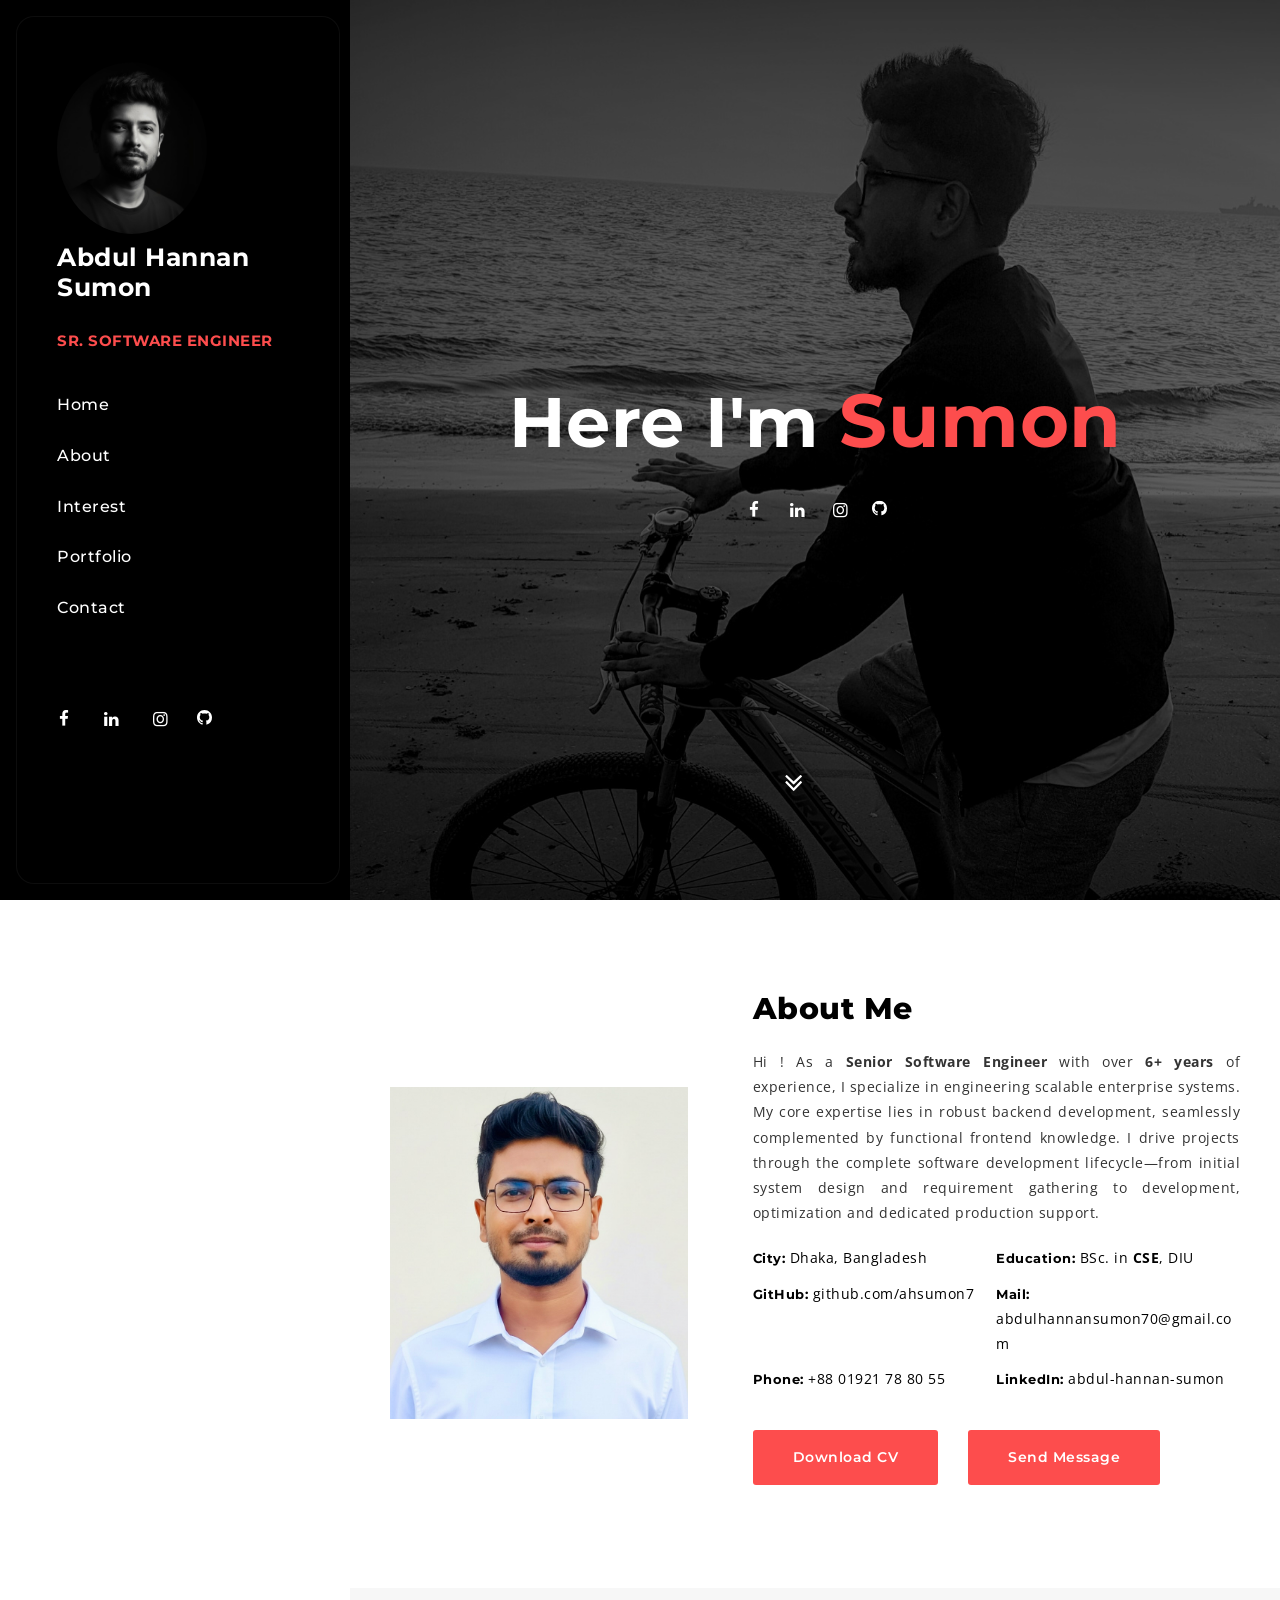
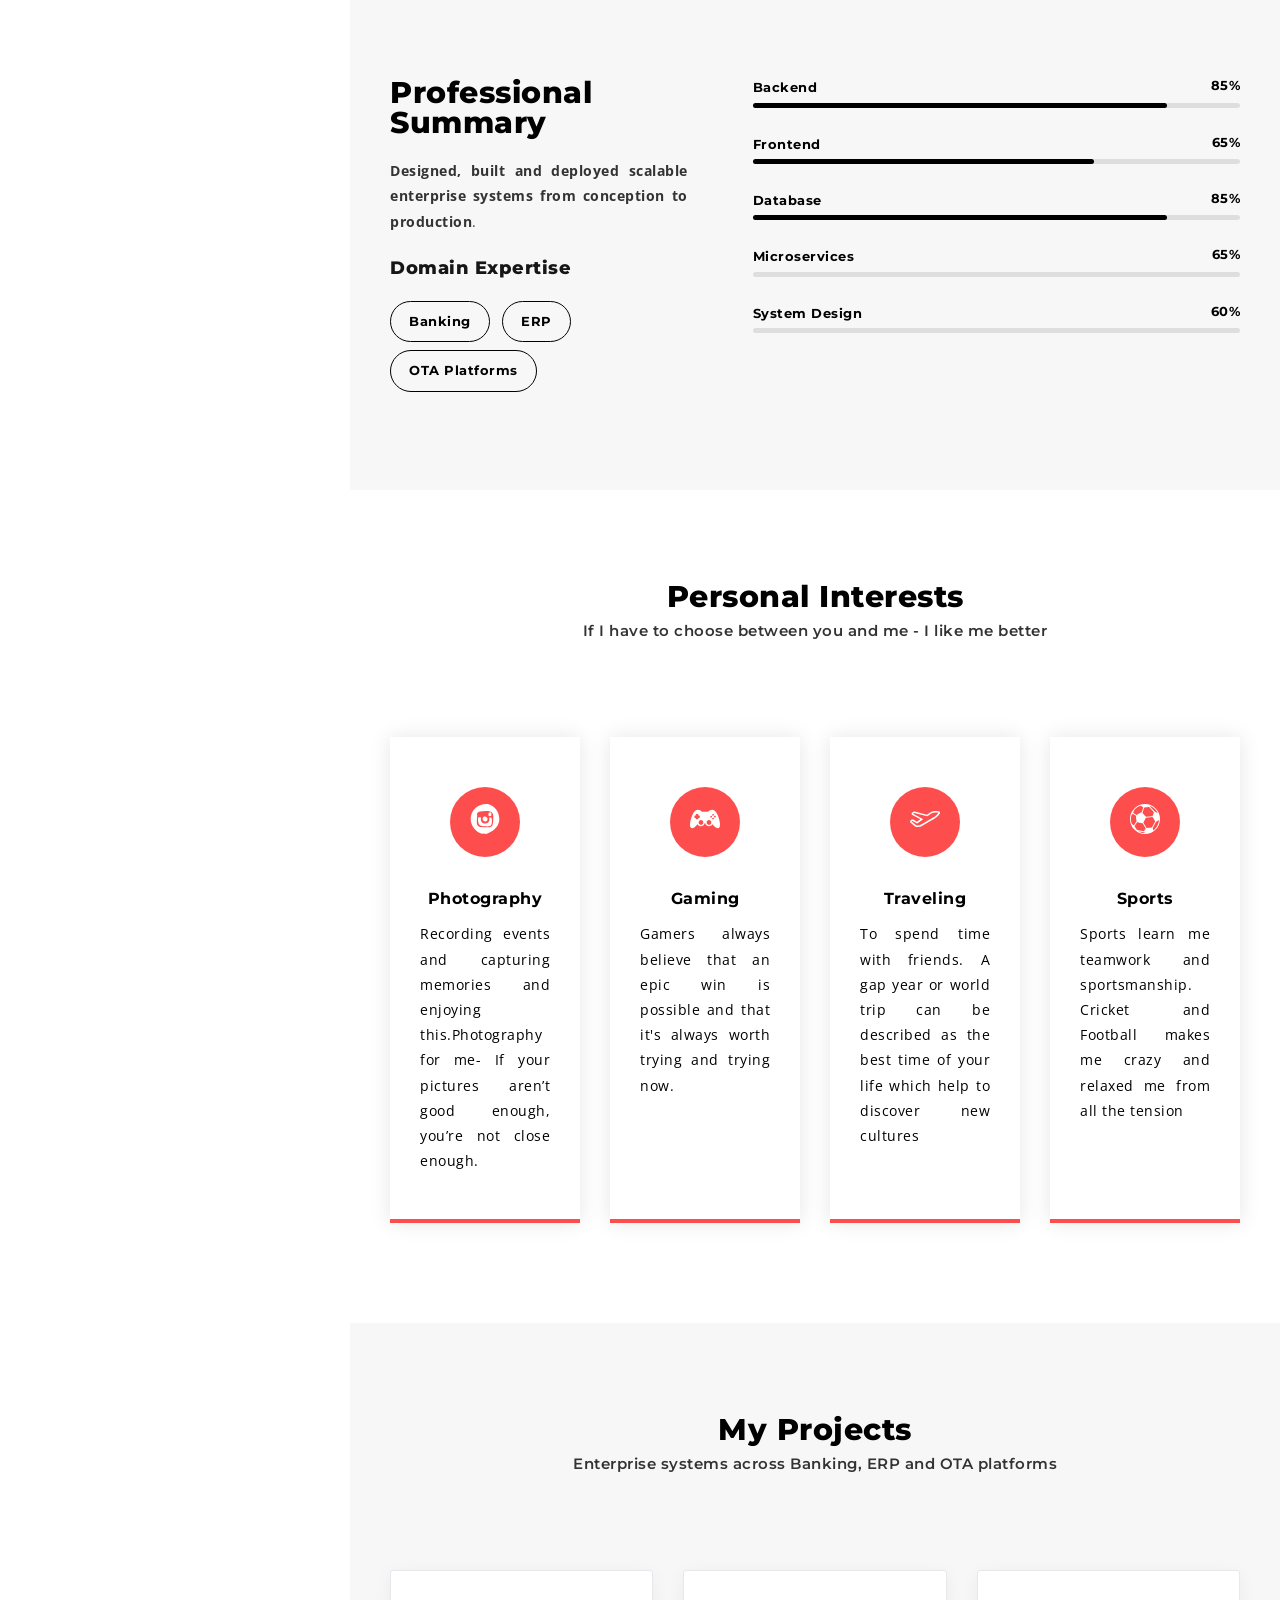
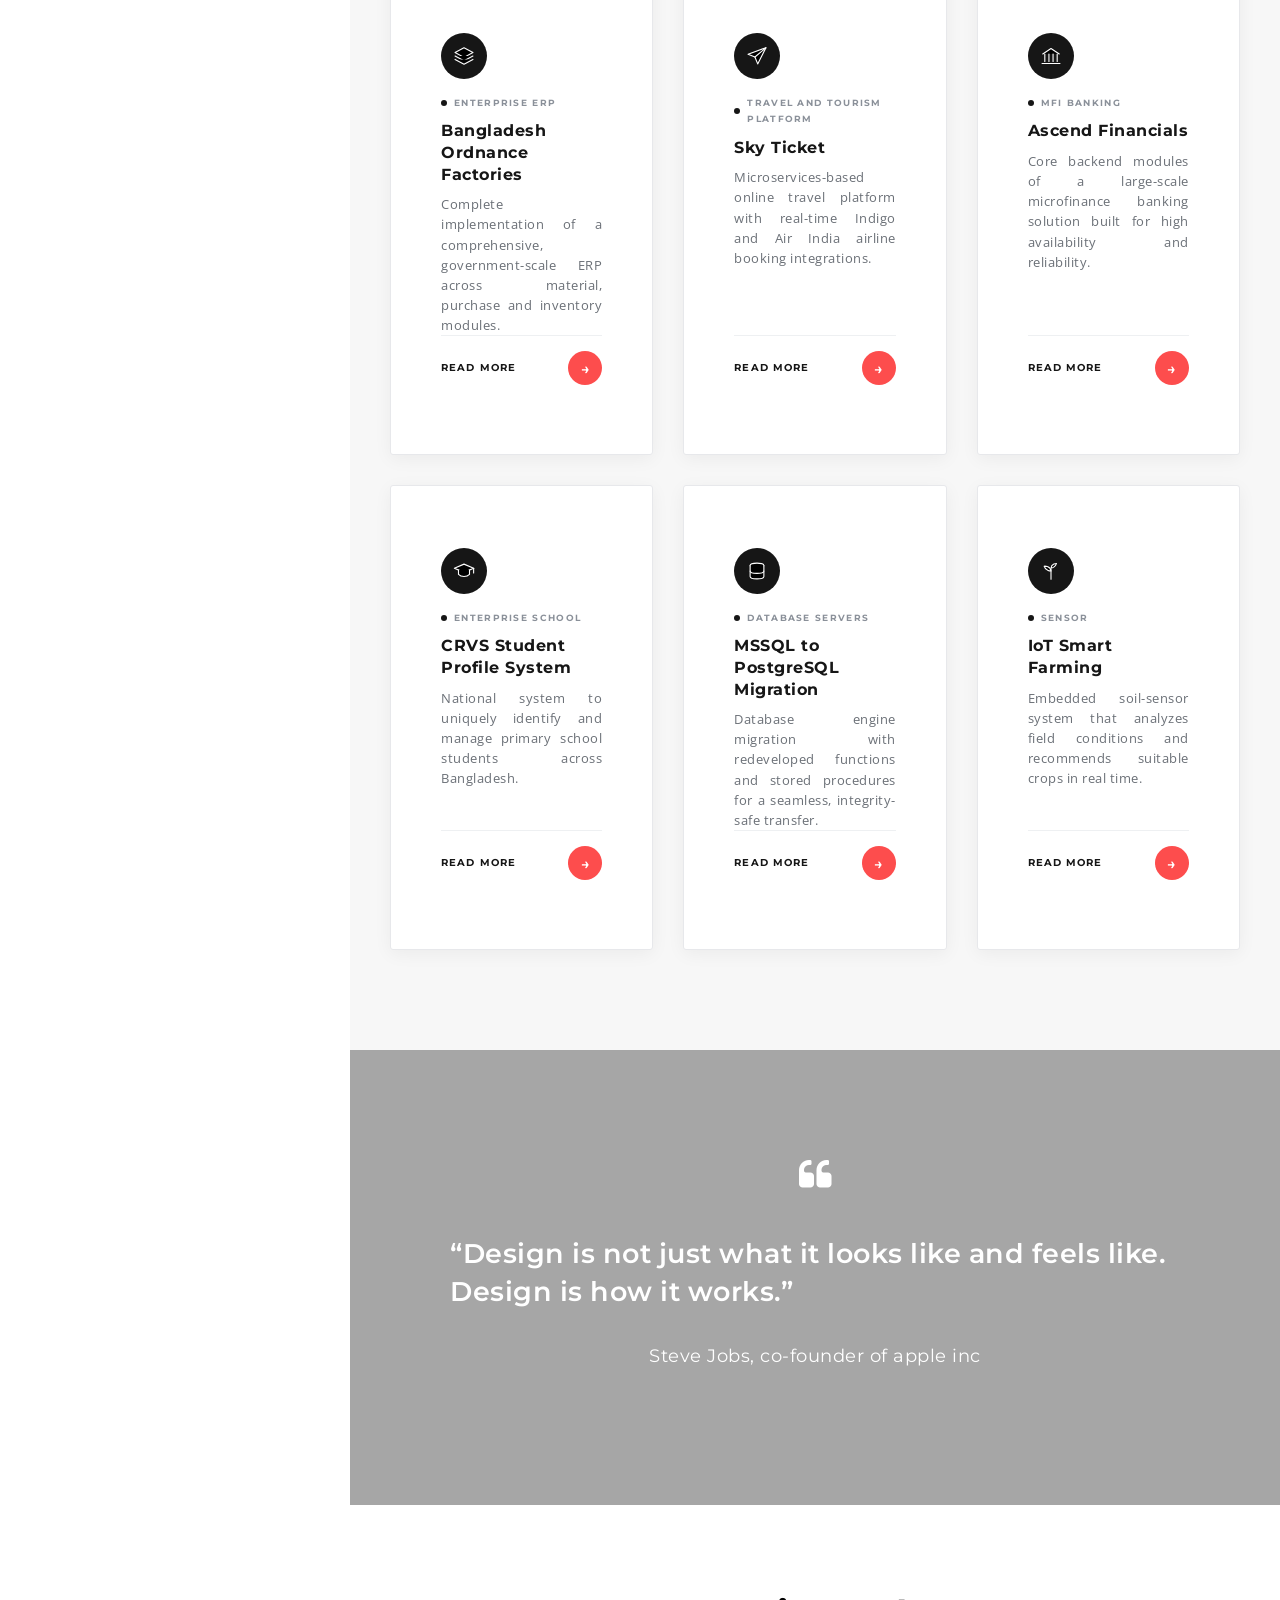
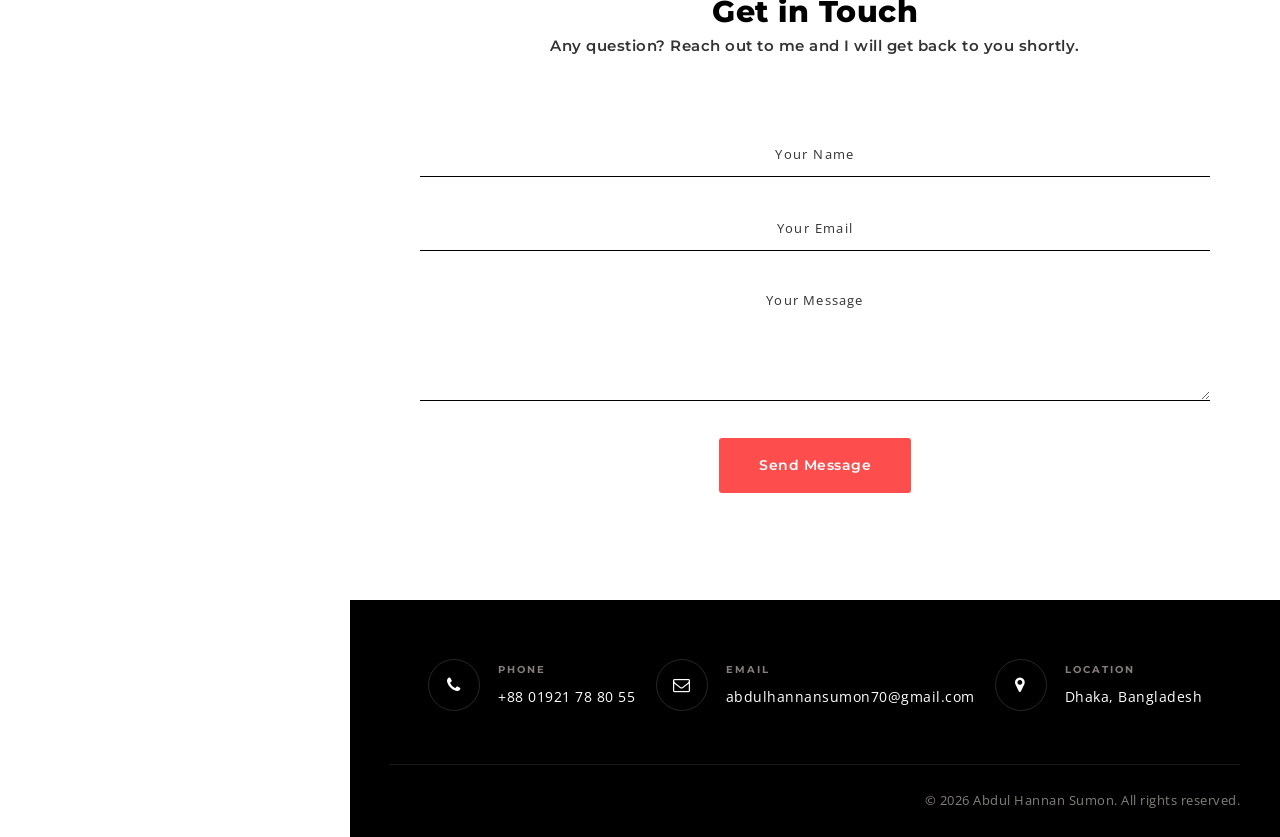
==== commit e584e6f4: "clean and and mail working" ====
--- a/index.html
+++ b/index.html
@@ -59,7 +59,7 @@
 			<div class="beny_tm_leftpart_wrap">
 				<div class="leftpart_inner">
 					<div class="author_image_wrap">
-						<img src="img/about/S1.jpg" alt="" />
+						<img src="img/about/S1.jpg?v=2" alt="" />
 					</div>
 					<div class="author_name">
 						<h3>Abdul Hannan Sumon</h3>
@@ -82,12 +82,15 @@
 							<ul>
 								<li><a href="https://www.facebook.com/AbdulHannanSumon07" target="_blank"><i
 											class="xcon-facebook"></i></a></li>
-								<li><a href="https://twitter.com/ah_sumon70" target="_blank"><i
-											class="xcon-twitter"></i></a></li>
 								<li><a href="https://www.linkedin.com/in/abdul-hannan-sumon-80a46a152/"
 										target="_blank"><i class="xcon-linkedin"></i></a></li>
 								<li><a href="https://www.instagram.com/ahsumon07/" target="_blank"><i
 											class="xcon-instagram"></i></a></li>
+								<li><a href="https://github.com/ahsumon7" target="_blank"><svg viewBox="0 0 16 16"
+											aria-hidden="true">
+											<path
+												d="M8 0C3.58 0 0 3.58 0 8c0 3.54 2.29 6.53 5.47 7.59.4.07.55-.17.55-.38 0-.19-.01-.82-.01-1.49-2.01.37-2.53-.49-2.69-.94-.09-.23-.48-.94-.82-1.13-.28-.15-.68-.52-.01-.53.63-.01 1.08.58 1.23.82.72 1.21 1.87.87 2.33.66.07-.52.28-.87.51-1.07-1.78-.2-3.64-.89-3.64-3.95 0-.87.31-1.59.82-2.15-.08-.2-.36-1.02.08-2.12 0 0 .67-.21 2.2.82.64-.18 1.32-.27 2-.27.68 0 1.36.09 2 .27 1.53-1.04 2.2-.82 2.2-.82.44 1.1.16 1.92.08 2.12.51.56.82 1.27.82 2.15 0 3.07-1.87 3.75-3.65 3.95.29.25.54.73.54 1.48 0 1.07-.01 1.93-.01 2.2 0 .21.15.46.55.38A8.01 8.01 0 0016 8c0-4.42-3.58-8-8-8z" />
+										</svg></a></li>
 
 							</ul>
 						</div>
@@ -115,12 +118,15 @@
 											<ul>
 												<li><a href="https://www.facebook.com/AbdulHannanSumon07"
 														target="_blank"><i class="xcon-facebook"></i></a></li>
-												<li><a href="https://twitter.com/ah_sumon70" target="_blank"><i
-															class="xcon-twitter"></i></a></li>
 												<li><a href="https://www.linkedin.com/in/abdul-hannan-sumon-80a46a152/"
 														target="_blank"><i class="xcon-linkedin"></i></a></li>
 												<li><a href="https://www.instagram.com/ahsumon07/" target="_blank"><i
 															class="xcon-instagram"></i></a></li>
+												<li><a href="https://github.com/ahsumon7" target="_blank"><svg
+															viewBox="0 0 16 16" aria-hidden="true">
+															<path
+																d="M8 0C3.58 0 0 3.58 0 8c0 3.54 2.29 6.53 5.47 7.59.4.07.55-.17.55-.38 0-.19-.01-.82-.01-1.49-2.01.37-2.53-.49-2.69-.94-.09-.23-.48-.94-.82-1.13-.28-.15-.68-.52-.01-.53.63-.01 1.08.58 1.23.82.72 1.21 1.87.87 2.33.66.07-.52.28-.87.51-1.07-1.78-.2-3.64-.89-3.64-3.95 0-.87.31-1.59.82-2.15-.08-.2-.36-1.02.08-2.12 0 0 .67-.21 2.2.82.64-.18 1.32-.27 2-.27.68 0 1.36.09 2 .27 1.53-1.04 2.2-.82 2.2-.82.44 1.1.16 1.92.08 2.12.51.56.82 1.27.82 2.15 0 3.07-1.87 3.75-3.65 3.95.29.25.54.73.54 1.48 0 1.07-.01 1.93-.01 2.2 0 .21.15.46.55.38A8.01 8.01 0 0016 8c0-4.42-3.58-8-8-8z" />
+														</svg></a></li>
 
 											</ul>
 										</div>
@@ -142,7 +148,7 @@
 							<div class="author_wrap">
 								<div class="leftbox">
 									<div class="image_wrap">
-										<img src="img/about/sam.PNG" alt="" />
+										<img src="img/about/sam.PNG?v=2" alt="" />
 									</div>
 								</div>
 								<div class="rightbox">
@@ -724,7 +730,8 @@
 														</div>
 														<div class="definitions_wrap">
 															<p>“Design is not just what it looks like and feels like.
-																Design is how it works.”</p>
+															</p>
+															<p>Design is how it works.”</p>
 														</div>
 														<div class="name_holder">
 															<p> Steve Jobs, co-founder of apple inc</p>
@@ -791,18 +798,23 @@
 						</div>
 						<div class="beny_tm_contact_wrap">
 							<div class="main_input_wrap">
-								<form action="sam.php" method="post" class="contact_form" id="contact_form">
+								<form action="https://api.web3forms.com/submit" method="post" class="contact_form"
+									id="contact_form">
+									<input type="hidden" name="access_key" value="91bc7955-f11c-4005-8f1e-3fd1319c2e54">
+									<input type="hidden" name="subject" value="New message from portfolio contact form">
+									<input type="hidden" name="from_name" value="Portfolio — ahsumon7.github.io">
+									<input type="checkbox" name="botcheck" class="hidden" style="display:none;">
 									<div class="returnmessage"
 										data-success="Your message has been received, We will contact you soon."></div>
 									<div class="empty_notice"><span>Please Fill Required Fields</span></div>
 									<div class="wrap wow fadeIn" data-wow-duration="1.2s" data-wow-delay="0.2s">
-										<input id="name" type="text" placeholder="Your Name">
+										<input id="name" name="name" type="text" placeholder="Your Name">
 									</div>
 									<div class="wrap wow fadeIn" data-wow-duration="1.2s" data-wow-delay="0.4s">
-										<input id="email" type="text" placeholder="Your Email">
+										<input id="email" name="email" type="email" placeholder="Your Email">
 									</div>
 									<div class="wrap wow fadeIn" data-wow-duration="1.2s" data-wow-delay="0.6s">
-										<textarea id="message" placeholder="Your Message"></textarea>
+										<textarea id="message" name="message" placeholder="Your Message"></textarea>
 									</div>
 									<div class="beny_tm_button wow fadeIn" data-wow-duration="1.2s"
 										data-wow-delay="0.8s">
@@ -825,31 +837,40 @@
 
 								<ul>
 									<li class="wow fadeIn" data-wow-duration="1.2s" data-wow-delay="0.4s">
-
-
-										<div class="image_holder">
-											<img class="svg" src="img/fotter/phone1.png" alt="" />
-										</div>
-										<p>+88 01921 78 80 55</p>
+										<div class="footer_item">
+											<span class="f_icon"><i class="xcon-phone"></i></span>
+											<div class="f_text">
+												<span class="f_label">Phone</span>
+												<p>+88 01921 78 80 55</p>
+											</div>
+										</div>
 									</li>
 									<li class="wow fadeIn" data-wow-duration="1.2s" data-wow-delay="0.6s">
-										<div class="image_holder">
-											<img class="svg" src="img/fotter/gmail.png" alt="" />
-										</div>
-										<p><a href="#">abdulhannansumon70@gmail.com</a></p>
+										<div class="footer_item">
+											<span class="f_icon"><i class="xcon-mail"></i></span>
+											<div class="f_text">
+												<span class="f_label">Email</span>
+												<p><a href="mailto:abdulhannansumon70@gmail.com">abdulhannansumon70@gmail.com</a></p>
+											</div>
+										</div>
 									</li>
 									<li class="wow fadeIn" data-wow-duration="1.2s" data-wow-delay="0.8s">
-										<div class="image_holder">
-											<img class="svg" src="img/fotter/loc3.png" alt="" />
-										</div>
-										<p>Dhaka,Bangladesh</p>
+										<div class="footer_item">
+											<span class="f_icon"><i class="xcon-location"></i></span>
+											<div class="f_text">
+												<span class="f_label">Location</span>
+												<p>Dhaka, Bangladesh</p>
+											</div>
+										</div>
 									</li>
 								</ul>
 							</div>
 						</div>
 					</div>
 					<div class="beny_tm_footer_wrap">
-						<p class="wow fadeIn" data-wow-duration="1.2s">&copy; Copyright 2026. Abdul Hannan Sumon</p>
+						<div class="container">
+							<p class="wow fadeIn" data-wow-duration="1.2s">&copy; 2026 Abdul Hannan Sumon. All rights reserved.</p>
+						</div>
 					</div>
 				</div>
 				<!-- /FOOTER -->
@@ -866,7 +887,7 @@
 	<script src="js/jquery.js"></script>
 	<!--[if lt IE 10]> <script type="text/javascript" src="js/ie8.js"></script> <![endif]-->
 	<script src="js/plugins.js"></script>
-	<script src="js/init.js"></script>
+	<script src="js/init.js?v=3"></script>
 	<!-- /SCRIPTS -->
 
 </body>
--- a/css/style.css
+++ b/css/style.css
@@ -1,4 +1,3 @@
-
 @charset "utf-8";
 /*
 /*	Copyright (c) 2018 Marketify
@@ -32,7 +31,8 @@
 	padding: 0px;
 	margin: 0px
 }
-body{
+
+body {
 	font-family: "Open Sans";
 	font-size: 14px;
 	line-height: 1.8;
@@ -40,112 +40,163 @@
 	word-wrap: break-word;
 	font-weight: 400;
 }
-svg{
+
+svg {
 	fill: currentcolor;
 	width: 15px;
 	height: 15px;
 }
-img.svg{
+
+img.svg {
 	width: 15px;
 	height: 15px;
 }
-p{
-  text-align: justify;
-  text-justify: inter-word;
+
+p {
+	text-align: justify;
+	text-justify: inter-word;
 }
 
 
 
 .beny_tm_wrapper_all,
 .beny_tm_section,
-.beny_tm_content{
-	width: 100%;
-	height: auto;
-	clear: both;
-	float: left;
-	
-	-webkit-box-sizing: border-box; /* Safari/Chrome, other WebKit */
-	   -moz-box-sizing: border-box; /* Firefox, other Gecko */
-			box-sizing: border-box; /* Opera/IE 8+ */ 
-}
-.beny_tm_content{
+.beny_tm_content {
+	width: 100%;
+	height: auto;
+	clear: both;
+	float: left;
+
+	-webkit-box-sizing: border-box;
+	/* Safari/Chrome, other WebKit */
+	-moz-box-sizing: border-box;
+	/* Firefox, other Gecko */
+	box-sizing: border-box;
+	/* Opera/IE 8+ */
+}
+
+.beny_tm_content {
 	position: relative;
 	z-index: 1;
 }
 
-::-webkit-input-placeholder { /* WebKit, Blink, Edge */
-    color: #333;
-}
-:-moz-placeholder { /* Mozilla Firefox 4 to 18 */
-   color: #333;
-   opacity:  1;
-}
-::-moz-placeholder { /* Mozilla Firefox 19+ */
-   color: #333;
-   opacity:  1;
-}
-:-ms-input-placeholder { /* Internet Explorer 10-11 */
-   color: #333;
-}
-::-ms-input-placeholder { /* Microsoft Edge */
-   color: #333;
-}
-
-::placeholder { /* Most modern browsers support this now. */
-   color: #333;
-}
-
-.beny_tm_preloader{
-  position: fixed;
-  background-color: #fff;
-  z-index: 9999999;
-  height: 100%;
-  width: 100%;	
-	
-  -webkit-transition: .2s all ease;
-  -o-transition: .2s all ease;
-  transition: .2s all ease;
-  -webkit-transition-delay: .5s;
-  -o-transition-delay: .5s;
-  transition-delay: .5s; }  
-.beny_tm_preloader .spinner_wrap{
+/* black fill behind the inset sidebar card (left lane only); sits below sidebar z-index:100 */
+.beny_tm_content::before {
+	content: "";
+	position: fixed;
+	top: 0px;
+	left: 0px;
+	bottom: 0px;
+	width: 360px;
+	background-color: #000;
+	z-index: 0;
+}
+
+/* 
+.beny_tm_leftpart_wrap .menu_list_wrap::before {
+	content: "";
+	display: block;
+	width: 90px;
+	height: 6px;
+	background: #e5560a;
+	border-radius: 2px;
+	margin-bottom: 28px;
+} */
+
+
+::-webkit-input-placeholder {
+	/* WebKit, Blink, Edge */
+	color: #333;
+}
+
+:-moz-placeholder {
+	/* Mozilla Firefox 4 to 18 */
+	color: #333;
+	opacity: 1;
+}
+
+::-moz-placeholder {
+	/* Mozilla Firefox 19+ */
+	color: #333;
+	opacity: 1;
+}
+
+:-ms-input-placeholder {
+	/* Internet Explorer 10-11 */
+	color: #333;
+}
+
+::-ms-input-placeholder {
+	/* Microsoft Edge */
+	color: #333;
+}
+
+::placeholder {
+	/* Most modern browsers support this now. */
+	color: #333;
+}
+
+.beny_tm_preloader {
+	position: fixed;
+	background-color: #fff;
+	z-index: 9999999;
+	height: 100%;
+	width: 100%;
+
+	-webkit-transition: .2s all ease;
+	-o-transition: .2s all ease;
+	transition: .2s all ease;
+	-webkit-transition-delay: .5s;
+	-o-transition-delay: .5s;
+	transition-delay: .5s;
+}
+
+.beny_tm_preloader .spinner_wrap {
 	position: absolute;
 	top: 50%;
 	left: 50%;
-	transform: translate(-50%,-50%);
+	transform: translate(-50%, -50%);
 	z-index: 33333;
 }
+
 .beny_tm_preloader.loaded {
-    opacity: 0;
-    visibility: hidden;
-}
+	opacity: 0;
+	visibility: hidden;
+}
+
 .beny_tm_preloader:before,
-.beny_tm_preloader:after{
-    content: "";
-    position: absolute;
-    height: 50%;
-    width: 100%;
-    background-color: #000;
-	
-    -webkit-transition: .7s all ease;
-    -o-transition: .7s all ease;
-    transition: .7s all ease;
-}
-.beny_tm_preloader:before{
-    top: 0;
-    left: 0; 
-}
-.beny_tm_preloader:after{
-    bottom: 0;
-	left: 0; 
-}
-.beny_tm_preloader.loaded:before, .beny_tm_preloader.loaded:after{height: 0%;}
+.beny_tm_preloader:after {
+	content: "";
+	position: absolute;
+	height: 50%;
+	width: 100%;
+	background-color: #000;
+
+	-webkit-transition: .7s all ease;
+	-o-transition: .7s all ease;
+	transition: .7s all ease;
+}
+
+.beny_tm_preloader:before {
+	top: 0;
+	left: 0;
+}
+
+.beny_tm_preloader:after {
+	bottom: 0;
+	left: 0;
+}
+
+.beny_tm_preloader.loaded:before,
+.beny_tm_preloader.loaded:after {
+	height: 0%;
+}
 
 /*---------------------------------------------------*/
 /*	02) BENY HEADER
 /*---------------------------------------------------*/
 
-.beny_tm_header{
+.beny_tm_header {
 	width: 100%;
 	height: auto;
 	clear: both;
@@ -153,84 +204,114 @@
 	position: fixed;
 	top: 0px;
 	z-index: 55;
-	
+
 	-webkit-transition: all .2s ease;
-	   -moz-transition: all .2s ease;
-	    -ms-transition: all .2s ease;
-	     -o-transition: all .2s ease;
-	        transition: all .2s ease;
-	
-	-webkit-box-sizing: border-box; /* Safari/Chrome, other WebKit */
-	   -moz-box-sizing: border-box; /* Firefox, other Gecko */
-			box-sizing: border-box; /* Opera/IE 8+ */
-}
-.beny_tm_header.scroll{
-	background-color: #fff;	
-	box-shadow: 0 1px 3px rgba(0,0,0,.1);
-}
-.beny_tm_header.scroll .beny_tm_navigation_wrap .menu > ul > li a{
+	-moz-transition: all .2s ease;
+	-ms-transition: all .2s ease;
+	-o-transition: all .2s ease;
+	transition: all .2s ease;
+
+	-webkit-box-sizing: border-box;
+	/* Safari/Chrome, other WebKit */
+	-moz-box-sizing: border-box;
+	/* Firefox, other Gecko */
+	box-sizing: border-box;
+	/* Opera/IE 8+ */
+}
+
+.beny_tm_header.scroll {
+	background-color: #fff;
+	box-shadow: 0 1px 3px rgba(0, 0, 0, .1);
+}
+
+.beny_tm_header.scroll .beny_tm_navigation_wrap .menu>ul>li a {
 	color: #000;
 	position: relative;
-	
+
 	-webkit-transition: all .3s ease;
-	   -moz-transition: all .3s ease;
-	    -ms-transition: all .3s ease;
-	     -o-transition: all .3s ease;
-	        transition: all .3s ease;
-}
-.beny_tm_header.scroll .beny_tm_navigation_wrap .menu > ul > li:hover a{color: #fd4d4d;}
+	-moz-transition: all .3s ease;
+	-ms-transition: all .3s ease;
+	-o-transition: all .3s ease;
+	transition: all .3s ease;
+}
+
+.beny_tm_header.scroll .beny_tm_navigation_wrap .menu>ul>li:hover a {
+	color: #fd4d4d;
+}
+
 .beny_tm_navigation_wrap,
-.beny_tm_navigation_wrap .navigation_inner{
-	width: 100%;
-	height: auto;
-	clear: both;
-	float: left;
-	
-	-webkit-box-sizing: border-box; /* Safari/Chrome, other WebKit */
-	   -moz-box-sizing: border-box; /* Firefox, other Gecko */
-			box-sizing: border-box; /* Opera/IE 8+ */
-}
-.beny_tm_navigation_wrap{
-	min-height: 38px;	
+.beny_tm_navigation_wrap .navigation_inner {
+	width: 100%;
+	height: auto;
+	clear: both;
+	float: left;
+
+	-webkit-box-sizing: border-box;
+	/* Safari/Chrome, other WebKit */
+	-moz-box-sizing: border-box;
+	/* Firefox, other Gecko */
+	box-sizing: border-box;
+	/* Opera/IE 8+ */
+}
+
+.beny_tm_navigation_wrap {
+	min-height: 38px;
 	line-height: 38px;
 	padding: 35px 0px;
-	
+
 	-webkit-transition: all .5s ease;
-	   -moz-transition: all .5s ease;
-	    -ms-transition: all .5s ease;
-	     -o-transition: all .5s ease;
-	        transition: all .5s ease;
-}
-.beny_tm_header.scroll .beny_tm_navigation_wrap{padding: 24px 0px;}
-.beny_tm_navigation_wrap .navigation_inner{position: relative;}
-.beny_tm_navigation_wrap .logo{
+	-moz-transition: all .5s ease;
+	-ms-transition: all .5s ease;
+	-o-transition: all .5s ease;
+	transition: all .5s ease;
+}
+
+.beny_tm_header.scroll .beny_tm_navigation_wrap {
+	padding: 24px 0px;
+}
+
+.beny_tm_navigation_wrap .navigation_inner {
+	position: relative;
+}
+
+.beny_tm_navigation_wrap .logo {
 	position: absolute;
 	left: 0px;
 	top: -3px;
 	z-index: 1;
 }
-.beny_tm_navigation_wrap .nav_list_wrap{
+
+.beny_tm_navigation_wrap .nav_list_wrap {
 	width: 100%;
 	height: auto;
 	clear: both;
 	float: left;
 	position: relative;
 	text-align: right;
-	
-	-webkit-box-sizing: border-box; /* Safari/Chrome, other WebKit */
-	   -moz-box-sizing: border-box; /* Firefox, other Gecko */
-			box-sizing: border-box; /* Opera/IE 8+ */
-}
-.beny_tm_navigation_wrap .menu > ul{
+
+	-webkit-box-sizing: border-box;
+	/* Safari/Chrome, other WebKit */
+	-moz-box-sizing: border-box;
+	/* Firefox, other Gecko */
+	box-sizing: border-box;
+	/* Opera/IE 8+ */
+}
+
+.beny_tm_navigation_wrap .menu>ul {
 	margin: 0px;
 	list-style-type: none;
 }
-.beny_tm_navigation_wrap .menu > ul > li{
+
+.beny_tm_navigation_wrap .menu>ul>li {
 	margin: 0px 30px 0px 0px;
-	display:inline-block; 
-}
-.beny_tm_navigation_wrap .menu > ul > li:last-child{margin-right: 0px;}
-.beny_tm_navigation_wrap .menu > ul > li a{
+	display: inline-block;
+}
+
+.beny_tm_navigation_wrap .menu>ul>li:last-child {
+	margin-right: 0px;
+}
+
+.beny_tm_navigation_wrap .menu>ul>li a {
 	text-decoration: none;
 	color: #fff;
 	font-family: "Montserrat";
@@ -238,78 +319,106 @@
 	font-weight: 600;
 	display: block;
 	position: relative;
-	
+
 	-webkit-transition: all .3s ease;
-	   -moz-transition: all .3s ease;
-	    -ms-transition: all .3s ease;
-	     -o-transition: all .3s ease;
-	        transition: all .3s ease;
-}
-.beny_tm_navigation_wrap .menu > ul > li:hover a{color: #fd4d4d;}
-.beny_tm_navigation_wrap .social_icons_wrap{
+	-moz-transition: all .3s ease;
+	-ms-transition: all .3s ease;
+	-o-transition: all .3s ease;
+	transition: all .3s ease;
+}
+
+.beny_tm_navigation_wrap .menu>ul>li:hover a {
+	color: #fd4d4d;
+}
+
+.beny_tm_navigation_wrap .social_icons_wrap {
 	position: absolute;
 	right: 0px;
 	top: 0px;
 }
-.beny_tm_navigation_wrap .social_icons_wrap > ul{
+
+.beny_tm_navigation_wrap .social_icons_wrap>ul {
 	margin: 0px;
 	list-style-type: none;
 }
-.beny_tm_navigation_wrap .social_icons_wrap > ul > li{
+
+.beny_tm_navigation_wrap .social_icons_wrap>ul>li {
 	margin: 0px 10px 0px 0px;
 	display: inline-block;
 }
-.beny_tm_navigation_wrap .social_icons_wrap > ul > li:last-child{margin-right: 0px;}
-.beny_tm_navigation_wrap .social_icons_wrap > ul > li a{
+
+.beny_tm_navigation_wrap .social_icons_wrap>ul>li:last-child {
+	margin-right: 0px;
+}
+
+.beny_tm_navigation_wrap .social_icons_wrap>ul>li a {
 	text-decoration: none;
 	color: #fff;
 	font-size: 16px;
 	display: inline-block;
-	
+
 	-webkit-transition: all .3s ease;
-	   -moz-transition: all .3s ease;
-	    -ms-transition: all .3s ease;
-	     -o-transition: all .3s ease;
-	        transition: all .3s ease;
-}
-.beny_tm_navigation_wrap .social_icons_wrap > ul > li a:hover{color: #ed2629;}
+	-moz-transition: all .3s ease;
+	-ms-transition: all .3s ease;
+	-o-transition: all .3s ease;
+	transition: all .3s ease;
+}
+
+.beny_tm_navigation_wrap .social_icons_wrap>ul>li a:hover {
+	color: #ed2629;
+}
 
 /*---------------------------------------------------*/
 /*	03) BENY MOBILE MENU
 /*---------------------------------------------------*/
 
-.beny_tm_mobile_menu_wrap{
-	width: 100%;
-	height: auto;
-	clear: both;
-	float: left;
-	background-color: rgba(255,255,255,.97);
+.beny_tm_mobile_menu_wrap {
+	width: 100%;
+	height: auto;
+	clear: both;
+	float: left;
+	background-color: rgba(255, 255, 255, .97);
 	padding: 50px 20px;
 	display: none;
-	border-bottom: 1px solid rgba(255,255,255,.09);
-	border-top: 1px solid rgba(255,255,255,.09);
-	
-	-webkit-box-sizing: border-box; /* Safari/Chrome, other WebKit */
-	   -moz-box-sizing: border-box; /* Firefox, other Gecko */
-			box-sizing: border-box; /* Opera/IE 8+ */	
-}
-.beny_tm_mobile_menu_wrap .mob_menu{
-	width: 100%;
-	height: auto;
-	clear: both;
-	float: left;
-	
-	-webkit-box-sizing: border-box; /* Safari/Chrome, other WebKit */
-	   -moz-box-sizing: border-box; /* Firefox, other Gecko */
-			box-sizing: border-box; /* Opera/IE 8+ */
-}
-.beny_tm_mobile_menu_wrap .mob_menu > ul{
+	border-bottom: 1px solid rgba(255, 255, 255, .09);
+	border-top: 1px solid rgba(255, 255, 255, .09);
+
+	-webkit-box-sizing: border-box;
+	/* Safari/Chrome, other WebKit */
+	-moz-box-sizing: border-box;
+	/* Firefox, other Gecko */
+	box-sizing: border-box;
+	/* Opera/IE 8+ */
+}
+
+.beny_tm_mobile_menu_wrap .mob_menu {
+	width: 100%;
+	height: auto;
+	clear: both;
+	float: left;
+
+	-webkit-box-sizing: border-box;
+	/* Safari/Chrome, other WebKit */
+	-moz-box-sizing: border-box;
+	/* Firefox, other Gecko */
+	box-sizing: border-box;
+	/* Opera/IE 8+ */
+}
+
+.beny_tm_mobile_menu_wrap .mob_menu>ul {
 	margin: 0px;
 	list-style-type: none;
 }
-.beny_tm_mobile_menu_wrap .mob_menu > ul > li{margin: 0px 0px 5px 0px;}
-.beny_tm_mobile_menu_wrap .mob_menu > ul > li:last-child{margin-bottom: 0px;}
-.beny_tm_mobile_menu_wrap .mob_menu > ul > li a{
+
+.beny_tm_mobile_menu_wrap .mob_menu>ul>li {
+	margin: 0px 0px 5px 0px;
+}
+
+.beny_tm_mobile_menu_wrap .mob_menu>ul>li:last-child {
+	margin-bottom: 0px;
+}
+
+.beny_tm_mobile_menu_wrap .mob_menu>ul>li a {
 	text-decoration: none;
 	color: #000;
 	font-family: "Montserrat";
@@ -321,133 +430,165 @@
 /*	04) BENY HAMBURGER
 /*---------------------------------------------------*/
 
-.beny_tm_trigger{
+.beny_tm_trigger {
 	position: absolute;
 	right: 0px;
 	top: 11px;
 	display: none;
 }
-.beny_tm_trigger .hamburger{
-    padding: 15px 15px;
-    display: inline-block;
-    cursor: pointer;
-    transition-property: opacity, filter;
-    transition-duration: 0.15s;
-    transition-timing-function: linear;
-    font: inherit;
-    color: inherit;
-    text-transform: none;
-    background-color: transparent;
-    border: 0;
-    margin: 0;
-    overflow: visible;
-}
-.beny_tm_trigger .hamburger-box{
-    width: 30px;
-    height: 18px;
-    display: inline-block;
-    position: relative;
-}
-.beny_tm_trigger .hamburger-inner{
-    display: block;
-    top: 50%;
-    margin-top: -2px;
-}
-.beny_tm_trigger .hamburger-inner, .hamburger-inner::before, .hamburger-inner::after{
-    width: 30px;
-    height: 2px;
-    background-color: #333333;
-    position: absolute;
-    transition-property: transform;
-    transition-duration: 0.15s;
-    transition-timing-function: ease;
-	
+
+.beny_tm_trigger .hamburger {
+	padding: 15px 15px;
+	display: inline-block;
+	cursor: pointer;
+	transition-property: opacity, filter;
+	transition-duration: 0.15s;
+	transition-timing-function: linear;
+	font: inherit;
+	color: inherit;
+	text-transform: none;
+	background-color: transparent;
+	border: 0;
+	margin: 0;
+	overflow: visible;
+}
+
+.beny_tm_trigger .hamburger-box {
+	width: 30px;
+	height: 18px;
+	display: inline-block;
+	position: relative;
+}
+
+.beny_tm_trigger .hamburger-inner {
+	display: block;
+	top: 50%;
+	margin-top: -2px;
+}
+
+.beny_tm_trigger .hamburger-inner,
+.hamburger-inner::before,
+.hamburger-inner::after {
+	width: 30px;
+	height: 2px;
+	background-color: #333333;
+	position: absolute;
+	transition-property: transform;
+	transition-duration: 0.15s;
+	transition-timing-function: ease;
+
 	-webkit-border-radius: 4px;
-	   -moz-border-radius: 4px;
-	        border-radius: 4px;
-}
+	-moz-border-radius: 4px;
+	border-radius: 4px;
+}
+
 .beny_tm_trigger .hamburger-inner::before,
-.beny_tm_trigger .hamburger-inner::after{
-    content: "";
-    display: block;
-}
-.beny_tm_trigger .hamburger-inner::before{top: -8px;}
-.beny_tm_trigger .hamburger-inner::after{ bottom: -10px;}
-.beny_tm_trigger .hamburger--collapse-r .hamburger-inner{
-    top: auto;
-    bottom: 0;
-    transition-duration: 0.13s;
-    transition-delay: 0.13s;
-    transition-timing-function: cubic-bezier(0.55, 0.055, 0.675, 0.19);
-}
-.beny_tm_trigger .hamburger--collapse-r .hamburger-inner::after{
-    top: -16px;
-    transition: top 0.2s 0.2s cubic-bezier(0.33333, 0.66667, 0.66667, 1), opacity 0.1s linear;
-}
-.beny_tm_trigger .hamburger--collapse-r .hamburger-inner::before{
-    transition: top 0.12s 0.2s cubic-bezier(0.33333, 0.66667, 0.66667, 1), transform 0.13s cubic-bezier(0.55, 0.055, 0.675, 0.19);
-}
-.beny_tm_trigger .hamburger--collapse-r.is-active .hamburger-inner{
-    transform: translate3d(0, -10px, 0) rotate(45deg);
-    transition-delay: 0.22s;
-    transition-timing-function: cubic-bezier(0.215, 0.61, 0.355, 1);
-}
-.beny_tm_trigger .hamburger--collapse-r.is-active .hamburger-inner::after{
-    top: 0;
-    opacity: 0;
-    transition: top 0.2s cubic-bezier(0.33333, 0, 0.66667, 0.33333), opacity 0.1s 0.22s linear;
-}
-.beny_tm_trigger .hamburger--collapse-r.is-active .hamburger-inner::before{
-    top: 0;
-    transform: rotate(90deg);
-    transition: top 0.1s 0.16s cubic-bezier(0.33333, 0, 0.66667, 0.33333), transform 0.13s 0.25s cubic-bezier(0.215, 0.61, 0.355, 1);
-}
-.beny_tm_trigger .hamburger{
+.beny_tm_trigger .hamburger-inner::after {
+	content: "";
+	display: block;
+}
+
+.beny_tm_trigger .hamburger-inner::before {
+	top: -8px;
+}
+
+.beny_tm_trigger .hamburger-inner::after {
+	bottom: -10px;
+}
+
+.beny_tm_trigger .hamburger--collapse-r .hamburger-inner {
+	top: auto;
+	bottom: 0;
+	transition-duration: 0.13s;
+	transition-delay: 0.13s;
+	transition-timing-function: cubic-bezier(0.55, 0.055, 0.675, 0.19);
+}
+
+.beny_tm_trigger .hamburger--collapse-r .hamburger-inner::after {
+	top: -16px;
+	transition: top 0.2s 0.2s cubic-bezier(0.33333, 0.66667, 0.66667, 1), opacity 0.1s linear;
+}
+
+.beny_tm_trigger .hamburger--collapse-r .hamburger-inner::before {
+	transition: top 0.12s 0.2s cubic-bezier(0.33333, 0.66667, 0.66667, 1), transform 0.13s cubic-bezier(0.55, 0.055, 0.675, 0.19);
+}
+
+.beny_tm_trigger .hamburger--collapse-r.is-active .hamburger-inner {
+	transform: translate3d(0, -10px, 0) rotate(45deg);
+	transition-delay: 0.22s;
+	transition-timing-function: cubic-bezier(0.215, 0.61, 0.355, 1);
+}
+
+.beny_tm_trigger .hamburger--collapse-r.is-active .hamburger-inner::after {
+	top: 0;
+	opacity: 0;
+	transition: top 0.2s cubic-bezier(0.33333, 0, 0.66667, 0.33333), opacity 0.1s 0.22s linear;
+}
+
+.beny_tm_trigger .hamburger--collapse-r.is-active .hamburger-inner::before {
+	top: 0;
+	transform: rotate(90deg);
+	transition: top 0.1s 0.16s cubic-bezier(0.33333, 0, 0.66667, 0.33333), transform 0.13s 0.25s cubic-bezier(0.215, 0.61, 0.355, 1);
+}
+
+.beny_tm_trigger .hamburger {
 	padding: 0px;
 	height: 100%;
 	display: table-cell;
 	vertical-align: middle;
 }
-.beny_tm_trigger .hamburger-box{display: block;}
+
+.beny_tm_trigger .hamburger-box {
+	display: block;
+}
+
 .beny_tm_trigger .hamburger .hamburger-inner::before,
 .beny_tm_trigger .hamburger .hamburger-inner::after,
-.beny_tm_trigger .hamburger .hamburger-inner{
+.beny_tm_trigger .hamburger .hamburger-inner {
 	background-color: #000;
 	width: 30px;
-	
+
 	-webkit-transition: all .3s ease;
-	   -moz-transition: all .3s ease;
-	    -ms-transition: all .3s ease;
-	     -o-transition: all .3s ease;
-	        transition: all .3s ease;
+	-moz-transition: all .3s ease;
+	-ms-transition: all .3s ease;
+	-o-transition: all .3s ease;
+	transition: all .3s ease;
 }
 
 /*---------------------------------------------------*/
 /*	05) BENY CONTENT
 /*---------------------------------------------------*/
 
-.beny_tm_hero_header{
-	width: 100%;
-	height: auto;
-	clear: both;
-	float: left;
-	
-	-webkit-box-sizing: border-box; /* Safari/Chrome, other WebKit */
-	   -moz-box-sizing: border-box; /* Firefox, other Gecko */
-			box-sizing: border-box; /* Opera/IE 8+ */
-}
-.beny_tm_universal_box_wrap{
-	width: 100%;
-	height: auto;
-	clear: both;
-	float: left;
-	position: relative;
-	
-	-webkit-box-sizing: border-box; /* Safari/Chrome, other WebKit */
-	   -moz-box-sizing: border-box; /* Firefox, other Gecko */
-			box-sizing: border-box; /* Opera/IE 8+ */
-}
-.beny_tm_universal_box_wrap .bg_wrap{
+.beny_tm_hero_header {
+	width: 100%;
+	height: auto;
+	clear: both;
+	float: left;
+
+	-webkit-box-sizing: border-box;
+	/* Safari/Chrome, other WebKit */
+	-moz-box-sizing: border-box;
+	/* Firefox, other Gecko */
+	box-sizing: border-box;
+	/* Opera/IE 8+ */
+}
+
+.beny_tm_universal_box_wrap {
+	width: 100%;
+	height: auto;
+	clear: both;
+	float: left;
+	position: relative;
+
+	-webkit-box-sizing: border-box;
+	/* Safari/Chrome, other WebKit */
+	-moz-box-sizing: border-box;
+	/* Firefox, other Gecko */
+	box-sizing: border-box;
+	/* Opera/IE 8+ */
+}
+
+.beny_tm_universal_box_wrap .bg_wrap {
 	position: absolute;
 	top: 0px;
 	bottom: 0px;
@@ -455,7 +596,8 @@
 	right: 0px;
 	z-index: 10;
 }
-.beny_tm_universal_box_wrap .overlay_image{
+
+.beny_tm_universal_box_wrap .overlay_image {
 	position: absolute;
 	top: 0px;
 	bottom: 0px;
@@ -466,7 +608,8 @@
 	background-size: cover;
 	background-position: center;
 }
-.beny_tm_universal_box_wrap .overlay_video{
+
+.beny_tm_universal_box_wrap .overlay_video {
 	position: absolute;
 	top: 0px;
 	bottom: 0px;
@@ -475,7 +618,8 @@
 	z-index: 15;
 	overflow: hidden;
 }
-.beny_tm_universal_box_wrap .overlay_video video{
+
+.beny_tm_universal_box_wrap .overlay_video video {
 	width: 100%;
 	height: 100%;
 	background-repeat: no-repeat;
@@ -483,7 +627,8 @@
 	background-size: cover;
 	object-fit: cover;
 }
-.beny_tm_universal_box_wrap .overlay_color{
+
+.beny_tm_universal_box_wrap .overlay_color {
 	position: absolute;
 	top: 0px;
 	bottom: 0px;
@@ -491,34 +636,50 @@
 	right: 0px;
 	z-index: 20;
 }
-.beny_tm_universal_box_wrap .overlay_image.hero{background-image: url(../img/hero/sam.jpg);}
-.beny_tm_universal_box_wrap .overlay_color.hero{background-color: rgba(0,0,0,.6);}
-.beny_tm_universal_box_wrap .content{
+
+.beny_tm_universal_box_wrap .overlay_image.hero {
+	background-image: url(../img/hero/sam.jpg);
+}
+
+.beny_tm_universal_box_wrap .overlay_color.hero {
+	background-color: rgba(0, 0, 0, .6);
+}
+
+.beny_tm_universal_box_wrap .content {
 	width: 100%;
 	height: auto;
 	clear: both;
 	float: left;
 	position: relative;
 	z-index: 25;
-	
-	-webkit-box-sizing: border-box; /* Safari/Chrome, other WebKit */
-	   -moz-box-sizing: border-box; /* Firefox, other Gecko */
-			box-sizing: border-box; /* Opera/IE 8+ */
-}
-.beny_tm_universal_box_wrap .content.hero{
+
+	-webkit-box-sizing: border-box;
+	/* Safari/Chrome, other WebKit */
+	-moz-box-sizing: border-box;
+	/* Firefox, other Gecko */
+	box-sizing: border-box;
+	/* Opera/IE 8+ */
+}
+
+.beny_tm_universal_box_wrap .content.hero {
 	height: 100vh;
 	overflow: hidden;
 }
-.beny_tm_universal_box_wrap .container.hero{position: static;}
-.beny_tm_hero_title{
+
+.beny_tm_universal_box_wrap .container.hero {
+	position: static;
+}
+
+.beny_tm_hero_title {
 	position: absolute;
 	width: 100%;
 	top: 50%;
 	left: 50%;
-	transform: translate(-50%,-50%);
+	transform: translate(-50%, -50%);
 	text-align: center;
 }
-.beny_tm_hero_title h5{
+
+.beny_tm_hero_title h5 {
 	color: #fff;
 	font-weight: 500;
 	font-size: 24px;
@@ -526,7 +687,8 @@
 	line-height: 1.5;
 	margin-bottom: 25px;
 }
-.beny_tm_hero_title .name{
+
+.beny_tm_hero_title .name {
 	color: #fff;
 	font-weight: 700;
 	font-size: 80px;
@@ -534,39 +696,52 @@
 	line-height: 1.2;
 	margin-bottom: 30px;
 }
-.beny_tm_hero_title .name span{
+
+.beny_tm_hero_title .name span {
 	color: #fd4d4d;
 	font-size: 75px;
 }
-.beny_tm_hero_share{
+
+.beny_tm_hero_share {
 	width: 100%;
 	height: auto;
 	clear: both;
 	float: left;
 	text-align: center;
-	
-	box-sizing: border-box;
-}
-.beny_tm_hero_share ul{
+
+	box-sizing: border-box;
+}
+
+.beny_tm_hero_share ul {
 	margin: 0px;
 	list-style-type: none;
 }
-.beny_tm_hero_share ul li{
+
+.beny_tm_hero_share ul li {
 	margin: 0px 15px 0px 0px;
 	display: inline-block;
 }
-.beny_tm_hero_share ul li:last-child{margin-right: 0px;}
-.beny_tm_hero_share ul li a{
+
+.beny_tm_hero_share ul li:last-child {
+	margin-right: 0px;
+}
+
+.beny_tm_hero_share ul li a {
 	text-decoration: none;
 	color: #fff;
-	
+
 	transition: all .3s ease;
 }
-.beny_tm_hero_share ul li a:hover{color: #fd4d4d;	}
-.beny_tm_hero_share ul li a i{
+
+.beny_tm_hero_share ul li a:hover {
+	color: #fd4d4d;
+}
+
+.beny_tm_hero_share ul li a i {
 	font-size: 17px;
 }
-.beny_tm_arrow_wrap{
+
+.beny_tm_arrow_wrap {
 	position: absolute;
 	left: 50%;
 	bottom: 10%;
@@ -574,47 +749,77 @@
 	margin-left: -21px;
 	z-index: 11;
 }
+
 .beny_tm_arrow_wrap.bounce {
-  -webkit-animation: bounce 2s infinite;
-  animation: bounce 2s infinite; }
+	-webkit-animation: bounce 2s infinite;
+	animation: bounce 2s infinite;
+}
 
 @-webkit-keyframes bounce {
-  0%, 20%, 50%, 80%, 100% {
-    -webkit-transform: translateY(0);
-    transform: translateY(0); }
-  40% {
-    -webkit-transform: translateY(-30px);
-    transform: translateY(-30px); }
-  60% {
-    -webkit-transform: translateY(-15px);
-    transform: translateY(-15px); } }
+
+	0%,
+	20%,
+	50%,
+	80%,
+	100% {
+		-webkit-transform: translateY(0);
+		transform: translateY(0);
+	}
+
+	40% {
+		-webkit-transform: translateY(-30px);
+		transform: translateY(-30px);
+	}
+
+	60% {
+		-webkit-transform: translateY(-15px);
+		transform: translateY(-15px);
+	}
+}
 
 @keyframes bounce {
-  0%, 20%, 50%, 80%, 100% {
-    -webkit-transform: translateY(0);
-    transform: translateY(0); }
-  40% {
-    -webkit-transform: translateY(-30px);
-    transform: translateY(-30px); }
-  60% {
-    -webkit-transform: translateY(-15px);
-    transform: translateY(-15px); } }
-.beny_tm_arrow_wrap a{
+
+	0%,
+	20%,
+	50%,
+	80%,
+	100% {
+		-webkit-transform: translateY(0);
+		transform: translateY(0);
+	}
+
+	40% {
+		-webkit-transform: translateY(-30px);
+		transform: translateY(-30px);
+	}
+
+	60% {
+		-webkit-transform: translateY(-15px);
+		transform: translateY(-15px);
+	}
+}
+
+.beny_tm_arrow_wrap a {
 	text-decoration: none;
 	color: #fff;
 	font-size: 30px;
 }
-.beny_tm_button{
-	width: 100%;
-	height: auto;
-	clear: both;
-	float: left;
-	
-	-webkit-box-sizing: border-box; /* Safari/Chrome, other WebKit */
-	   -moz-box-sizing: border-box; /* Firefox, other Gecko */
-			box-sizing: border-box; /* Opera/IE 8+ */ 
-}
-.beny_tm_button a{
+
+.beny_tm_button {
+	width: 100%;
+	height: auto;
+	clear: both;
+	float: left;
+
+	-webkit-box-sizing: border-box;
+	/* Safari/Chrome, other WebKit */
+	-moz-box-sizing: border-box;
+	/* Firefox, other Gecko */
+	box-sizing: border-box;
+	/* Opera/IE 8+ */
+}
+
+.beny_tm_button a {
 	text-decoration: none;
 	color: #fff;
 	background-color: #fd4d4d;
@@ -626,11 +831,13 @@
 	position: relative;
 	overflow: hidden;
 }
-.beny_tm_button a span{
+
+.beny_tm_button a span {
 	position: relative;
 	z-index: 2;
 }
-.beny_tm_button a:before{
+
+.beny_tm_button a:before {
 	position: absolute;
 	content: "";
 	top: 0px;
@@ -641,15 +848,18 @@
 	transform: skew(50deg);
 	transition-duration: .6s;
 	z-index: 1;
- 
-}
-.beny_tm_button a:hover:before{width: 170%;}
+
+}
+
+.beny_tm_button a:hover:before {
+	width: 170%;
+}
 
 /*---------------------------------------------------*/
 /*	06) BENY ABOUT
 /*---------------------------------------------------*/
 
-.beny_tm_main_title_holder{
+.beny_tm_main_title_holder {
 	width: 100%;
 	height: auto;
 	clear: both;
@@ -657,22 +867,42 @@
 	text-align: center;
 	margin-bottom: 100px;
 	padding: 0px 10px;
-	
-	-webkit-box-sizing: border-box; /* Safari/Chrome, other WebKit */
-	   -moz-box-sizing: border-box; /* Firefox, other Gecko */
-			box-sizing: border-box; /* Opera/IE 8+ */
-}
-.beny_tm_main_title_holder.services{margin-bottom: 95px;}
-.beny_tm_main_title_holder.portfolio{margin-bottom: 78px;}
-.beny_tm_main_title_holder.testimonial{margin-bottom: 92px;}
-.beny_tm_main_title_holder.news{margin-bottom: 93px;}
-.beny_tm_main_title_holder.contact{margin-bottom: 67px;}
-.beny_tm_main_title_holder.about{
+
+	-webkit-box-sizing: border-box;
+	/* Safari/Chrome, other WebKit */
+	-moz-box-sizing: border-box;
+	/* Firefox, other Gecko */
+	box-sizing: border-box;
+	/* Opera/IE 8+ */
+}
+
+.beny_tm_main_title_holder.services {
+	margin-bottom: 95px;
+}
+
+.beny_tm_main_title_holder.portfolio {
+	margin-bottom: 78px;
+}
+
+.beny_tm_main_title_holder.testimonial {
+	margin-bottom: 92px;
+}
+
+.beny_tm_main_title_holder.news {
+	margin-bottom: 93px;
+}
+
+.beny_tm_main_title_holder.contact {
+	margin-bottom: 67px;
+}
+
+.beny_tm_main_title_holder.about {
 	text-align: left;
 	margin-bottom: 0px;
 	padding: 0px;
 }
-.beny_tm_main_title_holder h3{
+
+.beny_tm_main_title_holder h3 {
 	font-weight: 800;
 	font-family: "Montserrat";
 	color: #00000;
@@ -680,13 +910,15 @@
 	line-height: 1;
 	margin-bottom: 5px;
 }
-.beny_tm_main_title_holder span{
-    font-family: "Montserrat";
-    color: #333;
-    font-size: 15px;
-    font-weight: 600;
-}
-.beny_tm_about_wrap{
+
+.beny_tm_main_title_holder span {
+	font-family: "Montserrat";
+	color: #333;
+	font-size: 15px;
+	font-weight: 600;
+}
+
+.beny_tm_about_wrap {
 	width: 100%;
 	height: auto;
 	clear: both;
@@ -694,12 +926,16 @@
 	padding: 100px 0px 76px 0px;
 	position: relative;
 	margin-top: -6px;
-	
-	-webkit-box-sizing: border-box; /* Safari/Chrome, other WebKit */
-	   -moz-box-sizing: border-box; /* Firefox, other Gecko */
-			box-sizing: border-box; /* Opera/IE 8+ */ 
-}
-.beny_tm_about_wrap .author_wrap{
+
+	-webkit-box-sizing: border-box;
+	/* Safari/Chrome, other WebKit */
+	-moz-box-sizing: border-box;
+	/* Firefox, other Gecko */
+	box-sizing: border-box;
+	/* Opera/IE 8+ */
+}
+
+.beny_tm_about_wrap .author_wrap {
 	width: 100%;
 	height: auto;
 	clear: both;
@@ -707,18 +943,26 @@
 	position: relative;
 	display: flex;
 	align-items: center;
-	
-	-webkit-box-sizing: border-box; /* Safari/Chrome, other WebKit */
-	   -moz-box-sizing: border-box; /* Firefox, other Gecko */
-			box-sizing: border-box; /* Opera/IE 8+ */ 
-}
-.beny_tm_about_wrap .leftbox{
+
+	-webkit-box-sizing: border-box;
+	/* Safari/Chrome, other WebKit */
+	-moz-box-sizing: border-box;
+	/* Firefox, other Gecko */
+	box-sizing: border-box;
+	/* Opera/IE 8+ */
+}
+
+.beny_tm_about_wrap .leftbox {
 	width: 35%;
 	float: left;
 	height: auto;
 }
-.beny_tm_about_wrap .leftbox .image_wrap{position: relative;}
-.beny_tm_about_wrap .leftbox .image_wrap:before{
+
+.beny_tm_about_wrap .leftbox .image_wrap {
+	position: relative;
+}
+
+.beny_tm_about_wrap .leftbox .image_wrap:before {
 	position: absolute;
 	content: "";
 	width: 40%;
@@ -727,86 +971,109 @@
 	border: 10px solid #fd4d4d;
 	z-index: -2;
 }
-.beny_tm_about_wrap .rightbox{
+
+.beny_tm_about_wrap .rightbox {
 	width: 65%;
 	float: right;
 	padding: 0px 0px 0px 65px;
-	
-	-webkit-box-sizing: border-box; /* Safari/Chrome, other WebKit */
-	   -moz-box-sizing: border-box; /* Firefox, other Gecko */
-			box-sizing: border-box; /* Opera/IE 8+ */ 
-}
-.beny_tm_about_wrap .subtitle{
+
+	-webkit-box-sizing: border-box;
+	/* Safari/Chrome, other WebKit */
+	-moz-box-sizing: border-box;
+	/* Firefox, other Gecko */
+	box-sizing: border-box;
+	/* Opera/IE 8+ */
+}
+
+.beny_tm_about_wrap .subtitle {
 	width: 100%;
 	float: left;
 	margin-bottom: 20px;
 }
-.beny_tm_about_wrap .subtitle p{
+
+.beny_tm_about_wrap .subtitle p {
 	font-family: "Montserrat";
 	color: #fd4d4d;
 	font-size: 15px;
 	font-weight: 600;
 }
-.beny_tm_about_wrap .definition{margin-bottom: 20px;}
-.beny_tm_about_wrap .definition p{
+
+.beny_tm_about_wrap .definition {
+	margin-bottom: 20px;
+}
+
+.beny_tm_about_wrap .definition p {
 	color: #333;
 	margin-bottom: 11px;
 }
-.beny_tm_about_wrap .definition p:last-child{margin-bottom: 0px;}
-.beny_tm_about_wrap .definition strong{
+
+.beny_tm_about_wrap .definition p:last-child {
+	margin-bottom: 0px;
+}
+
+.beny_tm_about_wrap .definition strong {
 	color: #fd4d4d;
 	font-family: "Montserrat";
 }
+
 .beny_tm_skills_wrap,
-.beny_tm_skills_wrap .inner_wrap{
-	width: 100%;
-	height: auto;
-	clear: both;
-	float: left;
-	
-	box-sizing: border-box;
-}
-.beny_tm_skills_wrap{
+.beny_tm_skills_wrap .inner_wrap {
+	width: 100%;
+	height: auto;
+	clear: both;
+	float: left;
+
+	box-sizing: border-box;
+}
+
+.beny_tm_skills_wrap {
 	background-color: #f7f7f7;
 	padding: 90px 0px;
 }
-.beny_tm_skills_wrap .inner_wrap{
+
+.beny_tm_skills_wrap .inner_wrap {
 	display: flex;
 }
-.beny_tm_skills_wrap .leftbox{
+
+.beny_tm_skills_wrap .leftbox {
 	width: 35%;
 	height: auto;
 	clear: both;
 	float: left;
-	
-	box-sizing: border-box;
-}
-.beny_tm_skills_wrap .rightbox{
+
+	box-sizing: border-box;
+}
+
+.beny_tm_skills_wrap .rightbox {
 	width: 65%;
 	height: auto;
 	clear: both;
 	float: right;
 	padding-left: 65px;
-	
-	box-sizing: border-box;
-}
-.beny_tm_skills_wrap .leftbox h3{
+
+	box-sizing: border-box;
+}
+
+.beny_tm_skills_wrap .leftbox h3 {
 	font-size: 30px;
 	font-family: "Montserrat";
 	font-weight: 800;
 	margin-bottom: 20px;
 	line-height: 1;
 }
+
 /* match About Me text + bold style */
-.beny_tm_skills_wrap .leftbox p{
+.beny_tm_skills_wrap .leftbox p {
 	color: #333;
 	margin-bottom: 11px;
 }
-.beny_tm_skills_wrap .leftbox strong{
+
+.beny_tm_skills_wrap .leftbox strong {
 	color: #fd4d4d;
 	font-family: "Montserrat";
 }
-.progress_bar_wrap_total{
+
+.progress_bar_wrap_total {
 	width: 100%;
 	height: auto;
 	clear: both;
@@ -814,157 +1081,263 @@
 	margin-bottom: 10px;
 	position: relative;
 	margin-top: -4px;
-	
-	-webkit-box-sizing: border-box; /* Safari/Chrome, other WebKit */
-	   -moz-box-sizing: border-box; /* Firefox, other Gecko */
-			box-sizing: border-box; /* Opera/IE 8+ */
-}
-.beny_tm_progress_wrap[data-size="big"] .beny_tm_progress .beny_tm_bar_bg{height:40px;}
-.beny_tm_progress_wrap[data-size="small"] .beny_tm_progress .beny_tm_bar_bg{height:5px;}
+
+	-webkit-box-sizing: border-box;
+	/* Safari/Chrome, other WebKit */
+	-moz-box-sizing: border-box;
+	/* Firefox, other Gecko */
+	box-sizing: border-box;
+	/* Opera/IE 8+ */
+}
+
+.beny_tm_progress_wrap[data-size="big"] .beny_tm_progress .beny_tm_bar_bg {
+	height: 40px;
+}
+
+.beny_tm_progress_wrap[data-size="small"] .beny_tm_progress .beny_tm_bar_bg {
+	height: 5px;
+}
 
 .beny_tm_progress_wrap[data-round="a"] .beny_tm_progress .beny_tm_bar_bg,
-.beny_tm_progress_wrap[data-round="a"] .beny_tm_progress .beny_tm_bar{
-	-webkit-border-radius:2px;
-	-moz-border-radius:2px;
-	border-radius:2px;
-}
+.beny_tm_progress_wrap[data-round="a"] .beny_tm_progress .beny_tm_bar {
+	-webkit-border-radius: 2px;
+	-moz-border-radius: 2px;
+	border-radius: 2px;
+}
+
 .beny_tm_progress_wrap[data-round="b"] .beny_tm_progress .beny_tm_bar_bg,
-.beny_tm_progress_wrap[data-round="b"] .beny_tm_progress .beny_tm_bar{
-	-webkit-border-radius:5px;
-	-moz-border-radius:5px;
-	border-radius:5px;
-}
+.beny_tm_progress_wrap[data-round="b"] .beny_tm_progress .beny_tm_bar {
+	-webkit-border-radius: 5px;
+	-moz-border-radius: 5px;
+	border-radius: 5px;
+}
+
 .beny_tm_progress_wrap[data-round="c"] .beny_tm_progress .beny_tm_bar_bg,
-.beny_tm_progress_wrap[data-round="c"] .beny_tm_progress .beny_tm_bar{
-	-webkit-border-radius:50px;
-	-moz-border-radius:50px;
-	border-radius:50px;
-}
-.beny_tm_progress{
-	width:100%;
-	margin-bottom:23px;
-}
-.beny_tm_progress:last-child{margin-bottom: 0px;}
-.beny_tm_progress > span{
-	margin:0px 0px 3px 0px;
-	width:100%;
-	display:block;
-	text-align:left;
-}
-.beny_tm_progress span.label{
-	font-size:13px;
-	font-weight:700;
-	color:#000;
-	font-family: "Montserrat";
-}
-.beny_tm_progress span.label .experience{font-size: 12px;font-weight: 600;}
-.beny_tm_progress span.number{
-	float:right;
-	font-size:13px;
-	color:#000;
+.beny_tm_progress_wrap[data-round="c"] .beny_tm_progress .beny_tm_bar {
+	-webkit-border-radius: 50px;
+	-moz-border-radius: 50px;
+	border-radius: 50px;
+}
+
+.beny_tm_progress {
+	width: 100%;
+	margin-bottom: 23px;
+}
+
+.beny_tm_progress:last-child {
+	margin-bottom: 0px;
+}
+
+.beny_tm_progress>span {
+	margin: 0px 0px 3px 0px;
+	width: 100%;
+	display: block;
+	text-align: left;
+}
+
+.beny_tm_progress span.label {
+	font-size: 13px;
 	font-weight: 700;
-	font-family: "Montserrat";
-}
-.beny_tm_progress .beny_tm_bar_bg{
-	background:rgba(0,0,0,.1);
-	width:100%;
-	min-width:100%;
-	position:relative;
-	height:20px;
-}
-.beny_tm_progress .beny_tm_bar_bg .beny_tm_bar_wrap{
-	width:0px;
-	height:100%;
-}
-.beny_tm_progress .beny_tm_bar_bg .beny_tm_bar_wrap.open{
-	-webkit-animation: beny_tm_expand 3s cubic-bezier(0.165, 0.840, 0.440, 1.000);  /* Safari 4+ */
-	-moz-animation:    beny_tm_expand 3s cubic-bezier(0.165, 0.840, 0.440, 1.000);  /* Fx 5+ */
-	animation:         beny_tm_expand 3s cubic-bezier(0.165, 0.840, 0.440, 1.000);  /* IE 10+ */
-	width:100%;	
-}
-.beny_tm_progress .beny_tm_bar_bg .beny_tm_bar{
-	height:100%;
-	background:#333;
-	width:0px;
-	overflow:hidden;
-}
-.beny_tm_progress_wrap[data-strip="on"] .beny_tm_progress .beny_tm_bar{
+	color: #000;
+	font-family: "Montserrat";
+}
+
+.beny_tm_progress span.label .experience {
+	font-size: 12px;
+	font-weight: 600;
+}
+
+.beny_tm_progress span.number {
+	float: right;
+	font-size: 13px;
+	color: #000;
+	font-weight: 700;
+	font-family: "Montserrat";
+}
+
+.beny_tm_progress .beny_tm_bar_bg {
+	background: rgba(0, 0, 0, .1);
+	width: 100%;
+	min-width: 100%;
+	position: relative;
+	height: 20px;
+}
+
+.beny_tm_progress .beny_tm_bar_bg .beny_tm_bar_wrap {
+	width: 0px;
+	height: 100%;
+}
+
+.beny_tm_progress .beny_tm_bar_bg .beny_tm_bar_wrap.open {
+	-webkit-animation: beny_tm_expand 3s cubic-bezier(0.165, 0.840, 0.440, 1.000);
+	/* Safari 4+ */
+	-moz-animation: beny_tm_expand 3s cubic-bezier(0.165, 0.840, 0.440, 1.000);
+	/* Fx 5+ */
+	animation: beny_tm_expand 3s cubic-bezier(0.165, 0.840, 0.440, 1.000);
+	/* IE 10+ */
+	width: 100%;
+}
+
+.beny_tm_progress .beny_tm_bar_bg .beny_tm_bar {
+	height: 100%;
+	background: #333;
+	width: 0px;
+	overflow: hidden;
+}
+
+.beny_tm_progress_wrap[data-strip="on"] .beny_tm_progress .beny_tm_bar {
 	background-image: linear-gradient(-45deg, rgba(255, 255, 255, 1) 25%, transparent 25%, transparent 50%, rgba(255, 255, 255, 1) 50%, rgba(255, 255, 255, 1) 75%, transparent 75%, transparent);
-	
+
 	-webkit-animation: beny_tm_bar_move 4s linear infinite;
 	-moz-animation: beny_tm_bar_move 4s linear infinite;
 	animation: beny_tm_bar_move 4s linear infinite;
 	background-size: 50px 50px;
 }
-@-webkit-keyframes beny_tm_bar_move {0%{background-position: 0 0;} 100% {background-position: 50px 50px;}}
-@-moz-keyframes beny_tm_bar_move {0%{background-position: 0 0;} 100% {background-position: 50px 50px;}}
-@keyframes beny_tm_bar_move {0%{background-position: 0 0;} 100% {background-position: 50px 50px;}}
+
+@-webkit-keyframes beny_tm_bar_move {
+	0% {
+		background-position: 0 0;
+	}
+
+	100% {
+		background-position: 50px 50px;
+	}
+}
+
+@-moz-keyframes beny_tm_bar_move {
+	0% {
+		background-position: 0 0;
+	}
+
+	100% {
+		background-position: 50px 50px;
+	}
+}
+
+@keyframes beny_tm_bar_move {
+	0% {
+		background-position: 0 0;
+	}
+
+	100% {
+		background-position: 50px 50px;
+	}
+}
 
 /*expand width animation*/
-@-webkit-keyframes beny_tm_expand {0%{ width:0%; } 100%{ width:100%; }}
-@-moz-keyframes beny_tm_expand {0%{ width:0%; } 100%{ width:100%; }}
-@keyframes beny_tm_expand {0%{ width:0%; } 100%{ width:100%; }}
-
-.beny_tm_about_wrap .about_short_contact_wrap{
+@-webkit-keyframes beny_tm_expand {
+	0% {
+		width: 0%;
+	}
+
+	100% {
+		width: 100%;
+	}
+}
+
+@-moz-keyframes beny_tm_expand {
+	0% {
+		width: 0%;
+	}
+
+	100% {
+		width: 100%;
+	}
+}
+
+@keyframes beny_tm_expand {
+	0% {
+		width: 0%;
+	}
+
+	100% {
+		width: 100%;
+	}
+}
+
+.beny_tm_about_wrap .about_short_contact_wrap {
 	width: 100%;
 	height: auto;
 	clear: both;
 	float: left;
 	margin-bottom: 28px;
-	
-	-webkit-box-sizing: border-box; /* Safari/Chrome, other WebKit */
-	   -moz-box-sizing: border-box; /* Firefox, other Gecko */
-			box-sizing: border-box; /* Opera/IE 8+ */
-}
-.beny_tm_about_wrap .about_short_contact_wrap ul{
+
+	-webkit-box-sizing: border-box;
+	/* Safari/Chrome, other WebKit */
+	-moz-box-sizing: border-box;
+	/* Firefox, other Gecko */
+	box-sizing: border-box;
+	/* Opera/IE 8+ */
+}
+
+.beny_tm_about_wrap .about_short_contact_wrap ul {
 	margin: 0px;
 	list-style-type: none;
 }
-.beny_tm_about_wrap .about_short_contact_wrap ul li{
+
+.beny_tm_about_wrap .about_short_contact_wrap ul li {
 	margin: 0px 0px 10px 0px;
 	float: left;
 	box-sizing: border-box;
 	width: 50%;
 }
-.beny_tm_about_wrap .about_short_contact_wrap ul li:last-child{margin-right: 0px;}
-.about_short_contact_wrap ul li label{
+
+.beny_tm_about_wrap .about_short_contact_wrap ul li:last-child {
+	margin-right: 0px;
+}
+
+.about_short_contact_wrap ul li label {
 	font-family: "Montserrat";
 	font-weight: 700;
 	font-size: 13px;
 	color: #000;
 }
-.beny_tm_about_wrap .about_short_contact_wrap ul li a{
+
+.beny_tm_about_wrap .about_short_contact_wrap ul li a {
 	text-decoration: none;
 	color: #000;
-    position: relative;
-	
-    -webkit-transition: all .3s ease;
-    -moz-transition: all .3s ease;
-    -ms-transition: all .3s ease;
-    -o-transition: all .3s ease;
-    transition: all .3s ease;
-}
-.beny_tm_about_wrap .about_short_contact_wrap ul li a:hover{color: #fd4d4d;}
-.beny_tm_about_wrap .buttons_wrap{
-	width: 100%;
-	height: auto;
-	clear: both;
-	float: left;
-	
-	-webkit-box-sizing: border-box; /* Safari/Chrome, other WebKit */
-	   -moz-box-sizing: border-box; /* Firefox, other Gecko */
-			box-sizing: border-box; /* Opera/IE 8+ */
-}
-.beny_tm_about_wrap .buttons_wrap ul{
+	position: relative;
+
+	-webkit-transition: all .3s ease;
+	-moz-transition: all .3s ease;
+	-ms-transition: all .3s ease;
+	-o-transition: all .3s ease;
+	transition: all .3s ease;
+}
+
+.beny_tm_about_wrap .about_short_contact_wrap ul li a:hover {
+	color: #fd4d4d;
+}
+
+.beny_tm_about_wrap .buttons_wrap {
+	width: 100%;
+	height: auto;
+	clear: both;
+	float: left;
+
+	-webkit-box-sizing: border-box;
+	/* Safari/Chrome, other WebKit */
+	-moz-box-sizing: border-box;
+	/* Firefox, other Gecko */
+	box-sizing: border-box;
+	/* Opera/IE 8+ */
+}
+
+.beny_tm_about_wrap .buttons_wrap ul {
 	margin: 0px;
 	list-style-type: none;
 }
-.beny_tm_about_wrap .buttons_wrap ul li{
+
+.beny_tm_about_wrap .buttons_wrap ul li {
 	margin: 0px 30px 0px 0px;
 	float: left;
 }
-.beny_tm_about_wrap .buttons_wrap ul li:last-child{margin-right: 0px;}
-.beny_tm_about_wrap .buttons_wrap ul li a{
+
+.beny_tm_about_wrap .buttons_wrap ul li:last-child {
+	margin-right: 0px;
+}
+
+.beny_tm_about_wrap .buttons_wrap ul li a {
 	text-decoration: none;
 	color: #fff;
 	background-color: #fd4d4d;
@@ -976,25 +1349,29 @@
 	position: relative;
 	overflow: hidden;
 }
-.beny_tm_about_wrap .buttons_wrap ul li a.download{
+
+.beny_tm_about_wrap .buttons_wrap ul li a.download {
 	color: #fff;
 	margin-bottom: 20px;
-	
+
 	-webkit-transition: all .3s ease;
-	   -moz-transition: all .3s ease;
-	    -ms-transition: all .3s ease;
-	     -o-transition: all .3s ease;
-	        transition: all .3s ease;
-}
-.beny_tm_about_wrap .buttons_wrap ul li a span{
+	-moz-transition: all .3s ease;
+	-ms-transition: all .3s ease;
+	-o-transition: all .3s ease;
+	transition: all .3s ease;
+}
+
+.beny_tm_about_wrap .buttons_wrap ul li a span {
 	position: relative;
 	z-index: 2;
 }
-.beny_tm_about_wrap .buttons_wrap ul li a.download:hover{
+
+.beny_tm_about_wrap .buttons_wrap ul li a.download:hover {
 	background-color: #fd4d4d;
 	color: #fff;
 }
-.beny_tm_about_wrap .buttons_wrap ul li a:before{
+
+.beny_tm_about_wrap .buttons_wrap ul li a:before {
 	position: absolute;
 	content: "";
 	top: 0px;
@@ -1005,120 +1382,259 @@
 	transform: skew(50deg);
 	transition-duration: .6s;
 	z-index: 1;
- 
-}
-.beny_tm_about_wrap .buttons_wrap ul li a:hover:before{width: 170%;}
+
+}
+
+.beny_tm_about_wrap .buttons_wrap ul li a:hover:before {
+	width: 170%;
+}
 
 /*---------------------------------------------------*/
 /*	07)	BENY SERVICES
 /*---------------------------------------------------*/
 
-.beny_tm_list_wrap{
-	width: 100%;
-	height: auto;
-	clear: both;
-	float: left;
-	
-	-webkit-box-sizing: border-box; /* Safari/Chrome, other WebKit */
-	   -moz-box-sizing: border-box; /* Firefox, other Gecko */
-			box-sizing: border-box; /* Opera/IE 8+ */
-}
-.beny_tm_list_wrap > ul.total{
+.beny_tm_list_wrap {
+	width: 100%;
+	height: auto;
+	clear: both;
+	float: left;
+
+	-webkit-box-sizing: border-box;
+	/* Safari/Chrome, other WebKit */
+	-moz-box-sizing: border-box;
+	/* Firefox, other Gecko */
+	box-sizing: border-box;
+	/* Opera/IE 8+ */
+}
+
+.beny_tm_list_wrap>ul.total {
 	margin: 0px;
 	list-style-type: none;
 }
-.beny_tm_list_wrap > ul.total > li{
+
+.beny_tm_list_wrap>ul.total>li {
 	margin: 0px;
 	float: left;
-	
-	-webkit-box-sizing: border-box; /* Safari/Chrome, other WebKit */
-	   -moz-box-sizing: border-box; /* Firefox, other Gecko */
-			box-sizing: border-box; /* Opera/IE 8+ */
-}
-.beny_tm_list_wrap > ul.total > li .inner_list{
-	width: 100%;
-	height: auto;
-	clear: both;
-	float: left;
-	position: relative;
-	
-	-webkit-box-sizing: border-box; /* Safari/Chrome, other WebKit */
-	   -moz-box-sizing: border-box; /* Firefox, other Gecko */
-			box-sizing: border-box; /* Opera/IE 8+ */
-}
-
-.beny_tm_list_wrap[data-column="1"] ul.total > li{width: 100%;}
-.beny_tm_list_wrap[data-column="2"] ul.total > li{width: 50%;}
-.beny_tm_list_wrap[data-column="3"] ul.total > li{width: 33.3333%;}
-.beny_tm_list_wrap[data-column="4"] ul.total > li{width: 25%;}
-.beny_tm_list_wrap[data-column="5"] ul.total > li{width: 20%;}
-.beny_tm_list_wrap[data-space="0"] ul.total{margin-left: 0px;}
-.beny_tm_list_wrap[data-space="1"] ul.total{margin-left: 1px;}
-.beny_tm_list_wrap[data-space="2"] ul.total{margin-left: 2px;}
-.beny_tm_list_wrap[data-space="3"] ul.total{margin-left: 3px;}
-.beny_tm_list_wrap[data-space="4"] ul.total{margin-left: 4px;}
-.beny_tm_list_wrap[data-space="5"] ul.total{margin-left: 5px;}
-.beny_tm_list_wrap[data-space="10"] ul.total{margin-left: -10px;}
-.beny_tm_list_wrap[data-space="20"] ul.total{margin-left: -20px;}
-.beny_tm_list_wrap[data-space="30"] ul.total{margin-left: -30px;}
-.beny_tm_list_wrap[data-space="40"] ul.total{margin-left: -40px;}
-.beny_tm_list_wrap[data-space="50"] ul.total{margin-left: -50px;}
-.beny_tm_list_wrap[data-space="60"] ul.total{margin-left: -60px;}
-.beny_tm_list_wrap[data-space="70"] ul.total{margin-left: -70px;}
-.beny_tm_list_wrap[data-space="80"] ul.total{margin-left: -80px;}
-.beny_tm_list_wrap[data-space="0"] ul.total > li{padding: 0px;}
-.beny_tm_list_wrap[data-space="1"] ul.total > li{padding-left: 1px; margin-bottom: 1px;}
-.beny_tm_list_wrap[data-space="2"] ul.total > li{padding-left: 2px; margin-bottom: 2px;}
-.beny_tm_list_wrap[data-space="3"] ul.total > li{padding-left: 3px; margin-bottom: 3px;}
-.beny_tm_list_wrap[data-space="4"] ul.total > li{padding-left: 4px; margin-bottom: 4px;}
-.beny_tm_list_wrap[data-space="5"] ul.total > li{padding-left: 5px; margin-bottom: 5px;}
-.beny_tm_list_wrap[data-space="10"] ul.total > li{padding-left: 10px; margin-bottom: 10px;}
-.beny_tm_list_wrap[data-space="20"] ul.total > li{padding-left: 20px; margin-bottom: 20px;}
-.beny_tm_list_wrap[data-space="30"] ul.total > li{padding-left: 30px; margin-bottom: 30px;}
-.beny_tm_list_wrap[data-space="40"] ul.total > li{padding-left: 40px; margin-bottom: 40px;}
-.beny_tm_list_wrap[data-space="50"] ul.total > li{padding-left: 50px; margin-bottom: 50px;}
-.beny_tm_list_wrap[data-space="60"] ul.total > li{padding-left: 60px; margin-bottom: 60px;}
-.beny_tm_list_wrap[data-space="70"] ul.total > li{padding-left: 70px; margin-bottom: 70px;}
-.beny_tm_list_wrap[data-space="80"] ul.total > li{padding-left: 80px; margin-bottom: 80px;}
-
-.beny_tm_service_wrapper_all{
+
+	-webkit-box-sizing: border-box;
+	/* Safari/Chrome, other WebKit */
+	-moz-box-sizing: border-box;
+	/* Firefox, other Gecko */
+	box-sizing: border-box;
+	/* Opera/IE 8+ */
+}
+
+.beny_tm_list_wrap>ul.total>li .inner_list {
+	width: 100%;
+	height: auto;
+	clear: both;
+	float: left;
+	position: relative;
+
+	-webkit-box-sizing: border-box;
+	/* Safari/Chrome, other WebKit */
+	-moz-box-sizing: border-box;
+	/* Firefox, other Gecko */
+	box-sizing: border-box;
+	/* Opera/IE 8+ */
+}
+
+.beny_tm_list_wrap[data-column="1"] ul.total>li {
+	width: 100%;
+}
+
+.beny_tm_list_wrap[data-column="2"] ul.total>li {
+	width: 50%;
+}
+
+.beny_tm_list_wrap[data-column="3"] ul.total>li {
+	width: 33.3333%;
+}
+
+.beny_tm_list_wrap[data-column="4"] ul.total>li {
+	width: 25%;
+}
+
+.beny_tm_list_wrap[data-column="5"] ul.total>li {
+	width: 20%;
+}
+
+.beny_tm_list_wrap[data-space="0"] ul.total {
+	margin-left: 0px;
+}
+
+.beny_tm_list_wrap[data-space="1"] ul.total {
+	margin-left: 1px;
+}
+
+.beny_tm_list_wrap[data-space="2"] ul.total {
+	margin-left: 2px;
+}
+
+.beny_tm_list_wrap[data-space="3"] ul.total {
+	margin-left: 3px;
+}
+
+.beny_tm_list_wrap[data-space="4"] ul.total {
+	margin-left: 4px;
+}
+
+.beny_tm_list_wrap[data-space="5"] ul.total {
+	margin-left: 5px;
+}
+
+.beny_tm_list_wrap[data-space="10"] ul.total {
+	margin-left: -10px;
+}
+
+.beny_tm_list_wrap[data-space="20"] ul.total {
+	margin-left: -20px;
+}
+
+.beny_tm_list_wrap[data-space="30"] ul.total {
+	margin-left: -30px;
+}
+
+.beny_tm_list_wrap[data-space="40"] ul.total {
+	margin-left: -40px;
+}
+
+.beny_tm_list_wrap[data-space="50"] ul.total {
+	margin-left: -50px;
+}
+
+.beny_tm_list_wrap[data-space="60"] ul.total {
+	margin-left: -60px;
+}
+
+.beny_tm_list_wrap[data-space="70"] ul.total {
+	margin-left: -70px;
+}
+
+.beny_tm_list_wrap[data-space="80"] ul.total {
+	margin-left: -80px;
+}
+
+.beny_tm_list_wrap[data-space="0"] ul.total>li {
+	padding: 0px;
+}
+
+.beny_tm_list_wrap[data-space="1"] ul.total>li {
+	padding-left: 1px;
+	margin-bottom: 1px;
+}
+
+.beny_tm_list_wrap[data-space="2"] ul.total>li {
+	padding-left: 2px;
+	margin-bottom: 2px;
+}
+
+.beny_tm_list_wrap[data-space="3"] ul.total>li {
+	padding-left: 3px;
+	margin-bottom: 3px;
+}
+
+.beny_tm_list_wrap[data-space="4"] ul.total>li {
+	padding-left: 4px;
+	margin-bottom: 4px;
+}
+
+.beny_tm_list_wrap[data-space="5"] ul.total>li {
+	padding-left: 5px;
+	margin-bottom: 5px;
+}
+
+.beny_tm_list_wrap[data-space="10"] ul.total>li {
+	padding-left: 10px;
+	margin-bottom: 10px;
+}
+
+.beny_tm_list_wrap[data-space="20"] ul.total>li {
+	padding-left: 20px;
+	margin-bottom: 20px;
+}
+
+.beny_tm_list_wrap[data-space="30"] ul.total>li {
+	padding-left: 30px;
+	margin-bottom: 30px;
+}
+
+.beny_tm_list_wrap[data-space="40"] ul.total>li {
+	padding-left: 40px;
+	margin-bottom: 40px;
+}
+
+.beny_tm_list_wrap[data-space="50"] ul.total>li {
+	padding-left: 50px;
+	margin-bottom: 50px;
+}
+
+.beny_tm_list_wrap[data-space="60"] ul.total>li {
+	padding-left: 60px;
+	margin-bottom: 60px;
+}
+
+.beny_tm_list_wrap[data-space="70"] ul.total>li {
+	padding-left: 70px;
+	margin-bottom: 70px;
+}
+
+.beny_tm_list_wrap[data-space="80"] ul.total>li {
+	padding-left: 80px;
+	margin-bottom: 80px;
+}
+
+.beny_tm_service_wrapper_all {
 	width: 100%;
 	height: auto;
 	clear: both;
 	float: left;
 	padding: 92px 0px 70px 0px;
-	
-	-webkit-box-sizing: border-box; /* Safari/Chrome, other WebKit */
-	   -moz-box-sizing: border-box; /* Firefox, other Gecko */
-			box-sizing: border-box; /* Opera/IE 8+ */ 
-}
-.beny_tm_services_wrap{
+
+	-webkit-box-sizing: border-box;
+	/* Safari/Chrome, other WebKit */
+	-moz-box-sizing: border-box;
+	/* Firefox, other Gecko */
+	box-sizing: border-box;
+	/* Opera/IE 8+ */
+}
+
+.beny_tm_services_wrap {
 	width: 100%;
 	height: auto;
 	clear: both;
 	float: left;
 	position: relative;
 	margin-top: -7px;
-	
-	-webkit-box-sizing: border-box; /* Safari/Chrome, other WebKit */
-	   -moz-box-sizing: border-box; /* Firefox, other Gecko */
-			box-sizing: border-box; /* Opera/IE 8+ */ 
-}
-.beny_tm_services_wrap ul{
+
+	-webkit-box-sizing: border-box;
+	/* Safari/Chrome, other WebKit */
+	-moz-box-sizing: border-box;
+	/* Firefox, other Gecko */
+	box-sizing: border-box;
+	/* Opera/IE 8+ */
+}
+
+.beny_tm_services_wrap ul {
 	margin: 0px 0px 0px -30px;
 	list-style-type: none;
 }
-.beny_tm_services_wrap ul li{
+
+.beny_tm_services_wrap ul li {
 	margin: 0px 0px 30px 0px;
 	width: 25%;
 	float: left;
 	padding-left: 30px;
-	
-	-webkit-box-sizing: border-box; /* Safari/Chrome, other WebKit */
-	   -moz-box-sizing: border-box; /* Firefox, other Gecko */
-			box-sizing: border-box; /* Opera/IE 8+ */ 
-}
-.beny_tm_services_wrap ul li .inner{
+
+	-webkit-box-sizing: border-box;
+	/* Safari/Chrome, other WebKit */
+	-moz-box-sizing: border-box;
+	/* Firefox, other Gecko */
+	box-sizing: border-box;
+	/* Opera/IE 8+ */
+}
+
+.beny_tm_services_wrap ul li .inner {
 	width: 100%;
 	height: 100%;
 	clear: both;
@@ -1127,17 +1643,22 @@
 	text-align: center;
 	background-color: #fff;
 	padding: 50px 30px;
-	box-shadow: 0 0 20px rgba(0,0,0,.1);
-	
-	-webkit-box-sizing: border-box; /* Safari/Chrome, other WebKit */
-	   -moz-box-sizing: border-box; /* Firefox, other Gecko */
-			box-sizing: border-box; /* Opera/IE 8+ */ 
-}
-.beny_tm_services_wrap ul li .inner .detail_wrap{
+	box-shadow: 0 0 20px rgba(0, 0, 0, .1);
+
+	-webkit-box-sizing: border-box;
+	/* Safari/Chrome, other WebKit */
+	-moz-box-sizing: border-box;
+	/* Firefox, other Gecko */
+	box-sizing: border-box;
+	/* Opera/IE 8+ */
+}
+
+.beny_tm_services_wrap ul li .inner .detail_wrap {
 	position: relative;
 	z-index: 3;
 }
-.beny_tm_services_wrap ul li .inner .image{
+
+.beny_tm_services_wrap ul li .inner .image {
 	width: 100%;
 	max-width: 70px;
 	height: 70px;
@@ -1147,21 +1668,24 @@
 	background-color: #fd4d4d;
 	margin-bottom: 28px;
 }
-.beny_tm_services_wrap ul li .inner .image .svg{
+
+.beny_tm_services_wrap ul li .inner .image .svg {
 	width: 30px;
 	height: 30px;
 	color: #fff;
 	position: relative;
 	top: 7px;
 }
-.beny_tm_services_wrap ul li .inner span{
+
+.beny_tm_services_wrap ul li .inner span {
 	margin-bottom: 8px;
 	font-family: "Montserrat";
 	font-size: 16px;
 	font-weight: 700;
 	display: inline-block;
 }
-.beny_tm_services_wrap .inner .overlay_color{
+
+.beny_tm_services_wrap .inner .overlay_color {
 	position: absolute;
 	bottom: 0px;
 	left: 0px;
@@ -1170,235 +1694,426 @@
 	width: 100%;
 	background-color: #fd4d4d;
 	z-index: 1;
-	
+
 	-webkit-transition: all .4s ease;
-	   -moz-transition: all .4s ease;
-	    -ms-transition: all .4s ease;
-	     -o-transition: all .4s ease;
-	        transition: all .4s ease;
-}
-.beny_tm_services_wrap ul li .inner:hover .overlay_color{
+	-moz-transition: all .4s ease;
+	-ms-transition: all .4s ease;
+	-o-transition: all .4s ease;
+	transition: all .4s ease;
+}
+
+.beny_tm_services_wrap ul li .inner:hover .overlay_color {
 	height: 100%;
 	background-color: #000;
 }
-.beny_tm_services_wrap ul li .inner:hover .image{background-color: #fff;}
-.beny_tm_services_wrap ul li .inner:hover .image .svg{color: #fd4d4d;}
-.beny_tm_services_wrap ul li .inner:hover span{color: #fff;}
-.beny_tm_services_wrap ul li .inner:hover p{color: #eee;}
+
+.beny_tm_services_wrap ul li .inner:hover .image {
+	background-color: #fff;
+}
+
+.beny_tm_services_wrap ul li .inner:hover .image .svg {
+	color: #fd4d4d;
+}
+
+.beny_tm_services_wrap ul li .inner:hover span {
+	color: #fff;
+}
+
+.beny_tm_services_wrap ul li .inner:hover p {
+	color: #eee;
+}
 
 
 /********* SERVICE 2 **********/
 
-.beny_tm_services_wrap_second{
+.beny_tm_services_wrap_second {
 	width: 100%;
 	height: auto;
 	clear: both;
 	float: left;
 	text-align: center;
-	
-	-webkit-box-sizing: border-box; /* Safari/Chrome, other WebKit */
-	   -moz-box-sizing: border-box; /* Firefox, other Gecko */
-			box-sizing: border-box; /* Opera/IE 8+ */ 
-}
-.beny_tm_services_wrap_second .beny_tm_list_wrap{
-	width: 100%;
-	height: auto;
-	clear: both;
-	float: left;
-	
-	-webkit-box-sizing: border-box; /* Safari/Chrome, other WebKit */
-	   -moz-box-sizing: border-box; /* Firefox, other Gecko */
-			box-sizing: border-box; /* Opera/IE 8+ */
-}
-.beny_tm_services_wrap_second .beny_tm_list_wrap > ul.total{
+
+	-webkit-box-sizing: border-box;
+	/* Safari/Chrome, other WebKit */
+	-moz-box-sizing: border-box;
+	/* Firefox, other Gecko */
+	box-sizing: border-box;
+	/* Opera/IE 8+ */
+}
+
+.beny_tm_services_wrap_second .beny_tm_list_wrap {
+	width: 100%;
+	height: auto;
+	clear: both;
+	float: left;
+
+	-webkit-box-sizing: border-box;
+	/* Safari/Chrome, other WebKit */
+	-moz-box-sizing: border-box;
+	/* Firefox, other Gecko */
+	box-sizing: border-box;
+	/* Opera/IE 8+ */
+}
+
+.beny_tm_services_wrap_second .beny_tm_list_wrap>ul.total {
 	margin: 0px;
 	list-style-type: none;
 }
-.beny_tm_services_wrap_second .beny_tm_list_wrap > ul.total > li{
+
+.beny_tm_services_wrap_second .beny_tm_list_wrap>ul.total>li {
 	margin: 0px;
 	float: left;
-	
-	-webkit-box-sizing: border-box; /* Safari/Chrome, other WebKit */
-	   -moz-box-sizing: border-box; /* Firefox, other Gecko */
-			box-sizing: border-box; /* Opera/IE 8+ */
-}
-.beny_tm_services_wrap_second .beny_tm_list_wrap > ul.total > li .inner_list{
-	width: 100%;
-	height: auto;
-	clear: both;
-	float: left;
-	position: relative;
-	
-	-webkit-box-sizing: border-box; /* Safari/Chrome, other WebKit */
-	   -moz-box-sizing: border-box; /* Firefox, other Gecko */
-			box-sizing: border-box; /* Opera/IE 8+ */
-}
-
-.beny_tm_services_wrap_second .beny_tm_list_wrap[data-column="1"] ul.total > li{width: 100%;}
-.beny_tm_services_wrap_second .beny_tm_list_wrap[data-column="2"] ul.total > li{width: 50%;}
-.beny_tm_services_wrap_second .beny_tm_list_wrap[data-column="3"] ul.total > li{width: 33.3333%;}
-.beny_tm_services_wrap_second .beny_tm_list_wrap[data-column="4"] ul.total > li{width: 25%;}
-.beny_tm_services_wrap_second .beny_tm_list_wrap[data-column="5"] ul.total > li{width: 20%;}
-.beny_tm_services_wrap_second .beny_tm_list_wrap[data-space="0"] ul.total{margin-left: 0px;}
-.beny_tm_services_wrap_second .beny_tm_list_wrap[data-space="1"] ul.total{margin-left: 1px;}
-.beny_tm_services_wrap_second .beny_tm_list_wrap[data-space="2"] ul.total{margin-left: 2px;}
-.beny_tm_services_wrap_second .beny_tm_list_wrap[data-space="3"] ul.total{margin-left: 3px;}
-.beny_tm_services_wrap_second .beny_tm_list_wrap[data-space="4"] ul.total{margin-left: 4px;}
-.beny_tm_services_wrap_second .beny_tm_list_wrap[data-space="5"] ul.total{margin-left: 5px;}
-.beny_tm_services_wrap_second .beny_tm_list_wrap[data-space="10"] ul.total{margin-left: -10px;}
-.beny_tm_services_wrap_second .beny_tm_list_wrap[data-space="20"] ul.total{margin-left: -20px;}
-.beny_tm_services_wrap_second .beny_tm_list_wrap[data-space="30"] ul.total{margin-left: -30px;}
-.beny_tm_services_wrap_second .beny_tm_list_wrap[data-space="40"] ul.total{margin-left: -40px;}
-.beny_tm_services_wrap_second .beny_tm_list_wrap[data-space="50"] ul.total{margin-left: -50px;}
-.beny_tm_services_wrap_second .beny_tm_list_wrap[data-space="60"] ul.total{margin-left: -60px;}
-.beny_tm_services_wrap_second .beny_tm_list_wrap[data-space="70"] ul.total{margin-left: -70px;}
-.beny_tm_services_wrap_second .beny_tm_list_wrap[data-space="80"] ul.total{margin-left: -80px;}
-.beny_tm_services_wrap_second .beny_tm_list_wrap[data-space="0"] ul.total > li{padding: 0px;}
-.beny_tm_services_wrap_second .beny_tm_list_wrap[data-space="1"] ul.total > li{padding-left: 1px; margin-bottom: 1px;}
-.beny_tm_services_wrap_second .beny_tm_list_wrap[data-space="2"] ul.total > li{padding-left: 2px; margin-bottom: 2px;}
-.beny_tm_services_wrap_second .beny_tm_list_wrap[data-space="3"] ul.total > li{padding-left: 3px; margin-bottom: 3px;}
-.beny_tm_services_wrap_second .beny_tm_list_wrap[data-space="4"] ul.total > li{padding-left: 4px; margin-bottom: 4px;}
-.beny_tm_services_wrap_second .beny_tm_list_wrap[data-space="5"] ul.total > li{padding-left: 5px; margin-bottom: 5px;}
-.beny_tm_services_wrap_second .beny_tm_list_wrap[data-space="10"] ul.total > li{padding-left: 10px; margin-bottom: 10px;}
-.beny_tm_services_wrap_second .beny_tm_list_wrap[data-space="20"] ul.total > li{padding-left: 20px; margin-bottom: 20px;}
-.beny_tm_services_wrap_second .beny_tm_list_wrap[data-space="30"] ul.total > li{padding-left: 30px; margin-bottom: 30px;}
-.beny_tm_services_wrap_second .beny_tm_list_wrap[data-space="40"] ul.total > li{padding-left: 40px; margin-bottom: 40px;}
-.beny_tm_services_wrap_second .beny_tm_list_wrap[data-space="50"] ul.total > li{padding-left: 50px; margin-bottom: 50px;}
-.beny_tm_services_wrap_second .beny_tm_list_wrap[data-space="60"] ul.total > li{padding-left: 60px; margin-bottom: 60px;}
-.beny_tm_services_wrap_second .beny_tm_list_wrap[data-space="70"] ul.total > li{padding-left: 70px; margin-bottom: 70px;}
-.beny_tm_services_wrap_second .beny_tm_list_wrap[data-space="80"] ul.total > li{padding-left: 80px; margin-bottom: 80px;}
-
-.beny_tm_services_wrap_second .service_icon{
+
+	-webkit-box-sizing: border-box;
+	/* Safari/Chrome, other WebKit */
+	-moz-box-sizing: border-box;
+	/* Firefox, other Gecko */
+	box-sizing: border-box;
+	/* Opera/IE 8+ */
+}
+
+.beny_tm_services_wrap_second .beny_tm_list_wrap>ul.total>li .inner_list {
+	width: 100%;
+	height: auto;
+	clear: both;
+	float: left;
+	position: relative;
+
+	-webkit-box-sizing: border-box;
+	/* Safari/Chrome, other WebKit */
+	-moz-box-sizing: border-box;
+	/* Firefox, other Gecko */
+	box-sizing: border-box;
+	/* Opera/IE 8+ */
+}
+
+.beny_tm_services_wrap_second .beny_tm_list_wrap[data-column="1"] ul.total>li {
+	width: 100%;
+}
+
+.beny_tm_services_wrap_second .beny_tm_list_wrap[data-column="2"] ul.total>li {
+	width: 50%;
+}
+
+.beny_tm_services_wrap_second .beny_tm_list_wrap[data-column="3"] ul.total>li {
+	width: 33.3333%;
+}
+
+.beny_tm_services_wrap_second .beny_tm_list_wrap[data-column="4"] ul.total>li {
+	width: 25%;
+}
+
+.beny_tm_services_wrap_second .beny_tm_list_wrap[data-column="5"] ul.total>li {
+	width: 20%;
+}
+
+.beny_tm_services_wrap_second .beny_tm_list_wrap[data-space="0"] ul.total {
+	margin-left: 0px;
+}
+
+.beny_tm_services_wrap_second .beny_tm_list_wrap[data-space="1"] ul.total {
+	margin-left: 1px;
+}
+
+.beny_tm_services_wrap_second .beny_tm_list_wrap[data-space="2"] ul.total {
+	margin-left: 2px;
+}
+
+.beny_tm_services_wrap_second .beny_tm_list_wrap[data-space="3"] ul.total {
+	margin-left: 3px;
+}
+
+.beny_tm_services_wrap_second .beny_tm_list_wrap[data-space="4"] ul.total {
+	margin-left: 4px;
+}
+
+.beny_tm_services_wrap_second .beny_tm_list_wrap[data-space="5"] ul.total {
+	margin-left: 5px;
+}
+
+.beny_tm_services_wrap_second .beny_tm_list_wrap[data-space="10"] ul.total {
+	margin-left: -10px;
+}
+
+.beny_tm_services_wrap_second .beny_tm_list_wrap[data-space="20"] ul.total {
+	margin-left: -20px;
+}
+
+.beny_tm_services_wrap_second .beny_tm_list_wrap[data-space="30"] ul.total {
+	margin-left: -30px;
+}
+
+.beny_tm_services_wrap_second .beny_tm_list_wrap[data-space="40"] ul.total {
+	margin-left: -40px;
+}
+
+.beny_tm_services_wrap_second .beny_tm_list_wrap[data-space="50"] ul.total {
+	margin-left: -50px;
+}
+
+.beny_tm_services_wrap_second .beny_tm_list_wrap[data-space="60"] ul.total {
+	margin-left: -60px;
+}
+
+.beny_tm_services_wrap_second .beny_tm_list_wrap[data-space="70"] ul.total {
+	margin-left: -70px;
+}
+
+.beny_tm_services_wrap_second .beny_tm_list_wrap[data-space="80"] ul.total {
+	margin-left: -80px;
+}
+
+.beny_tm_services_wrap_second .beny_tm_list_wrap[data-space="0"] ul.total>li {
+	padding: 0px;
+}
+
+.beny_tm_services_wrap_second .beny_tm_list_wrap[data-space="1"] ul.total>li {
+	padding-left: 1px;
+	margin-bottom: 1px;
+}
+
+.beny_tm_services_wrap_second .beny_tm_list_wrap[data-space="2"] ul.total>li {
+	padding-left: 2px;
+	margin-bottom: 2px;
+}
+
+.beny_tm_services_wrap_second .beny_tm_list_wrap[data-space="3"] ul.total>li {
+	padding-left: 3px;
+	margin-bottom: 3px;
+}
+
+.beny_tm_services_wrap_second .beny_tm_list_wrap[data-space="4"] ul.total>li {
+	padding-left: 4px;
+	margin-bottom: 4px;
+}
+
+.beny_tm_services_wrap_second .beny_tm_list_wrap[data-space="5"] ul.total>li {
+	padding-left: 5px;
+	margin-bottom: 5px;
+}
+
+.beny_tm_services_wrap_second .beny_tm_list_wrap[data-space="10"] ul.total>li {
+	padding-left: 10px;
+	margin-bottom: 10px;
+}
+
+.beny_tm_services_wrap_second .beny_tm_list_wrap[data-space="20"] ul.total>li {
+	padding-left: 20px;
+	margin-bottom: 20px;
+}
+
+.beny_tm_services_wrap_second .beny_tm_list_wrap[data-space="30"] ul.total>li {
+	padding-left: 30px;
+	margin-bottom: 30px;
+}
+
+.beny_tm_services_wrap_second .beny_tm_list_wrap[data-space="40"] ul.total>li {
+	padding-left: 40px;
+	margin-bottom: 40px;
+}
+
+.beny_tm_services_wrap_second .beny_tm_list_wrap[data-space="50"] ul.total>li {
+	padding-left: 50px;
+	margin-bottom: 50px;
+}
+
+.beny_tm_services_wrap_second .beny_tm_list_wrap[data-space="60"] ul.total>li {
+	padding-left: 60px;
+	margin-bottom: 60px;
+}
+
+.beny_tm_services_wrap_second .beny_tm_list_wrap[data-space="70"] ul.total>li {
+	padding-left: 70px;
+	margin-bottom: 70px;
+}
+
+.beny_tm_services_wrap_second .beny_tm_list_wrap[data-space="80"] ul.total>li {
+	padding-left: 80px;
+	margin-bottom: 80px;
+}
+
+.beny_tm_services_wrap_second .service_icon {
 	margin-bottom: 22px;
 	display: inline-block;
 }
-.beny_tm_services_wrap_second .service_icon .svg{
+
+.beny_tm_services_wrap_second .service_icon .svg {
 	width: 40px;
 	height: 40px;
 	color: #000;
 }
-.beny_tm_services_wrap_second ul.total .inner_list span{position: absolute;}
-.beny_tm_services_wrap_second ul.total .inner_list .first{
+
+.beny_tm_services_wrap_second ul.total .inner_list span {
+	position: absolute;
+}
+
+.beny_tm_services_wrap_second ul.total .inner_list .first {
 	top: 0px;
 	left: 0px;
 }
-.beny_tm_services_wrap_second ul.total .inner_list .first:before{
+
+.beny_tm_services_wrap_second ul.total .inner_list .first:before {
 	position: absolute;
 	content: "";
 	width: 0px;
 	height: 2px;
 	background-color: #000;
-	
+
 	-webkit-transition: all .5s ease;
-	   -moz-transition: all .5s ease;
-	    -ms-transition: all .5s ease;
-	     -o-transition: all .5s ease;
-	        transition: all .5s ease;
-}
-.beny_tm_services_wrap_second ul.total .inner_list .first:after{
+	-moz-transition: all .5s ease;
+	-ms-transition: all .5s ease;
+	-o-transition: all .5s ease;
+	transition: all .5s ease;
+}
+
+.beny_tm_services_wrap_second ul.total .inner_list .first:after {
 	position: absolute;
 	content: "";
 	width: 2px;
 	height: 0px;
 	background-color: #000;
-	
+
 	-webkit-transition: all .5s ease;
-	   -moz-transition: all .5s ease;
-	    -ms-transition: all .5s ease;
-	     -o-transition: all .5s ease;
-	        transition: all .5s ease;
-}
-.beny_tm_services_wrap_second ul.total .inner_list .second{
+	-moz-transition: all .5s ease;
+	-ms-transition: all .5s ease;
+	-o-transition: all .5s ease;
+	transition: all .5s ease;
+}
+
+.beny_tm_services_wrap_second ul.total .inner_list .second {
 	bottom: -40px;
 	right: 0px;
 	transform: rotate(180deg);
 }
-.beny_tm_services_wrap_second ul.total .inner_list .second:before{
+
+.beny_tm_services_wrap_second ul.total .inner_list .second:before {
 	position: absolute;
 	content: "";
 	width: 0px;
 	height: 2px;
 	background-color: #000;
-	
+
 	-webkit-transition: all .5s ease;
-	   -moz-transition: all .5s ease;
-	    -ms-transition: all .5s ease;
-	     -o-transition: all .5s ease;
-	        transition: all .5s ease;
-}
-.beny_tm_services_wrap_second ul.total .inner_list .second:after{
+	-moz-transition: all .5s ease;
+	-ms-transition: all .5s ease;
+	-o-transition: all .5s ease;
+	transition: all .5s ease;
+}
+
+.beny_tm_services_wrap_second ul.total .inner_list .second:after {
 	position: absolute;
 	content: "";
 	width: 2px;
 	height: 0px;
 	background-color: #000;
-	
+
 	-webkit-transition: all .5s ease;
-	   -moz-transition: all .5s ease;
-	    -ms-transition: all .5s ease;
-	     -o-transition: all .5s ease;
-	        transition: all .5s ease;
-}
-.beny_tm_services_wrap_second ul.total li:hover .inner_list .first:after{height: 20px;}
-.beny_tm_services_wrap_second ul.total li:hover .inner_list .first:before{width: 20px;}
-.beny_tm_services_wrap_second ul.total li:hover .inner_list .second:after{height: 20px;}
-.beny_tm_services_wrap_second ul.total li:hover .inner_list .second:before{width: 20px;}
-.beny_tm_services_wrap_second .service_title{margin-bottom: 20px;}
-.beny_tm_services_wrap_second .service_title h3{
+	-moz-transition: all .5s ease;
+	-ms-transition: all .5s ease;
+	-o-transition: all .5s ease;
+	transition: all .5s ease;
+}
+
+.beny_tm_services_wrap_second ul.total li:hover .inner_list .first:after {
+	height: 20px;
+}
+
+.beny_tm_services_wrap_second ul.total li:hover .inner_list .first:before {
+	width: 20px;
+}
+
+.beny_tm_services_wrap_second ul.total li:hover .inner_list .second:after {
+	height: 20px;
+}
+
+.beny_tm_services_wrap_second ul.total li:hover .inner_list .second:before {
+	width: 20px;
+}
+
+.beny_tm_services_wrap_second .service_title {
+	margin-bottom: 20px;
+}
+
+.beny_tm_services_wrap_second .service_title h3 {
 	font-size: 19px;
 	color: #000;
 	font-family: "Montserrat";
 	font-weight: 700;
 }
-.beny_tm_services_wrap_second .service_definition p{color: #333;}
+
+.beny_tm_services_wrap_second .service_definition p {
+	color: #333;
+}
 
 /*---------------------------------------------------*/
 /*	08) BENY COUNTER
 /*---------------------------------------------------*/
 
-.beny_tm_counter_wrap_all{
-	width: 100%;
-	height: auto;
-	clear: both;
-	float: left;
-	
-	-webkit-box-sizing: border-box; /* Safari/Chrome, other WebKit */
-	   -moz-box-sizing: border-box; /* Firefox, other Gecko */
-			box-sizing: border-box; /* Opera/IE 8+ */ 
-}
-.beny_tm_universal_box_wrap .overlay_image.counter{background-image: url(../img/hero/1.jpg);}
-.beny_tm_universal_box_wrap .overlay_color.counter{background-color: rgba(0,0,0,.85);}
-.beny_tm_counter_wrap{
-	width: 100%;
-	height: auto;
-	clear: both;
-	float: left;
-	
-	-webkit-box-sizing: border-box; /* Safari/Chrome, other WebKit */
-	   -moz-box-sizing: border-box; /* Firefox, other Gecko */
-			box-sizing: border-box; /* Opera/IE 8+ */
-}
-.beny_tm_counter_wrap{overflow: hidden;}
-.beny_tm_counter_list{
-	list-style-type:none;
-	width:100%;
+.beny_tm_counter_wrap_all {
+	width: 100%;
+	height: auto;
+	clear: both;
+	float: left;
+
+	-webkit-box-sizing: border-box;
+	/* Safari/Chrome, other WebKit */
+	-moz-box-sizing: border-box;
+	/* Firefox, other Gecko */
+	box-sizing: border-box;
+	/* Opera/IE 8+ */
+}
+
+.beny_tm_universal_box_wrap .overlay_image.counter {
+	background-image: url(../img/hero/1.jpg);
+}
+
+.beny_tm_universal_box_wrap .overlay_color.counter {
+	background-color: rgba(0, 0, 0, .85);
+}
+
+.beny_tm_counter_wrap {
+	width: 100%;
+	height: auto;
+	clear: both;
+	float: left;
+
+	-webkit-box-sizing: border-box;
+	/* Safari/Chrome, other WebKit */
+	-moz-box-sizing: border-box;
+	/* Firefox, other Gecko */
+	box-sizing: border-box;
+	/* Opera/IE 8+ */
+}
+
+.beny_tm_counter_wrap {
+	overflow: hidden;
+}
+
+.beny_tm_counter_list {
+	list-style-type: none;
+	width: 100%;
 	margin: 0px;
-	
+
 	-webkit-perspective: 500px;
 	-moz-perspective: 500px;
 	perspective: 500px;
 }
-.beny_tm_counter_list li{
-	width:25%;
-	float:left;
-	text-align:center;
+
+.beny_tm_counter_list li {
+	width: 25%;
+	float: left;
+	text-align: center;
 	margin: 0px;
-	
-	-webkit-box-sizing: border-box; /* Safari/Chrome, other WebKit */
-	   -moz-box-sizing: border-box; /* Firefox, other Gecko */
-			box-sizing: border-box; /* Opera/IE 8+ */
-}
-.beny_tm_counter_list li .inner{
+
+	-webkit-box-sizing: border-box;
+	/* Safari/Chrome, other WebKit */
+	-moz-box-sizing: border-box;
+	/* Firefox, other Gecko */
+	box-sizing: border-box;
+	/* Opera/IE 8+ */
+}
+
+.beny_tm_counter_list li .inner {
 	width: 100%;
 	height: auto;
 	clear: both;
@@ -1406,77 +2121,101 @@
 	position: relative;
 	padding: 98px 15px 98px 15px;
 	text-align: center;
-	
-	-webkit-box-sizing: border-box; /* Safari/Chrome, other WebKit */
-	   -moz-box-sizing: border-box; /* Firefox, other Gecko */
-			box-sizing: border-box; /* Opera/IE 8+ */
-}
-.beny_tm_counter_list li .inner .svg{
+
+	-webkit-box-sizing: border-box;
+	/* Safari/Chrome, other WebKit */
+	-moz-box-sizing: border-box;
+	/* Firefox, other Gecko */
+	box-sizing: border-box;
+	/* Opera/IE 8+ */
+}
+
+.beny_tm_counter_list li .inner .svg {
 	width: 25px;
 	height: 25px;
 	color: #fff;
 	position: relative;
 	margin-bottom: 17px;
 }
-.beny_tm_counter_list li h3{
+
+.beny_tm_counter_list li h3 {
 	font-family: "Montserrat";
 	color: #fff;
 	margin-bottom: 15px;
 }
-.beny_tm_counter_list li h3 > span{
+
+.beny_tm_counter_list li h3>span {
 	font-size: 30px;
 	font-weight: 700;
 }
-.beny_tm_counter_list li .inner > span{
-	color:#fff;
+
+.beny_tm_counter_list li .inner>span {
+	color: #fff;
 	font-family: "Montserrat";
 	font-size: 14px;
 	display: block;
 	font-weight: 700;
 }
+
 /*---------------------------------------------------*/
 /*	09) BENY PORTFOLIO
 /*---------------------------------------------------*/
 
-.beny_tm_portfolio_wrapper_all{
+.beny_tm_portfolio_wrapper_all {
 	width: 100%;
 	height: auto;
 	clear: both;
 	float: left;
 	margin-bottom: 100px;
 	padding-top: 93px;
-	
-	-webkit-box-sizing: border-box; /* Safari/Chrome, other WebKit */
-	   -moz-box-sizing: border-box; /* Firefox, other Gecko */
-			box-sizing: border-box; /* Opera/IE 8+ */ 
-}
-.beny_tm_portfolio_wrapper_all .beny_tm_button{text-align: center;}
-.beny_tm_portfolio_home_wrap{
+
+	-webkit-box-sizing: border-box;
+	/* Safari/Chrome, other WebKit */
+	-moz-box-sizing: border-box;
+	/* Firefox, other Gecko */
+	box-sizing: border-box;
+	/* Opera/IE 8+ */
+}
+
+.beny_tm_portfolio_wrapper_all .beny_tm_button {
+	text-align: center;
+}
+
+.beny_tm_portfolio_home_wrap {
 	width: 100%;
 	max-width: 1280px;
 	height: auto;
 	clear: both;
 	margin: 0px auto 30px auto;
 	padding: 0px 40px;
-	
-	-webkit-box-sizing: border-box; /* Safari/Chrome, other WebKit */
-	   -moz-box-sizing: border-box; /* Firefox, other Gecko */
-			box-sizing: border-box; /* Opera/IE 8+ */
-}
-.beny_tm_portfolio_home_wrap .item{
+
+	-webkit-box-sizing: border-box;
+	/* Safari/Chrome, other WebKit */
+	-moz-box-sizing: border-box;
+	/* Firefox, other Gecko */
+	box-sizing: border-box;
+	/* Opera/IE 8+ */
+}
+
+.beny_tm_portfolio_home_wrap .item {
 	float: left;
 	overflow: hidden;
-	
-	-webkit-box-sizing: border-box; /* Safari/Chrome, other WebKit */
-	   -moz-box-sizing: border-box; /* Firefox, other Gecko */
-			box-sizing: border-box; /* Opera/IE 8+ */
-}
-.beny_tm_portfolio_home_wrap .item .inner{
+
+	-webkit-box-sizing: border-box;
+	/* Safari/Chrome, other WebKit */
+	-moz-box-sizing: border-box;
+	/* Firefox, other Gecko */
+	box-sizing: border-box;
+	/* Opera/IE 8+ */
+}
+
+.beny_tm_portfolio_home_wrap .item .inner {
 	width: 100%;
 	height: 100%;
 	overflow: hidden;
 }
-.beny_tm_portfolio_home_wrap .image{
+
+.beny_tm_portfolio_home_wrap .image {
 	position: absolute;
 	top: 0px;
 	bottom: 0px;
@@ -1486,50 +2225,74 @@
 	background-repeat: no-repeat;
 	background-size: cover;
 	background-position: center;
-	
+
 	-webkit-transition: all .3s ease;
-	   -moz-transition: all .3s ease;
-	    -ms-transition: all .3s ease;
-	     -o-transition: all .3s ease;
-	        transition: all .3s ease;
-}
-.beny_tm_portfolio_home_wrap .item:nth-child(1) .image{background-image: url(../img/portfolio/1.jpg);}
-.beny_tm_portfolio_home_wrap .item:nth-child(2) .image{background-image: url(../img/portfolio/2.jpg);}
-.beny_tm_portfolio_home_wrap .item:nth-child(3) .image{background-image: url(../img/portfolio/3.jpg);}
-.beny_tm_portfolio_home_wrap .item:nth-child(4) .image{background-image: url(../img/portfolio/4.jpg);}
-.beny_tm_portfolio_home_wrap .item:nth-child(5) .image{background-image: url(../img/portfolio/5.jpg);}
-.beny_tm_portfolio_home_wrap .item:nth-child(6) .image{background-image: url(../img/portfolio/6.jpg);}
-.beny_tm_portfolio_home_wrap .item:nth-child(7) .image{background-image: url(../img/portfolio/7.jpg);}
-.beny_tm_portfolio_home_wrap .image_overlay{
+	-moz-transition: all .3s ease;
+	-ms-transition: all .3s ease;
+	-o-transition: all .3s ease;
+	transition: all .3s ease;
+}
+
+.beny_tm_portfolio_home_wrap .item:nth-child(1) .image {
+	background-image: url(../img/portfolio/1.jpg);
+}
+
+.beny_tm_portfolio_home_wrap .item:nth-child(2) .image {
+	background-image: url(../img/portfolio/2.jpg);
+}
+
+.beny_tm_portfolio_home_wrap .item:nth-child(3) .image {
+	background-image: url(../img/portfolio/3.jpg);
+}
+
+.beny_tm_portfolio_home_wrap .item:nth-child(4) .image {
+	background-image: url(../img/portfolio/4.jpg);
+}
+
+.beny_tm_portfolio_home_wrap .item:nth-child(5) .image {
+	background-image: url(../img/portfolio/5.jpg);
+}
+
+.beny_tm_portfolio_home_wrap .item:nth-child(6) .image {
+	background-image: url(../img/portfolio/6.jpg);
+}
+
+.beny_tm_portfolio_home_wrap .item:nth-child(7) .image {
+	background-image: url(../img/portfolio/7.jpg);
+}
+
+.beny_tm_portfolio_home_wrap .image_overlay {
 	position: absolute;
 	top: 0px;
 	bottom: 0px;
 	left: 0px;
 	right: 0px;
-	background-color: rgba(0,0,0,.85);
+	background-color: rgba(0, 0, 0, .85);
 	z-index: 2;
-	
+
 	-webkit-transition: all .2s ease;
-	   -moz-transition: all .2s ease;
-	    -ms-transition: all .2s ease;
-	     -o-transition: all .2s ease;
-	        transition: all .2s ease;
-	
+	-moz-transition: all .2s ease;
+	-ms-transition: all .2s ease;
+	-o-transition: all .2s ease;
+	transition: all .2s ease;
+
 	opacity: 0;
 	visibility: hidden;
 }
-.beny_tm_portfolio_home_wrap .image_definition{
+
+.beny_tm_portfolio_home_wrap .image_definition {
 	position: absolute;
 	width: 100%;
 	text-align: center;
 	top: 50%;
 	transform: translateY(-50%);
 	z-index: 3;
-	
+
 	opacity: 0;
 	visibility: hidden;
 }
-.beny_tm_portfolio_home_wrap .image_definition .title a{
+
+.beny_tm_portfolio_home_wrap .image_definition .title a {
 	text-decoration: none;
 	color: #fff;
 	font-weight: 600;
@@ -1537,7 +2300,8 @@
 	font-family: "Montserrat";
 	font-size: 16px;
 }
-.beny_tm_portfolio_home_wrap .link{
+
+.beny_tm_portfolio_home_wrap .link {
 	position: absolute;
 	top: 0px;
 	bottom: 0px;
@@ -1545,7 +2309,8 @@
 	right: 0px;
 	z-index: 10;
 }
-.beny_tm_portfolio_home_wrap .link a{
+
+.beny_tm_portfolio_home_wrap .link a {
 	position: absolute;
 	top: 0px;
 	bottom: 0px;
@@ -1553,112 +2318,149 @@
 	right: 0px;
 	font-family: "Montserrat";
 }
-.beny_tm_portfolio_home_wrap .item:hover .image{transform: scale(1.1,1.1) translateZ(0);} 
-.beny_tm_portfolio_home_wrap .item:hover .image_overlay{
+
+.beny_tm_portfolio_home_wrap .item:hover .image {
+	transform: scale(1.1, 1.1) translateZ(0);
+}
+
+.beny_tm_portfolio_home_wrap .item:hover .image_overlay {
 	opacity: 1;
 	visibility: visible;
 }
-.beny_tm_portfolio_home_wrap .item:hover .image_definition{
+
+.beny_tm_portfolio_home_wrap .item:hover .image_definition {
 	opacity: 1;
 	visibility: visible;
 }
 
 /******** PORTFOLIO FILTER *********/
 
-.beny_tm_portfolio_wrap{
-	width: 100%;
-	height: auto;
-	clear: both;
-	float: left;
-	
-	-webkit-box-sizing: border-box; /* Safari/Chrome, other WebKit */
-	   -moz-box-sizing: border-box; /* Firefox, other Gecko */
-			box-sizing: border-box; /* Opera/IE 8+ */ 
-}
-.beny_tm_portfolio_filter{
-	width:100%;
-	height: auto;
-	text-align:center;
-	list-style-type:none;
+.beny_tm_portfolio_wrap {
+	width: 100%;
+	height: auto;
+	clear: both;
+	float: left;
+
+	-webkit-box-sizing: border-box;
+	/* Safari/Chrome, other WebKit */
+	-moz-box-sizing: border-box;
+	/* Firefox, other Gecko */
+	box-sizing: border-box;
+	/* Opera/IE 8+ */
+}
+
+.beny_tm_portfolio_filter {
+	width: 100%;
+	height: auto;
+	text-align: center;
+	list-style-type: none;
 	margin: 0px 0px 18px 0px;
-	
-	-webkit-box-sizing: border-box; /* Safari/Chrome, other WebKit */
-	   -moz-box-sizing: border-box; /* Firefox, other Gecko */
-			box-sizing: border-box; /* Opera/IE 8+ */
-}
-.beny_tm_portfolio_filter li{
-	display:inline-block;
-	margin:0px 40px 0px 0px;
-}
-.beny_tm_portfolio_filter li:last-child{margin-right: 0px;}
-.beny_tm_portfolio_filter li a{
-	text-decoration:none;
-	font-size:14px;
-	font-weight:700;
-	color:#000;
+
+	-webkit-box-sizing: border-box;
+	/* Safari/Chrome, other WebKit */
+	-moz-box-sizing: border-box;
+	/* Firefox, other Gecko */
+	box-sizing: border-box;
+	/* Opera/IE 8+ */
+}
+
+.beny_tm_portfolio_filter li {
+	display: inline-block;
+	margin: 0px 40px 0px 0px;
+}
+
+.beny_tm_portfolio_filter li:last-child {
+	margin-right: 0px;
+}
+
+.beny_tm_portfolio_filter li a {
+	text-decoration: none;
+	font-size: 14px;
+	font-weight: 700;
+	color: #000;
 	display: inline-block;
 	margin-bottom: 10px;
 	position: relative;
-	
+
 	-webkit-transition: all .1s ease;
-	   -moz-transition: all .1s ease;
-	    -ms-transition: all .1s ease;
-	     -o-transition: all .1s ease;
-	        transition: all .1s ease;
-}
-.beny_tm_portfolio_filter li a.current{color: #fd4d4d;}
+	-moz-transition: all .1s ease;
+	-ms-transition: all .1s ease;
+	-o-transition: all .1s ease;
+	transition: all .1s ease;
+}
+
+.beny_tm_portfolio_filter li a.current {
+	color: #fd4d4d;
+}
 
 /* PORTFOLIO LIST */
 
-.beny_tm_portfolio_list{
-	list-style-type:none;
+.beny_tm_portfolio_list {
+	list-style-type: none;
 	margin: 0px 0px 0px -30px;
-	
-	-webkit-box-sizing: border-box; /* Safari/Chrome, other WebKit */
-	   -moz-box-sizing: border-box; /* Firefox, other Gecko */
-			box-sizing: border-box; /* Opera/IE 8+ */
-}
-.beny_tm_portfolio_list > li{
-	width:33.3333%;
-	float:left;
-	position:relative;
+
+	-webkit-box-sizing: border-box;
+	/* Safari/Chrome, other WebKit */
+	-moz-box-sizing: border-box;
+	/* Firefox, other Gecko */
+	box-sizing: border-box;
+	/* Opera/IE 8+ */
+}
+
+.beny_tm_portfolio_list>li {
+	width: 33.3333%;
+	float: left;
+	position: relative;
 	margin: 0px 0px 30px 0px;
 	padding-left: 30px;
-	
-	-webkit-box-sizing: border-box; /* Safari/Chrome, other WebKit */
-	   -moz-box-sizing: border-box; /* Firefox, other Gecko */
-			box-sizing: border-box; /* Opera/IE 8+ */
-}
-.beny_tm_portfolio_list li img{min-width: 100%;}
+
+	-webkit-box-sizing: border-box;
+	/* Safari/Chrome, other WebKit */
+	-moz-box-sizing: border-box;
+	/* Firefox, other Gecko */
+	box-sizing: border-box;
+	/* Opera/IE 8+ */
+}
+
+.beny_tm_portfolio_list li img {
+	min-width: 100%;
+}
+
 .beny_tm_portfolio_titles {
-  white-space: nowrap;
-  background: #ffffff;
-  font-size: 20px;
-  font-weight: 700;
-  padding: 5px 15px;
-  color: #000000;
-  position: fixed;
-  z-index: 1000;
-  opacity: 0;
-  visibility: hidden;
-}
+	white-space: nowrap;
+	background: #ffffff;
+	font-size: 20px;
+	font-weight: 700;
+	padding: 5px 15px;
+	color: #000000;
+	position: fixed;
+	z-index: 1000;
+	opacity: 0;
+	visibility: hidden;
+}
+
 .beny_tm_portfolio_titles.visible {
-  opacity: 1;
-  visibility: visible;
-}
+	opacity: 1;
+	visibility: visible;
+}
+
 .beny_tm_portfolio_titles .work__cat {
-  position: absolute;
-  background: #ffffff;
-  top: 100%;
-  left: 0;
-  margin-top: -5px;
-  font-family: "Montserrat";
-  font-size: 12px;
-  font-weight: 400;
-  padding: 5px 15px;
-}
-.entry{position: relative;}
-.beny_tm_portfolio_image_main{
+	position: absolute;
+	background: #ffffff;
+	top: 100%;
+	left: 0;
+	margin-top: -5px;
+	font-family: "Montserrat";
+	font-size: 12px;
+	font-weight: 400;
+	padding: 5px 15px;
+}
+
+.entry {
+	position: relative;
+}
+
+.beny_tm_portfolio_image_main {
 	position: absolute;
 	top: 0px;
 	bottom: 0px;
@@ -1668,44 +2470,88 @@
 	background-size: cover;
 	background-position: center;
 }
-.beny_tm_portfolio_list li:nth-child(1) .beny_tm_portfolio_image_main{background-image: url(../img/portfolio/1.jpg);}
-.beny_tm_portfolio_list li:nth-child(2) .beny_tm_portfolio_image_main{background-image: url(../img/portfolio/2.jpg);}
-.beny_tm_portfolio_list li:nth-child(3) .beny_tm_portfolio_image_main{background-image: url(../img/portfolio/3.jpg);}
-.beny_tm_portfolio_list li:nth-child(4) .beny_tm_portfolio_image_main{background-image: url(../img/portfolio/4.jpg);}
-.beny_tm_portfolio_list li:nth-child(5) .beny_tm_portfolio_image_main{background-image: url(../img/portfolio/5.jpg);}
-.beny_tm_portfolio_list li:nth-child(6) .beny_tm_portfolio_image_main{background-image: url(../img/portfolio/6.jpg);}
-.beny_tm_portfolio_wrapper_all[data-portfolio-style="default"] .beny_tm_second_portfolio{display: none;}
-.beny_tm_portfolio_wrapper_all[data-portfolio-style="filterable"] .beny_tm_first_portfolio{display: none;}
-.beny_tm_portfolio_wrapper_all[data-portfolio-style="filterable"] .beny_tm_second_portfolio{display: block;}
+
+.beny_tm_portfolio_list li:nth-child(1) .beny_tm_portfolio_image_main {
+	background-image: url(../img/portfolio/1.jpg);
+}
+
+.beny_tm_portfolio_list li:nth-child(2) .beny_tm_portfolio_image_main {
+	background-image: url(../img/portfolio/2.jpg);
+}
+
+.beny_tm_portfolio_list li:nth-child(3) .beny_tm_portfolio_image_main {
+	background-image: url(../img/portfolio/3.jpg);
+}
+
+.beny_tm_portfolio_list li:nth-child(4) .beny_tm_portfolio_image_main {
+	background-image: url(../img/portfolio/4.jpg);
+}
+
+.beny_tm_portfolio_list li:nth-child(5) .beny_tm_portfolio_image_main {
+	background-image: url(../img/portfolio/5.jpg);
+}
+
+.beny_tm_portfolio_list li:nth-child(6) .beny_tm_portfolio_image_main {
+	background-image: url(../img/portfolio/6.jpg);
+}
+
+.beny_tm_portfolio_wrapper_all[data-portfolio-style="default"] .beny_tm_second_portfolio {
+	display: none;
+}
+
+.beny_tm_portfolio_wrapper_all[data-portfolio-style="filterable"] .beny_tm_first_portfolio {
+	display: none;
+}
+
+.beny_tm_portfolio_wrapper_all[data-portfolio-style="filterable"] .beny_tm_second_portfolio {
+	display: block;
+}
 
 /*---------------------------------------------------*/
 /*	10) BENY TESTIMONIALS
 /*---------------------------------------------------*/
 
-.beny_tm_testimonials_wrapper_all{
-	width: 100%;
-	height: auto;
-	clear: both;
-	float: left;
-	
-	-webkit-box-sizing: border-box; /* Safari/Chrome, other WebKit */
-	   -moz-box-sizing: border-box; /* Firefox, other Gecko */
-			box-sizing: border-box; /* Opera/IE 8+ */ 
-}
-.beny_tm_universal_box_wrap .overlay_image.testimonial{background-image: url(../img/hero/a4.jpg);}
-.beny_tm_universal_box_wrap .overlay_color.testimonial{background-color: rgba(0,0,0,.35);}
-.beny_tm_universal_box_wrap .content.testimonial{padding: 92px 0px 95px 0px;}
-.beny_tm_testimonial_wrap{
-	width: 100%;
-	height: auto;
-	clear: both;
-	float: left;
-	
-	-webkit-box-sizing: border-box; /* Safari/Chrome, other WebKit */
-	   -moz-box-sizing: border-box; /* Firefox, other Gecko */
-			box-sizing: border-box; /* Opera/IE 8+ */ 
-}
-.beny_tm_testimonial_wrap .carousel_wrap{
+.beny_tm_testimonials_wrapper_all {
+	width: 100%;
+	height: auto;
+	clear: both;
+	float: left;
+
+	-webkit-box-sizing: border-box;
+	/* Safari/Chrome, other WebKit */
+	-moz-box-sizing: border-box;
+	/* Firefox, other Gecko */
+	box-sizing: border-box;
+	/* Opera/IE 8+ */
+}
+
+.beny_tm_universal_box_wrap .overlay_image.testimonial {
+	background-image: url(../img/hero/a4.jpg);
+}
+
+.beny_tm_universal_box_wrap .overlay_color.testimonial {
+	background-color: rgba(0, 0, 0, .35);
+}
+
+.beny_tm_universal_box_wrap .content.testimonial {
+	padding: 92px 0px 95px 0px;
+}
+
+.beny_tm_testimonial_wrap {
+	width: 100%;
+	height: auto;
+	clear: both;
+	float: left;
+
+	-webkit-box-sizing: border-box;
+	/* Safari/Chrome, other WebKit */
+	-moz-box-sizing: border-box;
+	/* Firefox, other Gecko */
+	box-sizing: border-box;
+	/* Opera/IE 8+ */
+}
+
+.beny_tm_testimonial_wrap .carousel_wrap {
 	width: 100%;
 	max-width: 730px;
 	margin: 0px auto;
@@ -1713,59 +2559,75 @@
 	clear: both;
 	text-align: center;
 	cursor: e-resize;
-	
-	-webkit-box-sizing: border-box; /* Safari/Chrome, other WebKit */
-	   -moz-box-sizing: border-box; /* Firefox, other Gecko */
-			box-sizing: border-box; /* Opera/IE 8+ */ 
-}
-.beny_tm_testimonial_wrap .carousel_wrap ul{
+
+	-webkit-box-sizing: border-box;
+	/* Safari/Chrome, other WebKit */
+	-moz-box-sizing: border-box;
+	/* Firefox, other Gecko */
+	box-sizing: border-box;
+	/* Opera/IE 8+ */
+}
+
+.beny_tm_testimonial_wrap .carousel_wrap ul {
 	margin: 0px;
 	list-style-type: none;
 }
-.beny_tm_testimonial_wrap .carousel_wrap ul li{margin: 0px;}
-.beny_tm_testimonial_wrap .carousel_wrap ul li .inner{
-	width: 100%;
-	height: auto;
-	clear: both;
-	float: left;
-	position: relative;
-	
-	-webkit-box-sizing: border-box; /* Safari/Chrome, other WebKit */
-	   -moz-box-sizing: border-box; /* Firefox, other Gecko */
-			box-sizing: border-box; /* Opera/IE 8+ */ 
-}
-.beny_tm_testimonial_wrap .quotebox_wrap{
+
+.beny_tm_testimonial_wrap .carousel_wrap ul li {
+	margin: 0px;
+}
+
+.beny_tm_testimonial_wrap .carousel_wrap ul li .inner {
+	width: 100%;
+	height: auto;
+	clear: both;
+	float: left;
+	position: relative;
+
+	-webkit-box-sizing: border-box;
+	/* Safari/Chrome, other WebKit */
+	-moz-box-sizing: border-box;
+	/* Firefox, other Gecko */
+	box-sizing: border-box;
+	/* Opera/IE 8+ */
+}
+
+.beny_tm_testimonial_wrap .quotebox_wrap {
 	clear: both;
 	margin-bottom: 30px;
 }
-.beny_tm_testimonial_wrap .quotebox_wrap i{
+
+.beny_tm_testimonial_wrap .quotebox_wrap i {
 	color: #fff;
 	font-size: 35px;
 }
-.beny_tm_testimonial_wrap .definitions_wrap{
+
+.beny_tm_testimonial_wrap .definitions_wrap {
 	clear: both;
 	margin-bottom: 29px;
 }
-.beny_tm_testimonial_wrap .definitions_wrap p{
+
+.beny_tm_testimonial_wrap .definitions_wrap p {
 	color: #fff;
 	font-size: 27px;
 	font-family: "Montserrat";
 	font-weight: 600;
 	line-height: 1.4;
 }
-.beny_tm_testimonial_wrap .name_holder p{
+
+.beny_tm_testimonial_wrap .name_holder p {
 	color: #fff;
 	font-size: 18px;
 	font-family: "Montserrat";
-    text-align: center;
-    text-justify: none;
+	text-align: center;
+	text-justify: none;
 }
 
 /*---------------------------------------------------*/
 /*	11) BENY NEWS
 /*---------------------------------------------------*/
 
-.beny_tm_news_wrap{
+.beny_tm_news_wrap {
 	width: 100%;
 	height: auto;
 	clear: both;
@@ -1773,12 +2635,16 @@
 	padding-top: 92px;
 	padding-bottom: 70px;
 	background-color: #f7f7f7;
-	
-	-webkit-box-sizing: border-box; /* Safari/Chrome, other WebKit */
-	   -moz-box-sizing: border-box; /* Firefox, other Gecko */
-			box-sizing: border-box; /* Opera/IE 8+ */ 
-}
-.beny_tm_news_wrap .link_news{
+
+	-webkit-box-sizing: border-box;
+	/* Safari/Chrome, other WebKit */
+	-moz-box-sizing: border-box;
+	/* Firefox, other Gecko */
+	box-sizing: border-box;
+	/* Opera/IE 8+ */
+}
+
+.beny_tm_news_wrap .link_news {
 	position: absolute;
 	top: 0px;
 	bottom: 0px;
@@ -1786,32 +2652,45 @@
 	right: 0px;
 	z-index: 22;
 }
-.beny_tm_news_wrap .beny_tm_list_wrap .inner_list{
+
+.beny_tm_news_wrap .beny_tm_list_wrap .inner_list {
 	background-color: #fff;
 	border-radius: 3px;
 }
-.beny_tm_news_wrap .definitions_wrap{padding: 40px 30px 47px 30px;}
-.beny_tm_news_wrap .date_wrap{margin-bottom: 16px;}
-.beny_tm_news_wrap .date_wrap p{
+
+.beny_tm_news_wrap .definitions_wrap {
+	padding: 40px 30px 47px 30px;
+}
+
+.beny_tm_news_wrap .date_wrap {
+	margin-bottom: 16px;
+}
+
+.beny_tm_news_wrap .date_wrap p {
 	color: #333;
 	font-family: "Montserrat";
 	font-weight: 600;
 }
-.beny_tm_news_wrap .full_def{display: none;}
-.beny_tm_news_wrap .date_wrap p a{
+
+.beny_tm_news_wrap .full_def {
+	display: none;
+}
+
+.beny_tm_news_wrap .date_wrap p a {
 	color: #000;
 	text-decoration: none;
 	text-transform: uppercase;
 	position: relative;
 	margin-left: 23px;
-	
-    -webkit-transition: all .3s ease;
-    -moz-transition: all .3s ease;
-    -ms-transition: all .3s ease;
-    -o-transition: all .3s ease;
-    transition: all .3s ease;
-}
-.beny_tm_news_wrap .date_wrap p a:after{
+
+	-webkit-transition: all .3s ease;
+	-moz-transition: all .3s ease;
+	-ms-transition: all .3s ease;
+	-o-transition: all .3s ease;
+	transition: all .3s ease;
+}
+
+.beny_tm_news_wrap .date_wrap p a:after {
 	position: absolute;
 	content: "";
 	width: 10px;
@@ -1821,30 +2700,48 @@
 	right: 100%;
 	margin-right: 8px;
 }
-.beny_tm_news_wrap .date_wrap p a:hover{color: #fd4d4d;}
-.beny_tm_news_wrap .title_holder{margin-bottom: 18px;}
-.beny_tm_news_wrap .title_holder h3{
+
+.beny_tm_news_wrap .date_wrap p a:hover {
+	color: #fd4d4d;
+}
+
+.beny_tm_news_wrap .title_holder {
+	margin-bottom: 18px;
+}
+
+.beny_tm_news_wrap .title_holder h3 {
 	color: #fff;
 	line-height: 1.4;
 	font-weight: 600;
 	font-family: "Montserrat";
 }
-.beny_tm_news_wrap .title_holder h3 a{
+
+.beny_tm_news_wrap .title_holder h3 a {
 	text-decoration: none;
 	color: #000;
 	font-size: 22px;
 	display: block;
-	
+
 	-webkit-transition: all .3s ease;
-	   -moz-transition: all .3s ease;
-	    -ms-transition: all .3s ease;
-	     -o-transition: all .3s ease;
-	        transition: all .3s ease;
-}
-.beny_tm_news_wrap .title_holder h3 a:hover{color: #161616;}
-.beny_tm_news_wrap .definition{margin-bottom: 26px;}
-.beny_tm_news_wrap .definition p{color: #333;}
-.beny_tm_news_wrap .read_more a{
+	-moz-transition: all .3s ease;
+	-ms-transition: all .3s ease;
+	-o-transition: all .3s ease;
+	transition: all .3s ease;
+}
+
+.beny_tm_news_wrap .title_holder h3 a:hover {
+	color: #161616;
+}
+
+.beny_tm_news_wrap .definition {
+	margin-bottom: 26px;
+}
+
+.beny_tm_news_wrap .definition p {
+	color: #333;
+}
+
+.beny_tm_news_wrap .read_more a {
 	text-decoration: none;
 	color: #fff;
 	background-color: #fd4d4d;
@@ -1856,11 +2753,13 @@
 	position: relative;
 	overflow: hidden;
 }
-.beny_tm_news_wrap .read_more a span{
+
+.beny_tm_news_wrap .read_more a span {
 	position: relative;
 	z-index: 2;
 }
-.beny_tm_news_wrap .read_more a:before{
+
+.beny_tm_news_wrap .read_more a:before {
 	position: absolute;
 	content: "";
 	top: 0px;
@@ -1871,134 +2770,178 @@
 	transform: skew(50deg);
 	transition-duration: .6s;
 	z-index: 1;
- 
-}
-.beny_tm_news_wrap .read_more a:hover:before{width: 170%;}
-.beny_tm_popup_share_wrap{display: none;}
-#beny_tm_popup_blog{
+
+}
+
+.beny_tm_news_wrap .read_more a:hover:before {
+	width: 170%;
+}
+
+.beny_tm_popup_share_wrap {
+	display: none;
+}
+
+#beny_tm_popup_blog {
 	opacity: 0;
 	visibility: hidden;
-	
+
 	width: 100%;
 	height: 100vh;
 	position: fixed;
-	background-color: rgba(255,255,255,1);
-	padding: 50px 0px;	
+	background-color: rgba(255, 255, 255, 1);
+	padding: 50px 0px;
 	z-index: 99999999;
-	
-	-webkit-box-sizing: border-box; /* Safari/Chrome, other WebKit */
-	   -moz-box-sizing: border-box; /* Firefox, other Gecko */
-			box-sizing: border-box; /* Opera/IE 8+ */
-	
+
+	-webkit-box-sizing: border-box;
+	/* Safari/Chrome, other WebKit */
+	-moz-box-sizing: border-box;
+	/* Firefox, other Gecko */
+	box-sizing: border-box;
+	/* Opera/IE 8+ */
+
 	-webkit-transition: all .2s ease;
-	   -moz-transition: all .2s ease;
-	    -ms-transition: all .2s ease;
-	     -o-transition: all .2s ease;
-	        transition: all .2s ease;
-}
-#beny_tm_popup_blog.opened{
+	-moz-transition: all .2s ease;
+	-ms-transition: all .2s ease;
+	-o-transition: all .2s ease;
+	transition: all .2s ease;
+}
+
+#beny_tm_popup_blog.opened {
 	opacity: 1;
 	visibility: visible;
 }
-#beny_tm_popup_blog .definitions_wrap{
-	width: 100%;
-	float: left;
-}
-#beny_tm_popup_blog .full_def{
+
+#beny_tm_popup_blog .definitions_wrap {
+	width: 100%;
+	float: left;
+}
+
+#beny_tm_popup_blog .full_def {
 	display: block;
 	margin-bottom: 20px;
 	width: 100%;
 	float: left;
 }
-#beny_tm_popup_blog .full_def p{display: inline-block;}
-#beny_tm_popup_blog .definition{display: none;}
-#beny_tm_popup_blog .inner_popup{
-	width: 100%;
-	float: left;
-	clear: both;
-	position: relative;
-}
-#beny_tm_popup_blog .date_wrap p{
+
+#beny_tm_popup_blog .full_def p {
+	display: inline-block;
+}
+
+#beny_tm_popup_blog .definition {
+	display: none;
+}
+
+#beny_tm_popup_blog .inner_popup {
+	width: 100%;
+	float: left;
+	clear: both;
+	position: relative;
+}
+
+#beny_tm_popup_blog .date_wrap p {
 	color: #333;
-    font-family: "Montserrat";
-    font-weight: 600;
-}
-#beny_tm_popup_blog .date_wrap p a{
+	font-family: "Montserrat";
+	font-weight: 600;
+}
+
+#beny_tm_popup_blog .date_wrap p a {
 	color: #333;
-    text-decoration: none;
-    text-transform: uppercase;
-    position: relative;
-    margin-left: 23px;
-}
-#beny_tm_popup_blog .date_wrap{
+	text-decoration: none;
+	text-transform: uppercase;
+	position: relative;
+	margin-left: 23px;
+}
+
+#beny_tm_popup_blog .date_wrap {
 	margin-bottom: 16px;
 	width: 100%;
 	float: left;
 }
-#beny_tm_popup_blog .date_wrap p a:before{
+
+#beny_tm_popup_blog .date_wrap p a:before {
 	position: absolute;
-    content: "";
-    width: 10px;
-    height: 1px;
-    background-color: #333;
-    top: 50%;
-    right: 100%;
-    margin-right: 8px;
-}
-#beny_tm_popup_blog .title_holder{
+	content: "";
+	width: 10px;
+	height: 1px;
+	background-color: #333;
+	top: 50%;
+	right: 100%;
+	margin-right: 8px;
+}
+
+#beny_tm_popup_blog .title_holder {
 	margin-bottom: 18px;
 	width: 100%;
 	float: left;
 }
-#beny_tm_popup_blog .title_holder h3{
-    line-height: 1.4;
-    font-weight: 600;
-    font-family: "Montserrat";
-}
-#beny_tm_popup_blog .title_holder h3 a{
-    text-decoration: none;
-    color: #000;
-    font-size: 22px;
-    display: block;
-}
-#beny_tm_popup_blog .definition p{color: #333;}
-#beny_tm_popup_blog .read_more{display: none;}
-#beny_tm_popup_blog .beny_tm_popup_share_wrap{
+
+#beny_tm_popup_blog .title_holder h3 {
+	line-height: 1.4;
+	font-weight: 600;
+	font-family: "Montserrat";
+}
+
+#beny_tm_popup_blog .title_holder h3 a {
+	text-decoration: none;
+	color: #000;
+	font-size: 22px;
 	display: block;
+}
+
+#beny_tm_popup_blog .definition p {
+	color: #333;
+}
+
+#beny_tm_popup_blog .read_more {
+	display: none;
+}
+
+#beny_tm_popup_blog .beny_tm_popup_share_wrap {
+	display: block;
 	width: 100%;
 	height: auto;
 	clear: both;
 	float: left;
 	padding-bottom: 5px;
-	
-	-webkit-box-sizing: border-box; /* Safari/Chrome, other WebKit */
-	   -moz-box-sizing: border-box; /* Firefox, other Gecko */
-			box-sizing: border-box; /* Opera/IE 8+ */
-}
-#beny_tm_popup_blog .beny_tm_popup_share_wrap ul{
+
+	-webkit-box-sizing: border-box;
+	/* Safari/Chrome, other WebKit */
+	-moz-box-sizing: border-box;
+	/* Firefox, other Gecko */
+	box-sizing: border-box;
+	/* Opera/IE 8+ */
+}
+
+#beny_tm_popup_blog .beny_tm_popup_share_wrap ul {
 	margin: 0px;
 	list-style-type: none;
 }
-#beny_tm_popup_blog .beny_tm_popup_share_wrap ul li{
+
+#beny_tm_popup_blog .beny_tm_popup_share_wrap ul li {
 	display: inline-block;
 	margin: 0px 15px 0px 0px;
 }
-#beny_tm_popup_blog .beny_tm_popup_share_wrap ul li a{
+
+#beny_tm_popup_blog .beny_tm_popup_share_wrap ul li a {
 	text-decoration: none;
-    color: #008CBA;
-    font-size: 15px;
-    position: relative;
-    font-family: "Montserrat";
-    font-weight: 600;
-	
-    -webkit-transition: all .3s ease;
-    -moz-transition: all .3s ease;
-    -ms-transition: all .3s ease;
-    -o-transition: all .3s ease;
-    transition: all .3s ease;
-}
-#beny_tm_popup_blog .beny_tm_popup_share_wrap ul li a:hover{color: #fd4d4d;}
-#beny_tm_popup_blog .close{
+	color: #008CBA;
+	font-size: 15px;
+	position: relative;
+	font-family: "Montserrat";
+	font-weight: 600;
+
+	-webkit-transition: all .3s ease;
+	-moz-transition: all .3s ease;
+	-ms-transition: all .3s ease;
+	-o-transition: all .3s ease;
+	transition: all .3s ease;
+}
+
+#beny_tm_popup_blog .beny_tm_popup_share_wrap ul li a:hover {
+	color: #fd4d4d;
+}
+
+#beny_tm_popup_blog .close {
 	position: absolute;
 	top: 30px;
 	right: 40px;
@@ -2008,29 +2951,32 @@
 	display: block;
 	z-index: 111111111;
 }
-#beny_tm_popup_blog .close a{
+
+#beny_tm_popup_blog .close a {
 	position: relative;
 	display: block;
 	height: 30px;
 	margin-right: 10px;
 	margin-top: 12px;
 }
-#beny_tm_popup_blog .close a:before{
+
+#beny_tm_popup_blog .close a:before {
 	position: absolute;
 	content: "";
 	width: 2px;
 	height: 20px;
-	background-color: rgba(0,0,0,1.00);
+	background-color: rgba(0, 0, 0, 1.00);
 	top: 5px;
 	right: 13px;
 	transform: rotate(45deg);
 }
-#beny_tm_popup_blog .close a:after{
+
+#beny_tm_popup_blog .close a:after {
 	position: absolute;
 	content: "";
 	width: 2px;
 	height: 20px;
-	background-color: rgba(0,0,0,1.00);
+	background-color: rgba(0, 0, 0, 1.00);
 	top: 5px;
 	right: 13px;
 	transform: rotate(135deg);
@@ -2040,46 +2986,68 @@
 /*	12) BENY CONTACT
 /*---------------------------------------------------*/
 
-.beny_tm_contact_wrap_all{
+.beny_tm_contact_wrap_all {
 	width: 100%;
 	height: auto;
 	clear: both;
 	float: left;
 	padding-top: 92px;
-	
-	-webkit-box-sizing: border-box; /* Safari/Chrome, other WebKit */
-	   -moz-box-sizing: border-box; /* Firefox, other Gecko */
-			box-sizing: border-box; /* Opera/IE 8+ */
-}
-.beny_tm_contact_wrap{
+
+	-webkit-box-sizing: border-box;
+	/* Safari/Chrome, other WebKit */
+	-moz-box-sizing: border-box;
+	/* Firefox, other Gecko */
+	box-sizing: border-box;
+	/* Opera/IE 8+ */
+}
+
+.beny_tm_contact_wrap {
 	max-width: 830px;
 	height: auto;
 	margin: 0px auto;
-	
-	-webkit-box-sizing: border-box; /* Safari/Chrome, other WebKit */
-	   -moz-box-sizing: border-box; /* Firefox, other Gecko */
-			box-sizing: border-box; /* Opera/IE 8+ */
-}
-.beny_tm_contact_wrap .subtitle{
+
+	-webkit-box-sizing: border-box;
+	/* Safari/Chrome, other WebKit */
+	-moz-box-sizing: border-box;
+	/* Firefox, other Gecko */
+	box-sizing: border-box;
+	/* Opera/IE 8+ */
+}
+
+.beny_tm_contact_wrap .subtitle {
 	text-align: center;
 	margin-bottom: 69px;
 }
-.beny_tm_contact_wrap .subtitle p{color: #333;}
-.beny_tm_contact_wrap .main_input_wrap{margin-bottom: 100px;}
+
+.beny_tm_contact_wrap .subtitle p {
+	color: #333;
+}
+
+.beny_tm_contact_wrap .main_input_wrap {
+	margin-bottom: 100px;
+}
+
 .beny_tm_contact_wrap .main_input_wrap,
-.beny_tm_contact_wrap .main_input_wrap .wrap{
+.beny_tm_contact_wrap .main_input_wrap .wrap {
 	width: 100%;
 	height: auto;
 	clear: both;
 	float: left;
 	padding: 0px 10px;
-	
-	-webkit-box-sizing: border-box; /* Safari/Chrome, other WebKit */
-	   -moz-box-sizing: border-box; /* Firefox, other Gecko */
-			box-sizing: border-box; /* Opera/IE 8+ */
-}
-.beny_tm_contact_wrap .main_input_wrap .wrap{margin-bottom: 30px;}
-.beny_tm_contact_wrap .main_input_wrap .wrap input{
+
+	-webkit-box-sizing: border-box;
+	/* Safari/Chrome, other WebKit */
+	-moz-box-sizing: border-box;
+	/* Firefox, other Gecko */
+	box-sizing: border-box;
+	/* Opera/IE 8+ */
+}
+
+.beny_tm_contact_wrap .main_input_wrap .wrap {
+	margin-bottom: 30px;
+}
+
+.beny_tm_contact_wrap .main_input_wrap .wrap input {
 	width: 100%;
 	text-align: center;
 	background-color: transparent;
@@ -2087,11 +3055,13 @@
 	border-bottom: 1px solid #000;
 	color: #333;
 }
-.beny_tm_contact_wrap .main_input_wrap .wrap input:focus{
+
+.beny_tm_contact_wrap .main_input_wrap .wrap input:focus {
 	outline: none;
 	border-bottom-color: #fd4d4d;
 }
-.beny_tm_contact_wrap .main_input_wrap .wrap textarea{
+
+.beny_tm_contact_wrap .main_input_wrap .wrap textarea {
 	width: 100%;
 	height: 120px;
 	text-align: center;
@@ -2100,33 +3070,41 @@
 	border-bottom: 1px solid #000;
 	color: #333;
 }
-.beny_tm_contact_wrap .main_input_wrap .wrap textarea:focus{
+
+.beny_tm_contact_wrap .main_input_wrap .wrap textarea:focus {
 	outline: none;
 	border-bottom-color: #fd4d4d;
 }
-.beny_tm_contact_wrap .beny_tm_button{text-align: center;}
-.beny_tm_contact_wrap .beny_tm_button a{
+
+.beny_tm_contact_wrap .beny_tm_button {
+	text-align: center;
+}
+
+.beny_tm_contact_wrap .beny_tm_button a {
 	text-decoration: none;
-    color: #fff;
-    background-color: #fd4d4d;
-    font-weight: 600;
-    font-family: "Montserrat";
-    padding: 15px 40px;
-    border-radius: 3px;
-    display: inline-block;
-}
-.beny_tm_contact_wrap .empty_notice{
+	color: #fff;
+	background-color: #fd4d4d;
+	font-weight: 600;
+	font-family: "Montserrat";
+	padding: 15px 40px;
+	border-radius: 3px;
+	display: inline-block;
+}
+
+.beny_tm_contact_wrap .empty_notice {
 	color: #FF0004;
 	margin-bottom: 7px;
 	display: none;
 	text-align: center;
 }
-.beny_tm_contact_wrap .contact_error{
-	color: rgba(255,0,4,1.00);
+
+.beny_tm_contact_wrap .contact_error {
+	color: rgba(255, 0, 4, 1.00);
 	text-align: center;
 }
-.beny_tm_contact_wrap .returnmessage{
-	color:#0064FF;
+
+.beny_tm_contact_wrap .returnmessage {
+	color: #0064FF;
 	margin-bottom: 7px;
 	text-align: center;
 }
@@ -2135,105 +3113,149 @@
 /*	13) BENY FOOTER
 /*---------------------------------------------------*/
 .beny_tm_address_holder_wrap,
-.beny_tm_address_holder_wrap .inner_wrap{
-	width: 100%;
-	height: auto;
-	clear: both;
-	float: left;
-	
-	-webkit-box-sizing: border-box; /* Safari/Chrome, other WebKit */
-	   -moz-box-sizing: border-box; /* Firefox, other Gecko */
-			box-sizing: border-box; /* Opera/IE 8+ */ 
-}
-.beny_tm_address_holder_wrap{
+.beny_tm_address_holder_wrap .inner_wrap {
+	width: 100%;
+	height: auto;
+	clear: both;
+	float: left;
+
+	-webkit-box-sizing: border-box;
+	/* Safari/Chrome, other WebKit */
+	-moz-box-sizing: border-box;
+	/* Firefox, other Gecko */
+	box-sizing: border-box;
+	/* Opera/IE 8+ */
+}
+
+.beny_tm_address_holder_wrap {
 	background-color: #000;
 }
-.beny_tm_address_holder_wrap .inner_wrap{
+
+.beny_tm_address_holder_wrap .inner_wrap {
 	text-align: center;
-	border-bottom: 1px solid rgba(255,255,255,.1);
+	border-bottom: 1px solid rgba(255, 255, 255, .1);
 	padding: 59px 0px 53px 0px;
 }
-.beny_tm_address_holder_wrap .inner_wrap ul{
+
+.beny_tm_address_holder_wrap .inner_wrap ul {
 	margin: 0px;
 	list-style-type: none;
 }
-.beny_tm_address_holder_wrap .inner_wrap ul li{
+
+.beny_tm_address_holder_wrap .inner_wrap ul li {
 	margin: 0px;
 	float: left;
 	width: 33.3333%;
-	
-	-webkit-box-sizing: border-box; /* Safari/Chrome, other WebKit */
-	   -moz-box-sizing: border-box; /* Firefox, other Gecko */
-			box-sizing: border-box; /* Opera/IE 8+ */ 
-}
-.beny_tm_address_holder_wrap .inner_wrap .image_holder{
-    
-    margin-bottom: 10px;}
-.beny_tm_address_holder_wrap .inner_wrap .image_holder.logo img{
-	position: relative;
-	top: -4px;
-}
-.beny_tm_address_holder_wrap .inner_wrap ul li .svg{
-	width: 19px;
-	height: 19px;
-	color: #fd4d4d;
-}
-.beny_tm_address_holder_wrap .inner_wrap ul li p{
-     text-align: center;
-  text-justify: none;
-    color: #fff;}
-.beny_tm_address_holder_wrap .inner_wrap ul li p a{
-    
-    text-align: center;
+	display: flex;
+	justify-content: center;
+
+	-webkit-box-sizing: border-box;
+	/* Safari/Chrome, other WebKit */
+	-moz-box-sizing: border-box;
+	/* Firefox, other Gecko */
+	box-sizing: border-box;
+	/* Opera/IE 8+ */
+}
+
+.beny_tm_address_holder_wrap .inner_wrap .footer_item {
+	display: inline-flex;
+	align-items: center;
+	gap: 18px;
+	text-align: left;
+}
+
+.beny_tm_address_holder_wrap .inner_wrap .f_icon {
+	flex: none;
+	width: 50px;
+	height: 50px;
+	border-radius: 50%;
+	border: 1px solid rgba(255, 255, 255, .15);
+	display: flex;
+	align-items: center;
+	justify-content: center;
+	color: #fff;
+	font-size: 17px;
+}
+
+.beny_tm_address_holder_wrap .inner_wrap .f_label {
+	display: block;
+	font-family: "Montserrat";
+	font-size: 10px;
+	font-weight: 700;
+	letter-spacing: 2px;
+	text-transform: uppercase;
+	color: #857e7c;
+	margin-bottom: 5px;
+}
+
+.beny_tm_address_holder_wrap .inner_wrap ul li p {
+	text-align: left;
+	color: #fff;
+	margin: 0px;
+}
+
+.beny_tm_address_holder_wrap .inner_wrap ul li p a {
+	text-align: left;
 	color: #fff;
 	text-decoration: none;
-	
+
 	-webkit-transition: all .3s ease;
-	   -moz-transition: all .3s ease;
-	    -ms-transition: all .3s ease;
-	     -o-transition: all .3s ease;
-	        transition: all .3s ease;
-}
-.beny_tm_address_holder_wrap .inner_wrap ul li p a:hover{
-    
-    color: #fd4d4d;}
-.beny_tm_footer_wrap{
-	width: 100%;
-	height: auto;
-	clear: both;
-	float: left;
-	text-align: center;
+	-moz-transition: all .3s ease;
+	-ms-transition: all .3s ease;
+	-o-transition: all .3s ease;
+	transition: all .3s ease;
+}
+
+.beny_tm_address_holder_wrap .inner_wrap ul li p a:hover {
+	color: #fd4d4d;
+}
+
+.beny_tm_footer_wrap {
+	width: 100%;
+	height: auto;
+	clear: both;
+	float: left;
 	background-color: #000;
-	padding: 50px;
-	
-	-webkit-box-sizing: border-box; /* Safari/Chrome, other WebKit */
-	   -moz-box-sizing: border-box; /* Firefox, other Gecko */
-			box-sizing: border-box; /* Opera/IE 8+ */ 
-}
-.beny_tm_footer_wrap p{
-    text-align:center;
-  text-justify:none;
-    color: #fff;}
-.beny_tm_footer_wrap p a{
+	padding: 24px 0px;
+
+	-webkit-box-sizing: border-box;
+	/* Safari/Chrome, other WebKit */
+	-moz-box-sizing: border-box;
+	/* Firefox, other Gecko */
+	box-sizing: border-box;
+	/* Opera/IE 8+ */
+}
+
+.beny_tm_footer_wrap p {
+	text-align: right;
+	color: #857e7c;
+	font-size: 13px;
+	margin: 0px;
+}
+
+.beny_tm_footer_wrap p a {
 	text-decoration: none;
 	color: #fff;
 	font-family: "Montserrat";
 	font-weight: 600;
-    position: relative;
-	
-    -webkit-transition: all .3s ease;
-    -moz-transition: all .3s ease;
-    -ms-transition: all .3s ease;
-    -o-transition: all .3s ease;
-    transition: all .3s ease;
-}
-.beny_tm_footer_wrap p a:hover{color: #fd4d4d;}
+	position: relative;
+
+	-webkit-transition: all .3s ease;
+	-moz-transition: all .3s ease;
+	-ms-transition: all .3s ease;
+	-o-transition: all .3s ease;
+	transition: all .3s ease;
+}
+
+.beny_tm_footer_wrap p a:hover {
+	color: #fd4d4d;
+}
 
 /*---------------------------------------------------*/
 /*	14) BENY TO TOP
 /*---------------------------------------------------*/
 
-.beny_tm_totop{
+.beny_tm_totop {
 	position: fixed;
 	bottom: 40px;
 	right: 55px;
@@ -2247,28 +3269,33 @@
 	visibility: hidden;
 	text-align: center;
 	border-radius: 3px;
-	
+
 	-webkit-transition: all .5s ease;
-	   -moz-transition: all .5s ease;
-	    -ms-transition: all .5s ease;
-	     -o-transition: all .5s ease;
-	        transition: all .5s ease;
-}
-.beny_tm_totop.opened{
+	-moz-transition: all .5s ease;
+	-ms-transition: all .5s ease;
+	-o-transition: all .5s ease;
+	transition: all .5s ease;
+}
+
+.beny_tm_totop.opened {
 	opacity: 1;
 	visibility: visible;
 	bottom: 55px;
 }
-.beny_tm_totop i{
+
+.beny_tm_totop i {
 	color: #fff;
 	position: relative;
 	top: -1px;
 }
+
 /*---------------------------------------------------*/
 /*	15) HOMEPAGE 2
 /*---------------------------------------------------*/
 
-.beny_tm_universal_box_wrap .overlay_color.video{background-color: rgba(0,0,0,.85);}
+.beny_tm_universal_box_wrap .overlay_color.video {
+	background-color: rgba(0, 0, 0, .85);
+}
 
 /*---------------------------------------------------*/
 /*	16) HOMEPAGE 3
@@ -2277,10 +3304,11 @@
 #particles-js {
 	width: 100%;
 	height: 100%;
-  	position: relative;
-  	z-index: 2;
-}
-.beny_tm_hero_header_particle{
+	position: relative;
+	z-index: 2;
+}
+
+.beny_tm_hero_header_particle {
 	width: 100%;
 	height: 100vh;
 	background-repeat: no-repeat;
@@ -2289,50 +3317,59 @@
 	background-image: url(../img/hero/2.jpg);
 	position: relative;
 }
-.beny_tm_hero_header_particle .overlay{
+
+.beny_tm_hero_header_particle .overlay {
 	position: absolute;
 	top: 0px;
 	bottom: 0px;
 	left: 0px;
 	right: 0px;
-	background-color: rgba(0,0,0,.85);
+	background-color: rgba(0, 0, 0, .85);
 	z-index: 1;
 }
-.beny_tm_hero_header_particle .container{position: static;}
-.beny_tm_hero_header_particle .beny_tm_hero_title{
+
+.beny_tm_hero_header_particle .container {
+	position: static;
+}
+
+.beny_tm_hero_header_particle .beny_tm_hero_title {
 	z-index: 11;
 }
+
 /*---------------------------------------------------*/
 /*	15) HOMEPAGE 4
 /*---------------------------------------------------*/
-.beny_tm_hero_header_particle .svg.shape{
+.beny_tm_hero_header_particle .svg.shape {
 	position: absolute;
-    bottom: -10px;
-    left: 0;
-    width: 100%;
-    z-index: 2;
-}
-.beny_tm_hero_header_particle .svg.shape svg{
+	bottom: -10px;
+	left: 0;
+	width: 100%;
+	z-index: 2;
+}
+
+.beny_tm_hero_header_particle .svg.shape svg {
 	width: 100%;
 	height: 100%;
 	color: #fff;
 }
+
 /*---------------------------------------------------*/
 /*	15) HOMEPAGE 5
 /*---------------------------------------------------*/
 
-.beny_tm_hero_header_particle .bottom.shape{
+.beny_tm_hero_header_particle .bottom.shape {
 	position: absolute;
-    bottom: -40px;
-    left: 0;
-    width: 100%;
-    z-index: 2;
-}
+	bottom: -40px;
+	left: 0;
+	width: 100%;
+	z-index: 2;
+}
+
 /*---------------------------------------------------*/
 /*	16) HOMEPAGE 6
 /*---------------------------------------------------*/
 
-.beny_tm_hero_title_second{
+.beny_tm_hero_title_second {
 	position: absolute;
 	width: 100%;
 	text-align: center;
@@ -2341,114 +3378,169 @@
 	transform: translateY(-50%);
 	box-sizing: border-box;
 }
-.container.qqq{padding: 0px;}
-.beny_tm_hero_title_second h5{
-    color: #fff;
-    font-weight: 600;
-    font-size: 24px;
-    font-family: "Montserrat";
-    line-height: 1.5;
-    margin-bottom: 28px;
-}
-.beny_tm_hero_title_second .name{
-    color: #fff;
-    font-weight: 700;
-    font-size: 70px;
-    font-family: "Montserrat";
-    line-height: 1.2;
-    margin-bottom: 10px;
-}
-.beny_tm_hero_title_second .name span{color: #fd4d4d;}
-.beny_tm_hero_title_second .subtitle{
+
+.container.qqq {
+	padding: 0px;
+}
+
+.beny_tm_hero_title_second h5 {
 	color: #fff;
-    font-size: 24px;
-    font-weight: 500;
-    line-height: 1.5;
-    margin-bottom: 48px;
-}
-.beny_tm_hero_button{
-	width: 100%;
-	height: auto;
-	clear: both;
-	float: left;
-	
-	box-sizing: border-box;
-}
-.beny_tm_hero_button a{
+	font-weight: 600;
+	font-size: 24px;
+	font-family: "Montserrat";
+	line-height: 1.5;
+	margin-bottom: 28px;
+}
+
+.beny_tm_hero_title_second .name {
+	color: #fff;
+	font-weight: 700;
+	font-size: 70px;
+	font-family: "Montserrat";
+	line-height: 1.2;
+	margin-bottom: 10px;
+}
+
+.beny_tm_hero_title_second .name span {
+	color: #fd4d4d;
+}
+
+.beny_tm_hero_title_second .subtitle {
+	color: #fff;
+	font-size: 24px;
+	font-weight: 500;
+	line-height: 1.5;
+	margin-bottom: 48px;
+}
+
+.beny_tm_hero_button {
+	width: 100%;
+	height: auto;
+	clear: both;
+	float: left;
+
+	box-sizing: border-box;
+}
+
+.beny_tm_hero_button a {
 	text-decoration: none;
-    color: #fff;
-    background-color: #fd4d4d;
-    font-weight: 600;
-    font-family: "Montserrat";
-    padding: 15px 40px;
-    border-radius: 3px;
-    display: inline-block;
-    position: relative;
-    overflow: hidden;
-}
-.beny_tm_hero_button a span{
+	color: #fff;
+	background-color: #fd4d4d;
+	font-weight: 600;
+	font-family: "Montserrat";
+	padding: 15px 40px;
+	border-radius: 3px;
+	display: inline-block;
+	position: relative;
+	overflow: hidden;
+}
+
+.beny_tm_hero_button a span {
 	position: relative;
 	z-index: 2;
 }
-.beny_tm_hero_button a:before{
+
+.beny_tm_hero_button a:before {
 	position: absolute;
-    content: "";
-    top: 0px;
-    height: 100%;
-    left: -25%;
-    width: 0%;
-    background-color: #fff;
-    transform: skew(50deg);
-    transition-duration: .6s;
-    z-index: 1;
-}
-.beny_tm_hero_button a:hover:before{width: 170%;}
-.beny_tm_hero_button a:hover{color: #000;}
-.progress_bar_wrap_total[data-space="small"] .beny_tm_progress{margin-bottom: 15px;}
-.progress_bar_wrap_total[data-space="big"] .beny_tm_progress{margin-bottom: 25px;}
-.beny_tm_service_wrapper_all[data-bg="any_color"] {background-color: #f7f7f7;}
-.beny_tm_service_wrapper_all[data-animation="top"] .beny_tm_services_wrap .inner .overlay_color{
+	content: "";
+	top: 0px;
+	height: 100%;
+	left: -25%;
+	width: 0%;
+	background-color: #fff;
+	transform: skew(50deg);
+	transition-duration: .6s;
+	z-index: 1;
+}
+
+.beny_tm_hero_button a:hover:before {
+	width: 170%;
+}
+
+.beny_tm_hero_button a:hover {
+	color: #000;
+}
+
+.progress_bar_wrap_total[data-space="small"] .beny_tm_progress {
+	margin-bottom: 15px;
+}
+
+.progress_bar_wrap_total[data-space="big"] .beny_tm_progress {
+	margin-bottom: 25px;
+}
+
+.beny_tm_service_wrapper_all[data-bg="any_color"] {
+	background-color: #f7f7f7;
+}
+
+.beny_tm_service_wrapper_all[data-animation="top"] .beny_tm_services_wrap .inner .overlay_color {
 	top: 0px;
 	bottom: auto !important;
 }
-.beny_tm_service_wrapper_all[data-animation="left"] .beny_tm_services_wrap .inner .overlay_color{
+
+.beny_tm_service_wrapper_all[data-animation="left"] .beny_tm_services_wrap .inner .overlay_color {
 	height: 100%;
 	width: 2px;
 	left: 0px;
 	right: auto;
 }
-.beny_tm_service_wrapper_all[data-animation="left"] .beny_tm_services_wrap ul li .inner:hover .overlay_color{
-	width: 100%;
-}
-.beny_tm_service_wrapper_all[data-animation="right"] .beny_tm_services_wrap .inner .overlay_color{
+
+.beny_tm_service_wrapper_all[data-animation="left"] .beny_tm_services_wrap ul li .inner:hover .overlay_color {
+	width: 100%;
+}
+
+.beny_tm_service_wrapper_all[data-animation="right"] .beny_tm_services_wrap .inner .overlay_color {
 	height: 100%;
 	width: 2px;
 	left: auto;
 	right: 0px;
 }
-.beny_tm_service_wrapper_all[data-animation="right"] .beny_tm_services_wrap ul li .inner:hover .overlay_color{
-	width: 100%;
-}
-.beny_tm_service_wrapper_all[data-style="first"] .beny_tm_first_style{display: block;}
-.beny_tm_service_wrapper_all[data-style="first"] .beny_tm_services_wrap_second{display: none;}
-.beny_tm_service_wrapper_all[data-style="second"] .beny_tm_first_style{display: none;}
-.beny_tm_service_wrapper_all[data-style="second"] .beny_tm_services_wrap_second{display: block;}
-.beny_tm_services_wrap_second .beny_tm_main_title_holder{margin-bottom: 90px;}
-.beny_tm_service_wrapper_all[data-style="second"]{padding-bottom: 22px;}
-.beny_tm_services_wrap_second .service_icon .svg{color: #fd4d4d;}
+
+.beny_tm_service_wrapper_all[data-animation="right"] .beny_tm_services_wrap ul li .inner:hover .overlay_color {
+	width: 100%;
+}
+
+.beny_tm_service_wrapper_all[data-style="first"] .beny_tm_first_style {
+	display: block;
+}
+
+.beny_tm_service_wrapper_all[data-style="first"] .beny_tm_services_wrap_second {
+	display: none;
+}
+
+.beny_tm_service_wrapper_all[data-style="second"] .beny_tm_first_style {
+	display: none;
+}
+
+.beny_tm_service_wrapper_all[data-style="second"] .beny_tm_services_wrap_second {
+	display: block;
+}
+
+.beny_tm_services_wrap_second .beny_tm_main_title_holder {
+	margin-bottom: 90px;
+}
+
+.beny_tm_service_wrapper_all[data-style="second"] {
+	padding-bottom: 22px;
+}
+
+.beny_tm_services_wrap_second .service_icon .svg {
+	color: #fd4d4d;
+}
 
 /*---------------------------------------------------*/
 /*	17) HOMEPAGE 7
 /*---------------------------------------------------*/
 
-.beny_tm_animation_text_word{
+.beny_tm_animation_text_word {
 	font-size: 50px;
 	font-weight: 600;
 	font-family: "Montserrat";
 	letter-spacing: -1px;
 	color: #fff;
 }
-.beny_tm_hero_title .animate{
+
+.beny_tm_hero_title .animate {
 	font-size: 45px;
 	font-weight: 400;
 	font-family: "Montserrat";
@@ -2460,93 +3552,114 @@
 }
 
 
-.beny_tm_leftpart_wrap{
-	width: 350px;
+.beny_tm_leftpart_wrap {
+	width: 322px;
 	position: fixed;
-	top: 0px;
-	bottom: 0px;
-	left: 0px;
+	top: 16px;
+	bottom: 16px;
+	left: 16px;
 	background-color: #000;
 	z-index: 100;
-	border-right: 1px solid rgba(255,255,255,.1);
-	
+	border: 1px solid rgba(255, 255, 255, .05);
+	border-radius: 18px;
+	overflow-y: auto;
+
 	-webkit-transition: all .3s ease;
-	   -moz-transition: all .3s ease;
-	    -ms-transition: all .3s ease;
-	     -o-transition: all .3s ease;
-	        transition: all .3s ease;
-	
-}
-.beny_tm_leftpart_wrap .leftpart_inner{
-	width: 100%;
-	height: auto;
-	clear: both;
-	float: left;
-	box-sizing: border-box;
-	padding: 55px;
-}
-.beny_tm_leftpart_wrap .author_image_wrap{
-    
+	-moz-transition: all .3s ease;
+	-ms-transition: all .3s ease;
+	-o-transition: all .3s ease;
+	transition: all .3s ease;
+
+}
+
+.beny_tm_leftpart_wrap .leftpart_inner {
+	width: 100%;
+	height: auto;
+	clear: both;
+	float: left;
+	box-sizing: border-box;
+	padding: 45px 40px;
+}
+
+.beny_tm_leftpart_wrap .author_image_wrap {
+
 	width: 150px;
 	height: 150px;
 	margin-bottom: 30px;
 }
-.beny_tm_leftpart_wrap .author_image_wrap img{border-radius: 100%;}
-.beny_tm_leftpart_wrap .author_name h3{
+
+.beny_tm_leftpart_wrap .author_image_wrap img {
+	border-radius: 100%;
+}
+
+.beny_tm_leftpart_wrap .author_name h3 {
 	color: #fff;
 	font-weight: 700;
 	font-family: "Montserrat";
 	font-size: 25px;
 	margin-bottom: 13px;
 }
-.beny_tm_leftpart_wrap .author_job h3{
-	font-family: "Montserrat";
-    
+
+.beny_tm_leftpart_wrap .author_job h3 {
+	font-family: "Montserrat";
+
 	color: #fd4d4d;
 	font-size: 15px;
 	font-weight: 700;
 	text-transform: uppercase;
-   
-    margin-top: 30px;
-}
-
-
-
-
-
-
-
-
-
-
-
-
-
-
-
-
-
-
-
-.beny_tm_leftpart_wrap .menu_list_wrap{
+
+	margin-top: 30px;
+}
+
+
+
+
+
+
+
+
+
+
+
+
+
+
+
+
+
+
+
+.beny_tm_leftpart_wrap .menu_list_wrap {
 	width: 100%;
 	height: auto;
 	clear: both;
 	float: left;
 	text-align: left;
-	padding-top: 40px;
-	
-	-webkit-box-sizing: border-box; /* Safari/Chrome, other WebKit */
-	   -moz-box-sizing: border-box; /* Firefox, other Gecko */
-			box-sizing: border-box; /* Opera/IE 8+ */
-}
-.beny_tm_leftpart_wrap .menu_list_wrap ul{
+	margin-top: 30px;
+	padding-top: 0px;
+
+	-webkit-box-sizing: border-box;
+	/* Safari/Chrome, other WebKit */
+	-moz-box-sizing: border-box;
+	/* Firefox, other Gecko */
+	box-sizing: border-box;
+	/* Opera/IE 8+ */
+}
+
+.beny_tm_leftpart_wrap .menu_list_wrap ul {
 	margin: 0px;
 	list-style-type: none;
 }
-.beny_tm_leftpart_wrap .menu_list_wrap ul li{margin:0px;}
-.beny_tm_leftpart_wrap .menu_list_wrap ul li:last-child{margin-bottom: 0px;}
-.beny_tm_leftpart_wrap .menu_list_wrap ul li a{
+
+.beny_tm_leftpart_wrap .menu_list_wrap ul li {
+	margin: 0px;
+}
+
+.beny_tm_leftpart_wrap .menu_list_wrap ul li:last-child {
+	margin-bottom: 0px;
+}
+
+.beny_tm_leftpart_wrap .menu_list_wrap ul li a {
 	text-decoration: none;
 	color: #fff;
 	font-family: "Montserrat";
@@ -2554,55 +3667,78 @@
 	font-weight: 500;
 	text-transform: capitalize;
 	position: relative;
-	display: inline-block;
-	padding-bottom: 15px;
-	
+	display: block;
+	padding: 11px 0px;
+
 	-webkit-transition: all .3s ease;
-	   -moz-transition: all .3s ease;
-	    -ms-transition: all .3s ease;
-	     -o-transition: all .3s ease;
-	        transition: all .3s ease;
-}
-.beny_tm_leftpart_wrap .menu_list_wrap ul li a:hover{color: #fd4d4d;}
-.beny_tm_leftpart_wrap .leftpart_bottom{
-	position: absolute;
-	width: 100%;
+	-moz-transition: all .3s ease;
+	-ms-transition: all .3s ease;
+	-o-transition: all .3s ease;
+	transition: all .3s ease;
+}
+
+.beny_tm_leftpart_wrap .menu_list_wrap ul li a:hover {
+	color: #ea580c;
+	padding-left: 12px;
+}
+
+.beny_tm_leftpart_wrap .leftpart_bottom {
+	width: 100%;
+	clear: both;
+	float: left;
 	text-align: left;
-	bottom: 40px;
-}
-.beny_tm_leftpart_wrap .leftpart_bottom .social_wrap{
+	margin-top: 70px;
+	padding-top: 0px;
+	box-sizing: border-box;
+}
+
+.beny_tm_leftpart_wrap .leftpart_bottom .social_wrap {
 	width: 100%;
 	height: auto;
 	float: left;
 	position: relative;
 	left: -5px;
-	margin-bottom: 10px;
-	
-	-webkit-box-sizing: border-box; /* Safari/Chrome, other WebKit */
-	   -moz-box-sizing: border-box; /* Firefox, other Gecko */
-			box-sizing: border-box; /* Opera/IE 8+ */
-}
-.beny_tm_leftpart_wrap .leftpart_bottom .social_wrap ul{
+	margin-bottom: 0px;
+
+	-webkit-box-sizing: border-box;
+	/* Safari/Chrome, other WebKit */
+	-moz-box-sizing: border-box;
+	/* Firefox, other Gecko */
+	box-sizing: border-box;
+	/* Opera/IE 8+ */
+}
+
+.beny_tm_leftpart_wrap .leftpart_bottom .social_wrap ul {
 	margin: 0px;
 	list-style-type: none;
 }
-.beny_tm_leftpart_wrap .leftpart_bottom .social_wrap ul li{
-	margin: 0px 10px 0px 0px;
+
+.beny_tm_leftpart_wrap .leftpart_bottom .social_wrap ul li {
+	margin: 0px 20px 0px 0px;
 	display: inline-block;
-}
-.beny_tm_leftpart_wrap .leftpart_bottom .social_wrap ul li:last-child{margin-right: 0px;}
-.beny_tm_leftpart_wrap .leftpart_bottom .social_wrap ul li a{
+	font-size: 17px;
+}
+
+.beny_tm_leftpart_wrap .leftpart_bottom .social_wrap ul li:last-child {
+	margin-right: 0px;
+}
+
+.beny_tm_leftpart_wrap .leftpart_bottom .social_wrap ul li a {
 	text-decoration: none;
 	color: #fff;
-	
+
 	-webkit-transition: all .3s ease;
-	   -moz-transition: all .3s ease;
-	    -ms-transition: all .3s ease;
-	     -o-transition: all .3s ease;
-	        transition: all .3s ease;
-}
-.beny_tm_leftpart_wrap .leftpart_bottom .social_wrap ul li a:hover{color: #fd4d4d;}
-.beny_tm_leftpart_wrap .arlo_tm_resize{
+	-moz-transition: all .3s ease;
+	-ms-transition: all .3s ease;
+	-o-transition: all .3s ease;
+	transition: all .3s ease;
+}
+
+.beny_tm_leftpart_wrap .leftpart_bottom .social_wrap ul li a:hover {
+	color: #ea580c;
+}
+
+.beny_tm_leftpart_wrap .arlo_tm_resize {
 	position: absolute;
 	right: 0px;
 	bottom: 20%;
@@ -2614,28 +3750,36 @@
 	display: inline-block;
 	text-decoration: none;
 	z-index: 200;
-	
+
 	-webkit-transition: all .3s ease;
-	   -moz-transition: all .3s ease;
-	    -ms-transition: all .3s ease;
-	     -o-transition: all .3s ease;
-	        transition: all .3s ease;
-}
-.beny_tm_leftpart_wrap .arlo_tm_resize.opened{right: -30px;}
-.beny_tm_leftpart_wrap .arlo_tm_resize i{
+	-moz-transition: all .3s ease;
+	-ms-transition: all .3s ease;
+	-o-transition: all .3s ease;
+	transition: all .3s ease;
+}
+
+.beny_tm_leftpart_wrap .arlo_tm_resize.opened {
+	right: -30px;
+}
+
+.beny_tm_leftpart_wrap .arlo_tm_resize i {
 	color: #fff;
 	transform: rotate(0deg);
 	position: absolute;
 	left: 6px;
-	
+
 	-webkit-transition: all .3s ease;
-	   -moz-transition: all .3s ease;
-	    -ms-transition: all .3s ease;
-	     -o-transition: all .3s ease;
-	        transition: all .3s ease;
-}
-.beny_tm_leftpart_wrap .arlo_tm_resize i.opened{transform: rotate(-180deg);}
-.beny_tm_rightpart{
+	-moz-transition: all .3s ease;
+	-ms-transition: all .3s ease;
+	-o-transition: all .3s ease;
+	transition: all .3s ease;
+}
+
+.beny_tm_leftpart_wrap .arlo_tm_resize i.opened {
+	transform: rotate(-180deg);
+}
+
+.beny_tm_rightpart {
 	width: 100%;
 	height: auto;
 	clear: both;
@@ -2648,18 +3792,22 @@
 /*	14) INTRO_PAGE
 /*---------------------------------------------------*/
 
-.beny_tm_intro_universal_bg_wrap{
-	width: 100%;
-	height: auto;
-	clear: both;
-	float: left;
-	position: relative;
-	
-	-webkit-box-sizing: border-box; /* Safari/Chrome, other WebKit */
-	   -moz-box-sizing: border-box; /* Firefox, other Gecko */
-			box-sizing: border-box; /* Opera/IE 8+ */
-}
-.beny_tm_intro_universal_bg_wrap .bg_wrap{
+.beny_tm_intro_universal_bg_wrap {
+	width: 100%;
+	height: auto;
+	clear: both;
+	float: left;
+	position: relative;
+
+	-webkit-box-sizing: border-box;
+	/* Safari/Chrome, other WebKit */
+	-moz-box-sizing: border-box;
+	/* Firefox, other Gecko */
+	box-sizing: border-box;
+	/* Opera/IE 8+ */
+}
+
+.beny_tm_intro_universal_bg_wrap .bg_wrap {
 	position: absolute;
 	top: 0px;
 	bottom: 0px;
@@ -2667,7 +3815,8 @@
 	right: 0px;
 	z-index: 10;
 }
-.beny_tm_intro_universal_bg_wrap .bg_wrap .overlay_image{
+
+.beny_tm_intro_universal_bg_wrap .bg_wrap .overlay_image {
 	position: absolute;
 	top: 0px;
 	bottom: 0px;
@@ -2678,7 +3827,8 @@
 	background-repeat: no-repeat;
 	background-position: center;
 }
-.beny_tm_intro_universal_bg_wrap .bg_wrap .overlay_color{
+
+.beny_tm_intro_universal_bg_wrap .bg_wrap .overlay_color {
 	position: absolute;
 	top: 0px;
 	bottom: 0px;
@@ -2686,36 +3836,57 @@
 	right: 0px;
 	z-index: 20;
 }
-.beny_tm_intro_universal_bg_wrap .content{
+
+.beny_tm_intro_universal_bg_wrap .content {
 	width: 100%;
 	height: auto;
 	clear: both;
 	float: left;
 	position: relative;
 	z-index: 30;
-	
-	-webkit-box-sizing: border-box; /* Safari/Chrome, other WebKit */
-	   -moz-box-sizing: border-box; /* Firefox, other Gecko */
-			box-sizing: border-box; /* Opera/IE 8+ */
-}
-.beny_tm_intro_universal_bg_wrap .bg_wrap .overlay_image.top{background-image: url(../img/hero/2.jpg);}
-.beny_tm_intro_universal_bg_wrap .bg_wrap .overlay_color.top{background-color: rgba(0,0,0,.85);}
-.beny_tm_intro_universal_bg_wrap .content.top{height: 75vh;}
-.beny_tm_intro_universal_bg_wrap .content.top .main_titles_wrap{
+
+	-webkit-box-sizing: border-box;
+	/* Safari/Chrome, other WebKit */
+	-moz-box-sizing: border-box;
+	/* Firefox, other Gecko */
+	box-sizing: border-box;
+	/* Opera/IE 8+ */
+}
+
+.beny_tm_intro_universal_bg_wrap .bg_wrap .overlay_image.top {
+	background-image: url(../img/hero/2.jpg);
+}
+
+.beny_tm_intro_universal_bg_wrap .bg_wrap .overlay_color.top {
+	background-color: rgba(0, 0, 0, .85);
+}
+
+.beny_tm_intro_universal_bg_wrap .content.top {
+	height: 75vh;
+}
+
+.beny_tm_intro_universal_bg_wrap .content.top .main_titles_wrap {
 	position: absolute;
 	top: 50%;
 	left: 50%;
-	transform: translate(-50%,-50%);
+	transform: translate(-50%, -50%);
 	text-align: center;
 	width: 100%;
 	padding: 0px 20px;
-	
-	-webkit-box-sizing: border-box; /* Safari/Chrome, other WebKit */
-	   -moz-box-sizing: border-box; /* Firefox, other Gecko */
-			box-sizing: border-box; /* Opera/IE 8+ */
-}
-.beny_tm_intro_universal_bg_wrap .logo_holder{margin-bottom: 25px;}
-.beny_tm_intro_universal_bg_wrap .logo_holder span{
+
+	-webkit-box-sizing: border-box;
+	/* Safari/Chrome, other WebKit */
+	-moz-box-sizing: border-box;
+	/* Firefox, other Gecko */
+	box-sizing: border-box;
+	/* Opera/IE 8+ */
+}
+
+.beny_tm_intro_universal_bg_wrap .logo_holder {
+	margin-bottom: 25px;
+}
+
+.beny_tm_intro_universal_bg_wrap .logo_holder span {
 	display: block;
 	color: #fff;
 	font-size: 36px;
@@ -2723,60 +3894,87 @@
 	font-weight: 600;
 	padding-top: 10px;
 }
-.beny_tm_intro_universal_bg_wrap .intro_definition{margin-bottom: 26px;}
-.beny_tm_intro_universal_bg_wrap .intro_definition p{
+
+.beny_tm_intro_universal_bg_wrap .intro_definition {
+	margin-bottom: 26px;
+}
+
+.beny_tm_intro_universal_bg_wrap .intro_definition p {
 	color: #FFFFFF;
 	font-size: 25px;
 	font-weight: 500;
 	font-family: "Montserrat";
 }
-.beny_tm_intro_universal_bg_wrap .purchase_button a span{
+
+.beny_tm_intro_universal_bg_wrap .purchase_button a span {
 	position: relative;
 	z-index: 2;
 }
-.beny_tm_intro_universal_bg_wrap .purchase_button a{
+
+.beny_tm_intro_universal_bg_wrap .purchase_button a {
 	text-decoration: none;
-    color: #fff;
-    background-color: #fd4d4d;
-    font-weight: 600;
-    font-family: "Montserrat";
-    padding: 12px 40px;
-    border-radius: 3px;
-    display: inline-block;
-    position: relative;
-    overflow: hidden;
-}
-.beny_tm_intro_universal_bg_wrap .purchase_button a:before{
+	color: #fff;
+	background-color: #fd4d4d;
+	font-weight: 600;
+	font-family: "Montserrat";
+	padding: 12px 40px;
+	border-radius: 3px;
+	display: inline-block;
+	position: relative;
+	overflow: hidden;
+}
+
+.beny_tm_intro_universal_bg_wrap .purchase_button a:before {
 	position: absolute;
-    content: "";
-    top: 0px;
-    height: 100%;
-    left: -25%;
-    width: 0%;
-    background-color: #fff;
-    transform: skew(50deg);
-    transition-duration: .6s;
-    z-index: 1;
-}
-.beny_tm_intro_universal_bg_wrap .purchase_button a:hover:before{width: 160%;}
-.beny_tm_intro_universal_bg_wrap .purchase_button a:hover{color: #000;}
-.beny_tm_intro_universal_bg_wrap .purchase_button a i{margin-right: 10px;}
+	content: "";
+	top: 0px;
+	height: 100%;
+	left: -25%;
+	width: 0%;
+	background-color: #fff;
+	transform: skew(50deg);
+	transition-duration: .6s;
+	z-index: 1;
+}
+
+.beny_tm_intro_universal_bg_wrap .purchase_button a:hover:before {
+	width: 160%;
+}
+
+.beny_tm_intro_universal_bg_wrap .purchase_button a:hover {
+	color: #000;
+}
+
+.beny_tm_intro_universal_bg_wrap .purchase_button a i {
+	margin-right: 10px;
+}
+
 .beny_tm_main_demos_wrap,
 .beny_tm_main_demos_title,
 .beny_tm_main_demos_list_wrap,
-.beny_tm_main_demos_list_wrap ul li .inner{
-	width: 100%;
-	height: auto;
-	clear: both;
-	float: left;
-	
-	-webkit-box-sizing: border-box; /* Safari/Chrome, other WebKit */
-	   -moz-box-sizing: border-box; /* Firefox, other Gecko */
-			box-sizing: border-box; /* Opera/IE 8+ */
-}
-.beny_tm_main_demos_wrap{padding-bottom: 60px;}
-.beny_tm_main_demos_title{text-align: center;}
-.beny_tm_main_demos_title span{
+.beny_tm_main_demos_list_wrap ul li .inner {
+	width: 100%;
+	height: auto;
+	clear: both;
+	float: left;
+
+	-webkit-box-sizing: border-box;
+	/* Safari/Chrome, other WebKit */
+	-moz-box-sizing: border-box;
+	/* Firefox, other Gecko */
+	box-sizing: border-box;
+	/* Opera/IE 8+ */
+}
+
+.beny_tm_main_demos_wrap {
+	padding-bottom: 60px;
+}
+
+.beny_tm_main_demos_title {
+	text-align: center;
+}
+
+.beny_tm_main_demos_title span {
 	display: inline-block;
 	text-align: center;
 	color: #000;
@@ -2786,70 +3984,97 @@
 	text-transform: uppercase;
 	font-family: "Montserrat";
 }
-.beny_tm_main_demos_title.another span{padding-top: 20px !important;}
-.beny_tm_main_demos_list_wrap ul{
+
+.beny_tm_main_demos_title.another span {
+	padding-top: 20px !important;
+}
+
+.beny_tm_main_demos_list_wrap ul {
 	margin: 0px 0px 0px -40px;
 	list-style-type: none;
 }
-.beny_tm_main_demos_list_wrap ul li{
+
+.beny_tm_main_demos_list_wrap ul li {
 	margin: 0px 0px 40px 0px;
 	float: left;
 	width: 33.3333%;
 	padding-left: 40px;
 	position: relative;
 	top: 0px;
-	
-	-webkit-box-sizing: border-box; /* Safari/Chrome, other WebKit */
-	   -moz-box-sizing: border-box; /* Firefox, other Gecko */
-			box-sizing: border-box; /* Opera/IE 8+ */
-	
+
+	-webkit-box-sizing: border-box;
+	/* Safari/Chrome, other WebKit */
+	-moz-box-sizing: border-box;
+	/* Firefox, other Gecko */
+	box-sizing: border-box;
+	/* Opera/IE 8+ */
+
 	-webkit-transition: all .3s ease;
-	   -moz-transition: all .3s ease;
-	    -ms-transition: all .3s ease;
-	     -o-transition: all .3s ease;
-	        transition: all .3s ease;
-	
-}
-.beny_tm_main_demos_list_wrap ul li:hover{top: -5px;left: 0px;}
-.beny_tm_main_demos_list_wrap ul li .inner{
+	-moz-transition: all .3s ease;
+	-ms-transition: all .3s ease;
+	-o-transition: all .3s ease;
+	transition: all .3s ease;
+
+}
+
+.beny_tm_main_demos_list_wrap ul li:hover {
+	top: -5px;
+	left: 0px;
+}
+
+.beny_tm_main_demos_list_wrap ul li .inner {
 	position: relative;
 	overflow: hidden;
-	box-shadow: 0px 5px 40px -8px rgba(0,0,0,.1);
+	box-shadow: 0px 5px 40px -8px rgba(0, 0, 0, .1);
 	padding-bottom: 20px;
 }
-.beny_tm_main_demos_list_wrap ul li .inner .image_holder{margin-bottom: 15px;}
-.beny_tm_main_demos_list_wrap ul li .inner .image_holder img{min-width: 100%;}
-.beny_tm_main_demos_list_wrap ul li .inner .name{
+
+.beny_tm_main_demos_list_wrap ul li .inner .image_holder {
+	margin-bottom: 15px;
+}
+
+.beny_tm_main_demos_list_wrap ul li .inner .image_holder img {
+	min-width: 100%;
+}
+
+.beny_tm_main_demos_list_wrap ul li .inner .name {
 	width: 100%;
 	float: left;
 	text-align: center;
 }
-.beny_tm_main_demos_list_wrap ul li .inner .name span{
+
+.beny_tm_main_demos_list_wrap ul li .inner .name span {
 	color: #FFFFFF;
 	font-size: 18px;
 	font-weight: 500;
 	display: inline-block;
 	text-transform: uppercase;
 }
-.beny_tm_main_demos_list_wrap ul li .inner .name span a{
+
+.beny_tm_main_demos_list_wrap ul li .inner .name span a {
 	text-decoration: none;
 	color: #000;
 	font-family: "Montserrat";
-	
+
 	-webkit-transition: all .3s ease;
-	   -moz-transition: all .3s ease;
-	    -ms-transition: all .3s ease;
-	     -o-transition: all .3s ease;
-	        transition: all .3s ease;
-}
-.beny_tm_main_demos_list_wrap ul li .inner .name span a:hover{color: #BC0127;}
-.beny_tm_main_demos_list_wrap ul li .inner .new{
+	-moz-transition: all .3s ease;
+	-ms-transition: all .3s ease;
+	-o-transition: all .3s ease;
+	transition: all .3s ease;
+}
+
+.beny_tm_main_demos_list_wrap ul li .inner .name span a:hover {
+	color: #BC0127;
+}
+
+.beny_tm_main_demos_list_wrap ul li .inner .new {
 	position: absolute;
 	top: 15px;
-	left:-33px;
+	left: -33px;
 	transform: rotate(-45deg);
 }
-.beny_tm_main_demos_list_wrap ul li .inner .new span{
+
+.beny_tm_main_demos_list_wrap ul li .inner .new span {
 	display: inline-block;
 	color: #FFFFFF;
 	background-color: #BC0127;
@@ -2865,104 +4090,379 @@
 /*---------------------------------------------------*/
 
 @media (max-width: 1620px) {
-	.beny_tm_hero_title h5{margin-bottom: 20px;}
-	.beny_tm_hero_title .name{font-size: 70px;}
-}
+	.beny_tm_hero_title h5 {
+		margin-bottom: 20px;
+	}
+
+	.beny_tm_hero_title .name {
+		font-size: 70px;
+	}
+}
+
 @media (max-width: 1200px) {
-	.beny_tm_list_wrap[data-column="5"] ul.total > li{width: 25%;}
-	.beny_tm_services_wrap_second .beny_tm_list_wrap[data-column="5"] ul.total > li{width: 25%;}
-	#beny_tm_popup_blog .close{right: 0px;}
-	.beny_tm_hero_header_particle .bottom.shape{bottom: -20px;}
-	.beny_tm_leftpart_wrap{display: none;}
-	.beny_tm_rightpart{padding-left: 0px;}
-}
+	.beny_tm_list_wrap[data-column="5"] ul.total>li {
+		width: 25%;
+	}
+
+	.beny_tm_services_wrap_second .beny_tm_list_wrap[data-column="5"] ul.total>li {
+		width: 25%;
+	}
+
+	#beny_tm_popup_blog .close {
+		right: 0px;
+	}
+
+	.beny_tm_hero_header_particle .bottom.shape {
+		bottom: -20px;
+	}
+
+	.beny_tm_leftpart_wrap {
+		display: none;
+	}
+
+	.beny_tm_rightpart {
+		padding-left: 0px;
+	}
+
+	.beny_tm_content::before {
+		display: none;
+	}
+}
+
 @media (max-width: 1040px) {
-	.beny_tm_trigger{display: block;}
-	.beny_tm_navigation_wrap .nav_list_wrap{display: none;}
-	.beny_tm_navigation_wrap .logo{position: relative;top:-1px;display: inline-block;}
-	.beny_tm_navigation_wrap{padding: 30px 0px;background-color: #fff;border-bottom: 1px solid rgba(0,0,0,.1);}
-	.beny_tm_list_wrap[data-column="4"] ul.total > li{width: 33.3333%;}
-	.beny_tm_list_wrap[data-column="5"] ul.total > li{width: 33.3333%;}
-	.beny_tm_services_wrap_second .beny_tm_list_wrap[data-column="4"] ul.total > li{width: 33.3333%;}
-	.beny_tm_services_wrap_second .beny_tm_list_wrap[data-column="5"] ul.total > li{width: 33.3333%;}
-	.beny_tm_services_wrap ul li{width: 50%;}
-	.beny_tm_main_title_holder.about{text-align: center;}
-	.beny_tm_about_wrap .subtitle{text-align: center;}
-	.beny_tm_about_wrap .leftbox{display: none;}
-	.beny_tm_about_wrap .rightbox{width: 100%;padding: 0px;}
-	.beny_tm_skills_wrap .inner_wrap{flex-direction: column;}
-	.beny_tm_skills_wrap .rightbox{padding: 0px;width: 100%;}
-	.beny_tm_skills_wrap .leftbox{width: 100%;margin: 0px auto;margin-bottom: 40px;}
-	.beny_tm_counter_list li{width: 50%;}
-	.beny_tm_counter_list li .inner{padding: 60px 15px 63px 15px;}
-	.beny_tm_portfolio_home_wrap{padding:0px;}
-	.beny_tm_main_demos_list_wrap ul li{width: 50%;}
-}
+	.beny_tm_trigger {
+		display: block;
+	}
+
+	.beny_tm_navigation_wrap .nav_list_wrap {
+		display: none;
+	}
+
+	.beny_tm_navigation_wrap .logo {
+		position: relative;
+		top: -1px;
+		display: inline-block;
+	}
+
+	.beny_tm_navigation_wrap {
+		padding: 30px 0px;
+		background-color: #fff;
+		border-bottom: 1px solid rgba(0, 0, 0, .1);
+	}
+
+	.beny_tm_list_wrap[data-column="4"] ul.total>li {
+		width: 33.3333%;
+	}
+
+	.beny_tm_list_wrap[data-column="5"] ul.total>li {
+		width: 33.3333%;
+	}
+
+	.beny_tm_services_wrap_second .beny_tm_list_wrap[data-column="4"] ul.total>li {
+		width: 33.3333%;
+	}
+
+	.beny_tm_services_wrap_second .beny_tm_list_wrap[data-column="5"] ul.total>li {
+		width: 33.3333%;
+	}
+
+	.beny_tm_services_wrap ul li {
+		width: 50%;
+	}
+
+	.beny_tm_main_title_holder.about {
+		text-align: center;
+	}
+
+	.beny_tm_about_wrap .subtitle {
+		text-align: center;
+	}
+
+	.beny_tm_about_wrap .leftbox {
+		display: none;
+	}
+
+	.beny_tm_about_wrap .rightbox {
+		width: 100%;
+		padding: 0px;
+	}
+
+	.beny_tm_skills_wrap .inner_wrap {
+		flex-direction: column;
+	}
+
+	.beny_tm_skills_wrap .rightbox {
+		padding: 0px;
+		width: 100%;
+	}
+
+	.beny_tm_skills_wrap .leftbox {
+		width: 100%;
+		margin: 0px auto;
+		margin-bottom: 40px;
+	}
+
+	.beny_tm_counter_list li {
+		width: 50%;
+	}
+
+	.beny_tm_counter_list li .inner {
+		padding: 60px 15px 63px 15px;
+	}
+
+	.beny_tm_portfolio_home_wrap {
+		padding: 0px;
+	}
+
+	.beny_tm_main_demos_list_wrap ul li {
+		width: 50%;
+	}
+}
+
 @media (max-width: 768px) {
-	.beny_tm_navigation_wrap{padding: 25px 0px;}
-	.beny_tm_hero_title .first .another{font-size: 40px;}
-	.beny_tm_hero_title h5{font-size: 22px;}
-	.beny_tm_hero_title .experience{font-size: 22px;}
-	.beny_tm_hero_title .name{font-size: 48px;}
-	.beny_tm_hero_title .name span{font-size: 43px;}
-	.beny_tm_hero_title_second h5{font-size: 22px;margin-bottom: 26px;}
-	.beny_tm_hero_title_second .name{font-size: 60px;}
-	.beny_tm_hero_title_second .subtitle{font-size: 21px;margin-bottom: 38px;}
-	.beny_tm_hero_title .animate{font-size: 37px;}
-	.beny_tm_animation_text_word{font-size: 42px;}
-	.beny_tm_list_wrap[data-column="3"] ul.total > li{width: 50%;}
-	.beny_tm_list_wrap[data-column="4"] ul.total > li{width: 50%;}
-	.beny_tm_list_wrap[data-column="5"] ul.total > li{width: 50%;}
-	.beny_tm_services_wrap_second .beny_tm_list_wrap[data-column="3"] ul.total > li{width: 50%;}
-	.beny_tm_services_wrap_second .beny_tm_list_wrap[data-column="4"] ul.total > li{width: 50%;}
-	.beny_tm_services_wrap_second .beny_tm_list_wrap[data-column="5"] ul.total > li{width: 50%;}
-	.beny_tm_counter_list li .inner{padding: 45px 15px 48px 15px;}
-	.beny_tm_portfolio_list > li{width: 50%;}
-	.beny_tm_testimonial_wrap .definitions_wrap p{font-size: 25px;}
-	.beny_tm_address_holder_wrap .inner_wrap ul li{width: 50%;margin-bottom: 30px;}
-	.beny_tm_address_holder_wrap .inner_wrap{padding-bottom: 23px;}
-	.beny_tm_hero_header_particle .bottom.shape{bottom: -5px;}
-	.beny_tm_main_demos_list_wrap ul{margin: 0px;}
-	.beny_tm_main_demos_list_wrap ul li{width: 100%;padding: 0px;}
-	.beny_tm_about_wrap .about_short_contact_wrap ul li{width: 100%;}
-}
+	.beny_tm_navigation_wrap {
+		padding: 25px 0px;
+	}
+
+	.beny_tm_hero_title .first .another {
+		font-size: 40px;
+	}
+
+	.beny_tm_hero_title h5 {
+		font-size: 22px;
+	}
+
+	.beny_tm_hero_title .experience {
+		font-size: 22px;
+	}
+
+	.beny_tm_hero_title .name {
+		font-size: 48px;
+	}
+
+	.beny_tm_hero_title .name span {
+		font-size: 43px;
+	}
+
+	.beny_tm_hero_title_second h5 {
+		font-size: 22px;
+		margin-bottom: 26px;
+	}
+
+	.beny_tm_hero_title_second .name {
+		font-size: 60px;
+	}
+
+	.beny_tm_hero_title_second .subtitle {
+		font-size: 21px;
+		margin-bottom: 38px;
+	}
+
+	.beny_tm_hero_title .animate {
+		font-size: 37px;
+	}
+
+	.beny_tm_animation_text_word {
+		font-size: 42px;
+	}
+
+	.beny_tm_list_wrap[data-column="3"] ul.total>li {
+		width: 50%;
+	}
+
+	.beny_tm_list_wrap[data-column="4"] ul.total>li {
+		width: 50%;
+	}
+
+	.beny_tm_list_wrap[data-column="5"] ul.total>li {
+		width: 50%;
+	}
+
+	.beny_tm_services_wrap_second .beny_tm_list_wrap[data-column="3"] ul.total>li {
+		width: 50%;
+	}
+
+	.beny_tm_services_wrap_second .beny_tm_list_wrap[data-column="4"] ul.total>li {
+		width: 50%;
+	}
+
+	.beny_tm_services_wrap_second .beny_tm_list_wrap[data-column="5"] ul.total>li {
+		width: 50%;
+	}
+
+	.beny_tm_counter_list li .inner {
+		padding: 45px 15px 48px 15px;
+	}
+
+	.beny_tm_portfolio_list>li {
+		width: 50%;
+	}
+
+	.beny_tm_testimonial_wrap .definitions_wrap p {
+		font-size: 25px;
+	}
+
+	.beny_tm_address_holder_wrap .inner_wrap ul li {
+		width: 50%;
+		margin-bottom: 30px;
+	}
+
+	.beny_tm_address_holder_wrap .inner_wrap {
+		padding-bottom: 23px;
+	}
+
+	.beny_tm_hero_header_particle .bottom.shape {
+		bottom: -5px;
+	}
+
+	.beny_tm_main_demos_list_wrap ul {
+		margin: 0px;
+	}
+
+	.beny_tm_main_demos_list_wrap ul li {
+		width: 100%;
+		padding: 0px;
+	}
+
+	.beny_tm_about_wrap .about_short_contact_wrap ul li {
+		width: 100%;
+	}
+}
+
 @media (max-width: 480px) {
-	.beny_tm_navigation_wrap{padding: 20px 0px;}
-	.beny_tm_hero_title h5{font-size: 18px;}
-	.beny_tm_hero_title .experience{font-size: 18px;}
-	.beny_tm_hero_title .name{font-size: 35px;}
-	.beny_tm_hero_title .name span{font-size: 40px;}
-	.beny_tm_hero_title_second h5{font-size: 22px;}
-	.beny_tm_hero_title_second .name{font-size: 50px;}
-	.beny_tm_hero_title_second .subtitle{font-size: 17px;}
-	.beny_tm_hero_title .animate{font-size: 30px;padding-top: 10px;margin-bottom: 30px;}
-	.beny_tm_animation_text_word{font-size: 35px;}
-	.beny_tm_list_wrap[data-column="2"] ul.total > li{width: 100%;}
-	.beny_tm_list_wrap[data-column="3"] ul.total > li{width: 100%;}
-	.beny_tm_list_wrap[data-column="4"] ul.total > li{width: 100%;}
-	.beny_tm_list_wrap[data-column="5"] ul.total > li{width: 100%;}
-	.beny_tm_services_wrap_second .beny_tm_list_wrap[data-column="2"] ul.total > li{width: 100%;}
-	.beny_tm_services_wrap_second .beny_tm_list_wrap[data-column="3"] ul.total > li{width: 100%;}
-	.beny_tm_services_wrap_second .beny_tm_list_wrap[data-column="4"] ul.total > li{width: 100%;}
-	.beny_tm_services_wrap_second .beny_tm_list_wrap[data-column="5"] ul.total > li{width: 100%;}
-	.beny_tm_services_wrap ul{padding: 0px;}
-	.beny_tm_services_wrap ul li{width: 100%;}
-	.beny_tm_portfolio_list{margin: 0px;}
-	.beny_tm_portfolio_list > li{width: 100%;padding: 0px;}
-	.beny_tm_portfolio_filter li{margin-right: 20px;}
-	.beny_tm_counter_list li{width: 100%;}
-	.beny_tm_counter_list li .inner{padding: 0px 0px 40px 0px;}
-	.beny_tm_universal_box_wrap .content.counter{padding: 90px 0px 45px 0px;}
-	.beny_tm_testimonial_wrap .definitions_wrap p{font-size: 20px;}
-	.beny_tm_address_holder_wrap .inner_wrap ul li{width: 100%;}
-	.beny_tm_totop{bottom: 20px;right: 30px;}
-	.beny_tm_totop.opened{bottom: 30px;}
-}	
+	.beny_tm_navigation_wrap {
+		padding: 20px 0px;
+	}
+
+	.beny_tm_hero_title h5 {
+		font-size: 18px;
+	}
+
+	.beny_tm_hero_title .experience {
+		font-size: 18px;
+	}
+
+	.beny_tm_hero_title .name {
+		font-size: 35px;
+	}
+
+	.beny_tm_hero_title .name span {
+		font-size: 40px;
+	}
+
+	.beny_tm_hero_title_second h5 {
+		font-size: 22px;
+	}
+
+	.beny_tm_hero_title_second .name {
+		font-size: 50px;
+	}
+
+	.beny_tm_hero_title_second .subtitle {
+		font-size: 17px;
+	}
+
+	.beny_tm_hero_title .animate {
+		font-size: 30px;
+		padding-top: 10px;
+		margin-bottom: 30px;
+	}
+
+	.beny_tm_animation_text_word {
+		font-size: 35px;
+	}
+
+	.beny_tm_list_wrap[data-column="2"] ul.total>li {
+		width: 100%;
+	}
+
+	.beny_tm_list_wrap[data-column="3"] ul.total>li {
+		width: 100%;
+	}
+
+	.beny_tm_list_wrap[data-column="4"] ul.total>li {
+		width: 100%;
+	}
+
+	.beny_tm_list_wrap[data-column="5"] ul.total>li {
+		width: 100%;
+	}
+
+	.beny_tm_services_wrap_second .beny_tm_list_wrap[data-column="2"] ul.total>li {
+		width: 100%;
+	}
+
+	.beny_tm_services_wrap_second .beny_tm_list_wrap[data-column="3"] ul.total>li {
+		width: 100%;
+	}
+
+	.beny_tm_services_wrap_second .beny_tm_list_wrap[data-column="4"] ul.total>li {
+		width: 100%;
+	}
+
+	.beny_tm_services_wrap_second .beny_tm_list_wrap[data-column="5"] ul.total>li {
+		width: 100%;
+	}
+
+	.beny_tm_services_wrap ul {
+		padding: 0px;
+	}
+
+	.beny_tm_services_wrap ul li {
+		width: 100%;
+	}
+
+	.beny_tm_portfolio_list {
+		margin: 0px;
+	}
+
+	.beny_tm_portfolio_list>li {
+		width: 100%;
+		padding: 0px;
+	}
+
+	.beny_tm_portfolio_filter li {
+		margin-right: 20px;
+	}
+
+	.beny_tm_counter_list li {
+		width: 100%;
+	}
+
+	.beny_tm_counter_list li .inner {
+		padding: 0px 0px 40px 0px;
+	}
+
+	.beny_tm_universal_box_wrap .content.counter {
+		padding: 90px 0px 45px 0px;
+	}
+
+	.beny_tm_testimonial_wrap .definitions_wrap p {
+		font-size: 20px;
+	}
+
+	.beny_tm_address_holder_wrap .inner_wrap ul li {
+		width: 100%;
+	}
+
+	.beny_tm_totop {
+		bottom: 20px;
+		right: 30px;
+	}
+
+	.beny_tm_totop.opened {
+		bottom: 30px;
+	}
+}
+
 /*---------------------------------------------------*/
 /*	DOMAIN EXPERTISE (custom)
 /*---------------------------------------------------*/
-.domain_expertise{margin-top: 25px;}
-.domain_expertise .domain_label{
+.domain_expertise {
+	margin-top: 25px;
+}
+
+.domain_expertise .domain_label {
 	display: block;
 	font-family: "Montserrat";
 	font-weight: 800;
@@ -2971,12 +4471,14 @@
 	color: #161616;
 	margin-bottom: 24px;
 }
-.domain_expertise .domain_tags{
+
+.domain_expertise .domain_tags {
 	list-style: none;
 	margin: 0;
 	padding: 0;
 }
-.domain_expertise .domain_tags li{
+
+.domain_expertise .domain_tags li {
 	display: inline-block;
 	margin: 0 8px 8px 0;
 	padding: 8px 18px;
@@ -2988,123 +4490,316 @@
 	color: #000;
 	transition: all .3s ease;
 }
-.domain_expertise .domain_tags li:hover{
+
+.domain_expertise .domain_tags li:hover {
 	background: #000;
 	color: #fff;
 }
 
 /* ===== Projects — Style C (minimal monochrome cards) ===== */
 /* flex rows => every card in a row equalizes to the tallest, no fixed-height gaps */
-.beny_tm_news_wrap ul.total{ display:flex; flex-wrap:wrap; }
-.beny_tm_news_wrap ul.total > li{ display:flex; }
-.beny_tm_news_wrap ul.total > li .inner_list{ height:auto; clear:none; }
-
-.beny_tm_news_wrap .inner_list{
-  background:#fff; border:1px solid #e7e8eb; border-radius:14px;
-  padding:22px 20px; width:100%; display:flex; flex-direction:column;
-  box-shadow:0 4px 18px rgba(20,20,20,.05);
-  transition:transform .3s ease, box-shadow .3s ease, border-color .3s ease;
-}
-.beny_tm_news_wrap .inner_list:hover{
-  transform:translateY(-6px); box-shadow:0 22px 44px rgba(20,20,20,.18);
-  background:#161616; border-color:#161616;
-}
+.beny_tm_news_wrap ul.total {
+	display: flex;
+	flex-wrap: wrap;
+}
+
+.beny_tm_news_wrap ul.total>li {
+	display: flex;
+}
+
+.beny_tm_news_wrap ul.total>li .inner_list {
+	height: auto;
+	clear: none;
+}
+
+.beny_tm_news_wrap .inner_list {
+	background: #fff;
+	border: 1px solid #e7e8eb;
+	border-radius: 14px;
+	padding: 22px 20px;
+	width: 100%;
+	display: flex;
+	flex-direction: column;
+	box-shadow: 0 4px 18px rgba(20, 20, 20, .05);
+	transition: transform .3s ease, box-shadow .3s ease, border-color .3s ease;
+}
+
+.beny_tm_news_wrap .inner_list:hover {
+	transform: translateY(-6px);
+	box-shadow: 0 22px 44px rgba(20, 20, 20, .18);
+	background: #161616;
+	border-color: #161616;
+}
+
 /* real content lives in .definitions_wrap — it must be the flex column so footer can pin */
-.beny_tm_news_wrap .definitions_wrap{
-  display:flex; flex-direction:column; flex:1 0 auto;
-}
+.beny_tm_news_wrap .definitions_wrap {
+	display: flex;
+	flex-direction: column;
+	flex: 1 0 auto;
+}
+
 /* icon in a circular tile (matches Personal Interests) */
-.beny_tm_news_wrap .proj_icon{
-  width:46px; height:46px; margin-bottom:16px; border-radius:50%;
-  background:#161616; display:flex; align-items:center; justify-content:center;
-  transition:background-color .3s ease;
-}
-.beny_tm_news_wrap .proj_icon svg{ width:22px; height:22px; stroke:#fff; transition:stroke .3s ease; }
-.beny_tm_news_wrap .proj_badge{
-  display:inline-flex; align-items:center; gap:7px; font-family:"Montserrat";
-  font-size:9px; font-weight:700; letter-spacing:1.3px; text-transform:uppercase;
-  color:#8a9099; margin-bottom:9px; transition:color .3s ease;
-}
-.beny_tm_news_wrap .proj_badge::before{
-  content:""; width:6px; height:6px; border-radius:50%; background:#161616; flex:none;
-  transition:background-color .3s ease;
-}
-.beny_tm_news_wrap .title_holder{ margin-bottom:9px; }
-.beny_tm_news_wrap .title_holder h3 a{
-  color:#161616; font-size:16px; line-height:1.35; font-weight:700;
-  transition:color .3s ease;
-}
-.beny_tm_news_wrap .definition{ margin-bottom:0; }
-.beny_tm_news_wrap .definition p{
-  color:#6b7077; font-size:13px; line-height:1.55; transition:color .3s ease;
+.beny_tm_news_wrap .proj_icon {
+	width: 46px;
+	height: 46px;
+	margin-bottom: 16px;
+	border-radius: 50%;
+	background: #161616;
+	display: flex;
+	align-items: center;
+	justify-content: center;
+	transition: background-color .3s ease;
+}
+
+.beny_tm_news_wrap .proj_icon svg {
+	width: 22px;
+	height: 22px;
+	stroke: #fff;
+	transition: stroke .3s ease;
+}
+
+.beny_tm_news_wrap .proj_badge {
+	display: inline-flex;
+	align-items: center;
+	gap: 7px;
+	font-family: "Montserrat";
+	font-size: 9px;
+	font-weight: 700;
+	letter-spacing: 1.3px;
+	text-transform: uppercase;
+	color: #8a9099;
+	margin-bottom: 9px;
+	transition: color .3s ease;
+}
+
+.beny_tm_news_wrap .proj_badge::before {
+	content: "";
+	width: 6px;
+	height: 6px;
+	border-radius: 50%;
+	background: #161616;
+	flex: none;
+	transition: background-color .3s ease;
+}
+
+.beny_tm_news_wrap .title_holder {
+	margin-bottom: 9px;
+}
+
+.beny_tm_news_wrap .title_holder h3 a {
+	color: #161616;
+	font-size: 16px;
+	line-height: 1.35;
+	font-weight: 700;
+	transition: color .3s ease;
+}
+
+.beny_tm_news_wrap .definition {
+	margin-bottom: 0;
+}
+
+.beny_tm_news_wrap .definition p {
+	color: #6b7077;
+	font-size: 13px;
+	line-height: 1.55;
+	transition: color .3s ease;
 }
 
 /* footer row: label + circular arrow — pinned to card bottom */
-.beny_tm_news_wrap .read_more{
-  display:flex; align-items:center; justify-content:space-between;
-  border-top:1px solid #eef0f2; padding-top:15px; margin-top:auto;
-  transition:border-color .3s ease;
-}
-.beny_tm_news_wrap .read_more .label{
-  font-family:"Montserrat"; font-weight:700; font-size:10px; letter-spacing:1.1px;
-  text-transform:uppercase; color:#161616; transition:color .3s ease;
-}
-.beny_tm_news_wrap .read_more a{
-  display:inline-flex; align-items:center; justify-content:center;
-  width:34px; height:34px; border-radius:50%; background:#fd4d4d; color:#fff;
-  font-size:15px; text-decoration:none; padding:0; overflow:visible;
-  transition:transform .25s, background-color .3s ease, color .3s ease;
-}
-.beny_tm_news_wrap .read_more a:before{ display:none; }   /* remove old skew fill */
+.beny_tm_news_wrap .read_more {
+	display: flex;
+	align-items: center;
+	justify-content: space-between;
+	border-top: 1px solid #eef0f2;
+	padding-top: 15px;
+	margin-top: auto;
+	transition: border-color .3s ease;
+}
+
+.beny_tm_news_wrap .read_more .label {
+	font-family: "Montserrat";
+	font-weight: 700;
+	font-size: 10px;
+	letter-spacing: 1.1px;
+	text-transform: uppercase;
+	color: #161616;
+	transition: color .3s ease;
+}
+
+.beny_tm_news_wrap .read_more a {
+	display: inline-flex;
+	align-items: center;
+	justify-content: center;
+	width: 34px;
+	height: 34px;
+	border-radius: 50%;
+	background: #fd4d4d;
+	color: #fff;
+	font-size: 15px;
+	text-decoration: none;
+	padding: 0;
+	overflow: visible;
+	transition: transform .25s, background-color .3s ease, color .3s ease;
+}
+
+.beny_tm_news_wrap .read_more a:before {
+	display: none;
+}
+
+/* remove old skew fill */
 
 /* hover: card fills black, icon tile + arrow invert, text turns light (Interests-style) */
-.beny_tm_news_wrap .inner_list:hover .proj_icon{ background:#fff; }
-.beny_tm_news_wrap .inner_list:hover .proj_icon svg{ stroke:#161616; }
-.beny_tm_news_wrap .inner_list:hover .proj_badge{ color:#b7bcc4; }
-.beny_tm_news_wrap .inner_list:hover .proj_badge::before{ background:#fff; }
-.beny_tm_news_wrap .inner_list:hover .title_holder h3 a{ color:#fff; }
-.beny_tm_news_wrap .inner_list:hover .definition p{ color:#c9cdd3; }
-.beny_tm_news_wrap .inner_list:hover .read_more{ border-top-color:rgba(255,255,255,.18); }
-.beny_tm_news_wrap .inner_list:hover .read_more .label{ color:#fff; }
-.beny_tm_news_wrap .inner_list:hover .read_more a{ background:#fff; color:#fd4d4d; transform:translateX(4px); }
+.beny_tm_news_wrap .inner_list:hover .proj_icon {
+	background: #fff;
+}
+
+.beny_tm_news_wrap .inner_list:hover .proj_icon svg {
+	stroke: #161616;
+}
+
+.beny_tm_news_wrap .inner_list:hover .proj_badge {
+	color: #b7bcc4;
+}
+
+.beny_tm_news_wrap .inner_list:hover .proj_badge::before {
+	background: #fff;
+}
+
+.beny_tm_news_wrap .inner_list:hover .title_holder h3 a {
+	color: #fff;
+}
+
+.beny_tm_news_wrap .inner_list:hover .definition p {
+	color: #c9cdd3;
+}
+
+.beny_tm_news_wrap .inner_list:hover .read_more {
+	border-top-color: rgba(255, 255, 255, .18);
+}
+
+.beny_tm_news_wrap .inner_list:hover .read_more .label {
+	color: #fff;
+}
+
+.beny_tm_news_wrap .inner_list:hover .read_more a {
+	background: #fff;
+	color: #fd4d4d;
+	transform: translateX(4px);
+}
 
 /* ===== Project popup — readable, friendly layout ===== */
-#beny_tm_popup_blog{ padding:0px; overflow-y:auto; }
-#beny_tm_popup_blog .container{ max-width:740px; padding:70px 30px 90px; }
+#beny_tm_popup_blog {
+	padding: 0px;
+	overflow-y: auto;
+}
+
+#beny_tm_popup_blog .container {
+	max-width: 740px;
+	padding: 70px 30px 90px;
+}
+
 /* icon tile in popup (card styles don't reach here) */
-#beny_tm_popup_blog .proj_icon{
-  width:64px; height:64px; border-radius:50%; background:#161616;
-  display:flex; align-items:center; justify-content:center; margin-bottom:20px;
-}
-#beny_tm_popup_blog .proj_icon svg{ width:30px; height:30px; stroke:#fff; }
-#beny_tm_popup_blog .proj_badge{
-  display:inline-flex; align-items:center; gap:8px; font-family:"Montserrat";
-  font-size:11px; font-weight:700; letter-spacing:1.5px; text-transform:uppercase;
-  color:#8a9099; margin-bottom:14px;
-}
-#beny_tm_popup_blog .proj_badge::before{
-  content:""; width:6px; height:6px; border-radius:50%; background:#fd4d4d;
-}
-#beny_tm_popup_blog .title_holder h3 a{ font-size:30px; font-weight:700; }
+#beny_tm_popup_blog .proj_icon {
+	width: 64px;
+	height: 64px;
+	border-radius: 50%;
+	background: #161616;
+	display: flex;
+	align-items: center;
+	justify-content: center;
+	margin-bottom: 20px;
+}
+
+#beny_tm_popup_blog .proj_icon svg {
+	width: 30px;
+	height: 30px;
+	stroke: #fff;
+}
+
+#beny_tm_popup_blog .proj_badge {
+	display: inline-flex;
+	align-items: center;
+	gap: 8px;
+	font-family: "Montserrat";
+	font-size: 11px;
+	font-weight: 700;
+	letter-spacing: 1.5px;
+	text-transform: uppercase;
+	color: #8a9099;
+	margin-bottom: 14px;
+}
+
+#beny_tm_popup_blog .proj_badge::before {
+	content: "";
+	width: 6px;
+	height: 6px;
+	border-radius: 50%;
+	background: #fd4d4d;
+}
+
+#beny_tm_popup_blog .title_holder h3 a {
+	font-size: 30px;
+	font-weight: 700;
+}
+
 /* CV meta cards: role / company / period / location */
-#beny_tm_popup_blog .proj_meta{
-  list-style:none; margin:0 0 26px; padding:22px 24px; width:100%; float:left;
-  display:grid; grid-template-columns:repeat(2,1fr); gap:16px 28px;
-  background:#f7f8f9; border:1px solid #eceef1; border-radius:12px;
-  box-sizing:border-box;
-}
-#beny_tm_popup_blog .proj_meta li{ display:flex; flex-direction:column; gap:3px; }
-#beny_tm_popup_blog .proj_meta li span{
-  font-family:"Montserrat"; font-size:10px; font-weight:700; letter-spacing:1.2px;
-  text-transform:uppercase; color:#9aa0a8;
-}
-#beny_tm_popup_blog .proj_meta li b{
-  font-family:"Montserrat"; font-size:14.5px; font-weight:600; color:#161616;
-}
-#beny_tm_popup_blog .full_def p{ display:block; line-height:1.75; color:#555; }
-#beny_tm_popup_blog .beny_tm_popup_share_wrap ul li a{ color:#161616; }
-#beny_tm_popup_blog .beny_tm_popup_share_wrap ul li a:hover{ color:#fd4d4d; }
-@media (max-width:600px){
-  #beny_tm_popup_blog .proj_meta{ grid-template-columns:1fr; }
-  #beny_tm_popup_blog .title_holder h3 a{ font-size:23px; }
-}
+#beny_tm_popup_blog .proj_meta {
+	list-style: none;
+	margin: 0 0 26px;
+	padding: 22px 24px;
+	width: 100%;
+	float: left;
+	display: grid;
+	grid-template-columns: repeat(2, 1fr);
+	gap: 16px 28px;
+	background: #f7f8f9;
+	border: 1px solid #eceef1;
+	border-radius: 12px;
+	box-sizing: border-box;
+}
+
+#beny_tm_popup_blog .proj_meta li {
+	display: flex;
+	flex-direction: column;
+	gap: 3px;
+}
+
+#beny_tm_popup_blog .proj_meta li span {
+	font-family: "Montserrat";
+	font-size: 10px;
+	font-weight: 700;
+	letter-spacing: 1.2px;
+	text-transform: uppercase;
+	color: #9aa0a8;
+}
+
+#beny_tm_popup_blog .proj_meta li b {
+	font-family: "Montserrat";
+	font-size: 14.5px;
+	font-weight: 600;
+	color: #161616;
+}
+
+#beny_tm_popup_blog .full_def p {
+	display: block;
+	line-height: 1.75;
+	color: #555;
+}
+
+#beny_tm_popup_blog .beny_tm_popup_share_wrap ul li a {
+	color: #161616;
+}
+
+#beny_tm_popup_blog .beny_tm_popup_share_wrap ul li a:hover {
+	color: #fd4d4d;
+}
+
+@media (max-width:600px) {
+	#beny_tm_popup_blog .proj_meta {
+		grid-template-columns: 1fr;
+	}
+
+	#beny_tm_popup_blog .title_holder h3 a {
+		font-size: 23px;
+	}
+}
